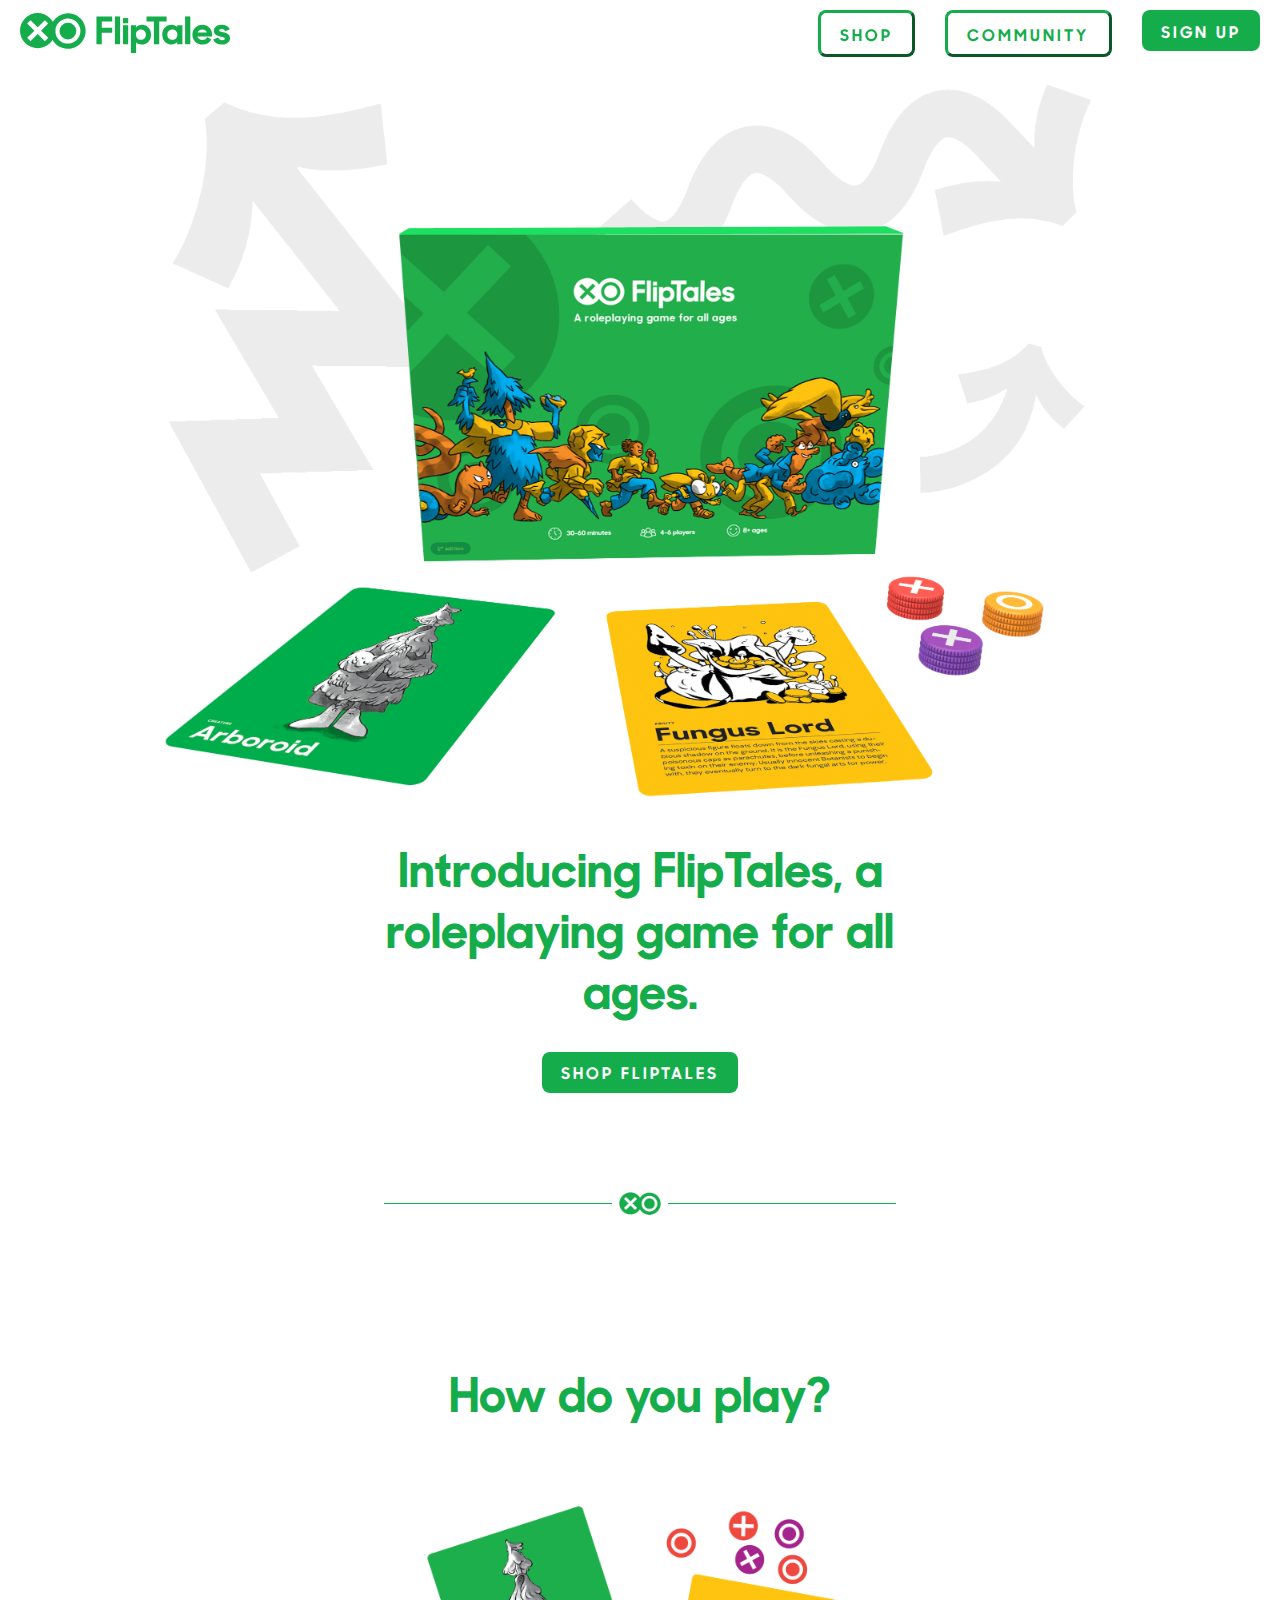
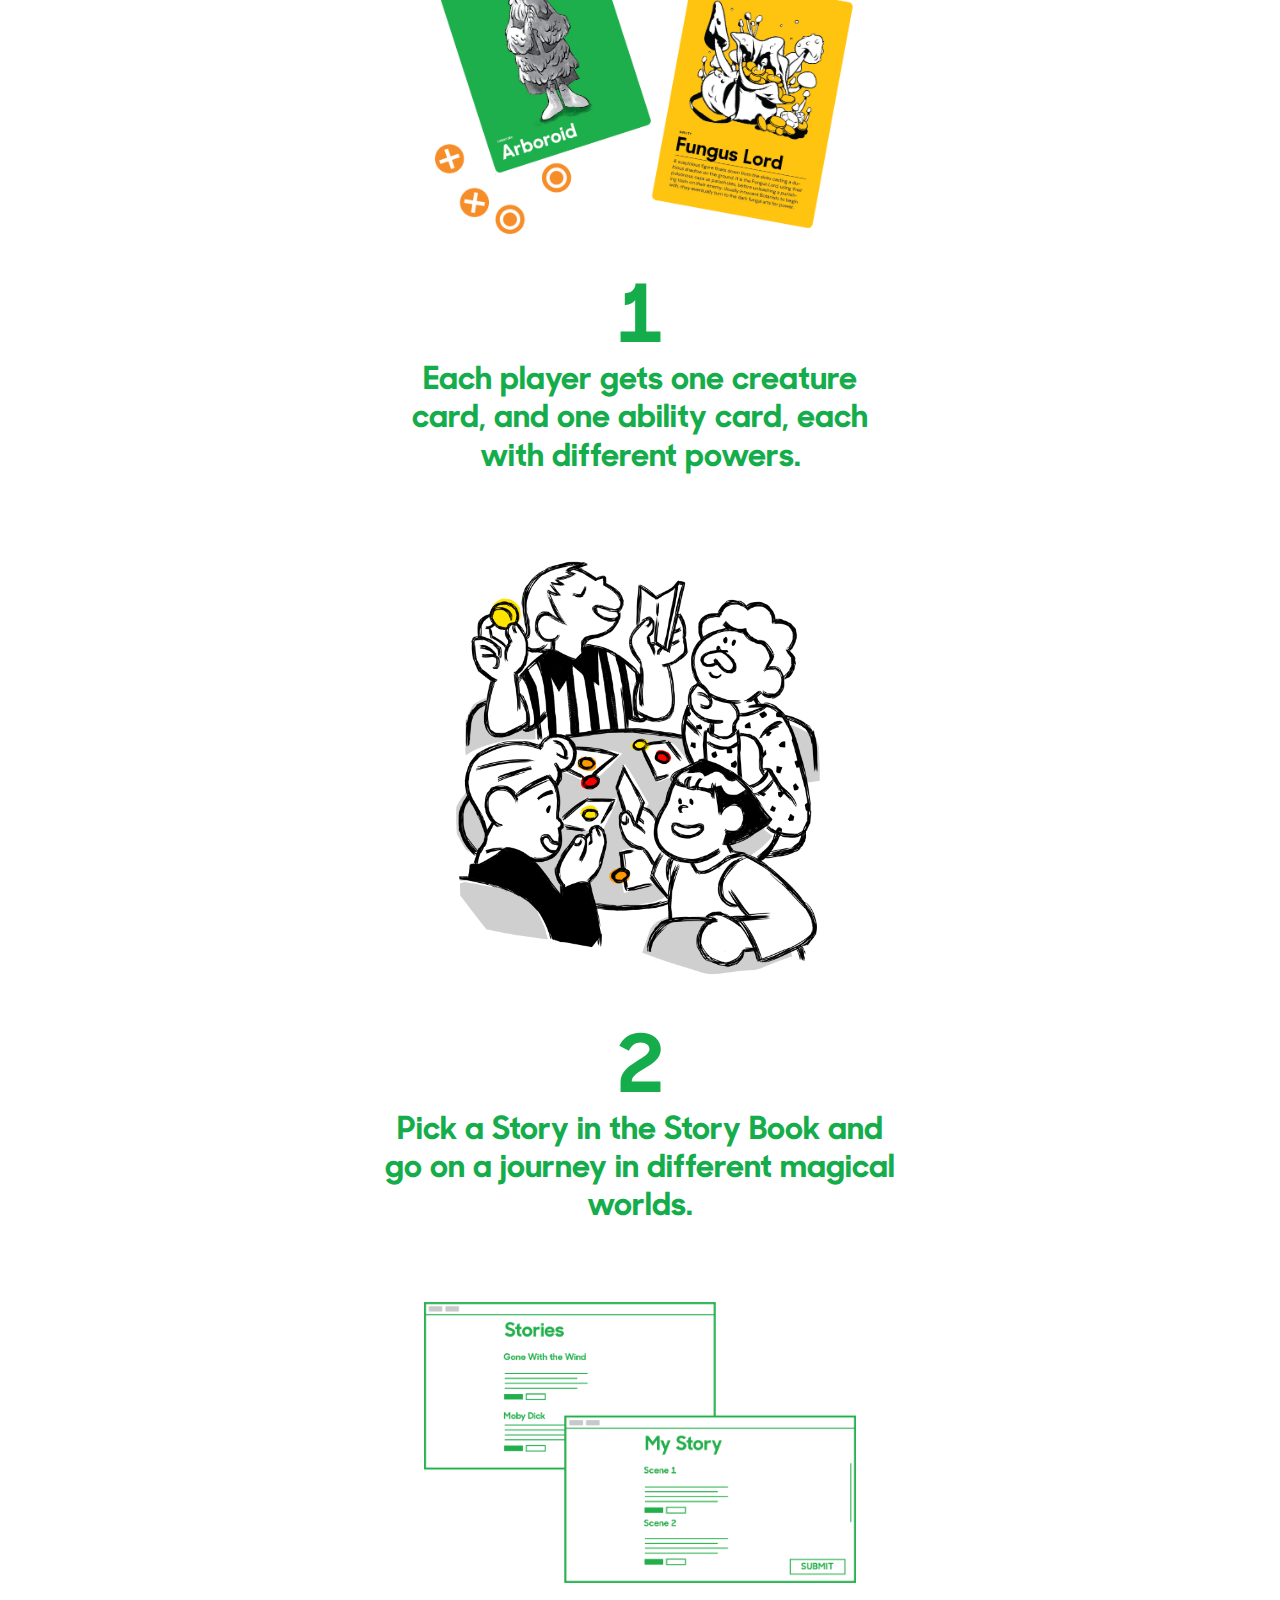
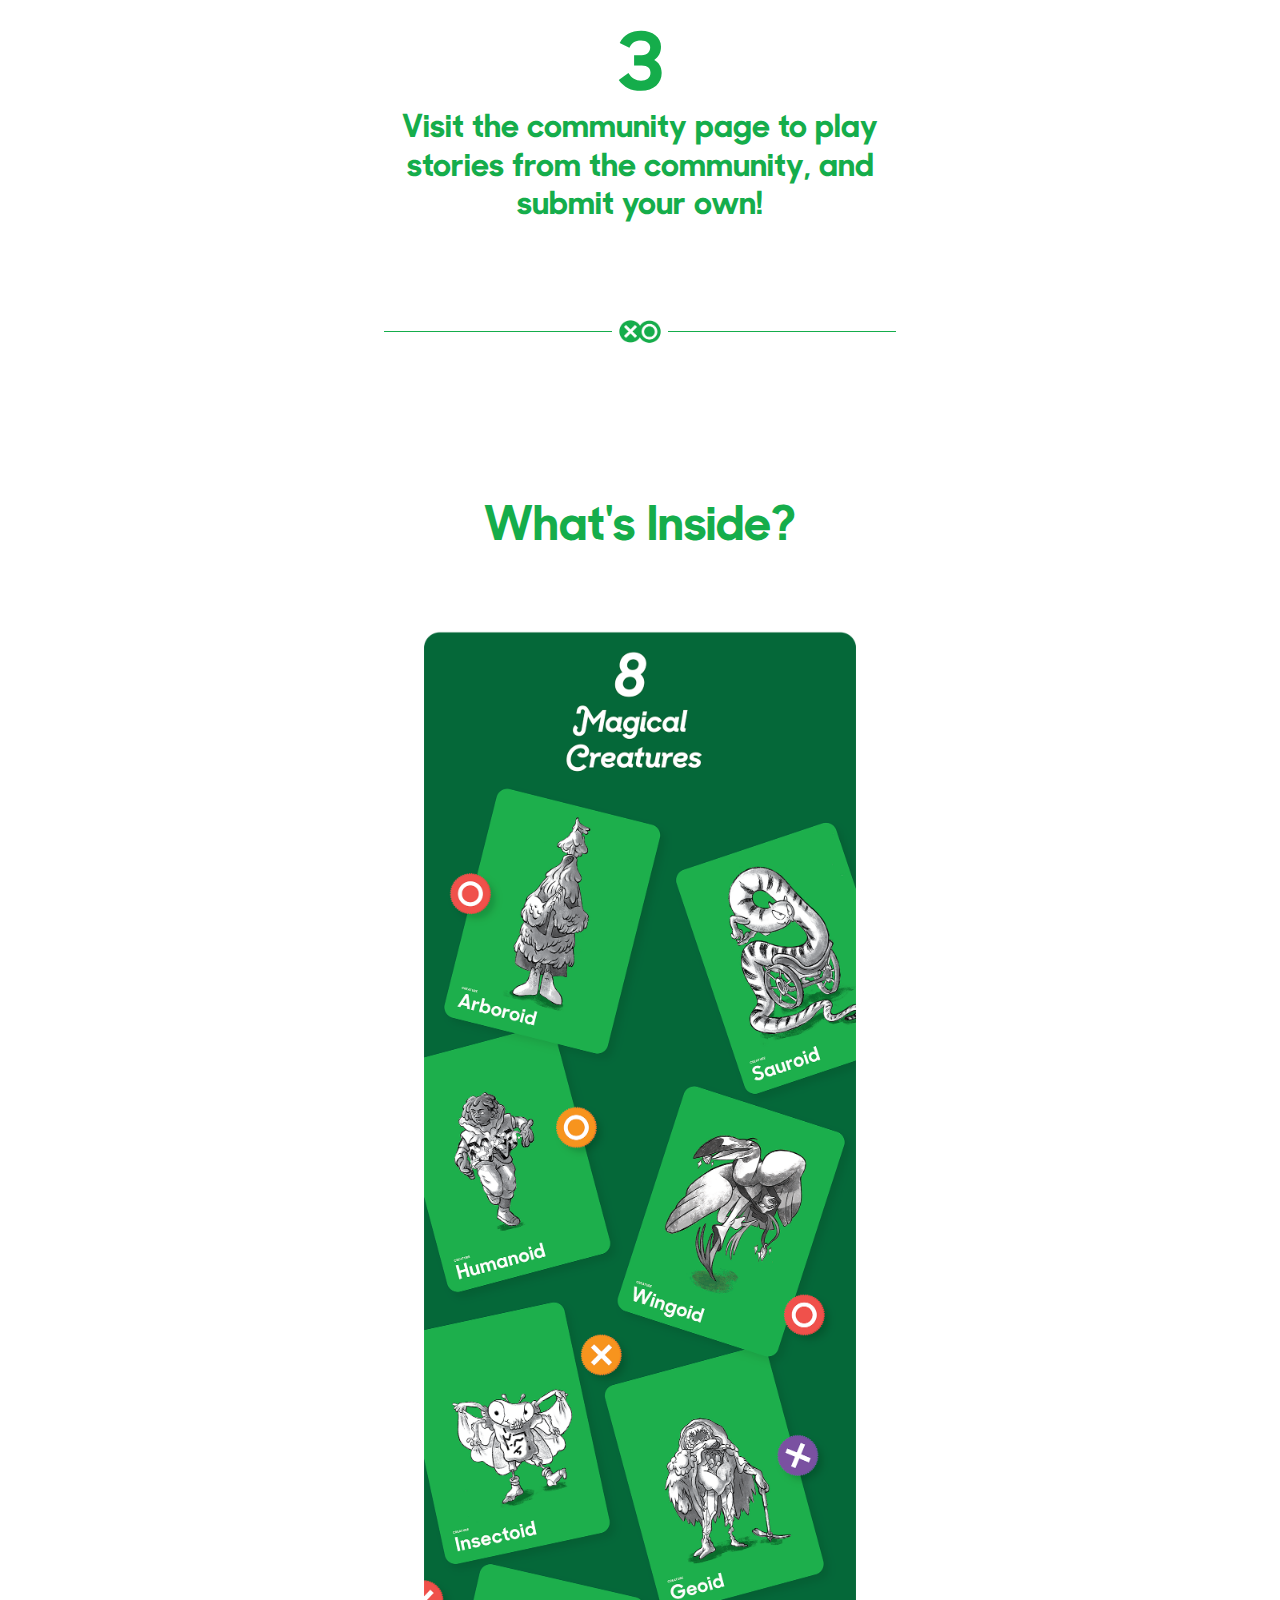
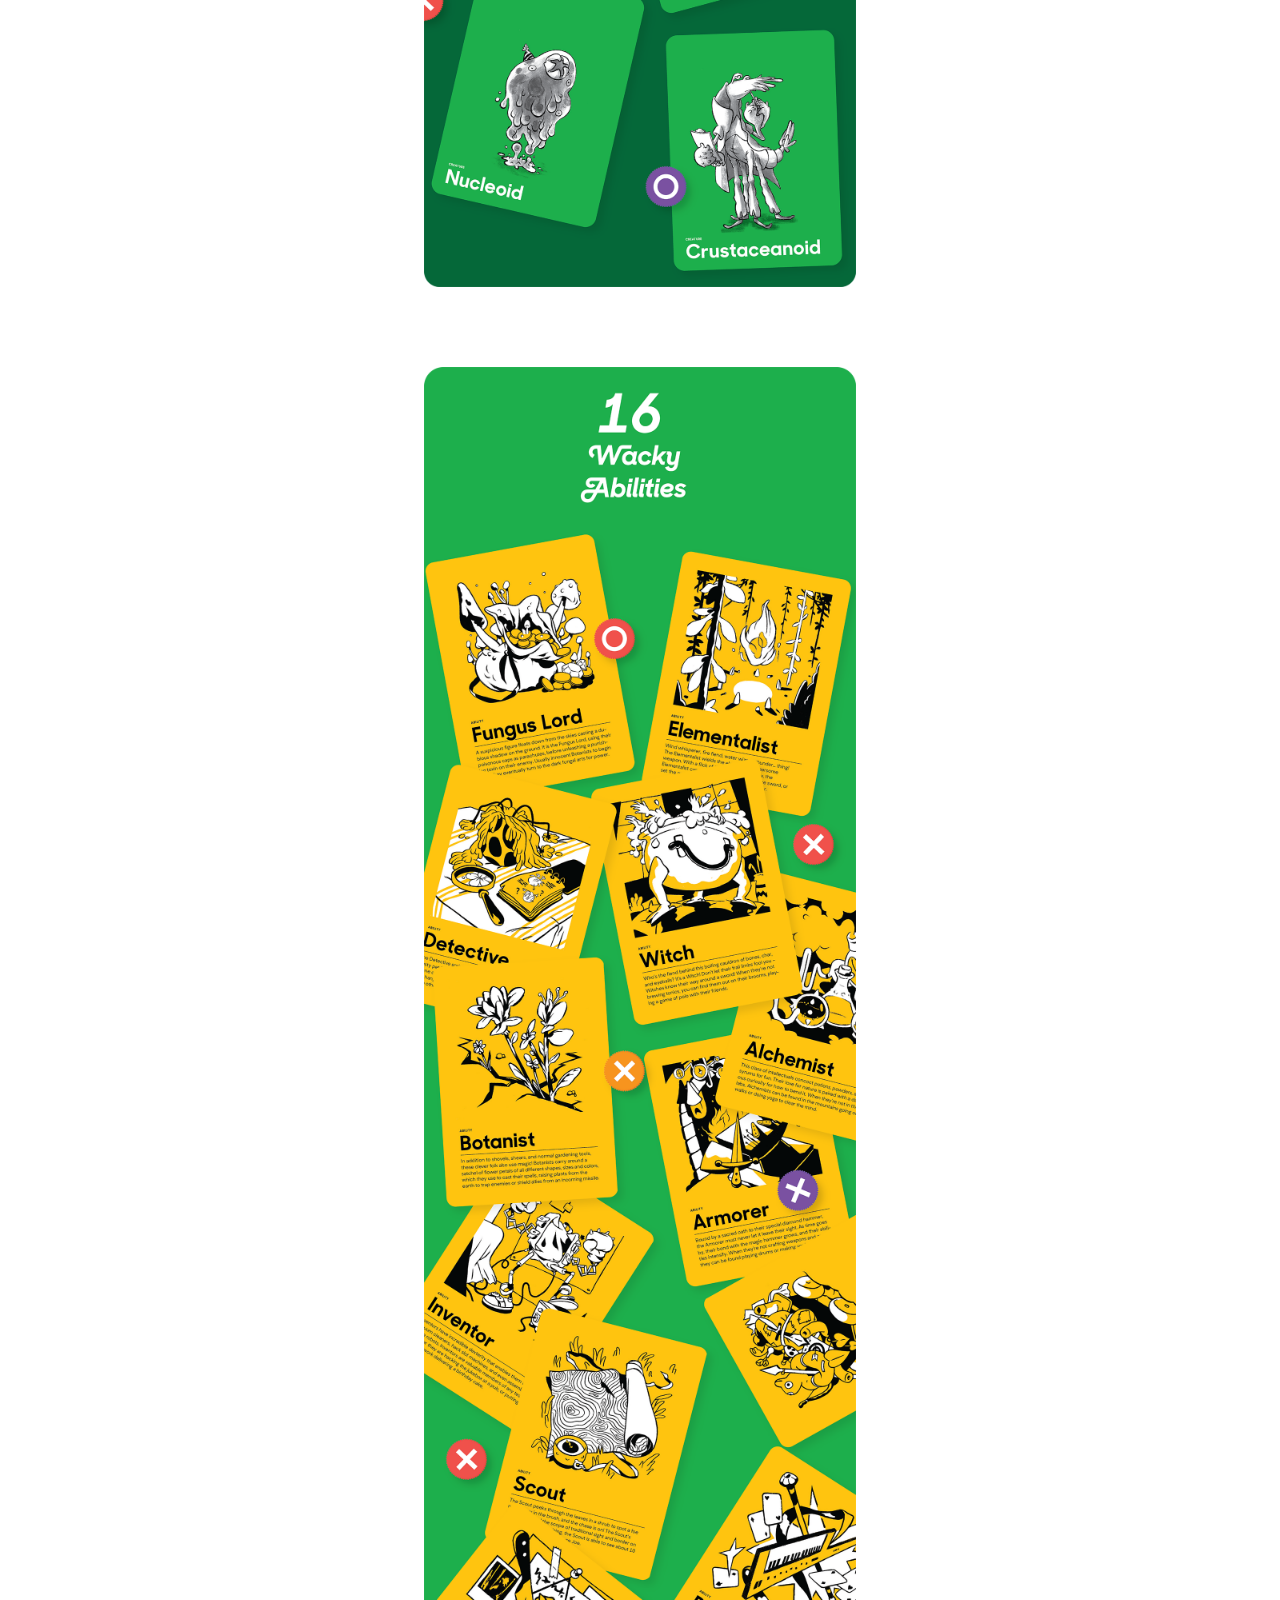
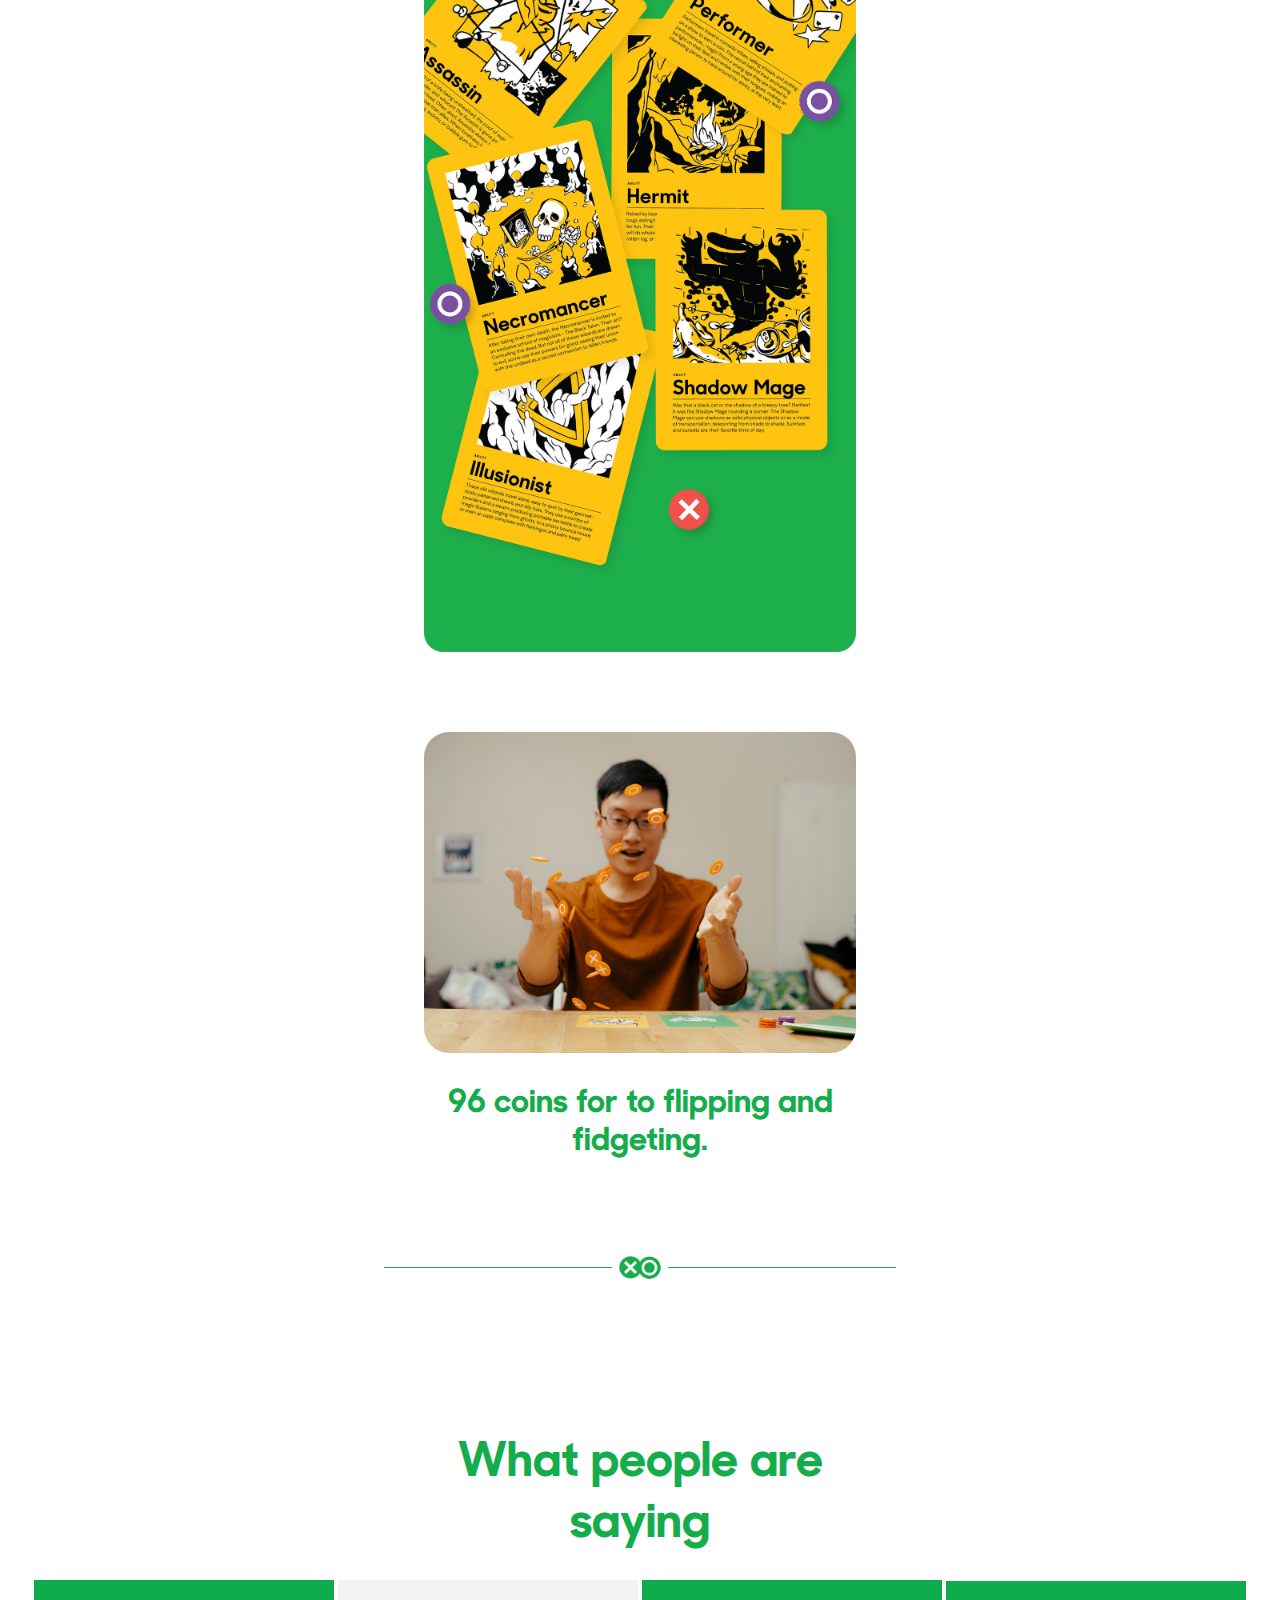
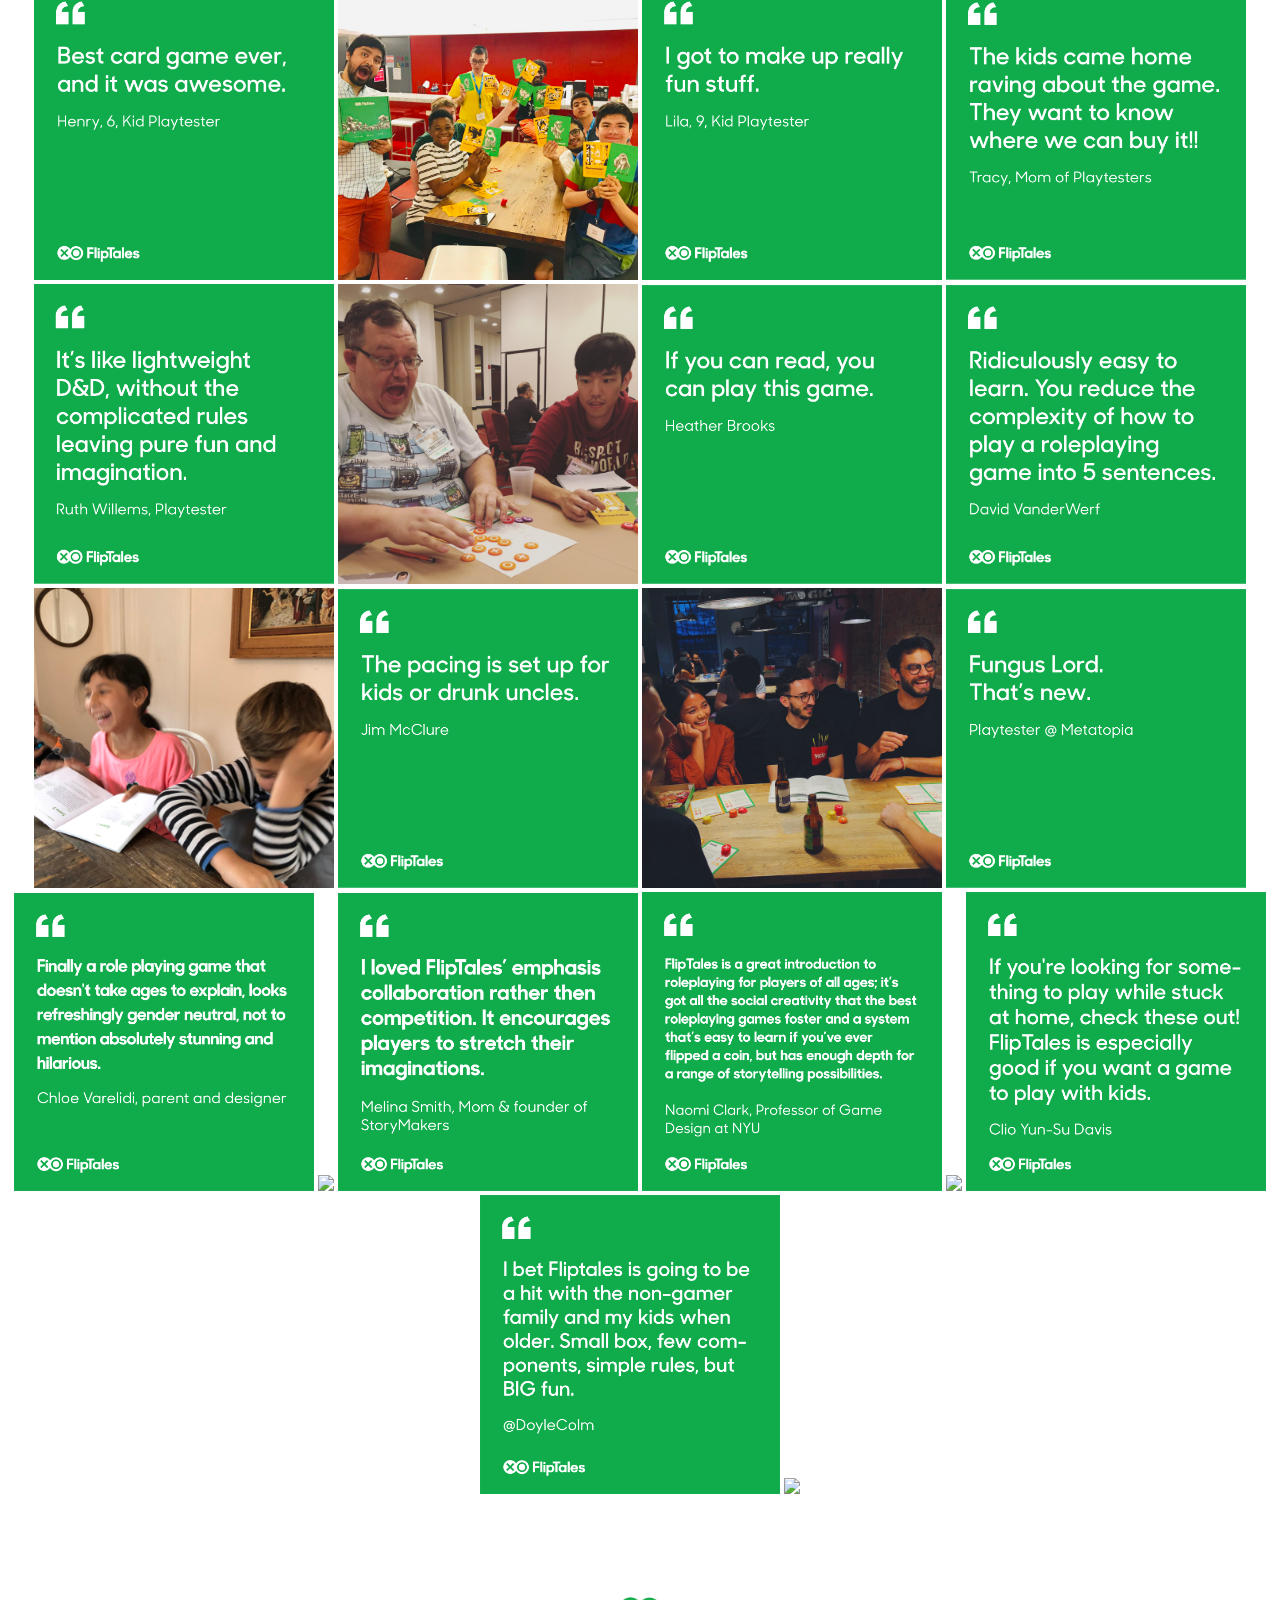
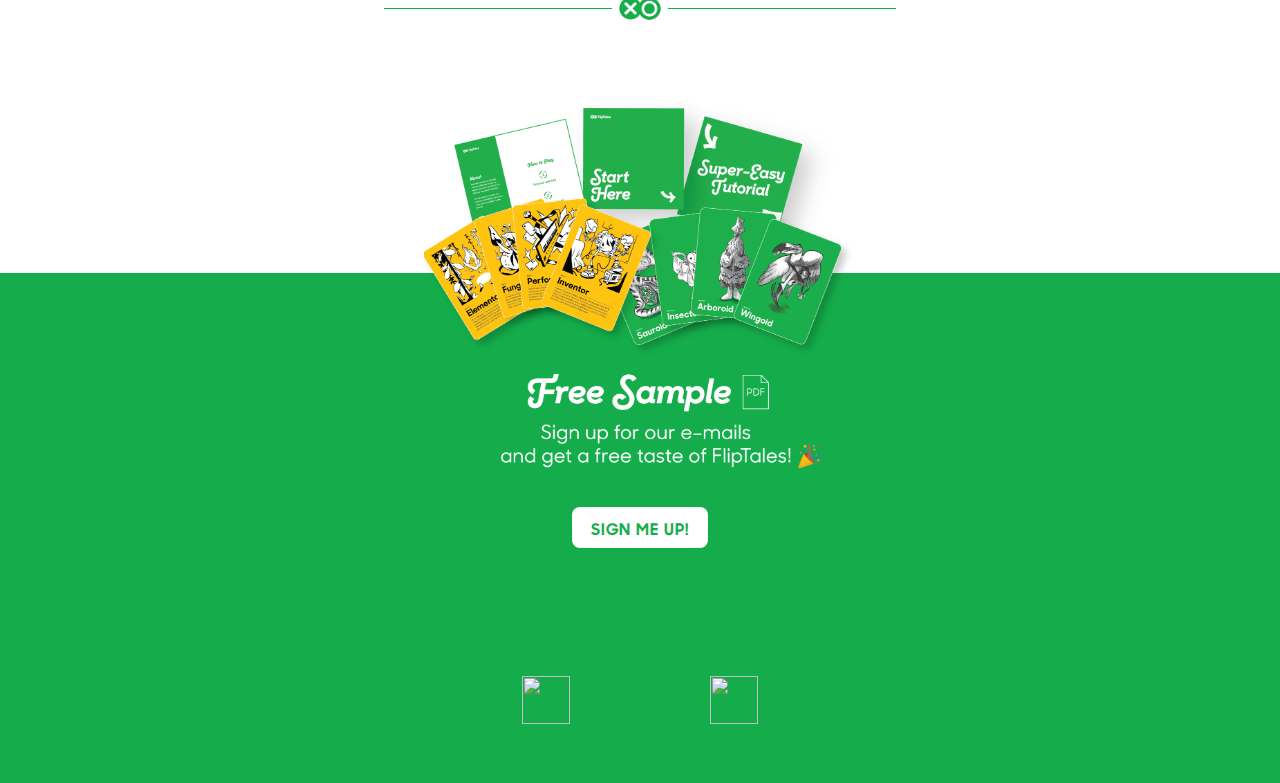
==== index.html @ 376aa7a3 "new homepage" ====
<head>
  <link rel="stylesheet"
        type="text/css"
        href="style.css">
  <link rel="icon"
        type="image/png"
        href="assets/images/favicon.png" />
  <title>FlipTales</title>
  <!-- Global site tag (gtag.js) - Google Analytics -->
  <script async src="https://www.googletagmanager.com/gtag/js?id=UA-123279486-1"></script>
  <script>
    window.dataLayer = window.dataLayer || [];
    function gtag(){dataLayer.push(arguments);}
    gtag('js', new Date());

    gtag('config', 'UA-123279486-1');
  </script>
</head>
<body>
  <nav>
    <a href="https://playfliptales.com"><img src="assets/images/fliptales-green-logo.svg" alt="logo-green-nav"></a>
      <form class="button" action="https://eepurl.com/dBOAbr" method="get">
      <input type="submit" name="sign up button" value="SIGN UP">
    </form>
    <form class="button-invert" action="https://playfliptales.com/stories" method="get">
      <input type="submit" name="sign up button" value="COMMUNITY">
    </form>
    <form class="button-invert" action="https://shop.playfliptales.com" method="get">
      <input type="submit" name="shop button" value="SHOP">
    </form>
  </nav>
  <figure>
    <img id="hero-image" src="assets/images/box-plus-parts-render.png" alt="rendering of FlipTales box">
  </figure>
  <article>
    <h1>Introducing FlipTales, a roleplaying game for all ages.</h1>
    <form class="button u-text-align-center" action="https://shop.playfliptales.com" method="get">
      <input type="submit" name="shop button" value="SHOP FLIPTALES">
    </form>
    <div class="separator u-mar-top-lg">
      <img src="assets/images/green-icon-only-small.jpg" class="icon" alt="FlipTales logo icon">
    </div>
    <h1 class="u-mar-top">How do you play?</h1>
    <figure>
      <img src="assets/images/combine-creature-ability.png" alt="a creature card and an ability card combine to be a character">
    </figure>
    <h2><span class="jumbo-numbers">1</span><br>Each player gets one creature card, and one ability card, each with different powers.</h2>
    <figure>
      <img src="assets/images/how-to-play-2.png" alt="illustration of friends playing FlipTales">
    </figure>
    <h2><span class="jumbo-numbers">2</span><br>Pick a Story in the Story Book and go on a journey in different magical worlds.</h2>
    <figure>
      <img src="assets/images/make-your-own.png" alt="play free online stories and create your own with the story template ">
    </figure>
    <h2><span class="jumbo-numbers">3</span><br>Visit the <a href="http://www.playfliptales.com/stories">community page</a> to play stories from the community, and submit your own!</h2>
    <div class="separator u-mar-top-lg">
      <img src="assets/images/green-icon-only-small.jpg" class="icon" alt="FlipTales logo icon">
    </div>
    <h1 class="u-mar-top">What's Inside?</h1>
    <figure>
      <img src="assets/images/whats-inside-creatures-small.png" alt="images of the eight creatures in fliptales, humanoid, arboroid, insectoid, sauroid, geoid, crustaceanoid, wingoid, and nucleoid">
    </figure>
    <figure>
      <img src="assets/images/whats-inside-abilities-small.png" alt="images of all sixteen of the abilities in FlipTales">
    </figure>
    <figure>
      <img src="assets/images/coin-toss-small.jpg" alt="images of someone tossing a bunch of coins in the air" id="coin-toss-image">
    </figure>
    <h2>96 coins for to flipping and fidgeting.</h2>
    <div class="separator u-mar-top-lg">
      <img src="assets/images/green-icon-only-small.jpg" class="icon" alt="FlipTales logo icon">
    </div>
    <h1 class="u-mar-top">What people are saying</h1>
  </article>
  <div class="u-text-align-center squares">
    <img src="assets/images/quote-1.jpg">
    <img src="assets/images/community-1.jpg">
    <img src="assets/images/quote-2.png">
    <img src="assets/images/quote-3.png">
    <img src="assets/images/quote-4.jpg">
    <img src="assets/images/community-4.jpg">
    <img src="assets/images/quote-5.jpg">
    <img src="assets/images/quote-6.jpg">
    <img src="assets/images/community-6.jpg">
    <img src="assets/images/quote-7.jpg">
    <img src="assets/images/community-3.jpg">
    <img src="assets/images/quote-8.jpg">
    <img src="assets/images/quote-9.png">
    <img src="assets/images/community-7.jpg">
    <img src="assets/images/quote-10.png">
    <img src="assets/images/quote-11.png">
    <img src="assets/images/community-5.jpg">
    <img src="assets/images/quote-12.png">
    <img src="assets/images/quote-14.png">
    <img src="assets/images/community-2.jpg">
  </div>
  <article>
  <div class="separator u-mar-top-lg">
    <img src="assets/images/green-icon-only-small.jpg" class="icon" alt="FlipTales logo icon">
  </div>
  </article>
  <footer>
    <figure>
      <img src="assets/images/FlipTales-Free-Sample.png" alt="rendering of FlipTales box and contents">
    </figure>
    <form class="button" action="http://eepurl.com/dBOAbr" method="get">
      <input type="submit" name="sign up button" value="SIGN ME UP!">
    </form>
      <h1>
        <a href="https://instagram.com/playfliptales"><img class="social" src="assets/images/38-instagram.svg"></img></a>
        <a href="https://twitter.com/playfliptales"><img class="social" src="assets/images/03-twitter.svg"></img></a>
      </h1>
  </footer>
</body>
---- style.css ----
/*Variables*/
@font-face {
    font-family: SharpSansBold;
    src: url(assets/fonts/Sharp-Sans-No1-Bold.otf);
}
@font-face {
    font-family: SharpSansMedium;
    src: url(assets/fonts/Sharp-Sans-No1-Medium.otf);
}

:root{
  --green: #15AD4B;
}

a {
  text-decoration: none;
  color: inherit;
}

article {
  margin-left: 30%;
  margin-right: 30%;
}

body {
  font-family: SharpSansBold,   sans-serif;
  color: var(--green);
  margin: 0;
}

figure {
  text-align: center;
  margin-top: 5rem;
}

figure:first-child {
  /* margin-top: 15rem; */
}

figure img {
  width: 100%;
}

#hero-image {
  width: 80%;
}

h1 {
  text-align: center;
  font-size: 3rem;
  line-height: 3.8rem;
  font-weight: normal;
}

.jumbo-numbers{
  font-size: 5rem;
  line-height: 6rem;
}

h2 {
  text-align: center;
  font-size: 2rem;
  line-height: 2.4rem;
  font-weight: normal;
}

p {
  text-align: center;
  font-size: 1.5em;
}

footer form.button input {
  margin: 0 auto;
  display: block;
  background-color: white;
  color: var(--green);
  letter-spacing: 1px;
}

footer {
  background: linear-gradient(white 25%, var(--green) 25%);
  color: white;
  padding-left: 30%;
  padding-right: 30%;
  padding-bottom: 1rem;
  padding-top: -4rem;
  clear: both;
}

nav {
  padding: 10px 20px;
  position: fixed;
  width: 100%;
  top: 0;
  background-color: rgba(255,255,255,.95);
}

nav img {
  height: 2.5rem;
  padding-top: .2rem;
  float: left;
}

img.social {
  height: 3rem;
  margin: 6rem 4rem 0rem 4rem;
}

form {
  margin: 0;
  padding: 0;
}

nav form.button input {
  float: right;
  margin-right: 40px;
  display: table-cell;
  vertical-align: middle;
}
nav form.button-invert input {
  float: right;
  margin-right: 30px;
  display: table-cell;
  vertical-align: middle;
}

form.button input {
  padding: 0.6rem 1.2rem;
  border: 0;
  background-color: var(--green);
  color: white;
  text-decoration: none;
  font-size: 1rem;
  font-family: SharpSansBold, sans-serif;
  cursor: pointer;
  -webkit-appearance: none;
  letter-spacing: 3px;
  border-radius: 8px;
}

form.button-invert input {
  padding: 0.6rem 1.2rem;
  color: var(--green);
  background-color: white;
  text-decoration: none;
  font-size: 1rem;
  font-family: SharpSansBold, sans-serif;
  cursor: pointer;
  -webkit-appearance: none;
  letter-spacing: 3px;
  border-radius: 8px;
  border-width: 3px;
  border-color: var(--green);
}

.u-mar-top {
  margin-top: 3em;
}

.u-mar-top-lg {
  margin-top: 6em;
}

.u-center {
  text-align: center;
}

.icon {
  width: 48px;
}

.squares img {
  max-width: 300px;
}

#coin-toss-image {
  border-radius: 25px;
}

.story-card {
  width: calc(100% - 2rem - 6px);
  border-radius: 1rem;
  border-style: solid;
  border-width: 3px;
  border-color: var(--green);
  padding: 1rem;
  padding-top: 0px;
  margin-bottom: 1rem;
}

.story-card p:first-of-type {
  text-align: left;
  font-size: 1rem;
  font-weight: 200;
  font-family: SharpSansMedium, sans-serif;
}

.story-card:hover{
  background-color: var(--green);
  color: white;
}

.mono {
  font-family: monospace;
  font-size: 1rem;
  text-align: left;
}

.card-container{
  padding-bottom: 2rem;
  display: block;
}
.card-container:after{
    clear: both;
    content: "";
    display: block;
}

.u-text-align-center {
  text-align: center;
}

.separator {
    display: flex;
    align-items: center;
    text-align: center;
}
.separator::before, .separator::after {
    content: '';
    flex: 1;
    border-bottom: 1px solid var(--green);
}
.separator::before {
    margin-right: .25em;
}
.separator::after {
    margin-left: .25em;
}

/*mobile*/
@media only screen
  and (max-device-width: 1024px)
  and (-webkit-min-device-pixel-ratio: 1) {
    article {
      margin-left: 5%;
      margin-right: 5%;
    }
    footer {
      padding-left: 5%;
      padding-right: 5%;
    }
    button {
      font-size: 2rem;
      letter-spacing: 3px;
      padding-left: 2rem;
      padding-right: 2rem;
    }
    nav img {
      height: 3.5rem;
    }
    nav {
      padding: 20px 20px;
    }
    img.social {
      height: 8rem;
    }
}
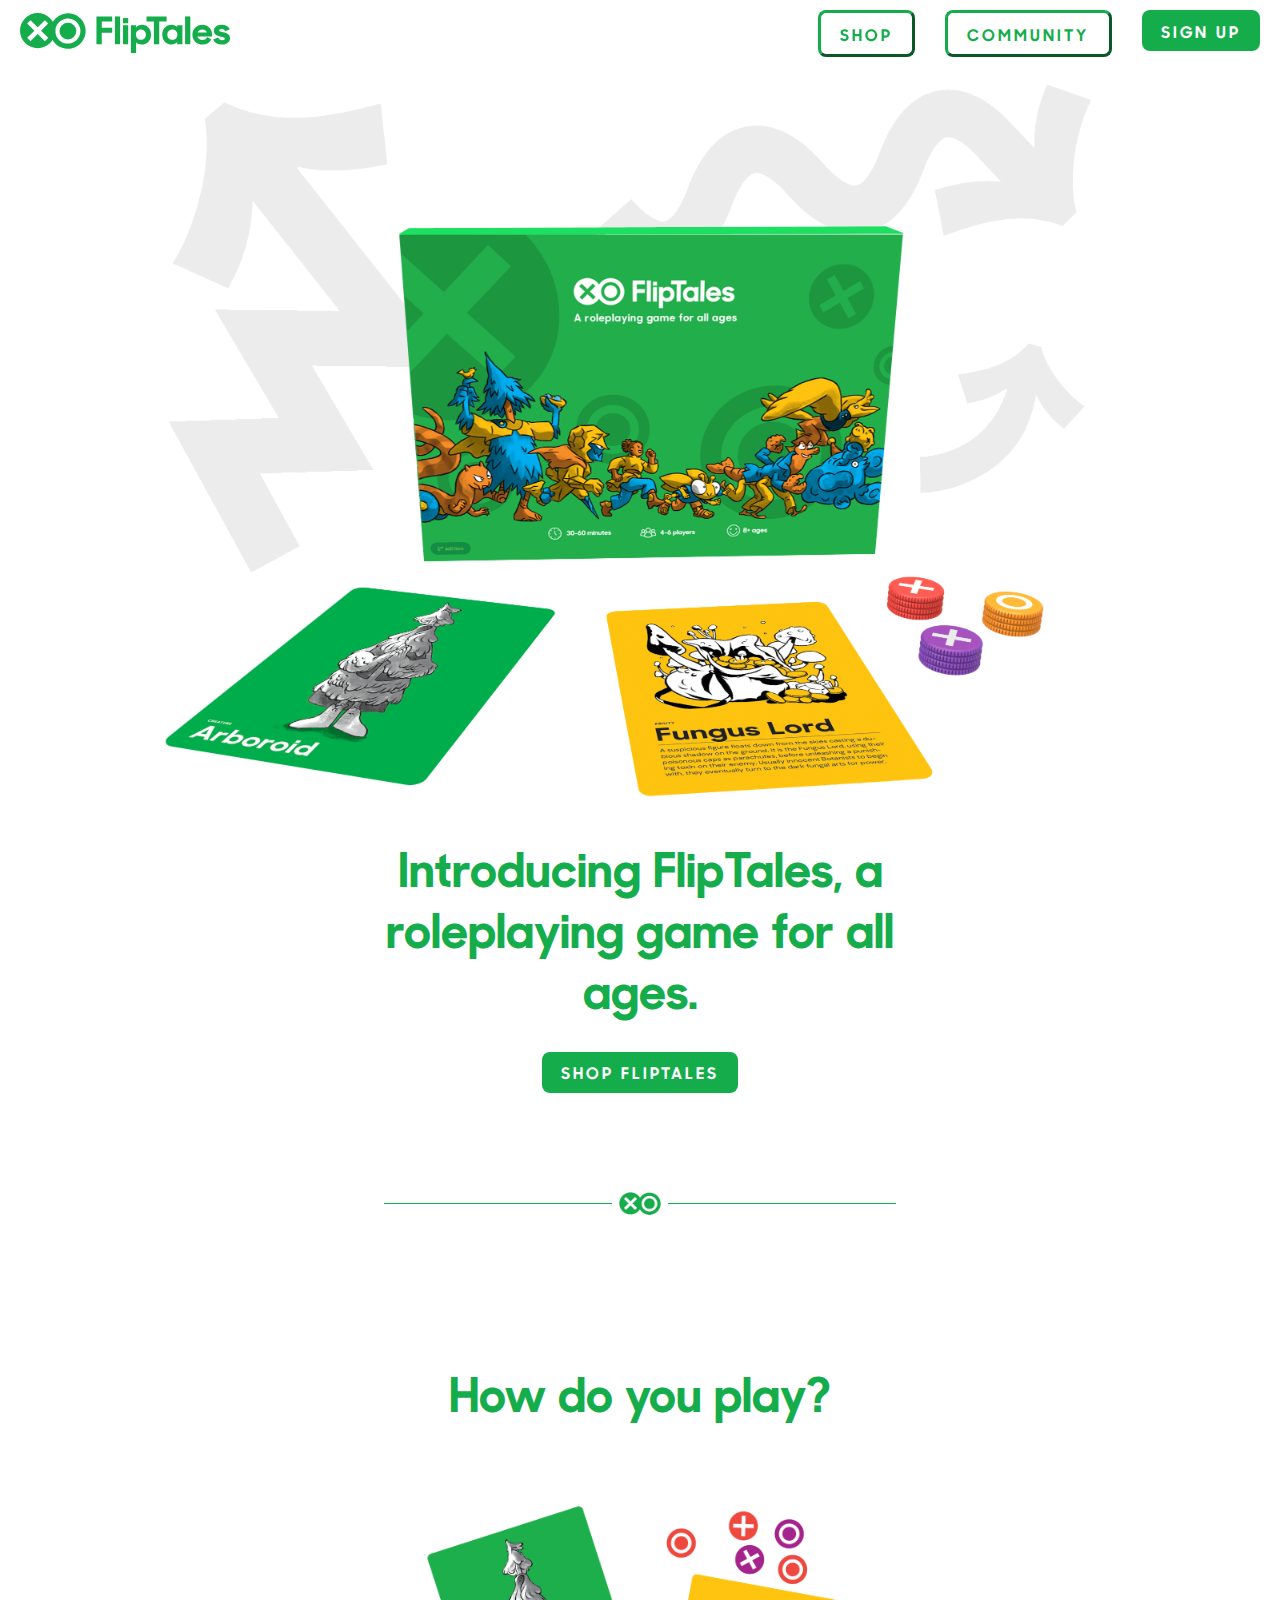
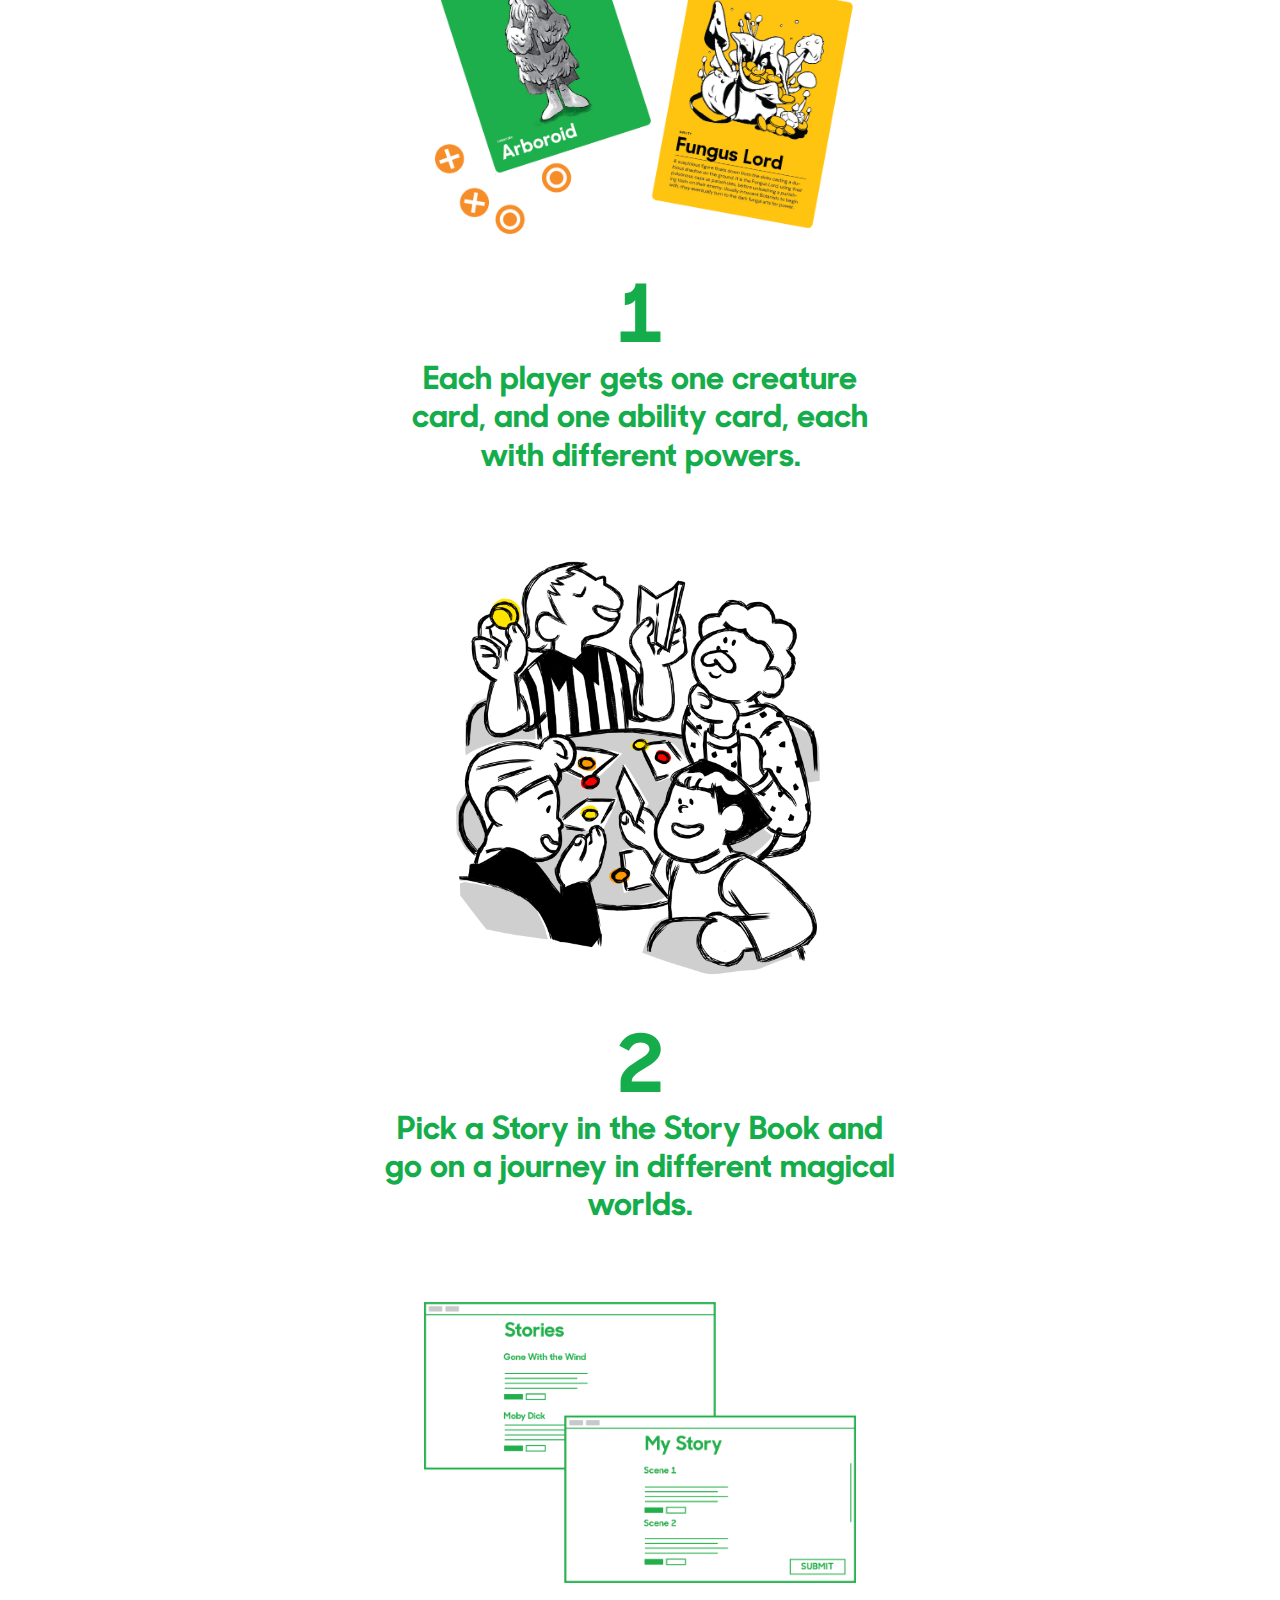
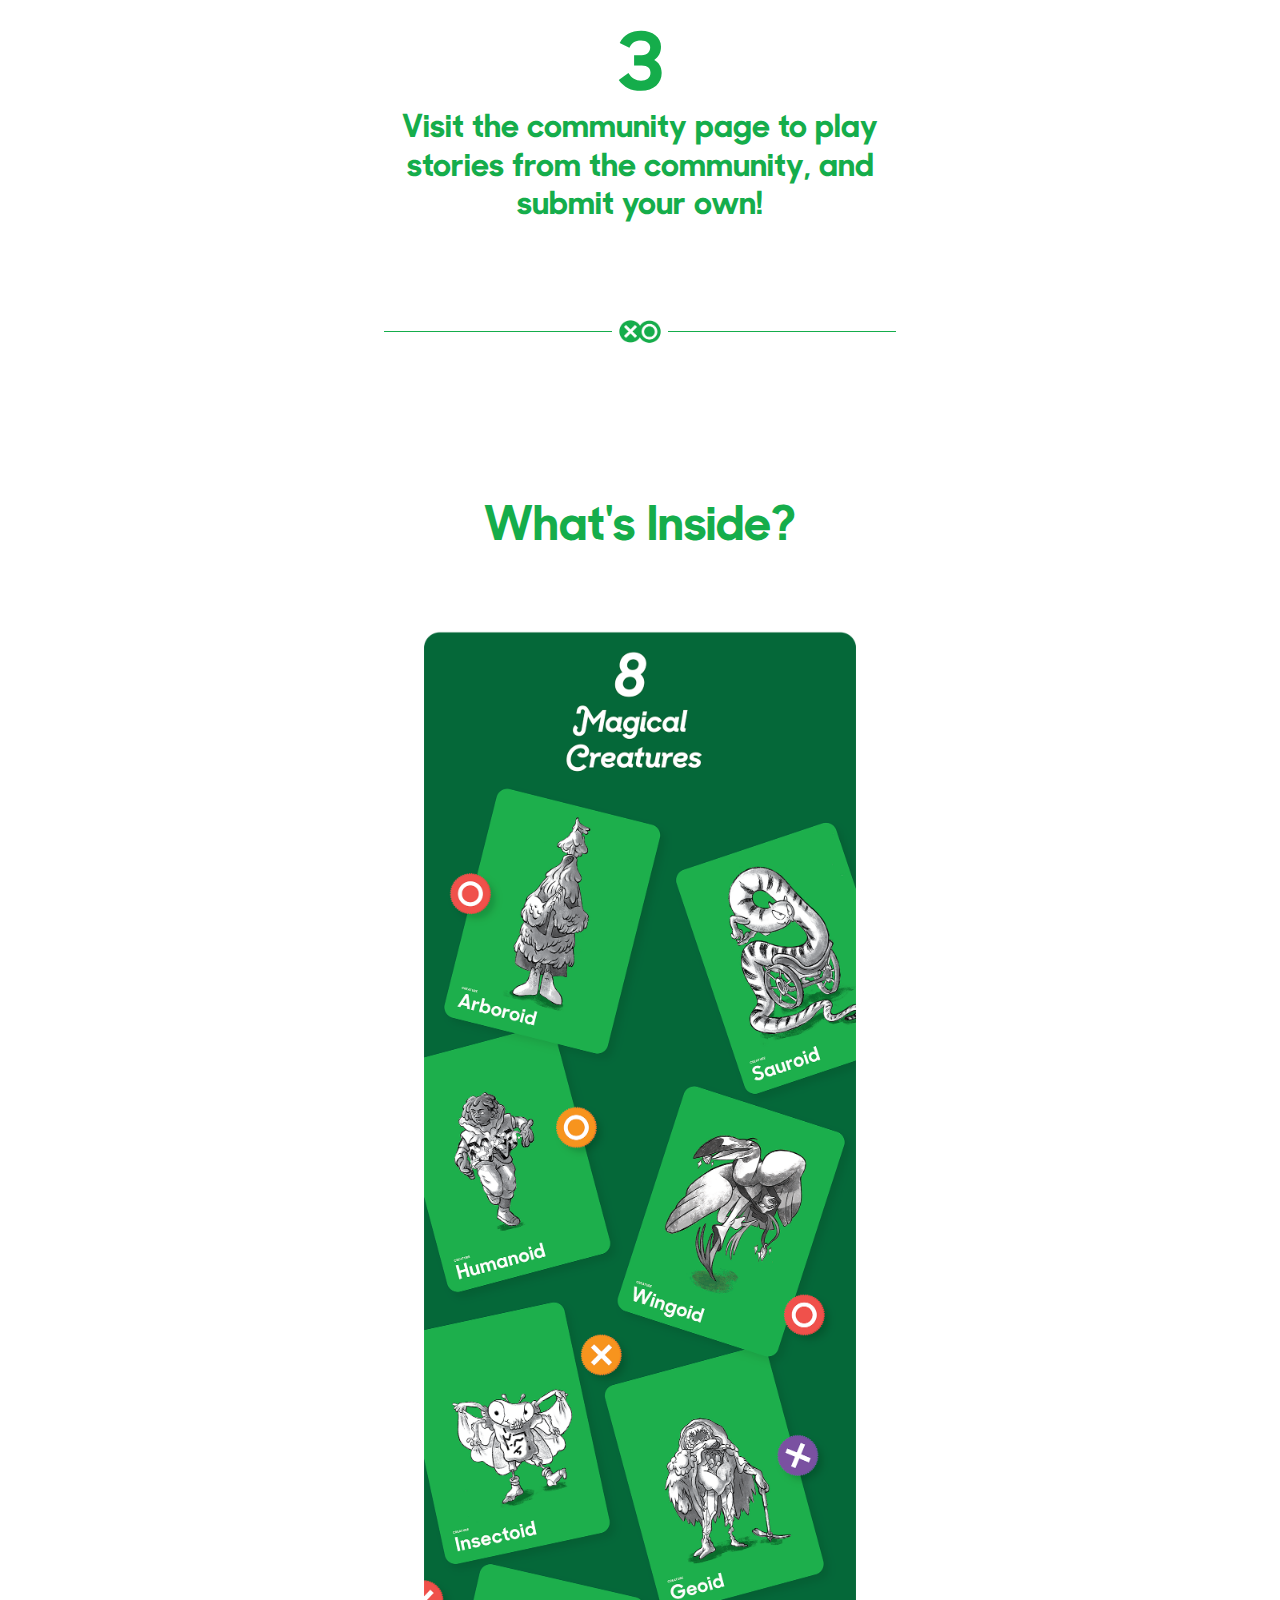
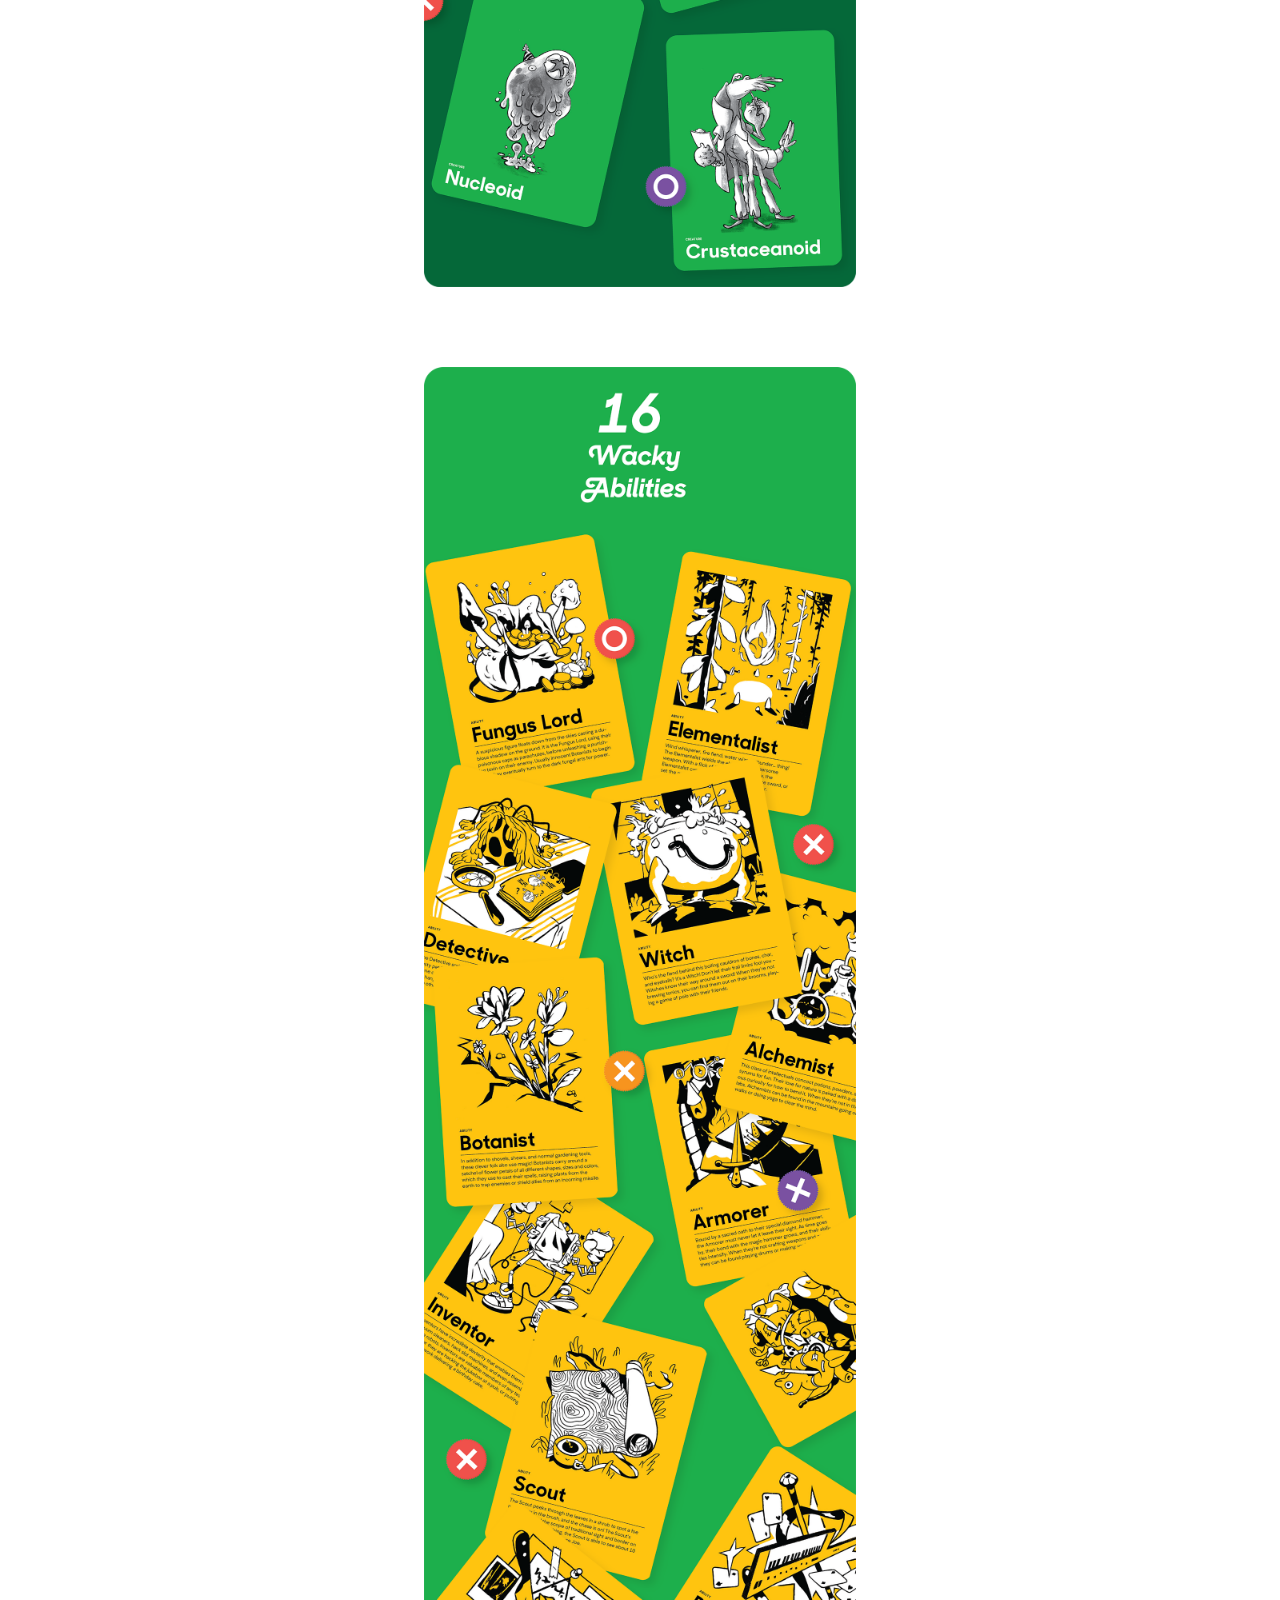
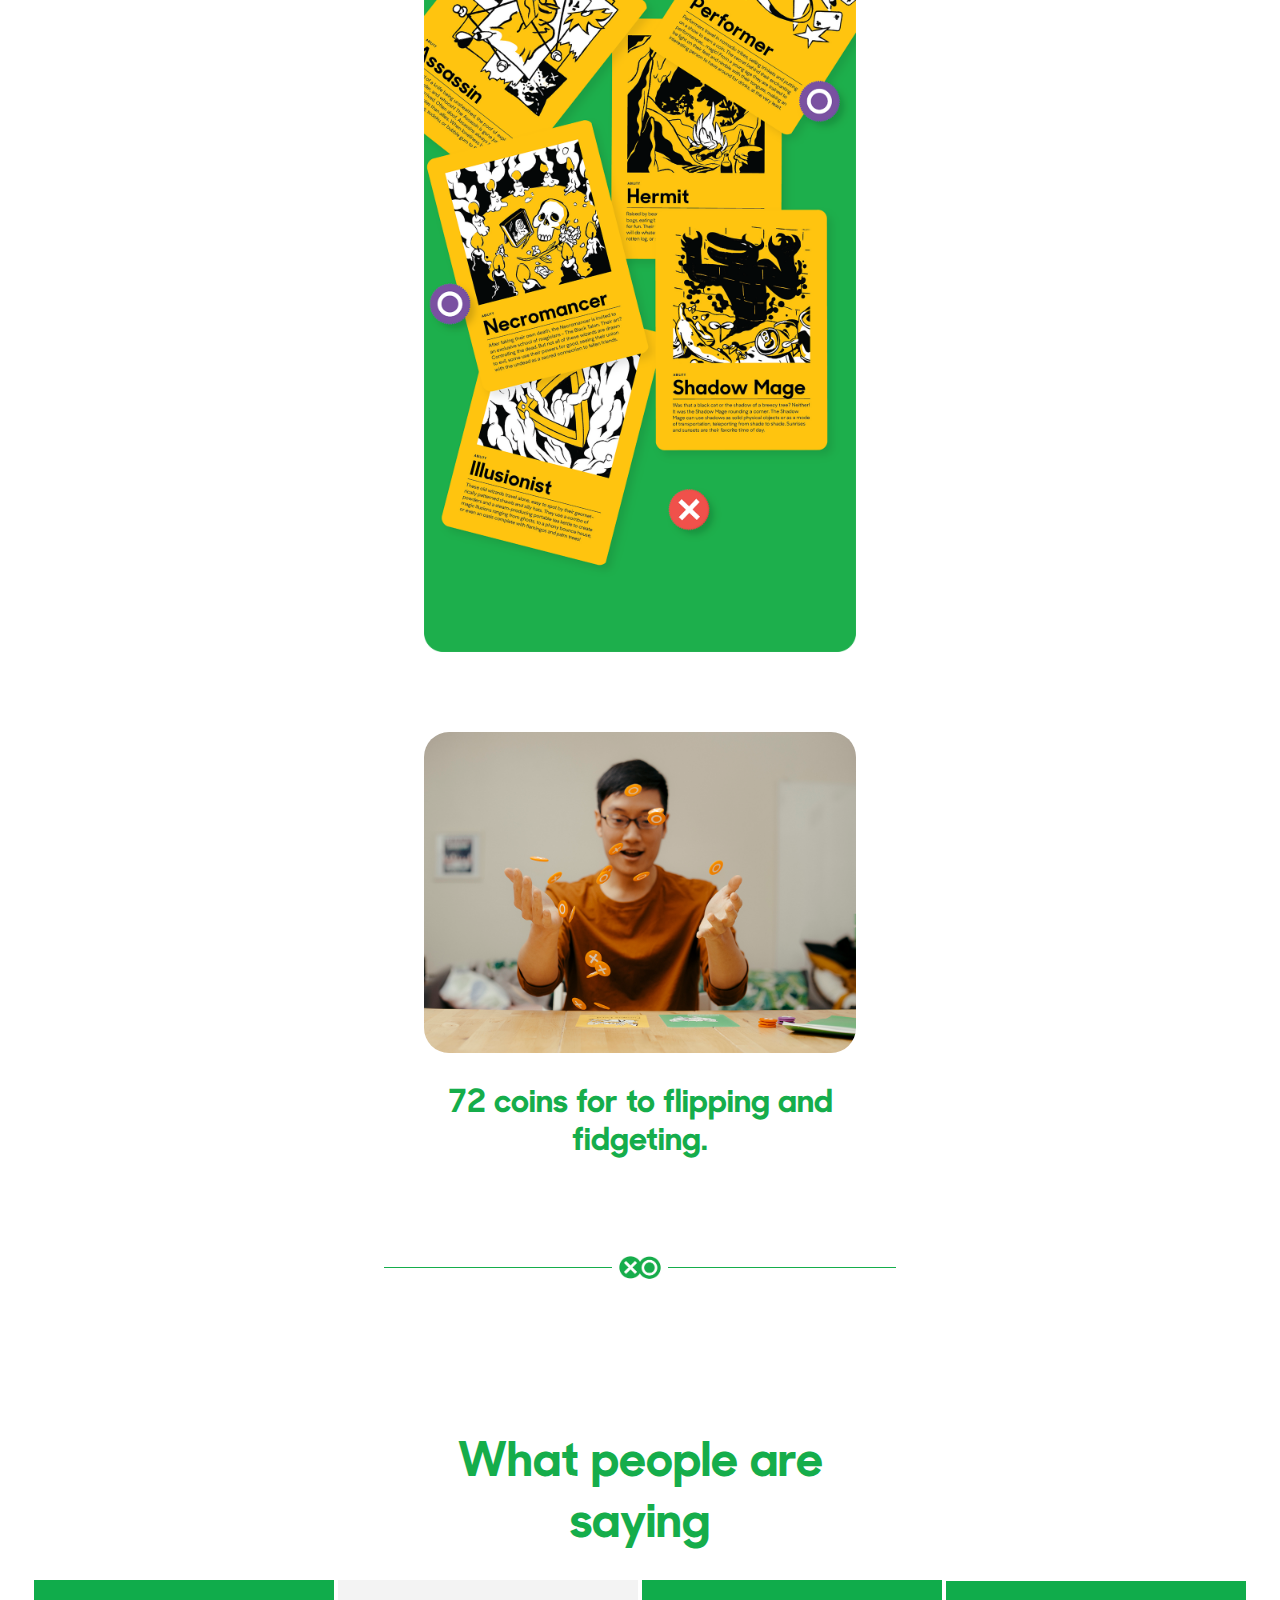
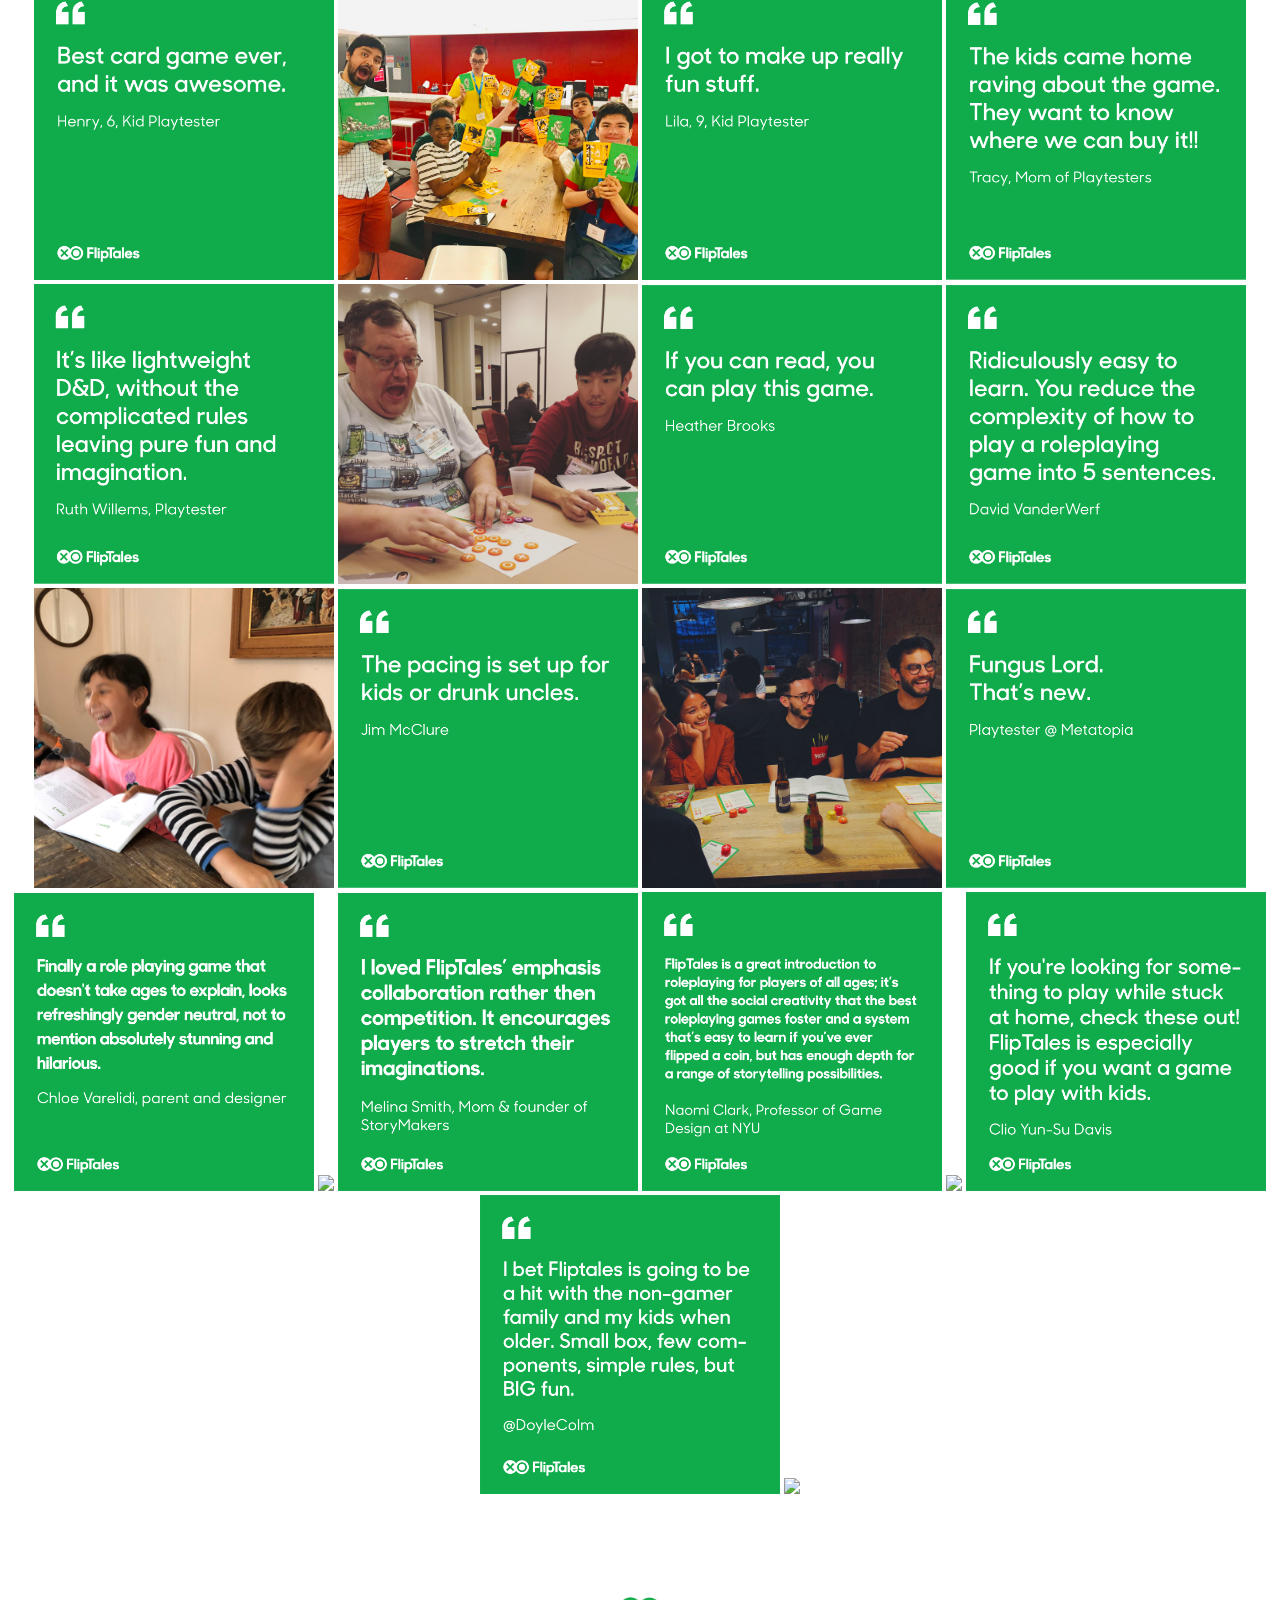
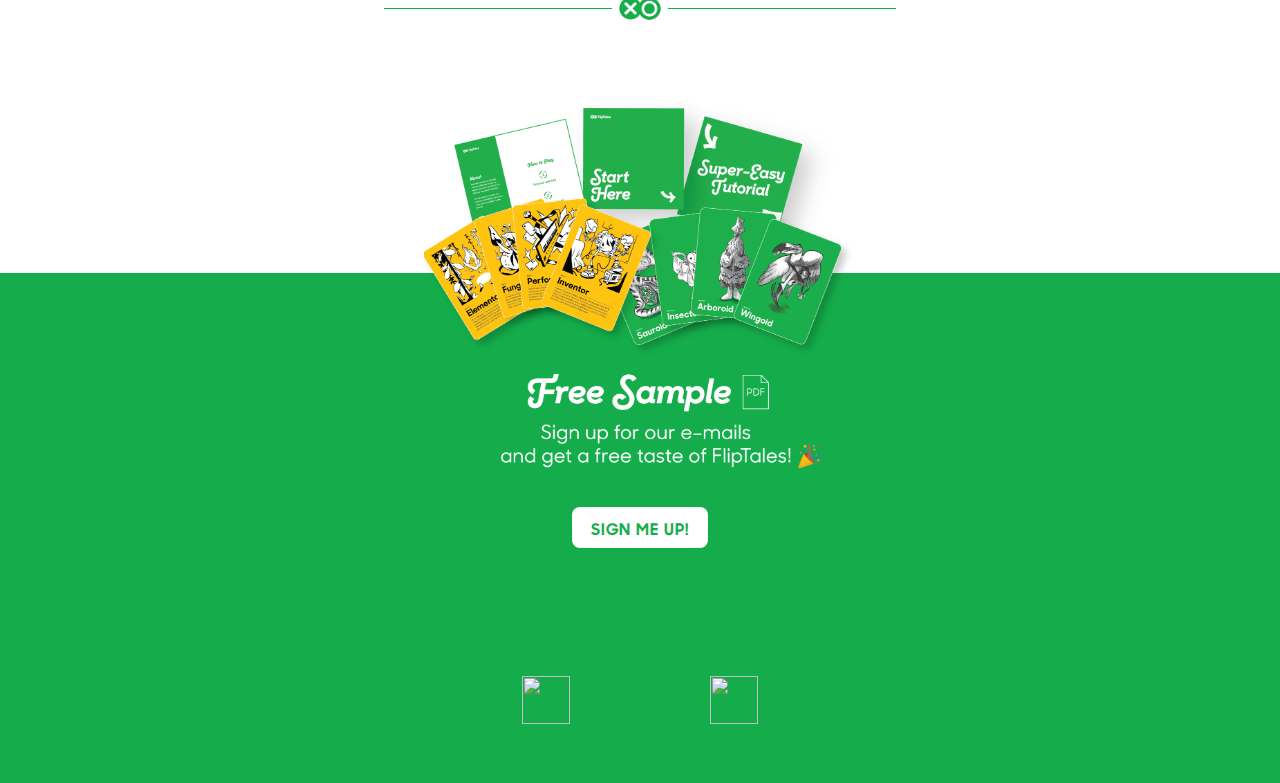
==== commit c422d85b: "replaced shop link to go directly to PDP" ====
--- a/index.html
+++ b/index.html
@@ -25,7 +25,7 @@
     <form class="button-invert" action="https://playfliptales.com/stories" method="get">
       <input type="submit" name="sign up button" value="COMMUNITY">
     </form>
-    <form class="button-invert" action="https://shop.playfliptales.com" method="get">
+    <form class="button-invert" action="https://shop.playfliptales.com/products/fliptales-first-edition" method="get">
       <input type="submit" name="shop button" value="SHOP">
     </form>
   </nav>
@@ -52,7 +52,7 @@
     <figure>
       <img src="assets/images/make-your-own.png" alt="play free online stories and create your own with the story template ">
     </figure>
-    <h2><span class="jumbo-numbers">3</span><br>Visit the <a href="http://www.playfliptales.com/stories">community page</a> to play stories from the community, and submit your own!</h2>
+    <h2><span class="jumbo-numbers">3</span><br>Visit the <a href="https://www.playfliptales.com/stories">community page</a> to play stories from the community, and submit your own!</h2>
     <div class="separator u-mar-top-lg">
       <img src="assets/images/green-icon-only-small.jpg" class="icon" alt="FlipTales logo icon">
     </div>
@@ -66,7 +66,7 @@
     <figure>
       <img src="assets/images/coin-toss-small.jpg" alt="images of someone tossing a bunch of coins in the air" id="coin-toss-image">
     </figure>
-    <h2>96 coins for to flipping and fidgeting.</h2>
+    <h2>72 coins for to flipping and fidgeting.</h2>
     <div class="separator u-mar-top-lg">
       <img src="assets/images/green-icon-only-small.jpg" class="icon" alt="FlipTales logo icon">
     </div>
@@ -103,7 +103,7 @@
     <figure>
       <img src="assets/images/FlipTales-Free-Sample.png" alt="rendering of FlipTales box and contents">
     </figure>
-    <form class="button" action="http://eepurl.com/dBOAbr" method="get">
+    <form class="button" action="https://eepurl.com/dBOAbr" method="get">
       <input type="submit" name="sign up button" value="SIGN ME UP!">
     </form>
       <h1>
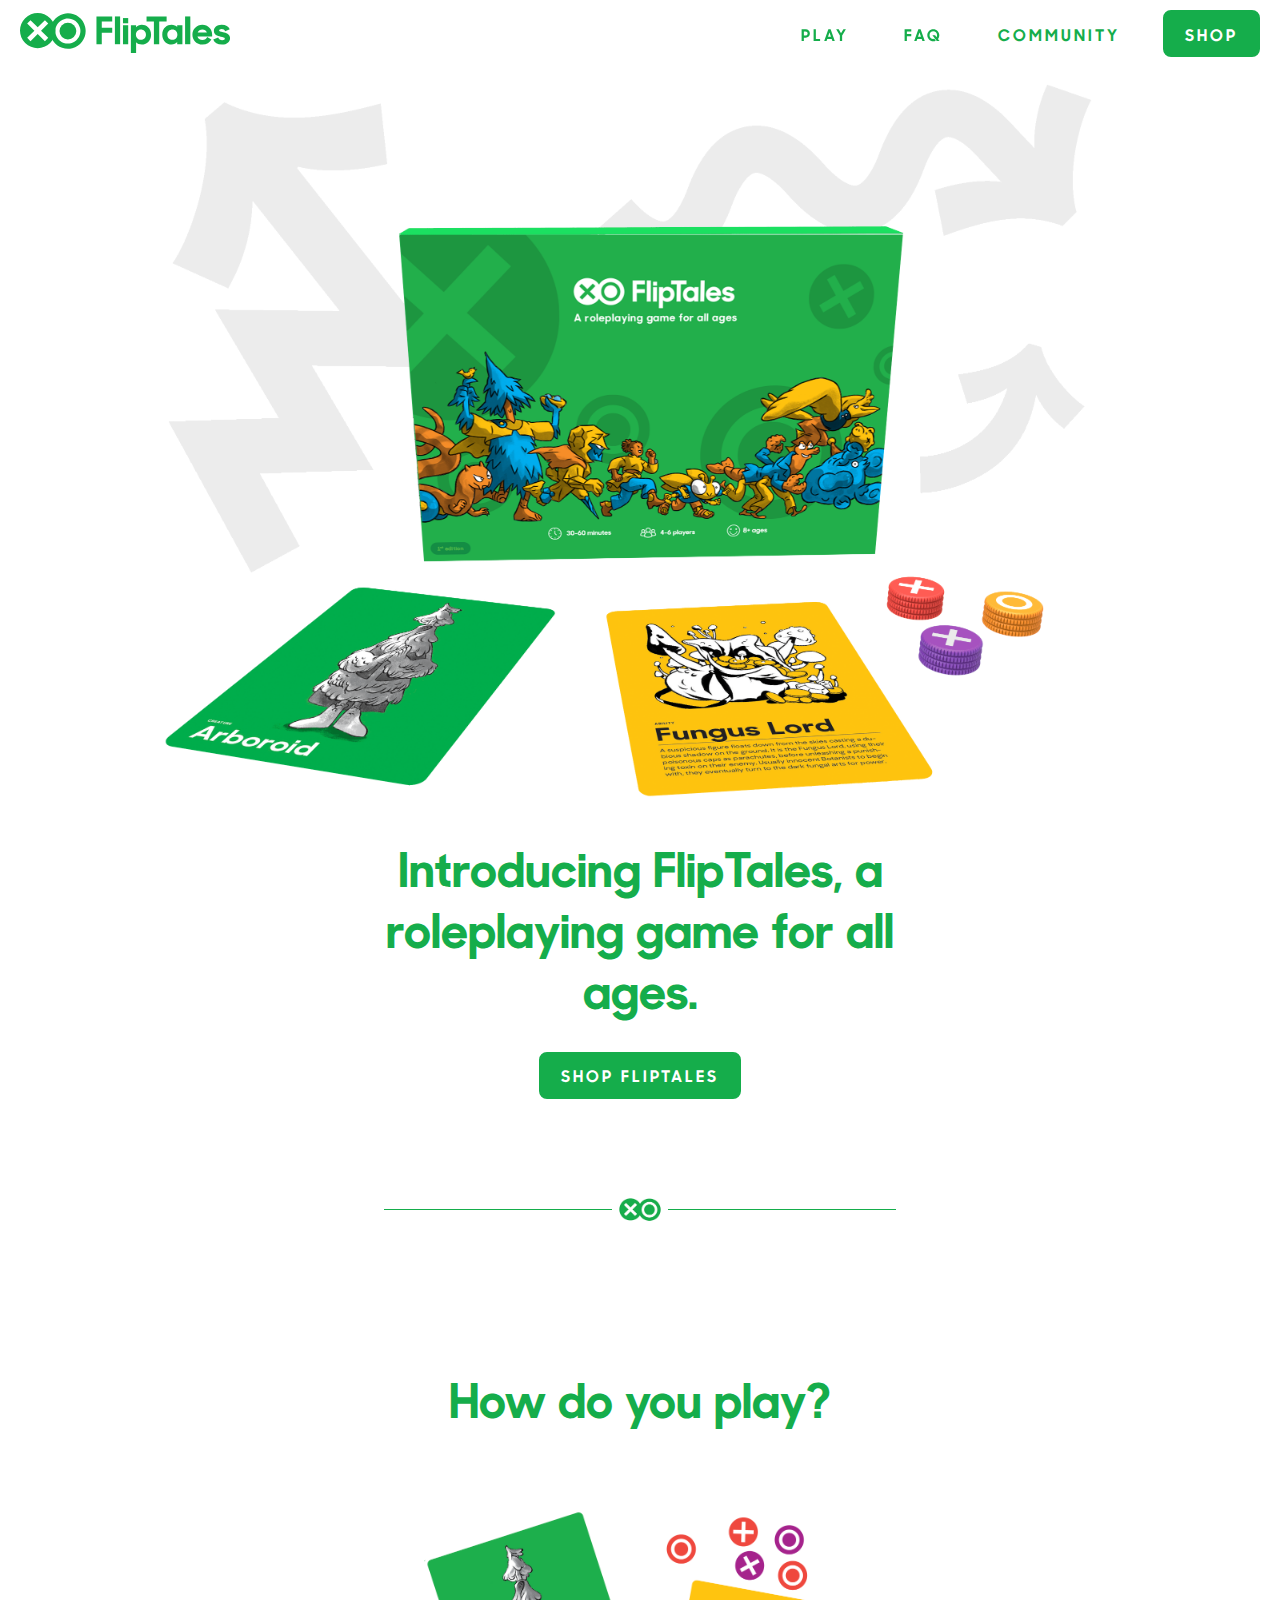
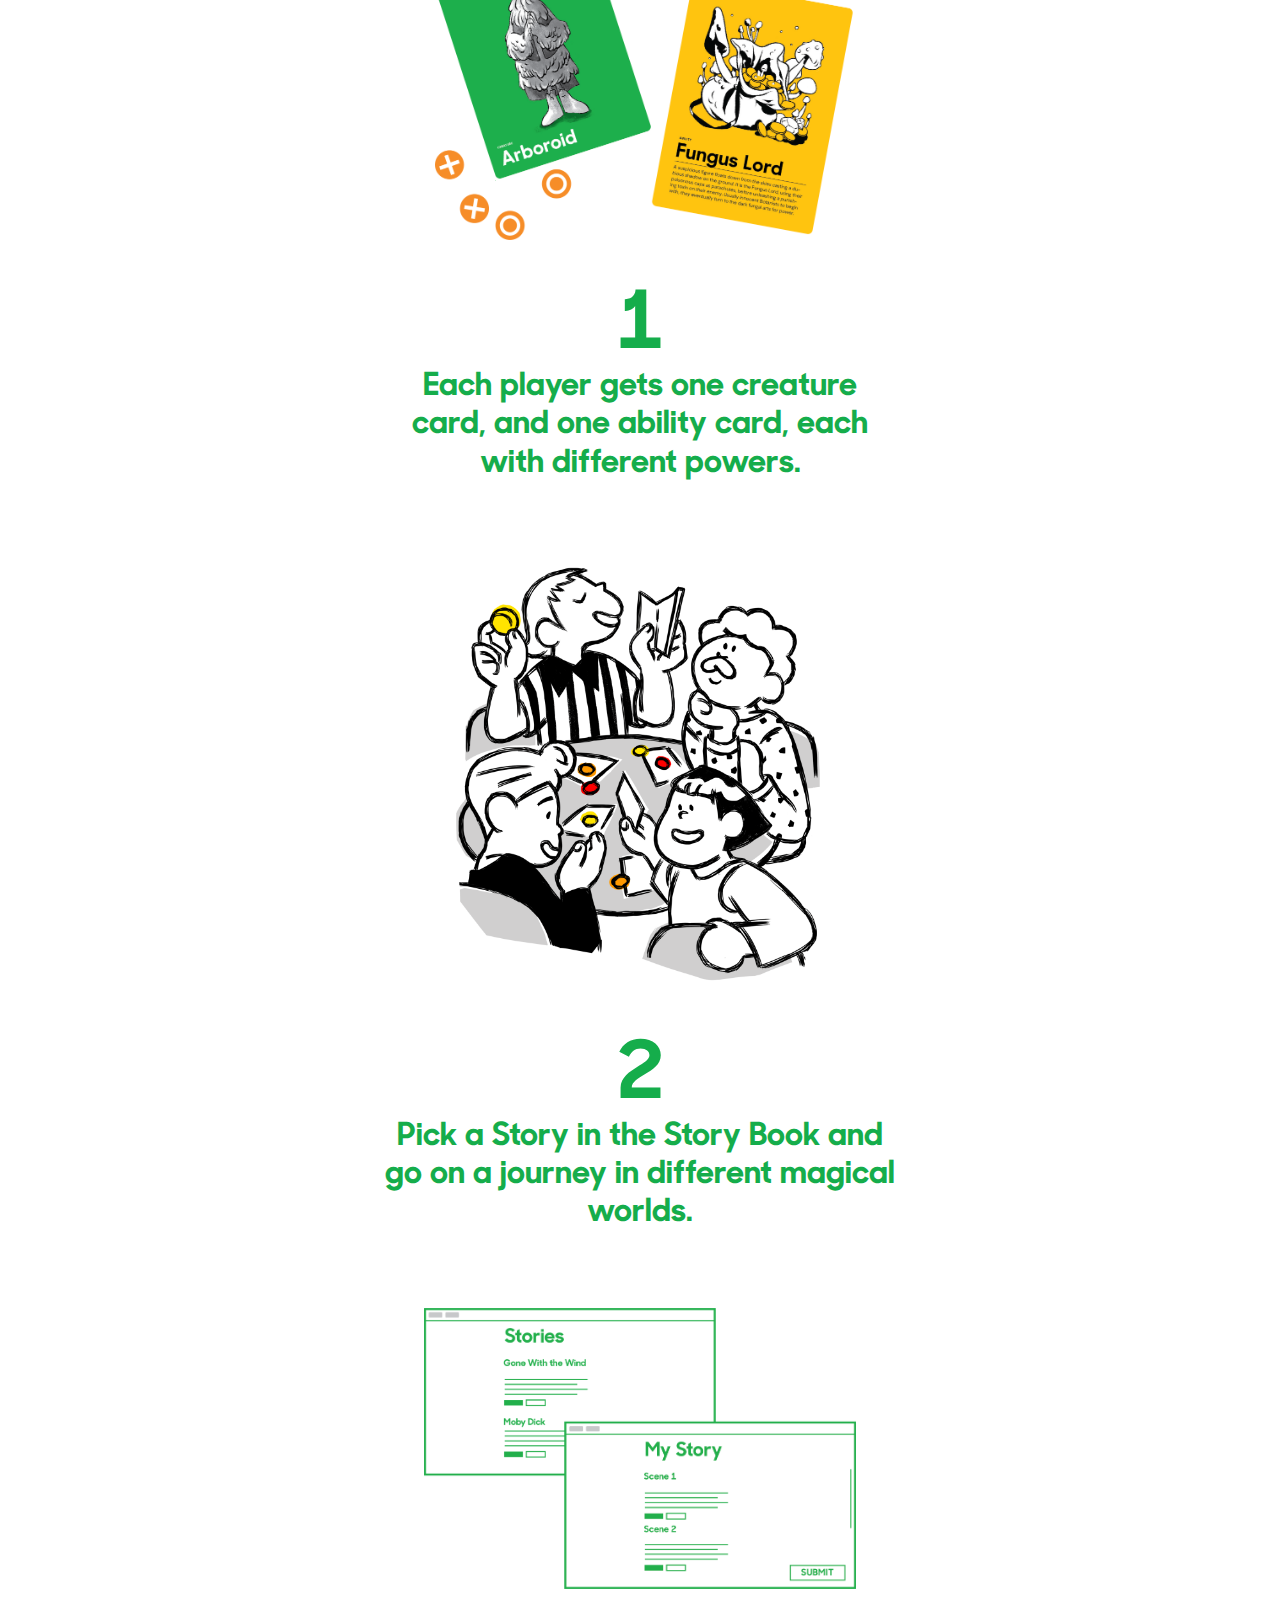
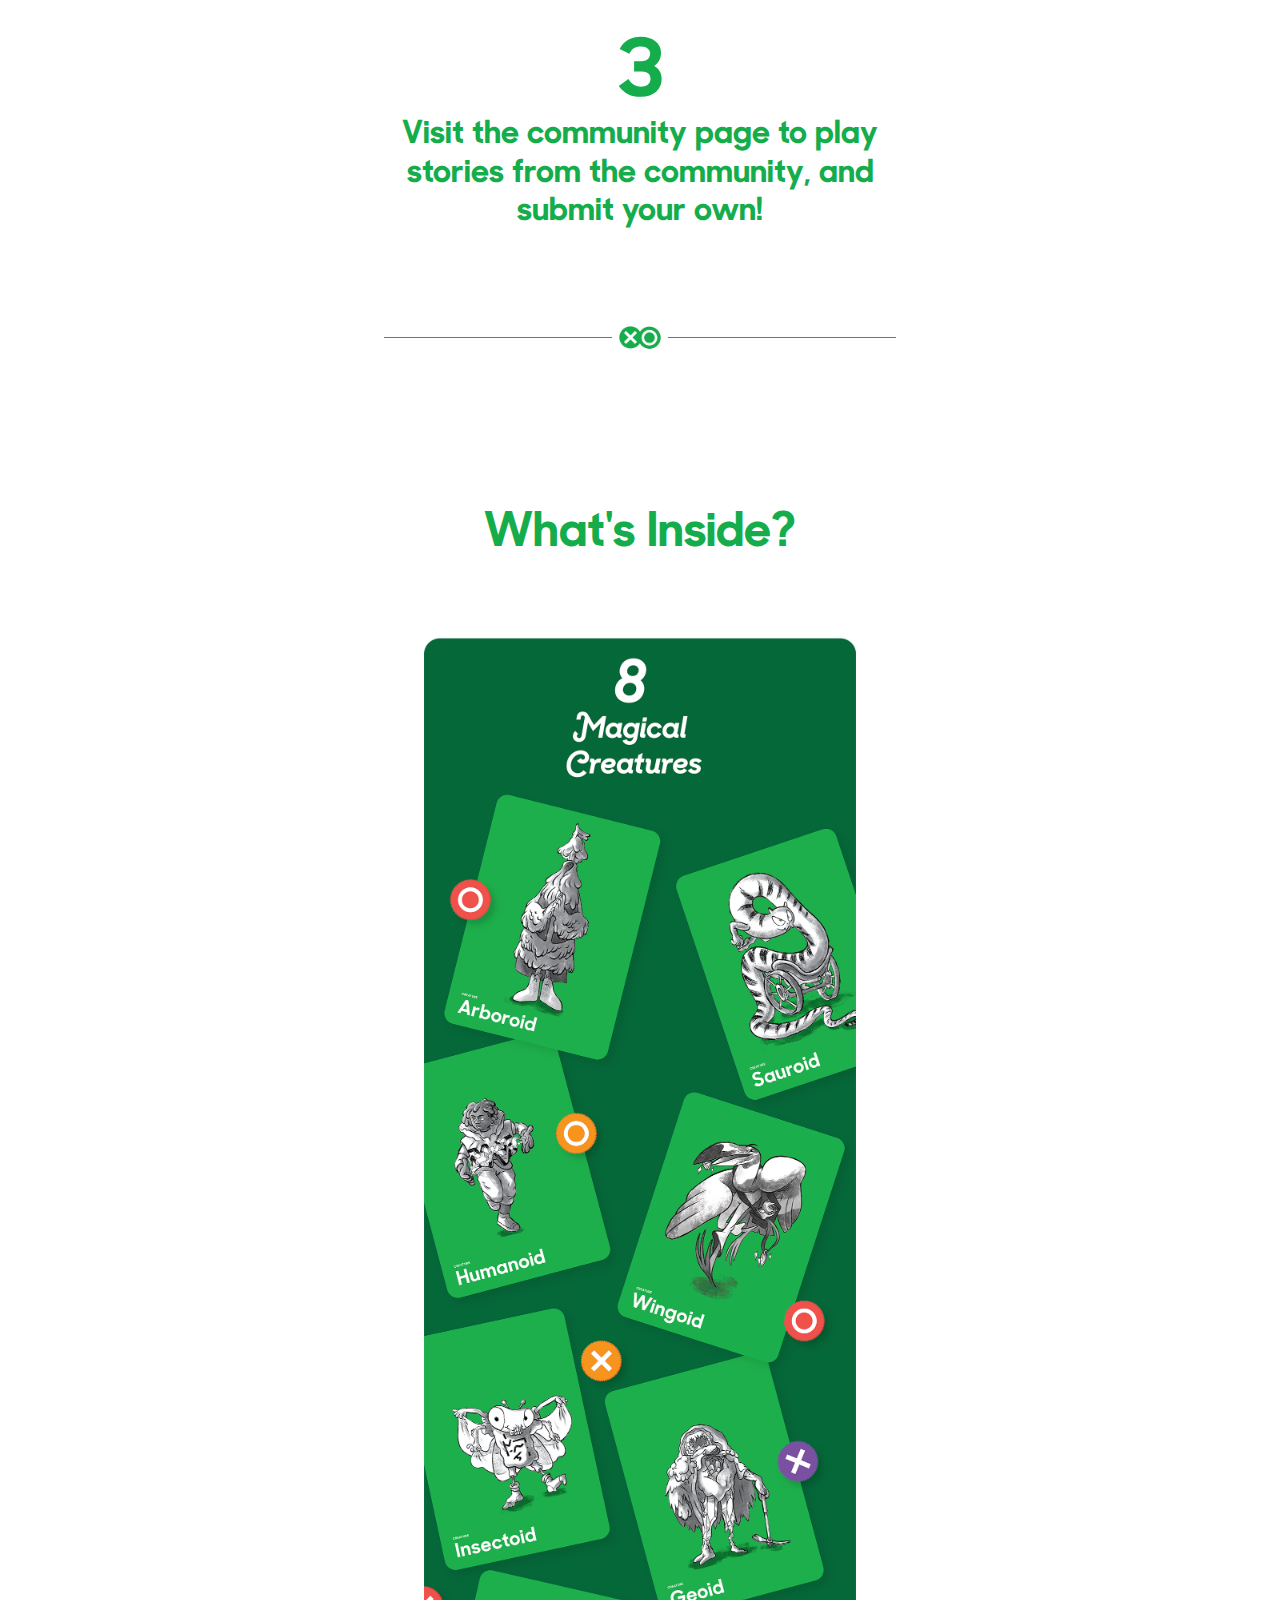
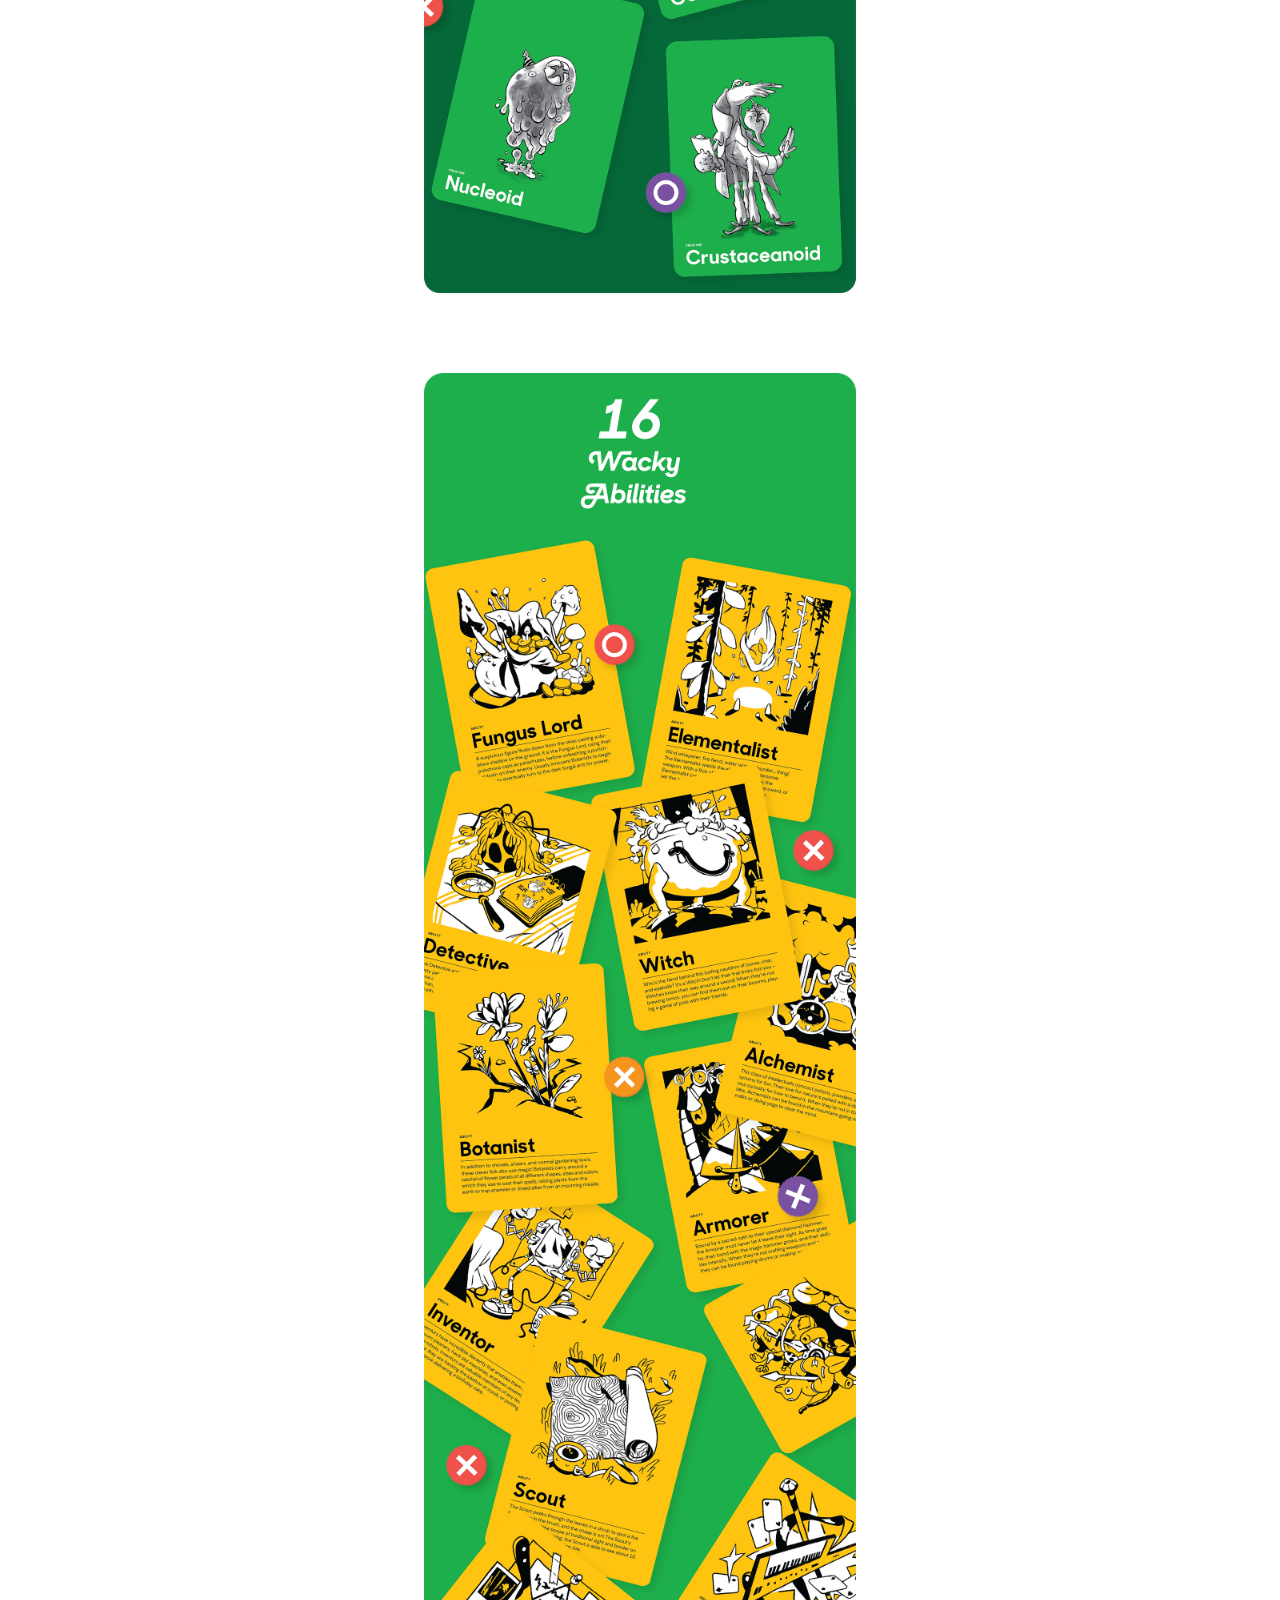
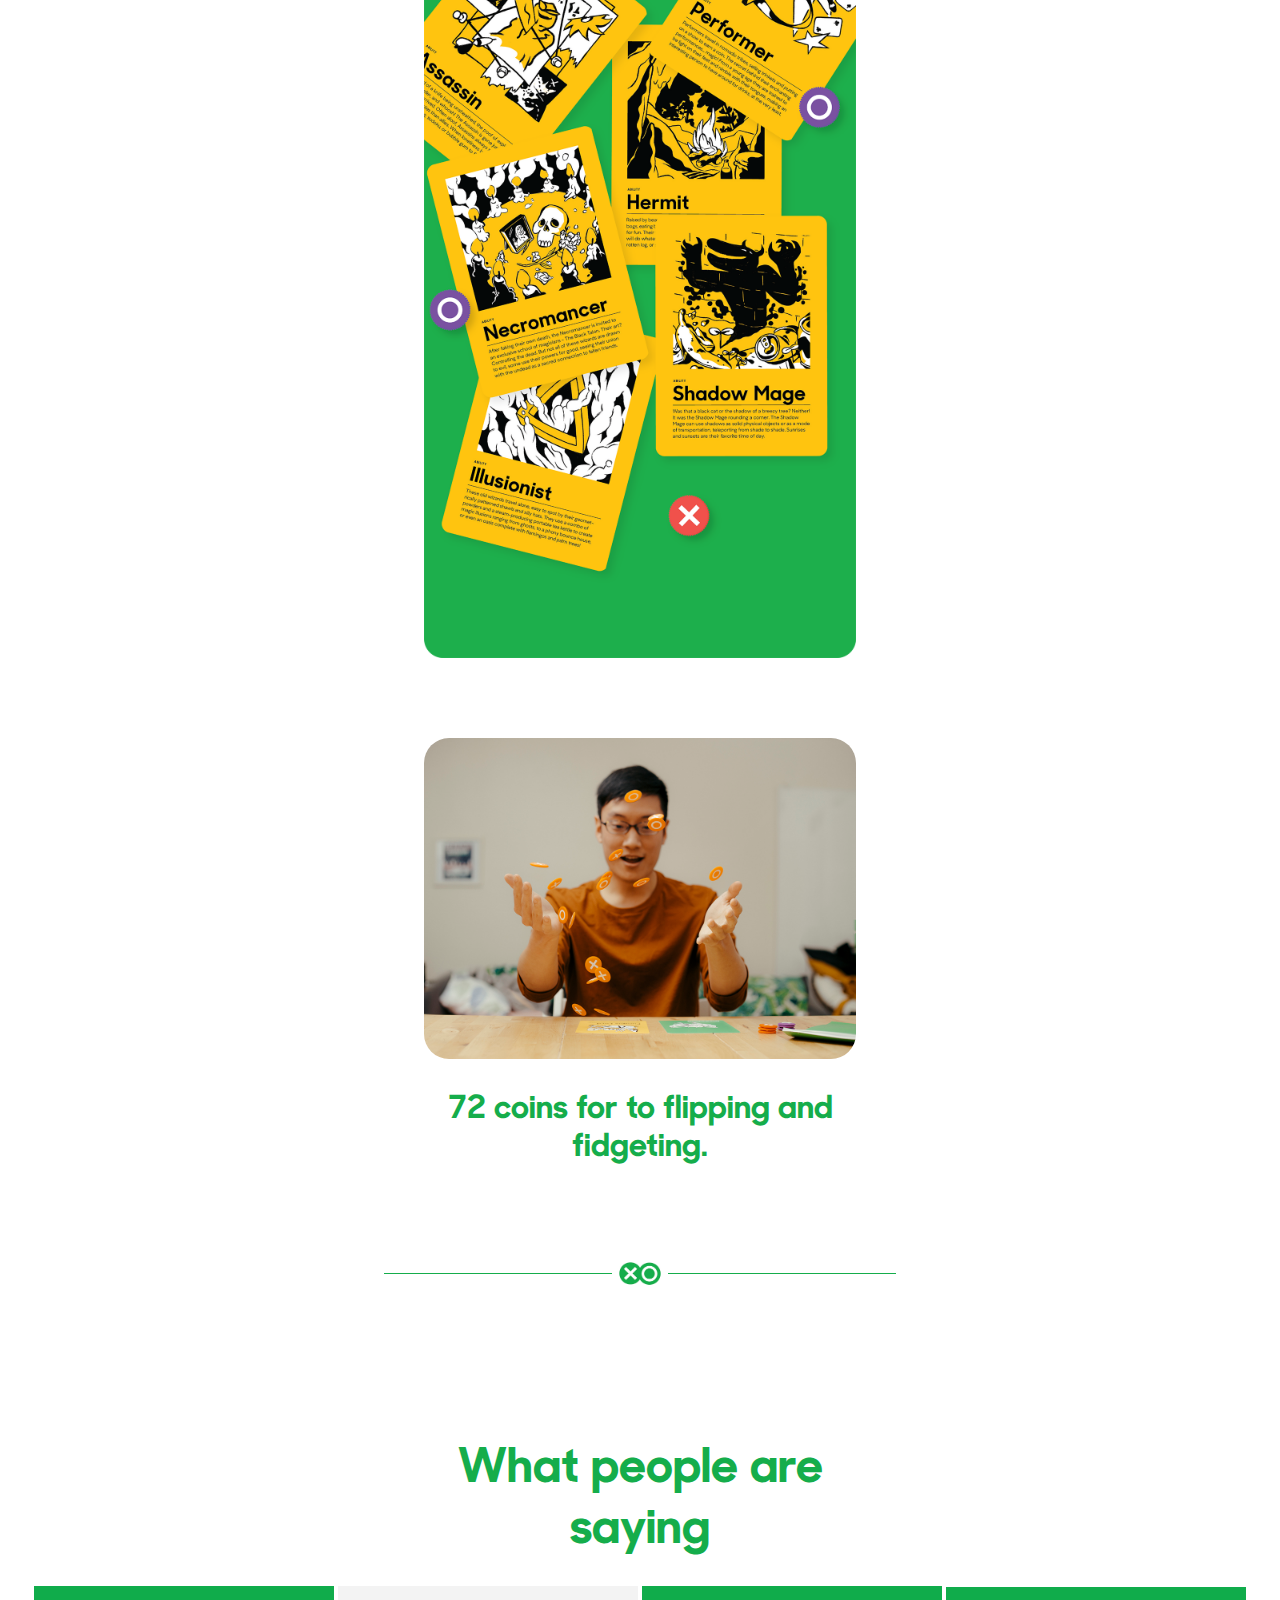
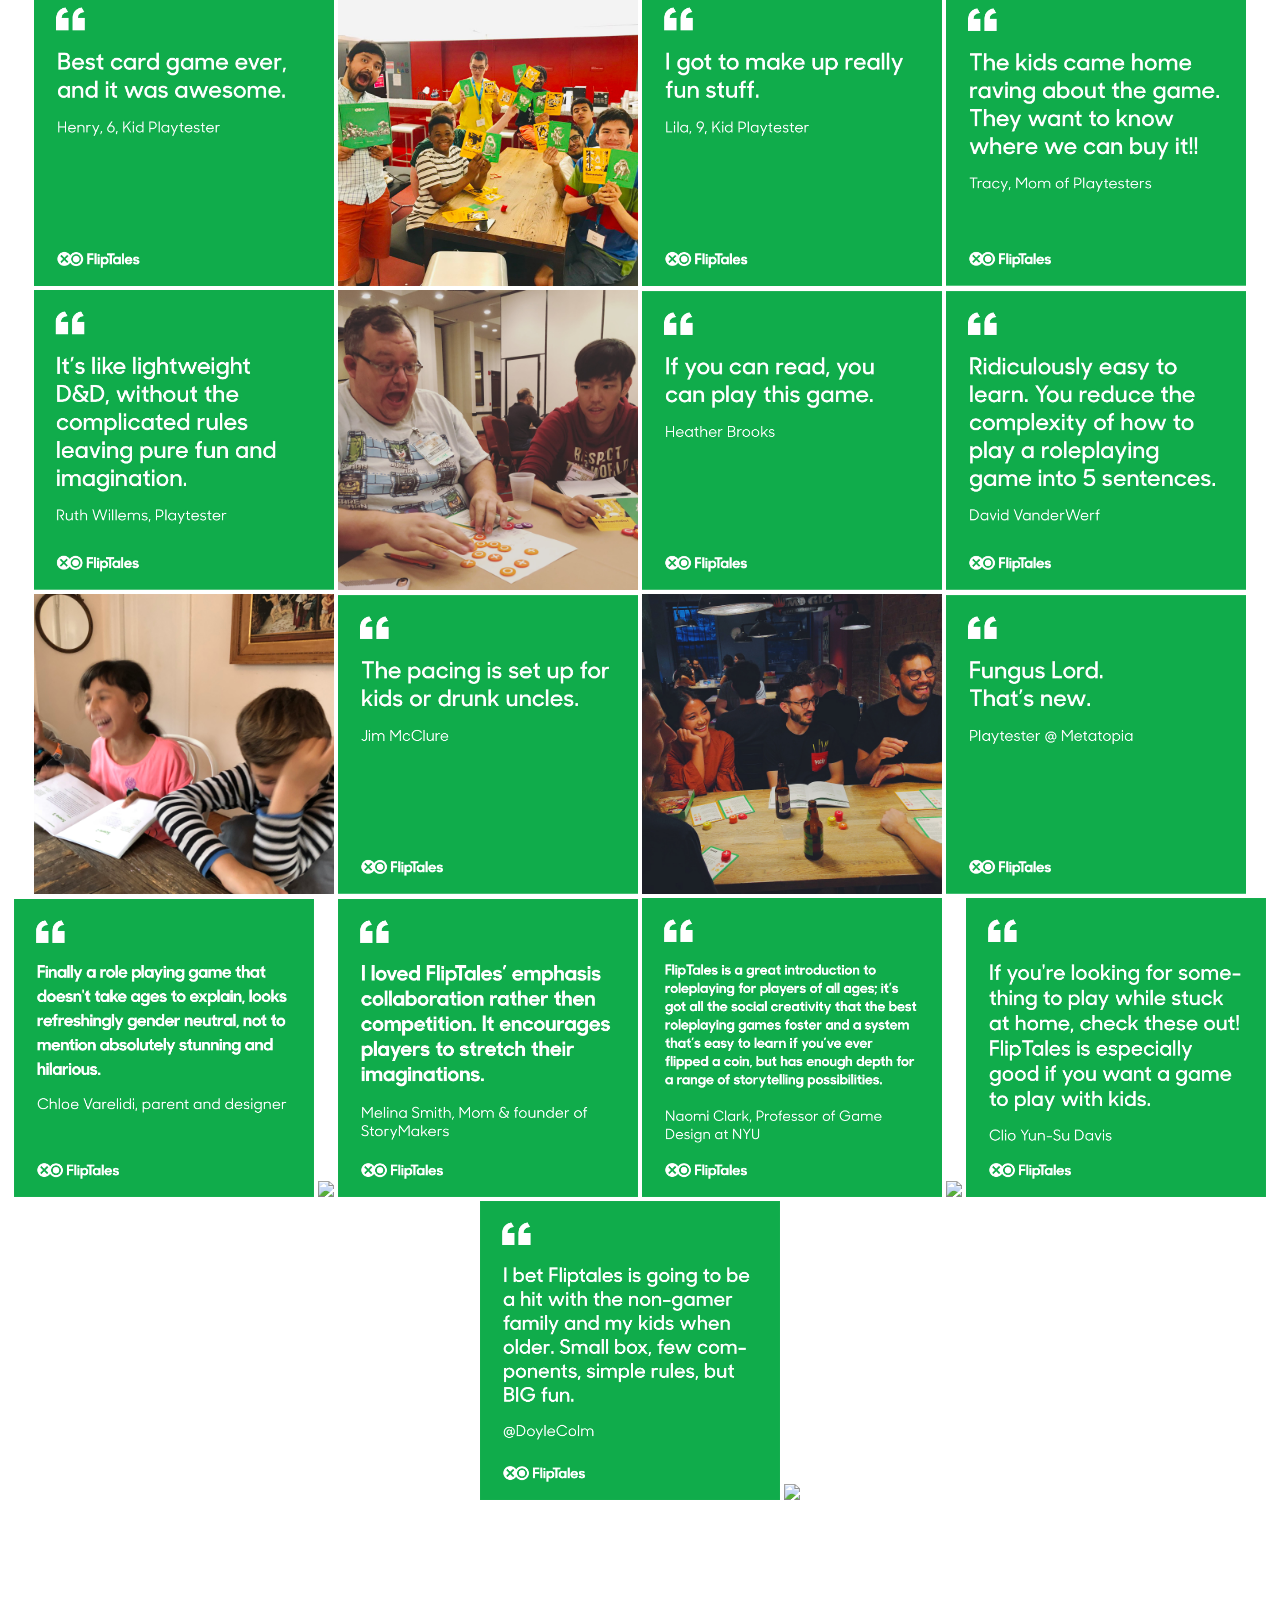
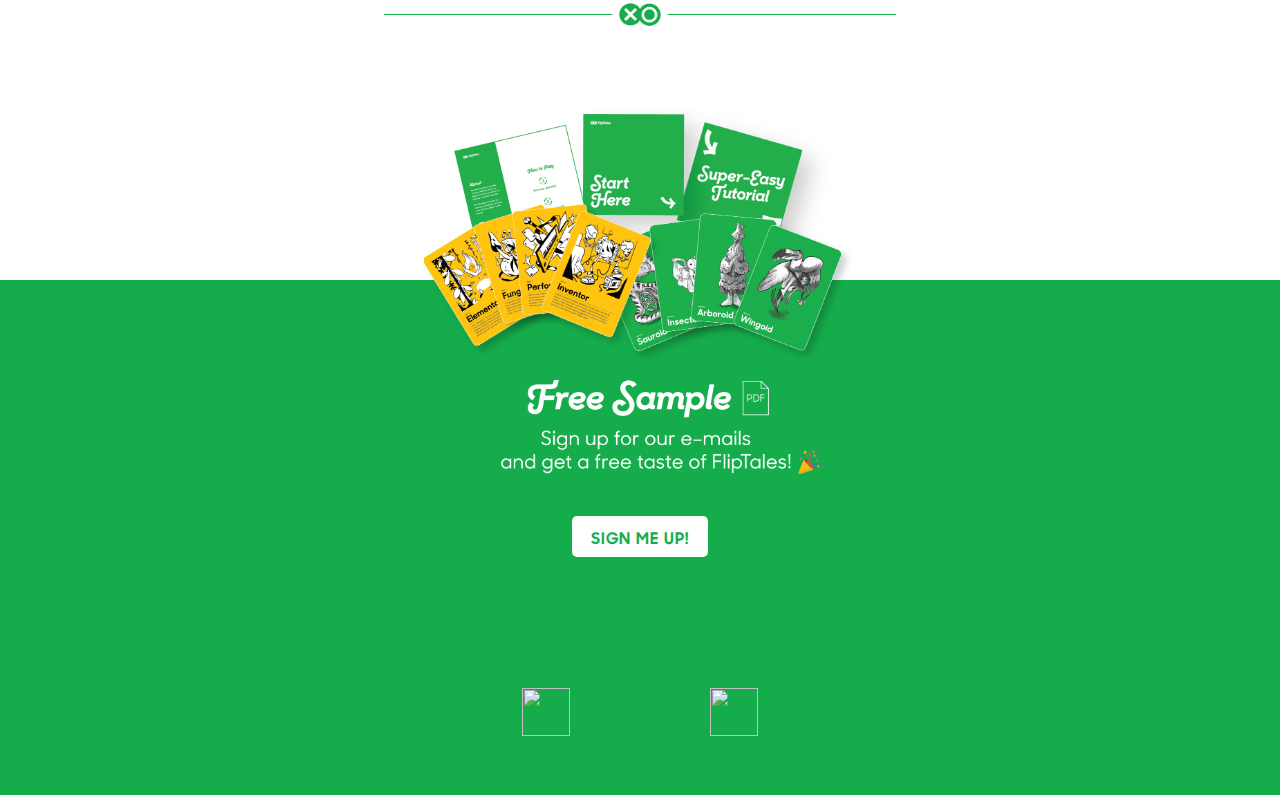
==== commit 7a8fc8db: "added FAQ and Digital version of the game for remote/pocketed play" ====
--- a/index.html
+++ b/index.html
@@ -19,14 +19,17 @@
 <body>
   <nav>
     <a href="https://playfliptales.com"><img src="assets/images/fliptales-green-logo.svg" alt="logo-green-nav"></a>
-      <form class="button" action="https://eepurl.com/dBOAbr" method="get">
-      <input type="submit" name="sign up button" value="SIGN UP">
+    <form class="button" action="https://shop.playfliptales.com/products/fliptales-first-edition" method="get">
+      <input type="submit" name="shop button" value="SHOP">
     </form>
     <form class="button-invert" action="https://playfliptales.com/stories" method="get">
       <input type="submit" name="sign up button" value="COMMUNITY">
     </form>
-    <form class="button-invert" action="https://shop.playfliptales.com/products/fliptales-first-edition" method="get">
-      <input type="submit" name="shop button" value="SHOP">
+    <form class="button-invert" action="https://playfliptales.com/FAQ" method="get">
+      <input type="submit" name="FAQ button" value="FAQ">
+    </form>
+    <form class="button-invert" action="https://playfliptales.com/Play" method="get">
+      <input type="submit" name="Play button" value="PLAY">
     </form>
   </nav>
   <figure>
--- a/style.css
+++ b/style.css
@@ -136,10 +136,13 @@
   -webkit-appearance: none;
   letter-spacing: 3px;
   border-radius: 8px;
+  border-width: 3px;
+  border-style: solid;
+  border-color: var(--green);
 }
 
 form.button-invert input {
-  padding: 0.6rem 1.2rem;
+  padding: 0.6rem .6rem;
   color: var(--green);
   background-color: white;
   text-decoration: none;
@@ -150,7 +153,8 @@
   letter-spacing: 3px;
   border-radius: 8px;
   border-width: 3px;
-  border-color: var(--green);
+  border-style: solid;
+  border-color: #FFFFFF;
 }
 
 .u-mar-top {
@@ -186,6 +190,7 @@
   padding: 1rem;
   padding-top: 0px;
   margin-bottom: 1rem;
+  min-width: 400px;
 }
 
 .story-card p:first-of-type {
@@ -237,6 +242,63 @@
     margin-left: .25em;
 }
 
+.card-container{
+  display: flex;
+  justify-content: center;
+}
+
+.vertical-stack{
+  display: flex;
+  flex-direction: column;
+  margin-left: 4%;
+  margin-right: 4%;
+  margin-bottom:0;
+  align-items: center;
+}
+
+select {
+  font-size: 1.5em;
+  text-align: center;
+  margin-top: .5em;
+  border-radius: 8px;
+  padding: 4px;
+  border: var(--green) 2px solid;
+  font-family: 'SharpSansBold';
+}
+
+#creatureCard {
+  width : 30vw;
+  border-radius: 16px;
+
+}
+
+#abilityCard {
+  width : 30vw;
+  border-radius: 16px;
+}
+
+ul.coins {
+  display: flex;
+  justify-content: center;
+  list-style-type: none;
+  margin-left: 0px;
+  margin-bottom:18px;
+  padding: 0px;
+}
+
+ul.coins li img{
+  margin: 1px;
+  width:72px;
+}
+
+.controls{
+  display: flex;
+  flex-direction: column;
+}
+
+ul.coins li.controls img{
+  width: 35px;
+}
 /*mobile*/
 @media only screen
   and (max-device-width: 1024px)
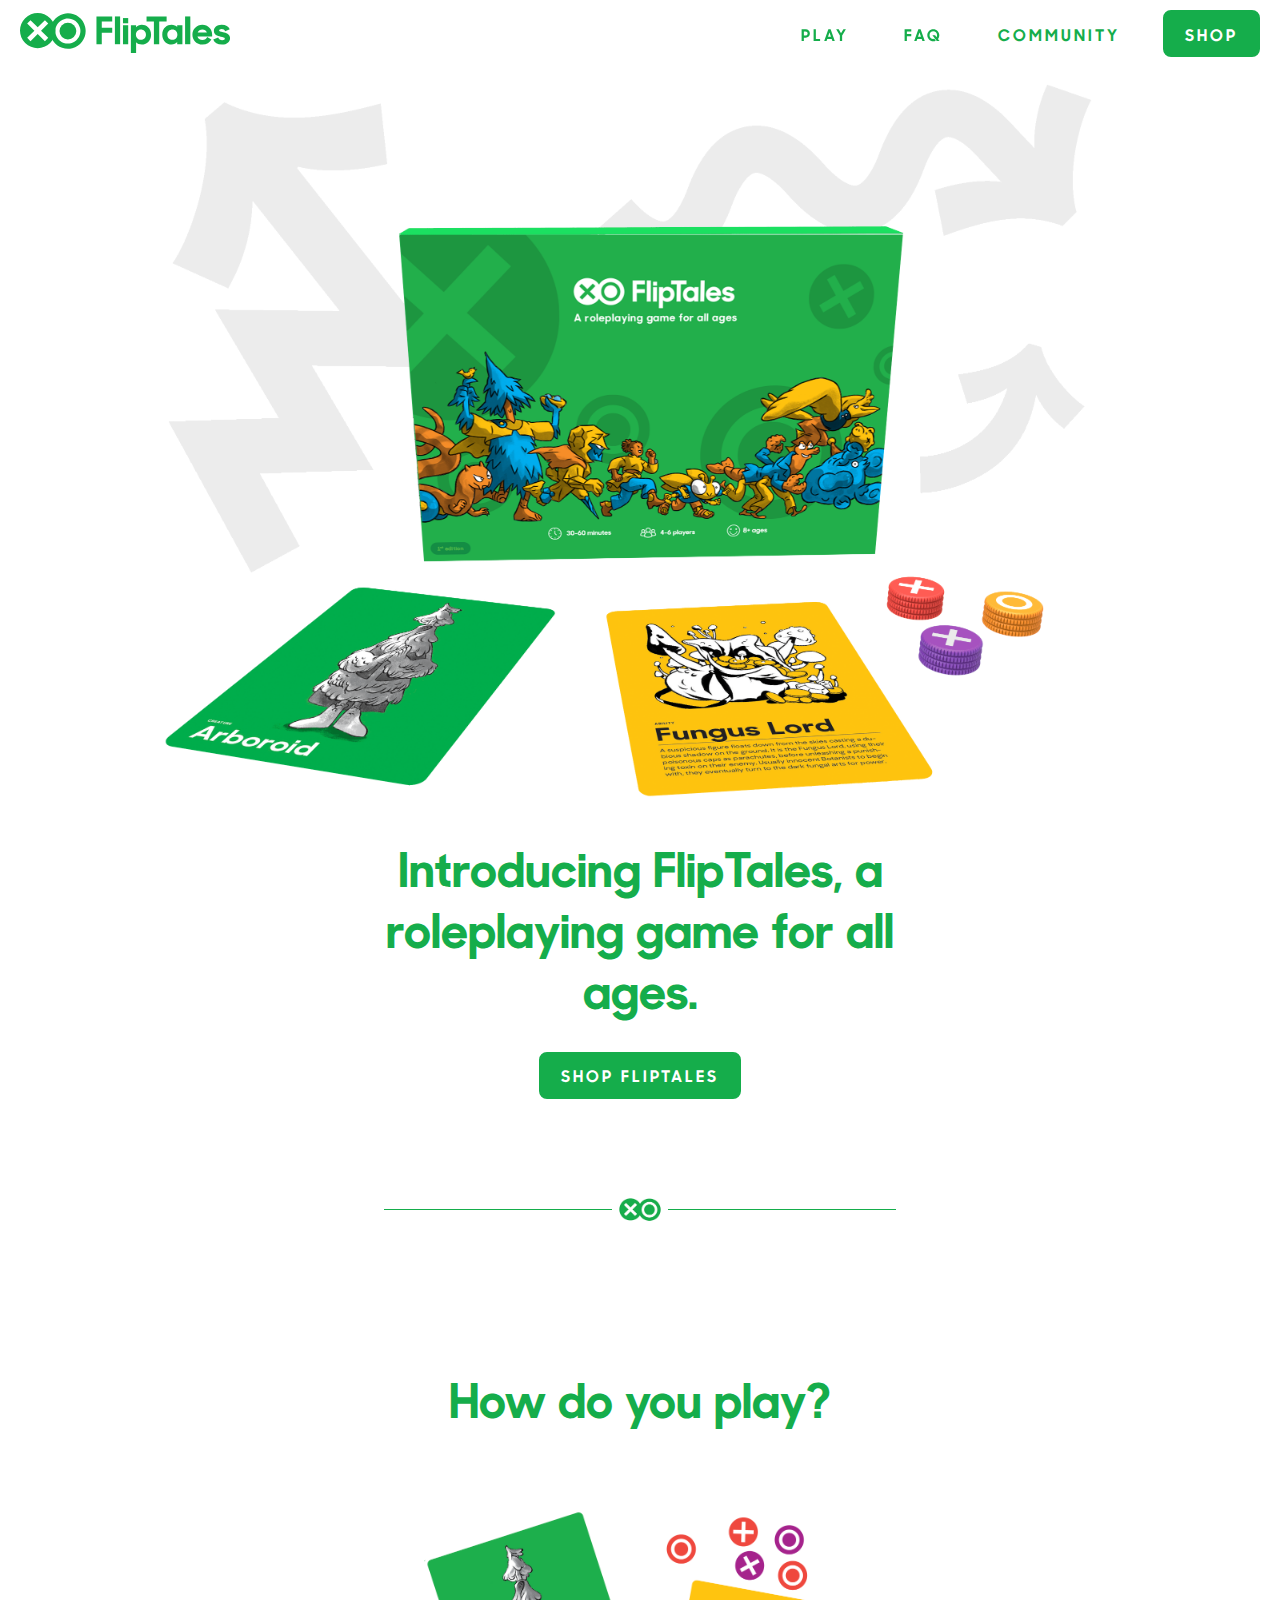
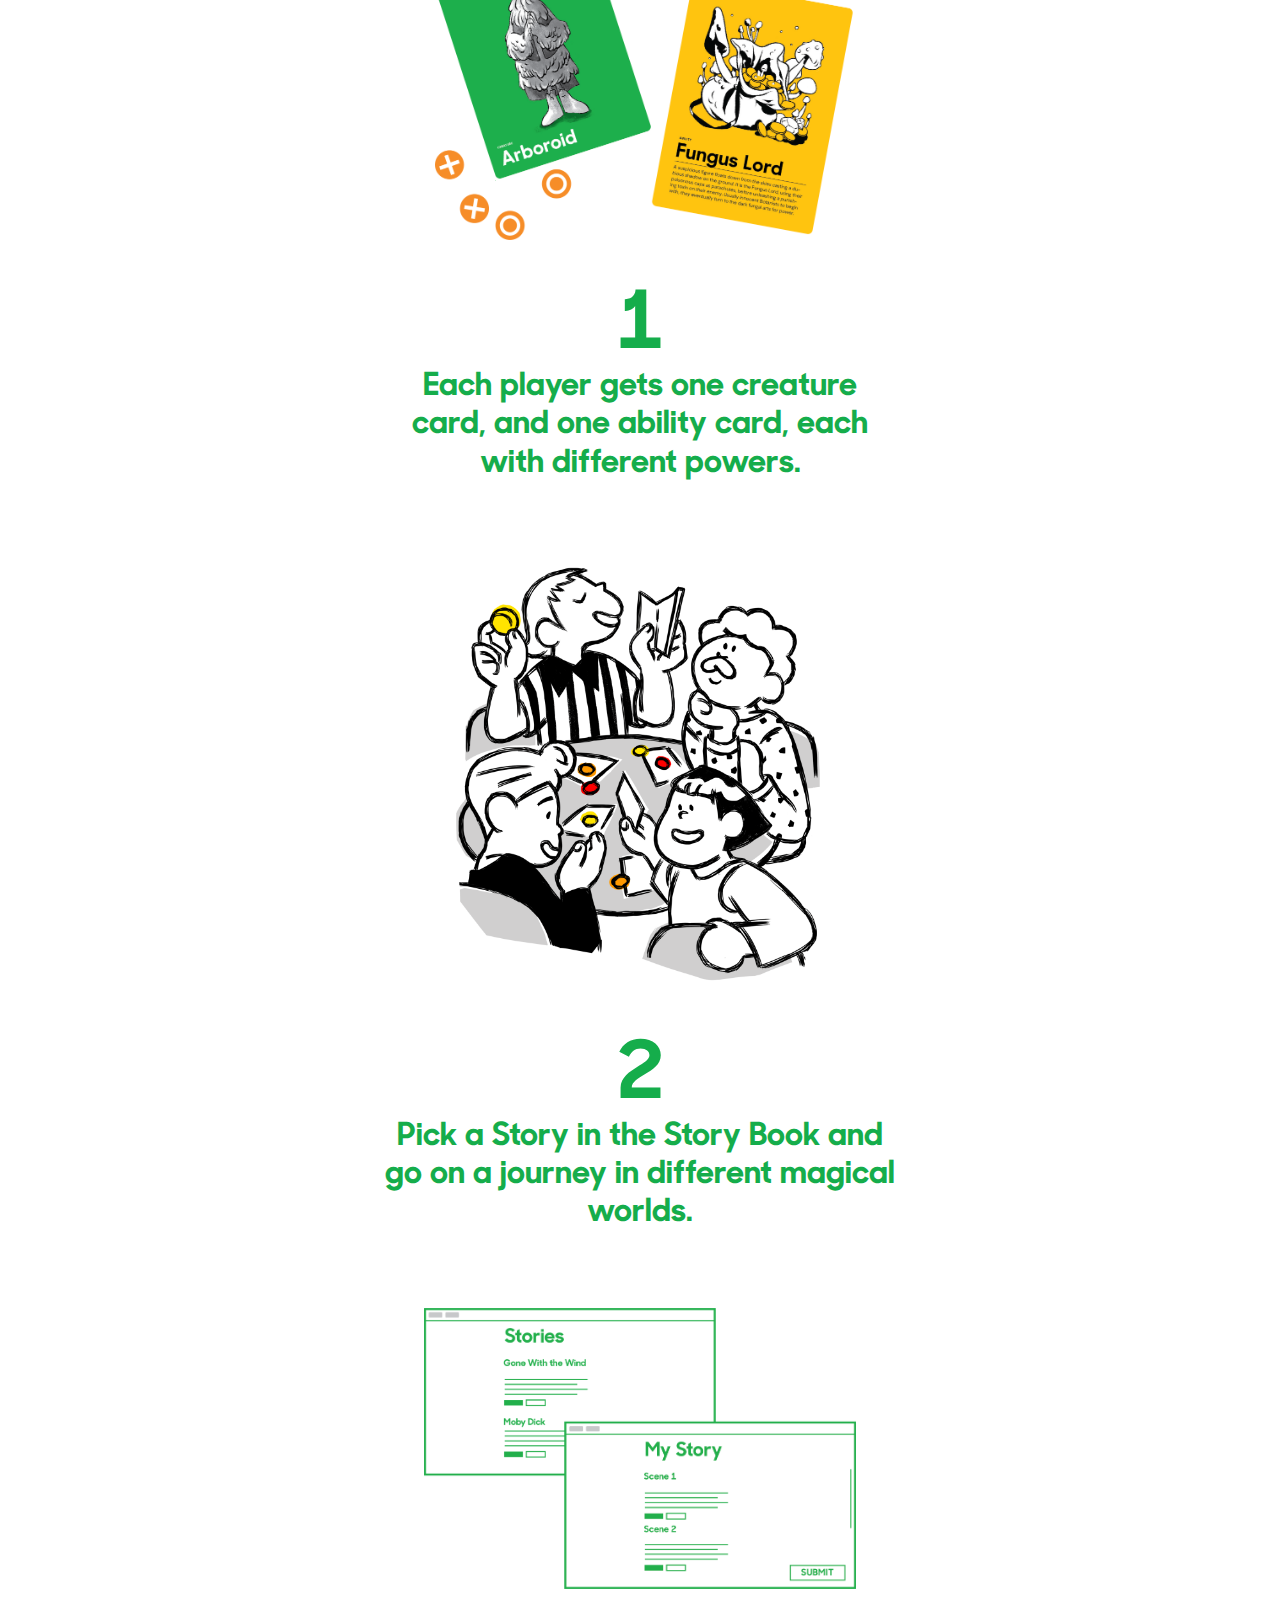
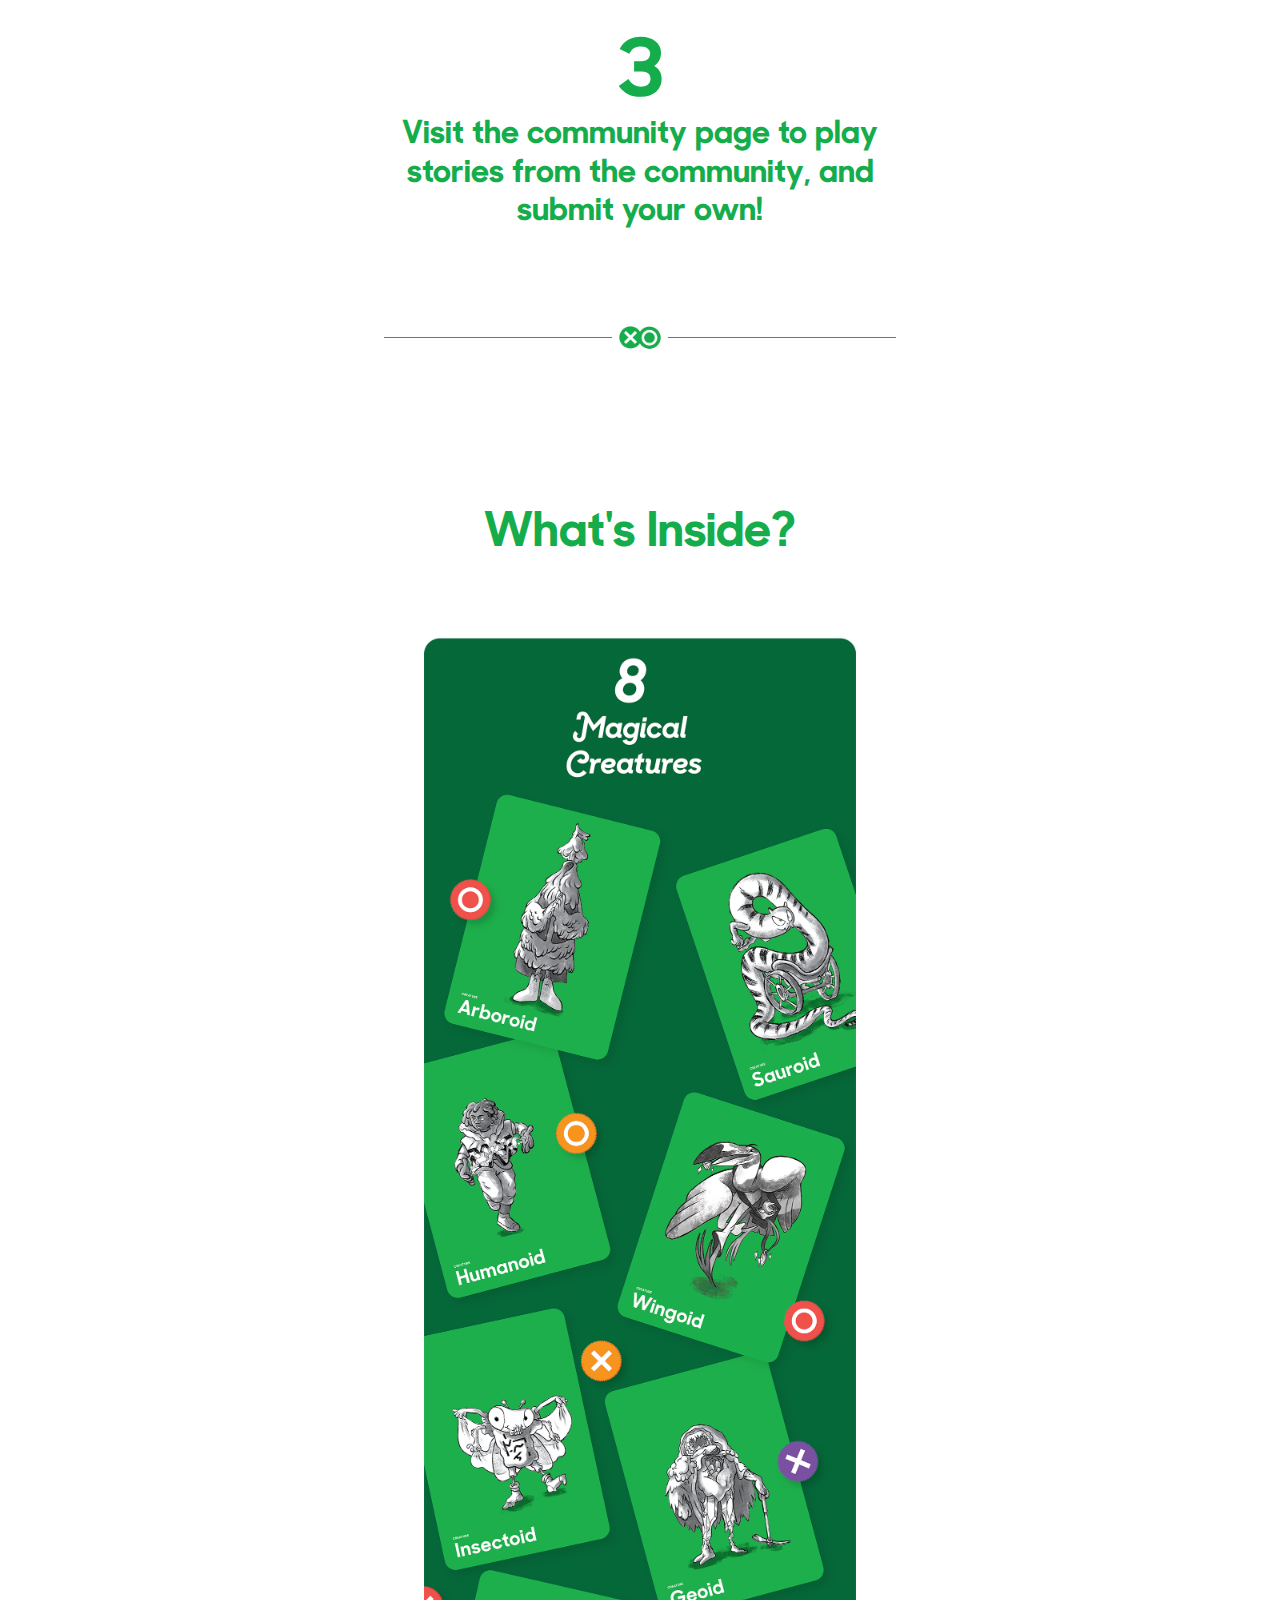
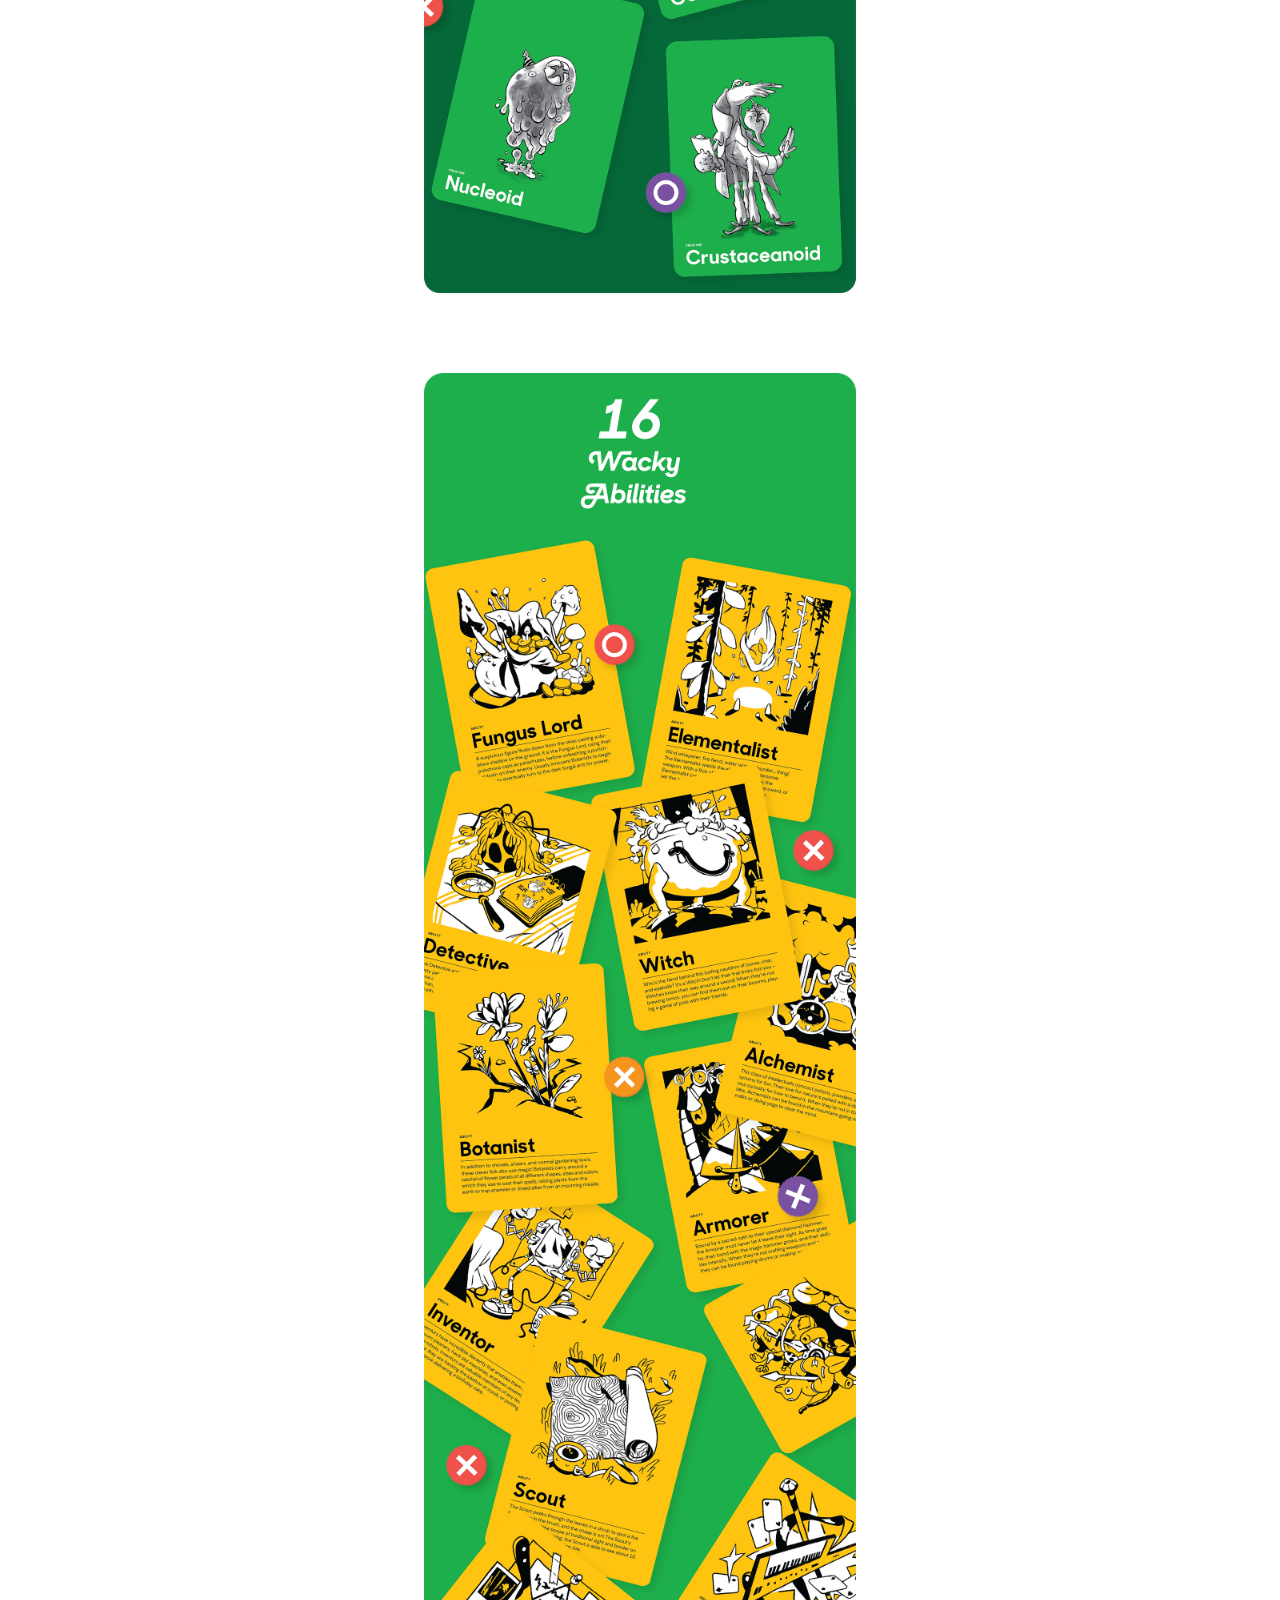
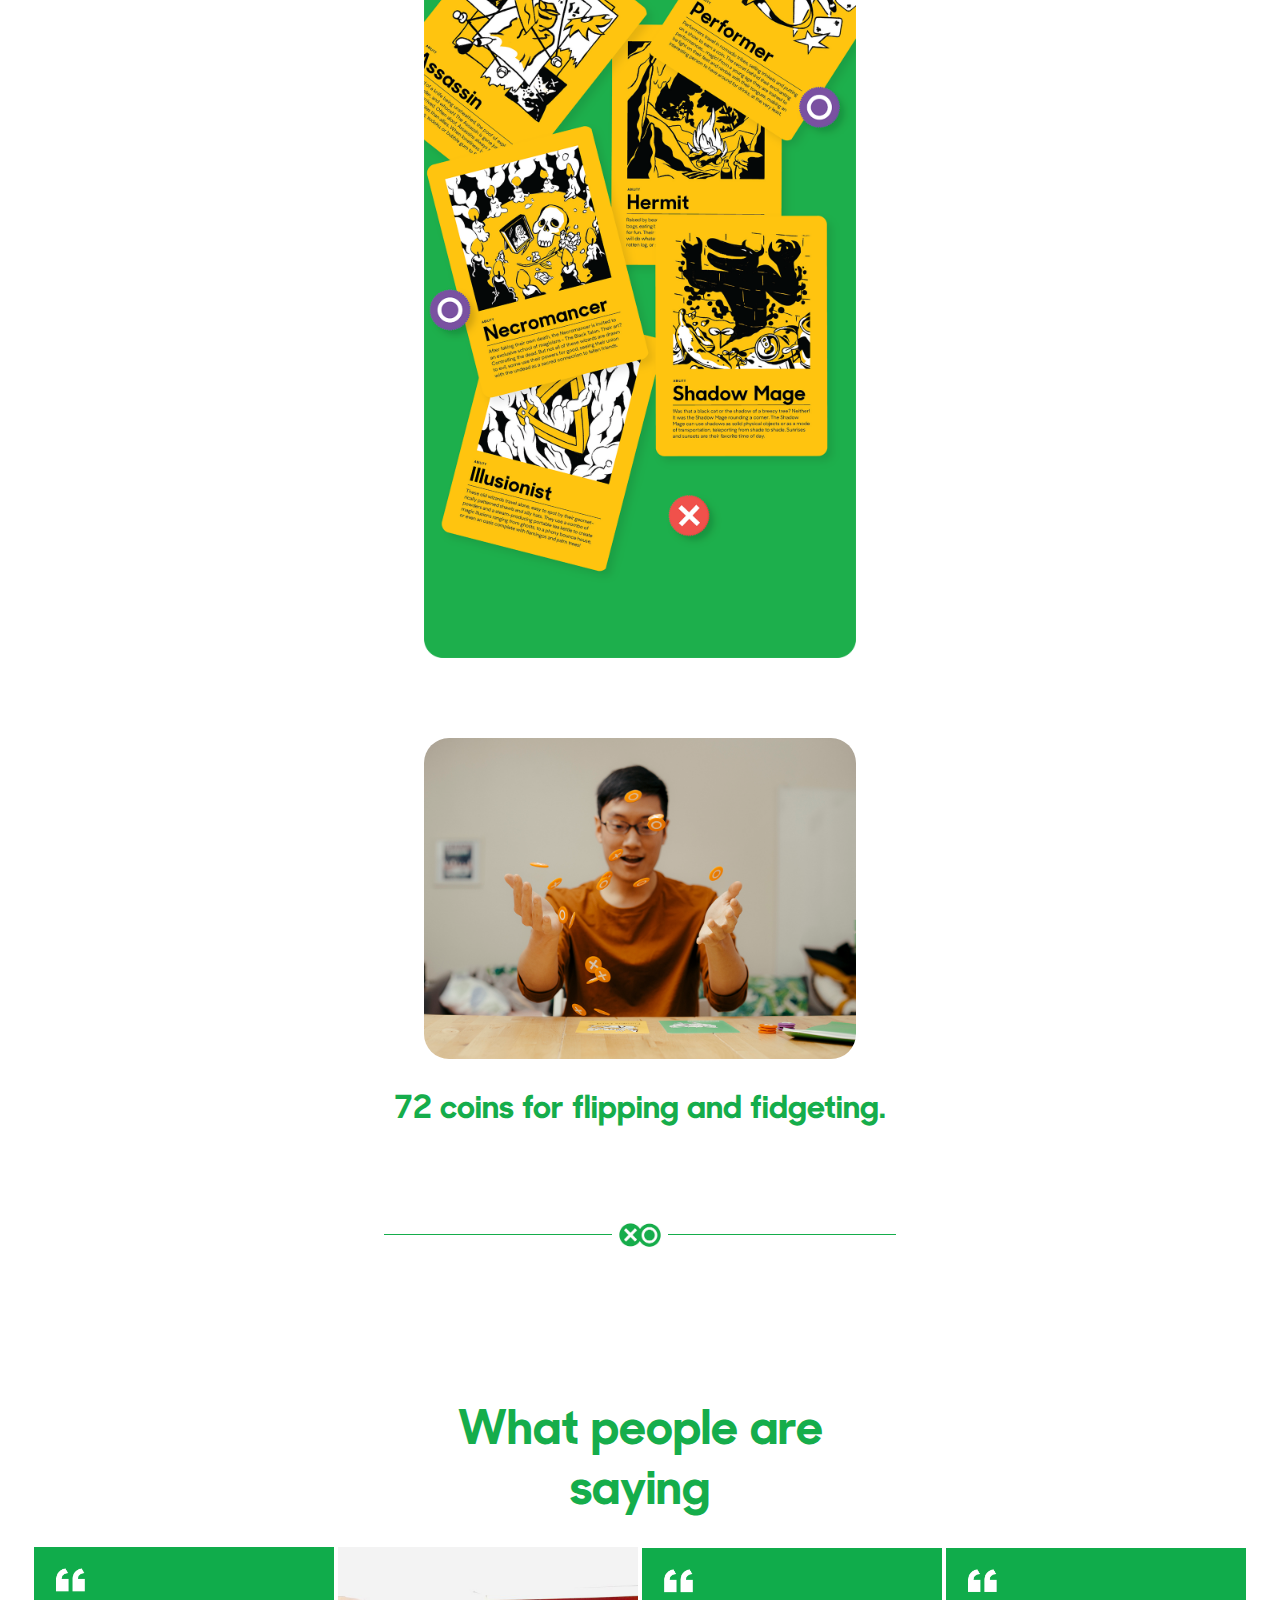
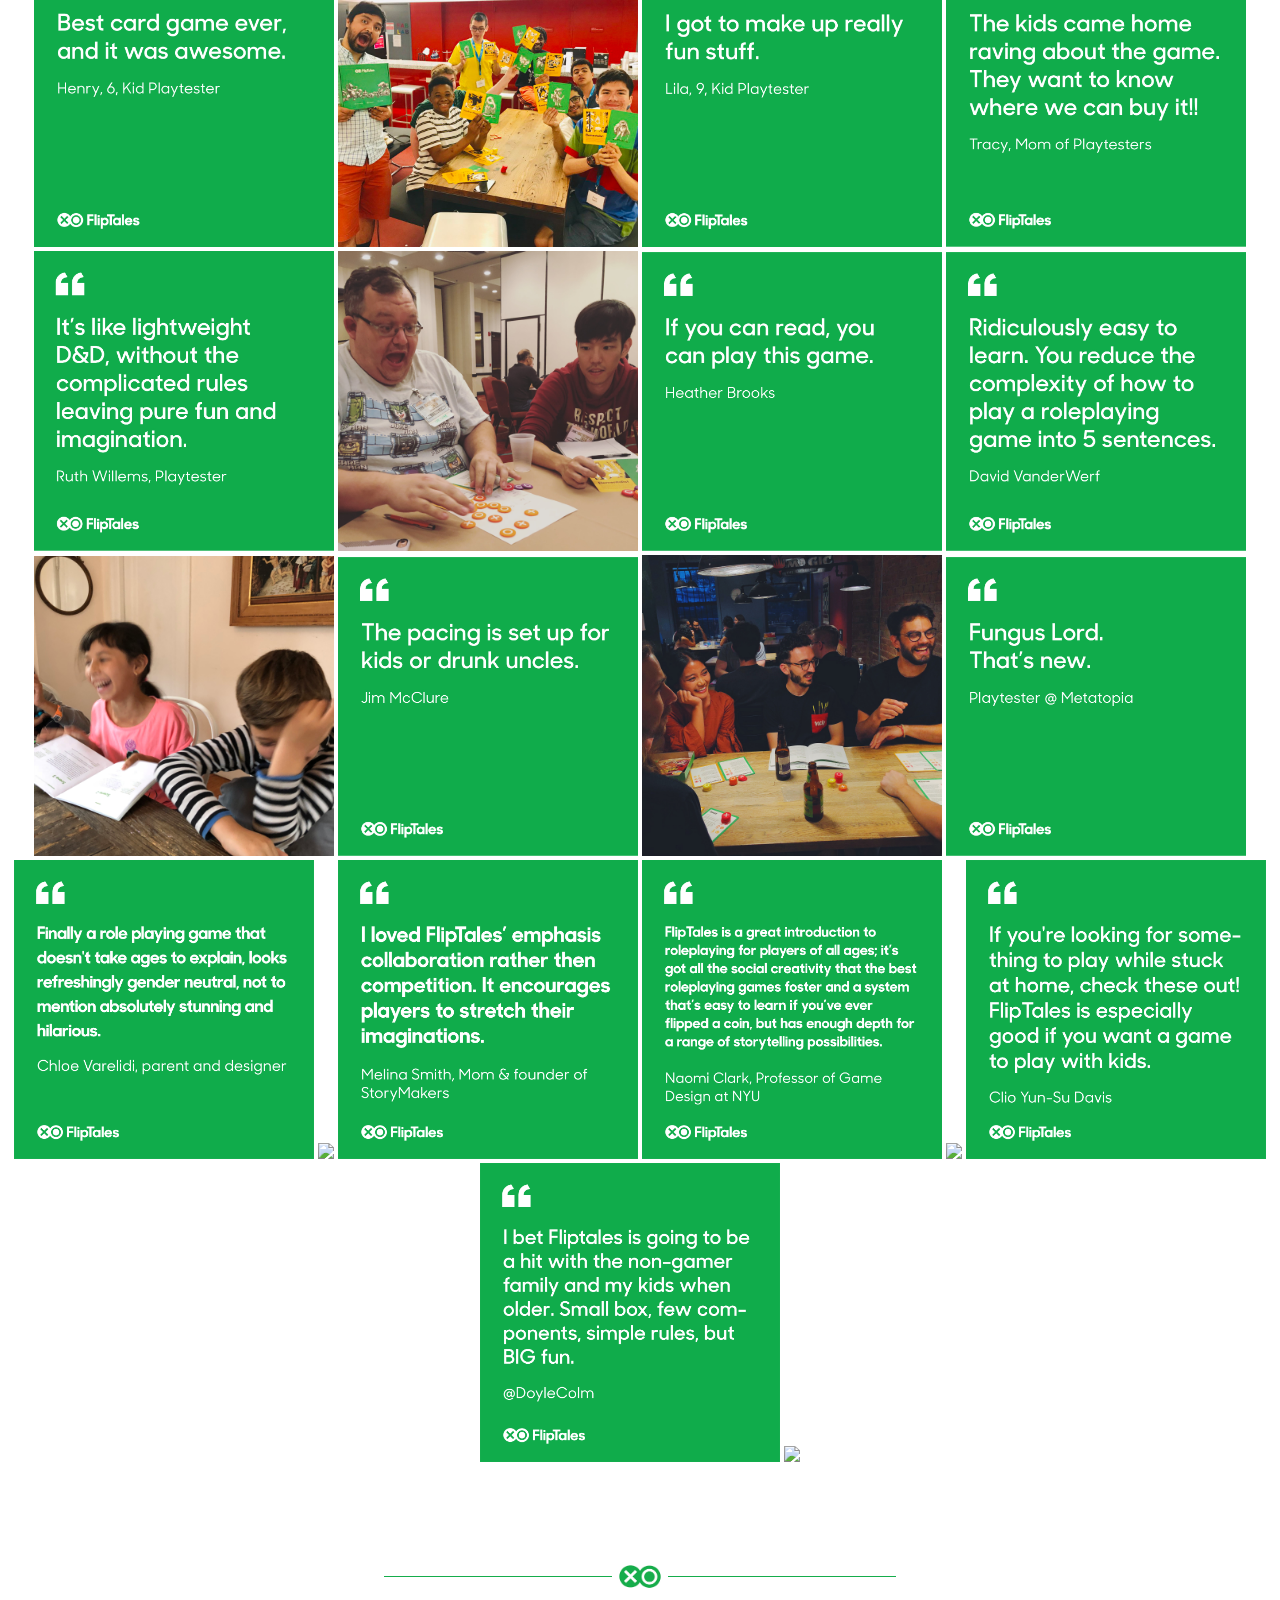
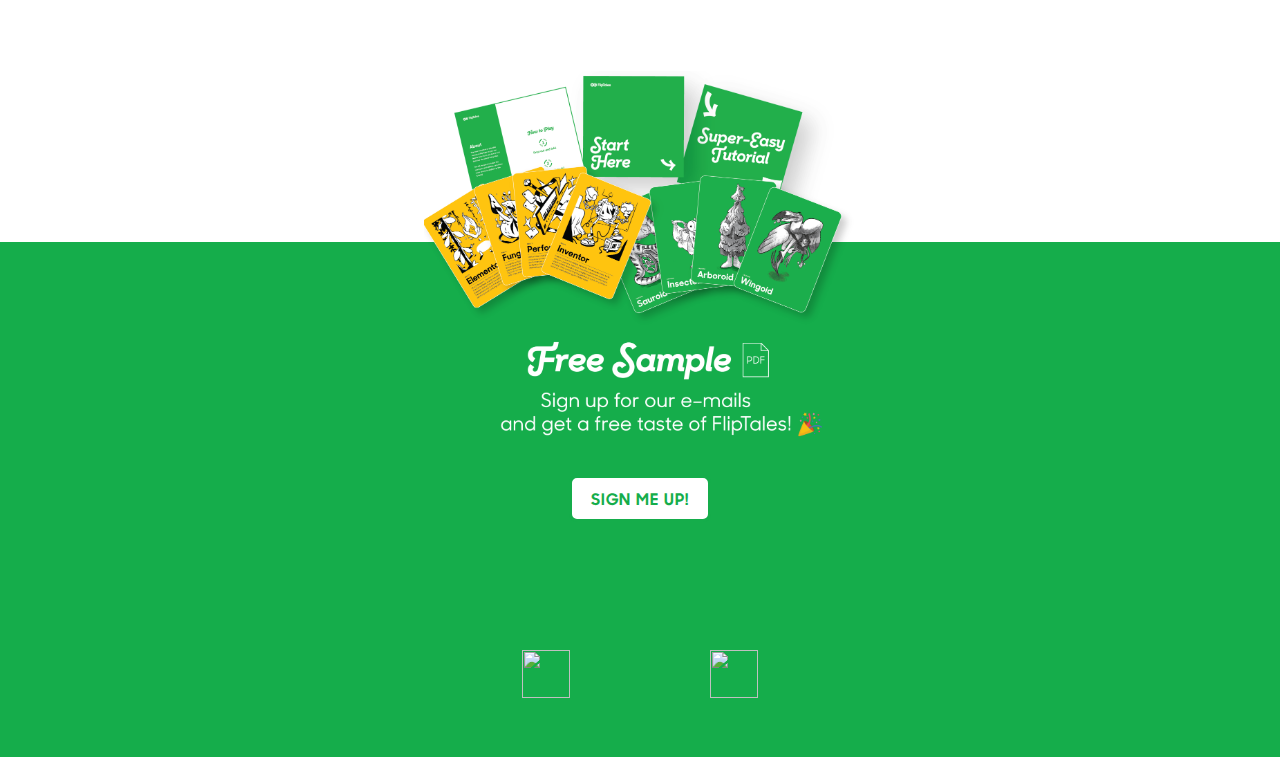
==== commit 1bcec8a0: "Fixing a typo" ====
--- a/index.html
+++ b/index.html
@@ -69,7 +69,7 @@
     <figure>
       <img src="assets/images/coin-toss-small.jpg" alt="images of someone tossing a bunch of coins in the air" id="coin-toss-image">
     </figure>
-    <h2>72 coins for to flipping and fidgeting.</h2>
+    <h2>72 coins for flipping and fidgeting.</h2>
     <div class="separator u-mar-top-lg">
       <img src="assets/images/green-icon-only-small.jpg" class="icon" alt="FlipTales logo icon">
     </div>
--- a/style.css
+++ b/style.css
@@ -31,10 +31,6 @@
 figure {
   text-align: center;
   margin-top: 5rem;
-}
-
-figure:first-child {
-  /* margin-top: 15rem; */
 }
 
 figure img {
@@ -261,20 +257,29 @@
   text-align: center;
   margin-top: .5em;
   border-radius: 8px;
-  padding: 4px;
+  padding: 6px;
+  padding-left:12px;
   border: var(--green) 2px solid;
   font-family: 'SharpSansBold';
+
+  -webkit-appearance: none; -moz-appearance: none; appearance: none; padding-right: 30px;
+  background: url('data:image/svg+xml;utf-8,<svg xmlns="http://www.w3.org/2000/svg" width="24" height="24"><path d="M7 10l5 5 5-5z"/><path d="M0 0h24v24H0z" fill="none"/></svg>') 100% 50% no-repeat;
 }
 
 #creatureCard {
   width : 30vw;
   border-radius: 16px;
-
+  transition: transform 500ms;
+  transition-timing-function: ease-in-out;
+  perspective: 100px;
 }
 
 #abilityCard {
   width : 30vw;
   border-radius: 16px;
+  transition: transform 500ms;
+  transition-timing-function: ease-in-out;
+  perspective: 100px;
 }
 
 ul.coins {
@@ -303,6 +308,33 @@
 @media only screen
   and (max-device-width: 1024px)
   and (-webkit-min-device-pixel-ratio: 1) {
+    .card-container{
+      flex-direction: column;
+    }
+    select {
+      font-size: 3em;
+      background-color: white;
+      padding:.25em .5em;
+    }
+    .coins{
+      flex-direction: row;
+    }
+    .vertical-stack{
+      margin-bottom: 34px;
+    }
+    #creature-selector{
+      margin-bottom: 34px;
+    }
+    #digitalCardsHeader{
+      margin-top: 64px;
+    }
+    #creatureCard {
+      width : 80vw;
+    }
+
+    #abilityCard {
+      width: 80vw;
+    }
     article {
       margin-left: 5%;
       margin-right: 5%;
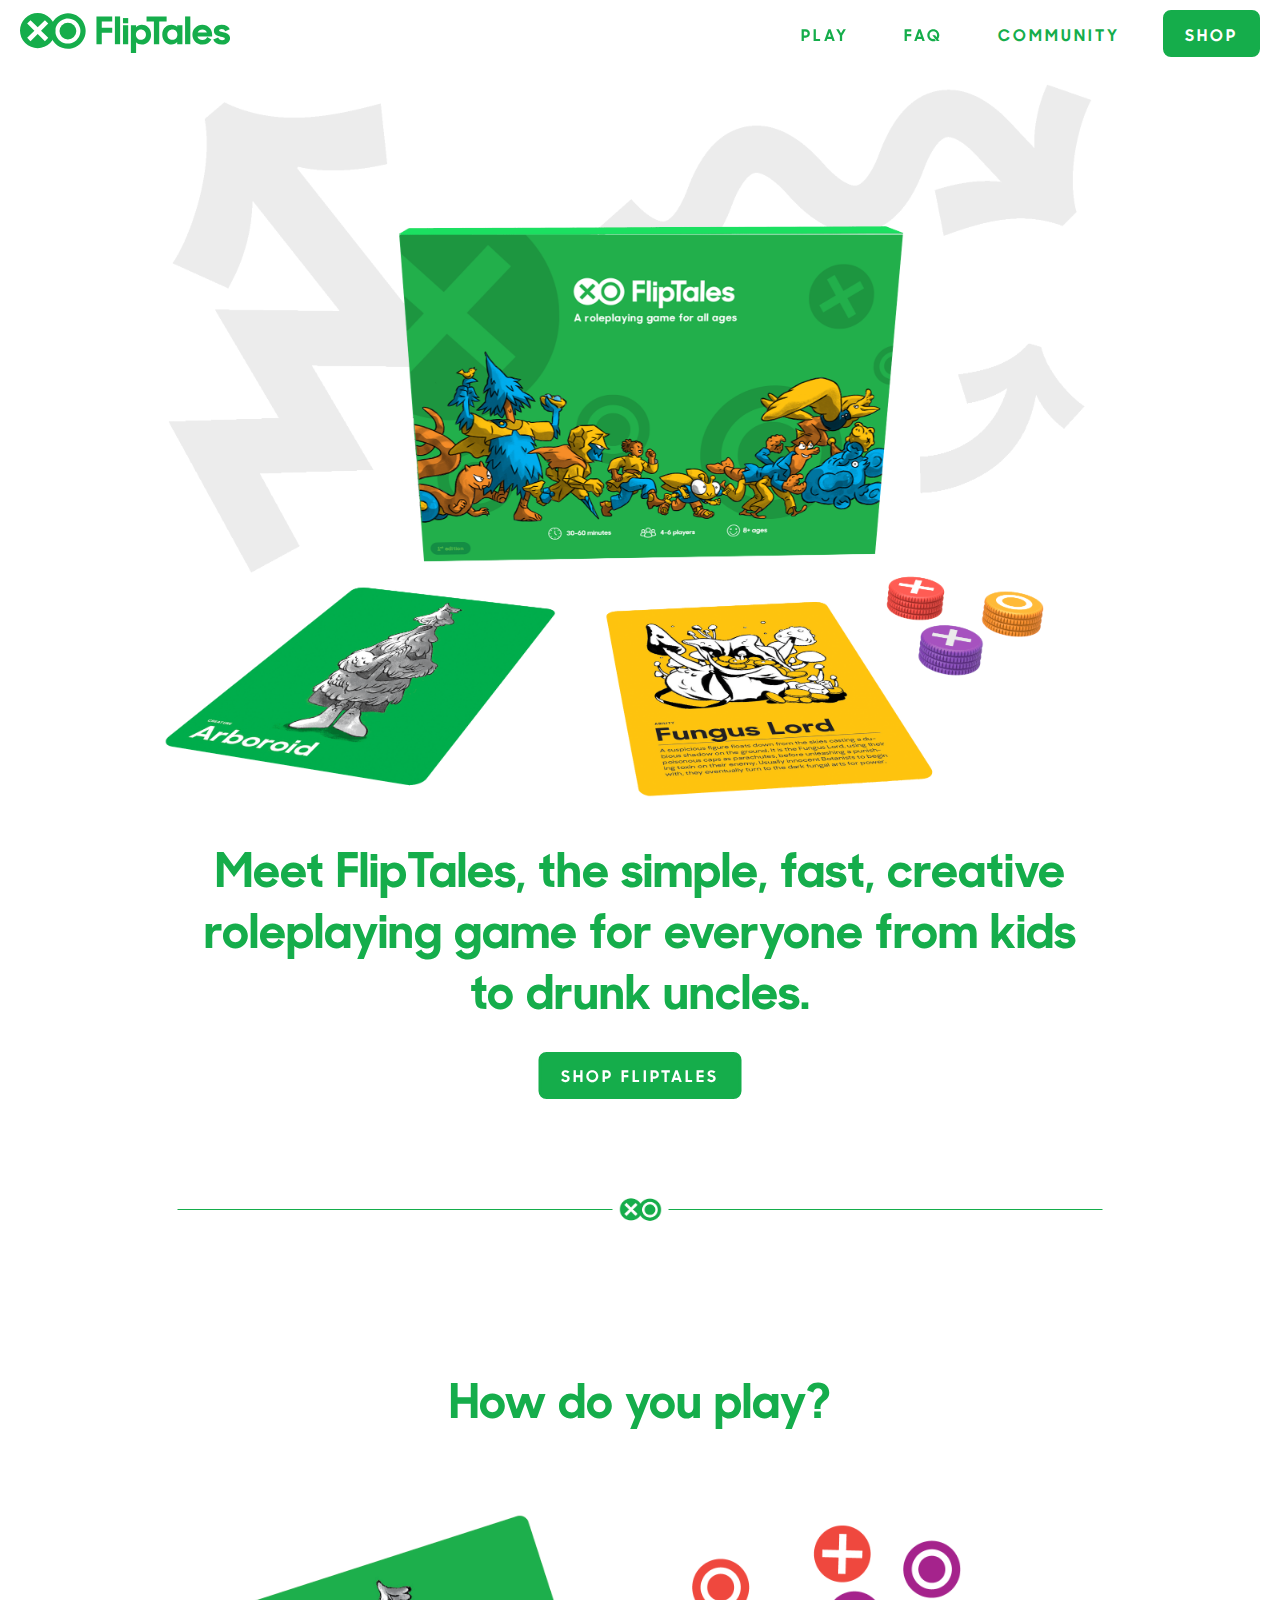
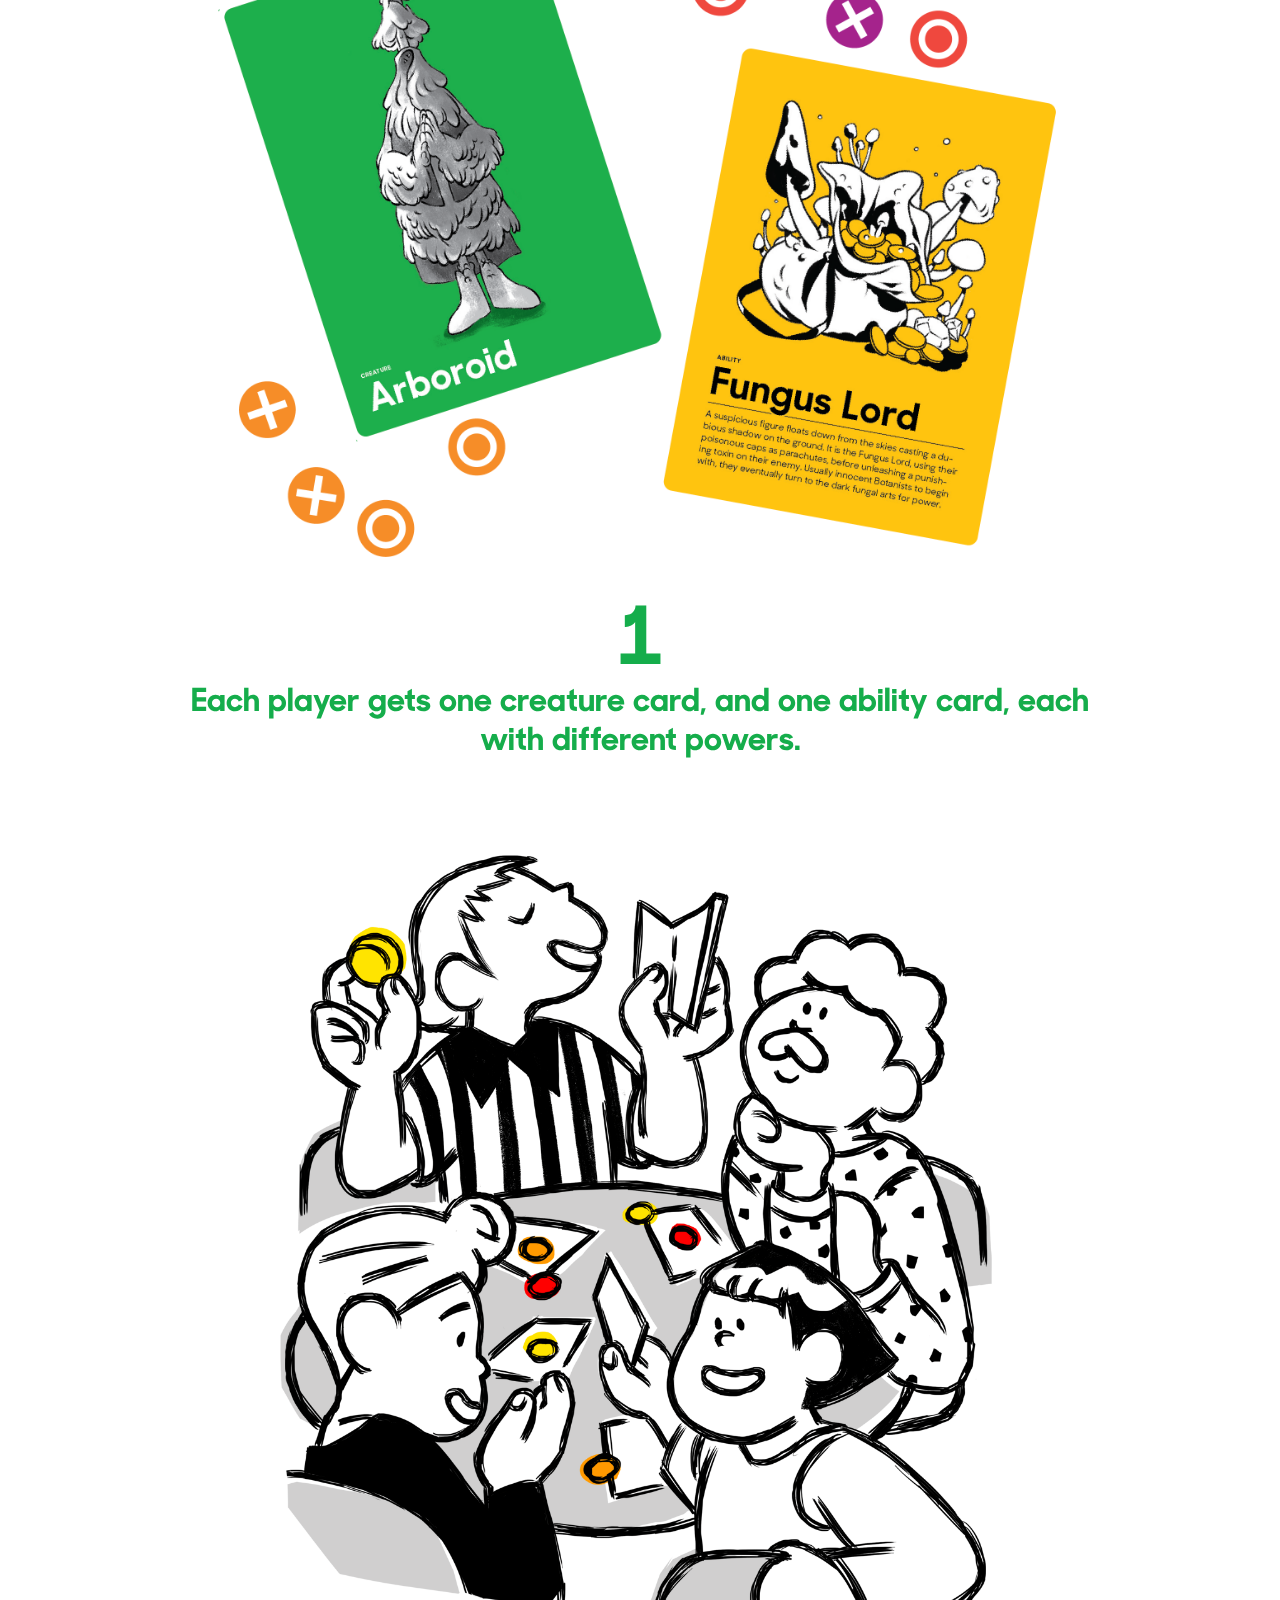
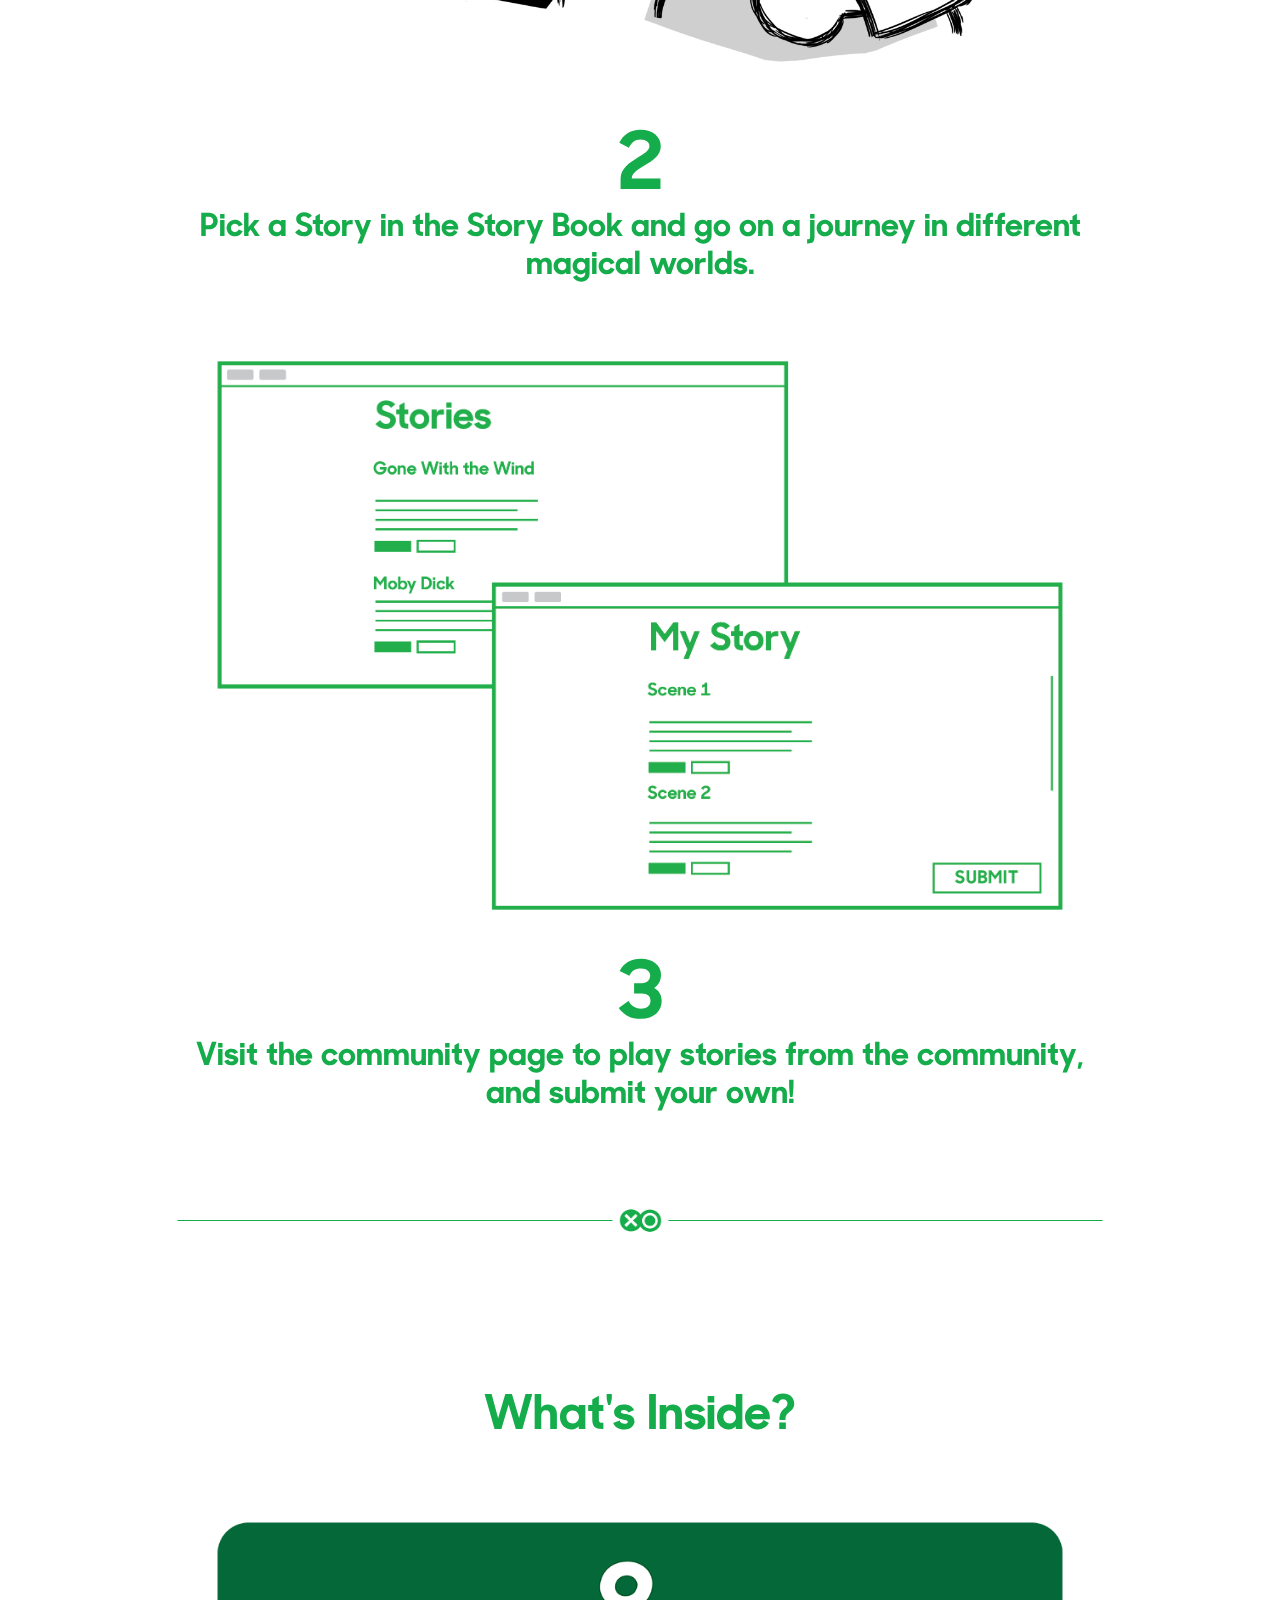
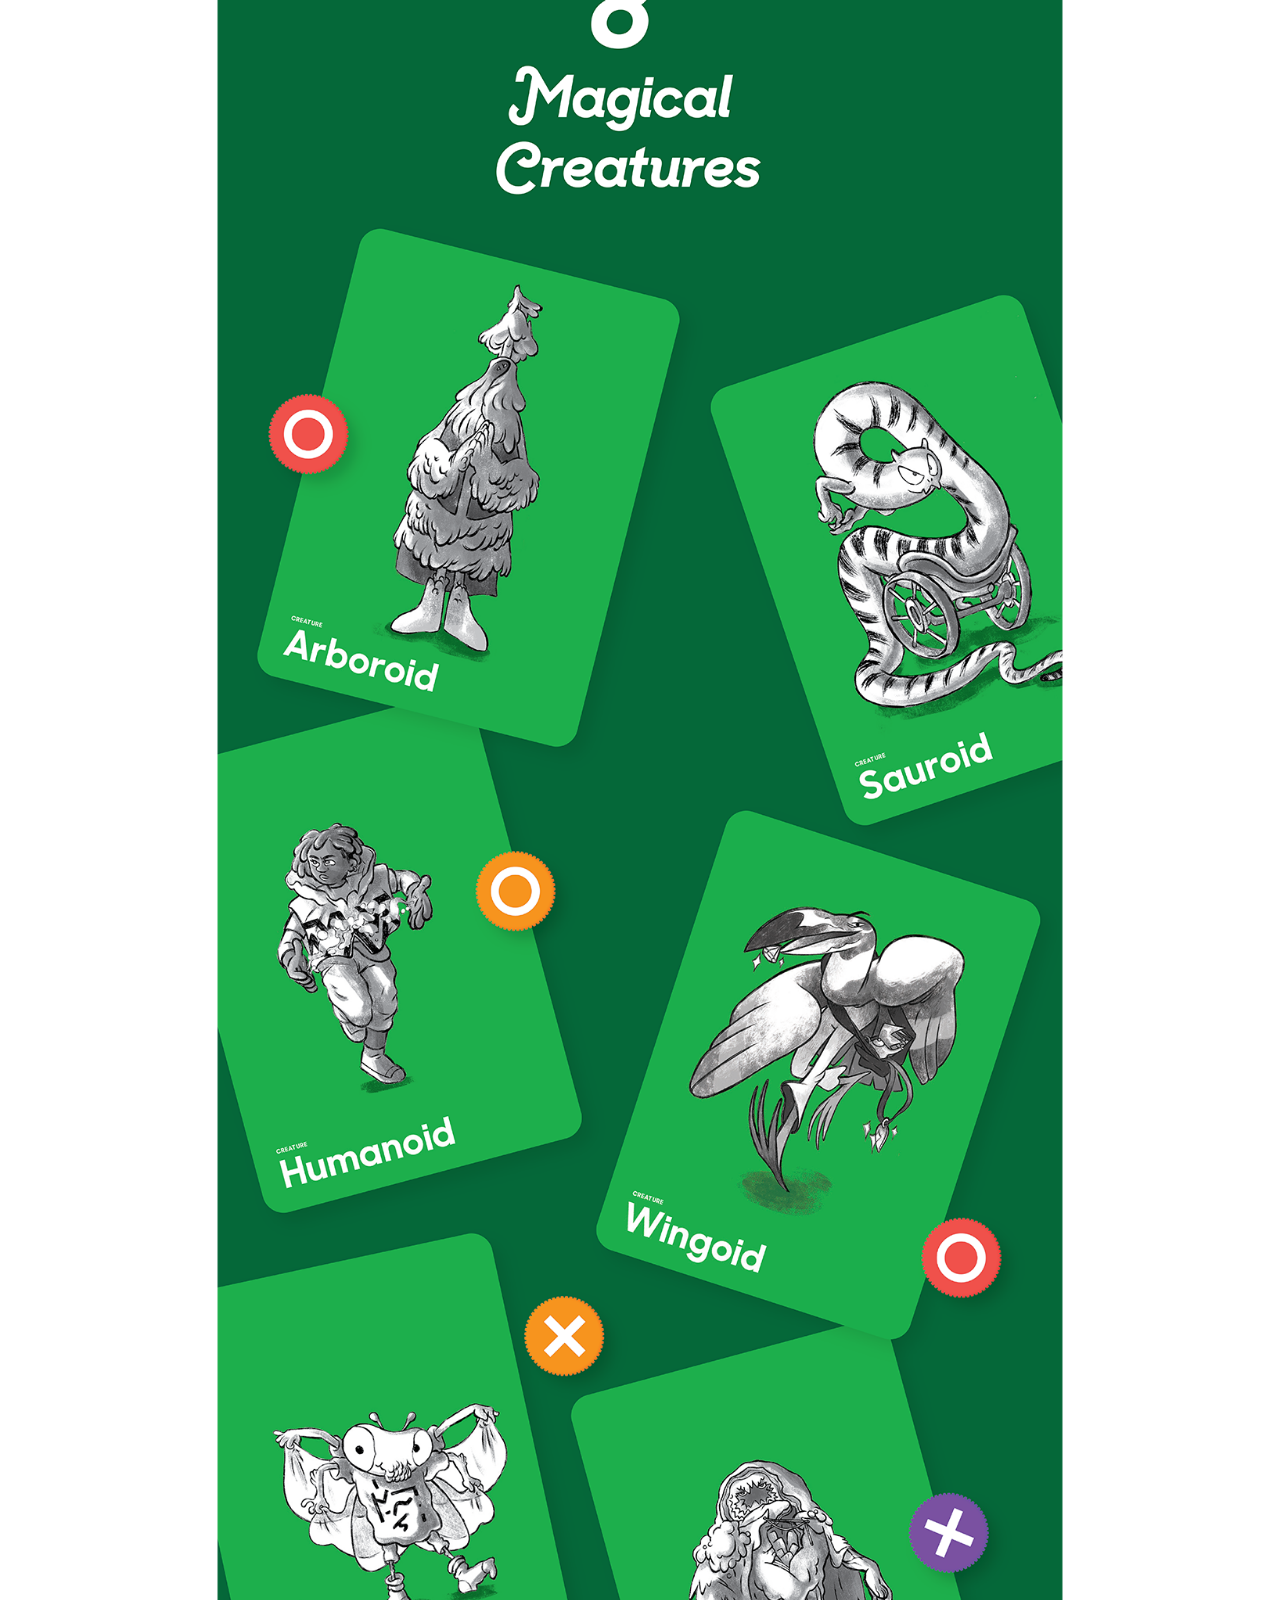
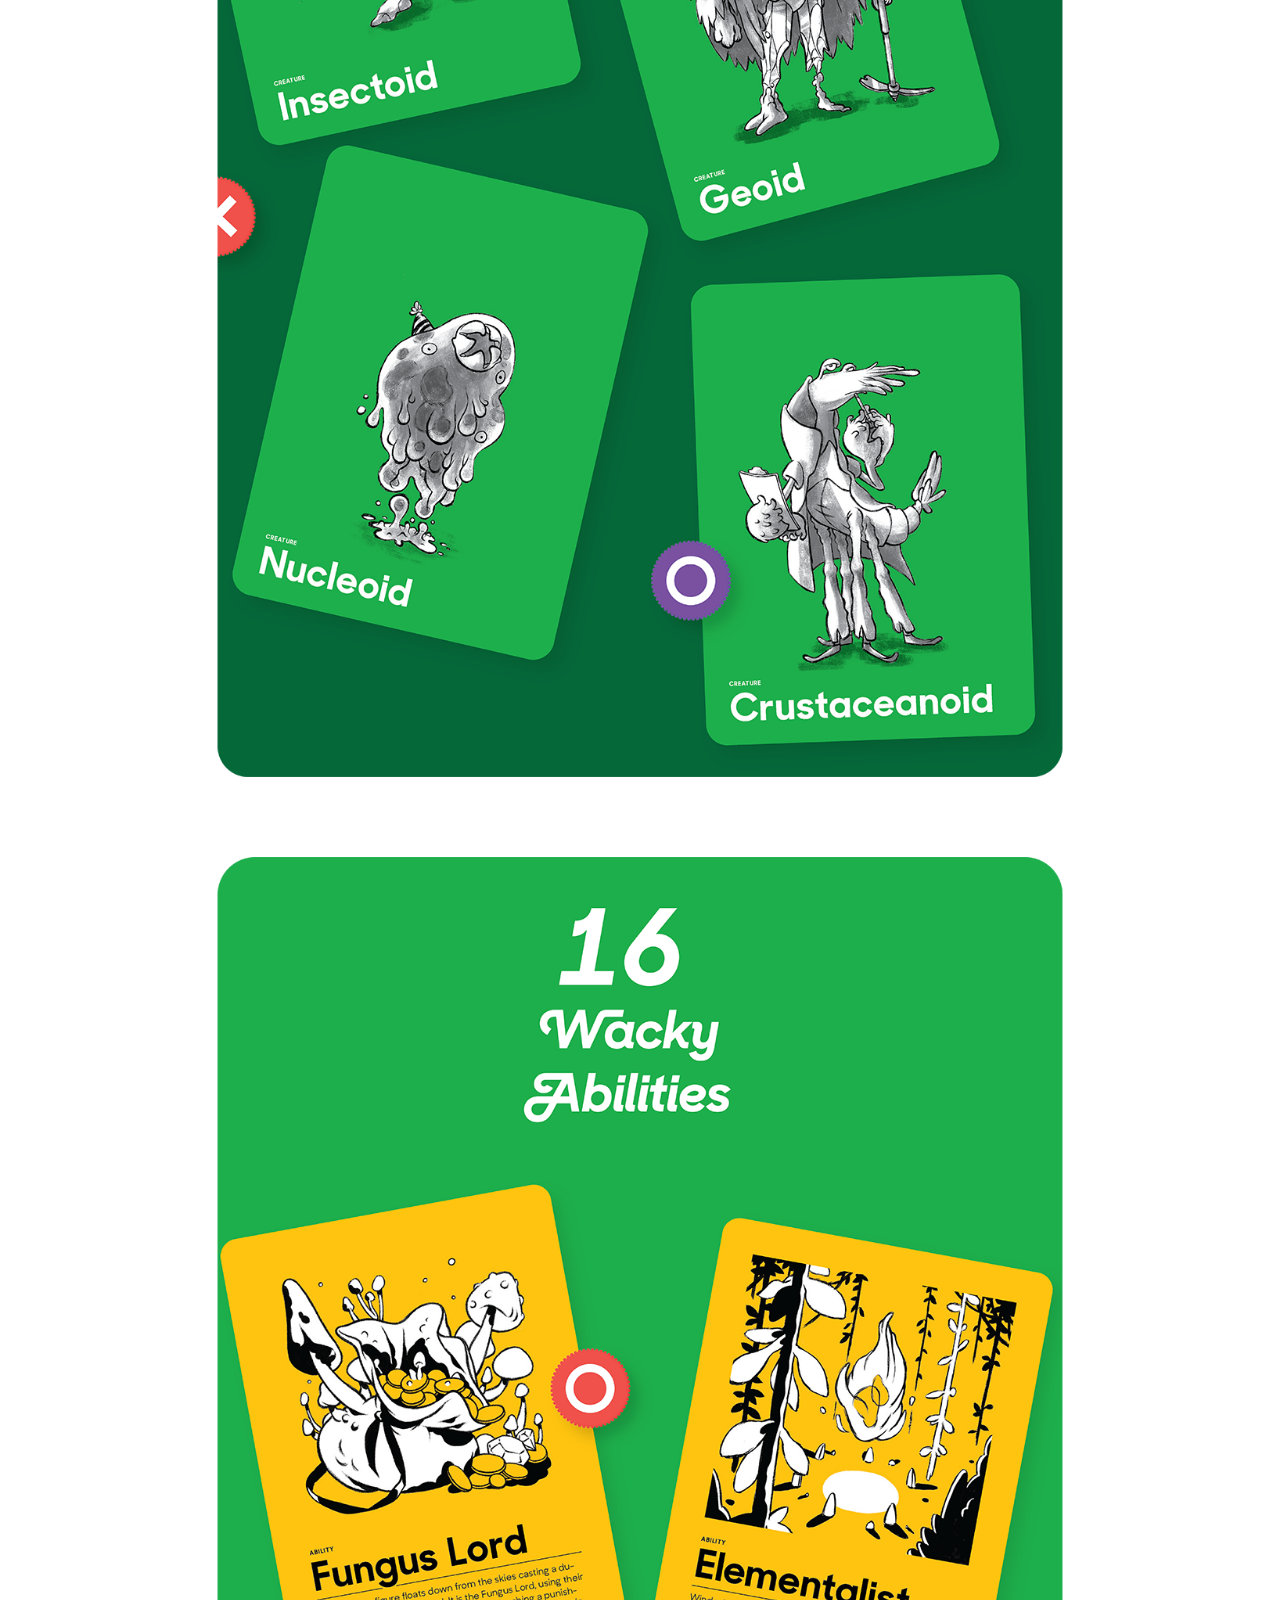
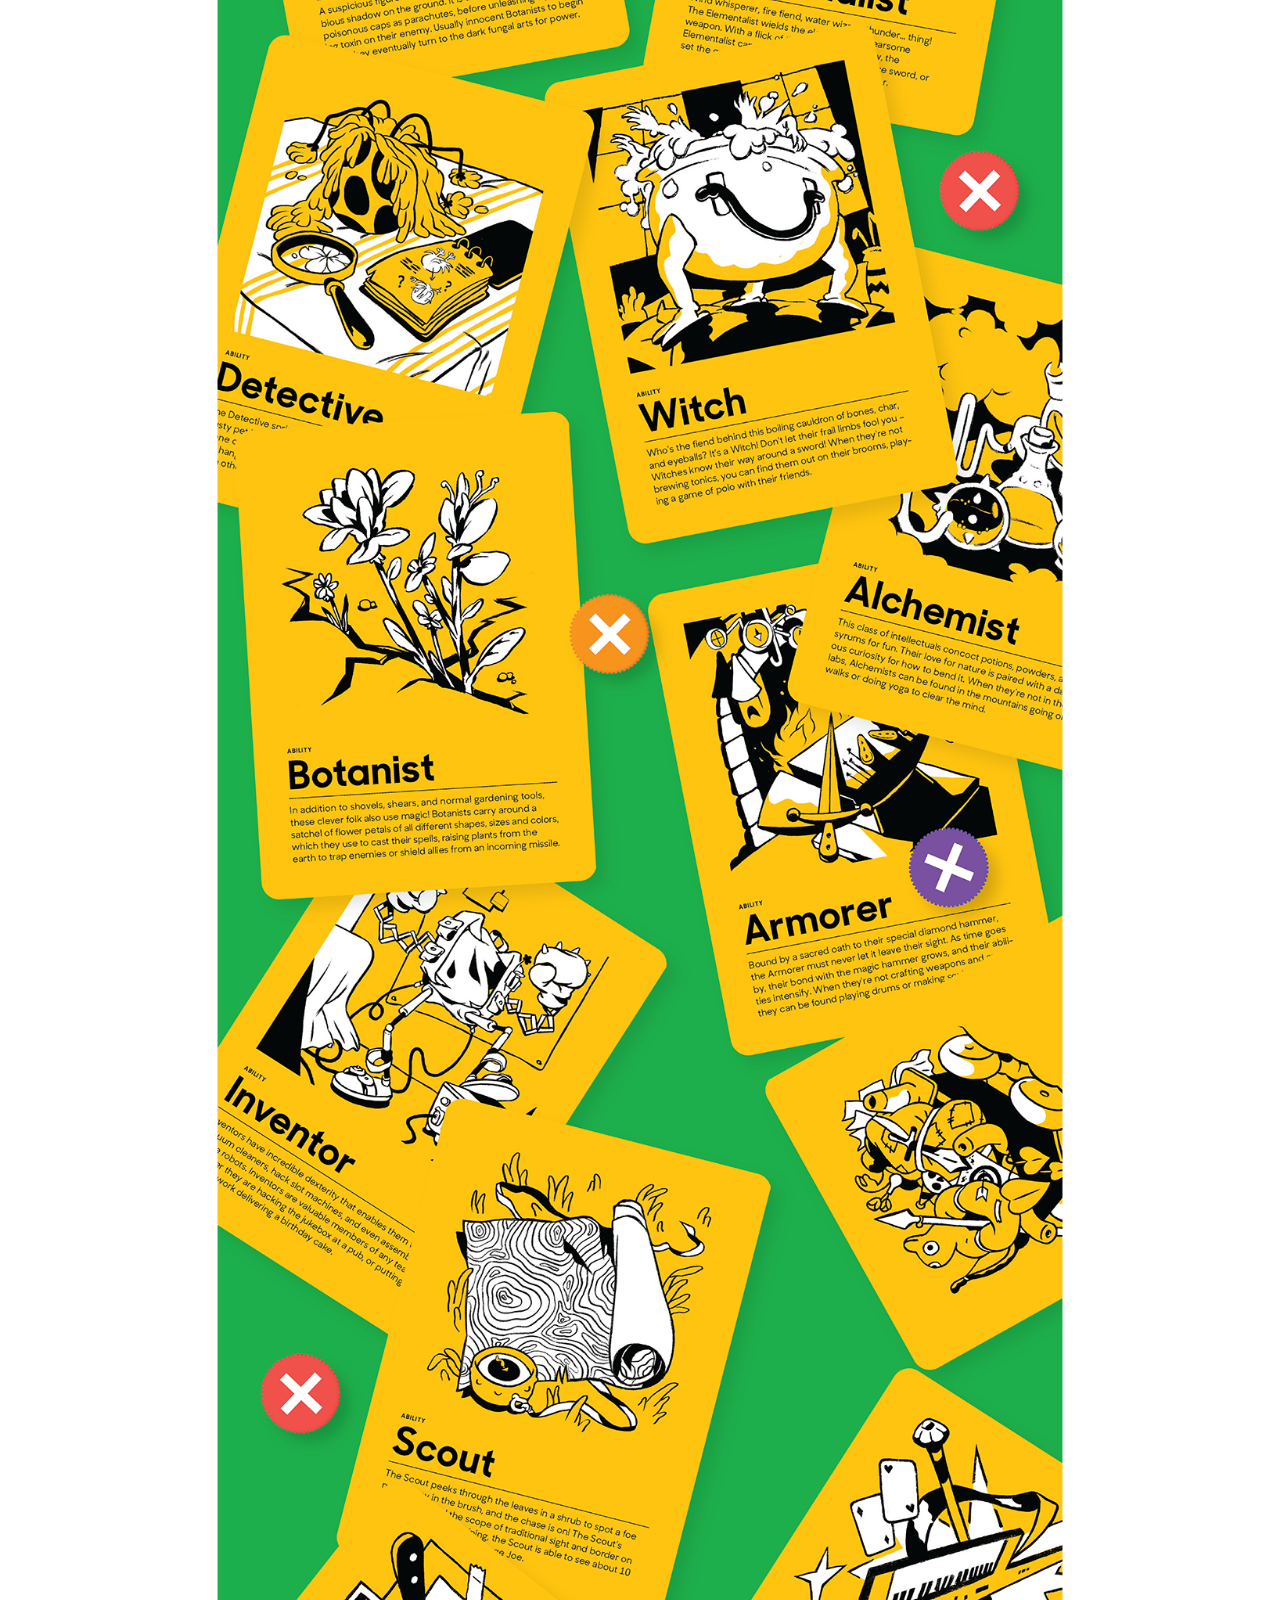
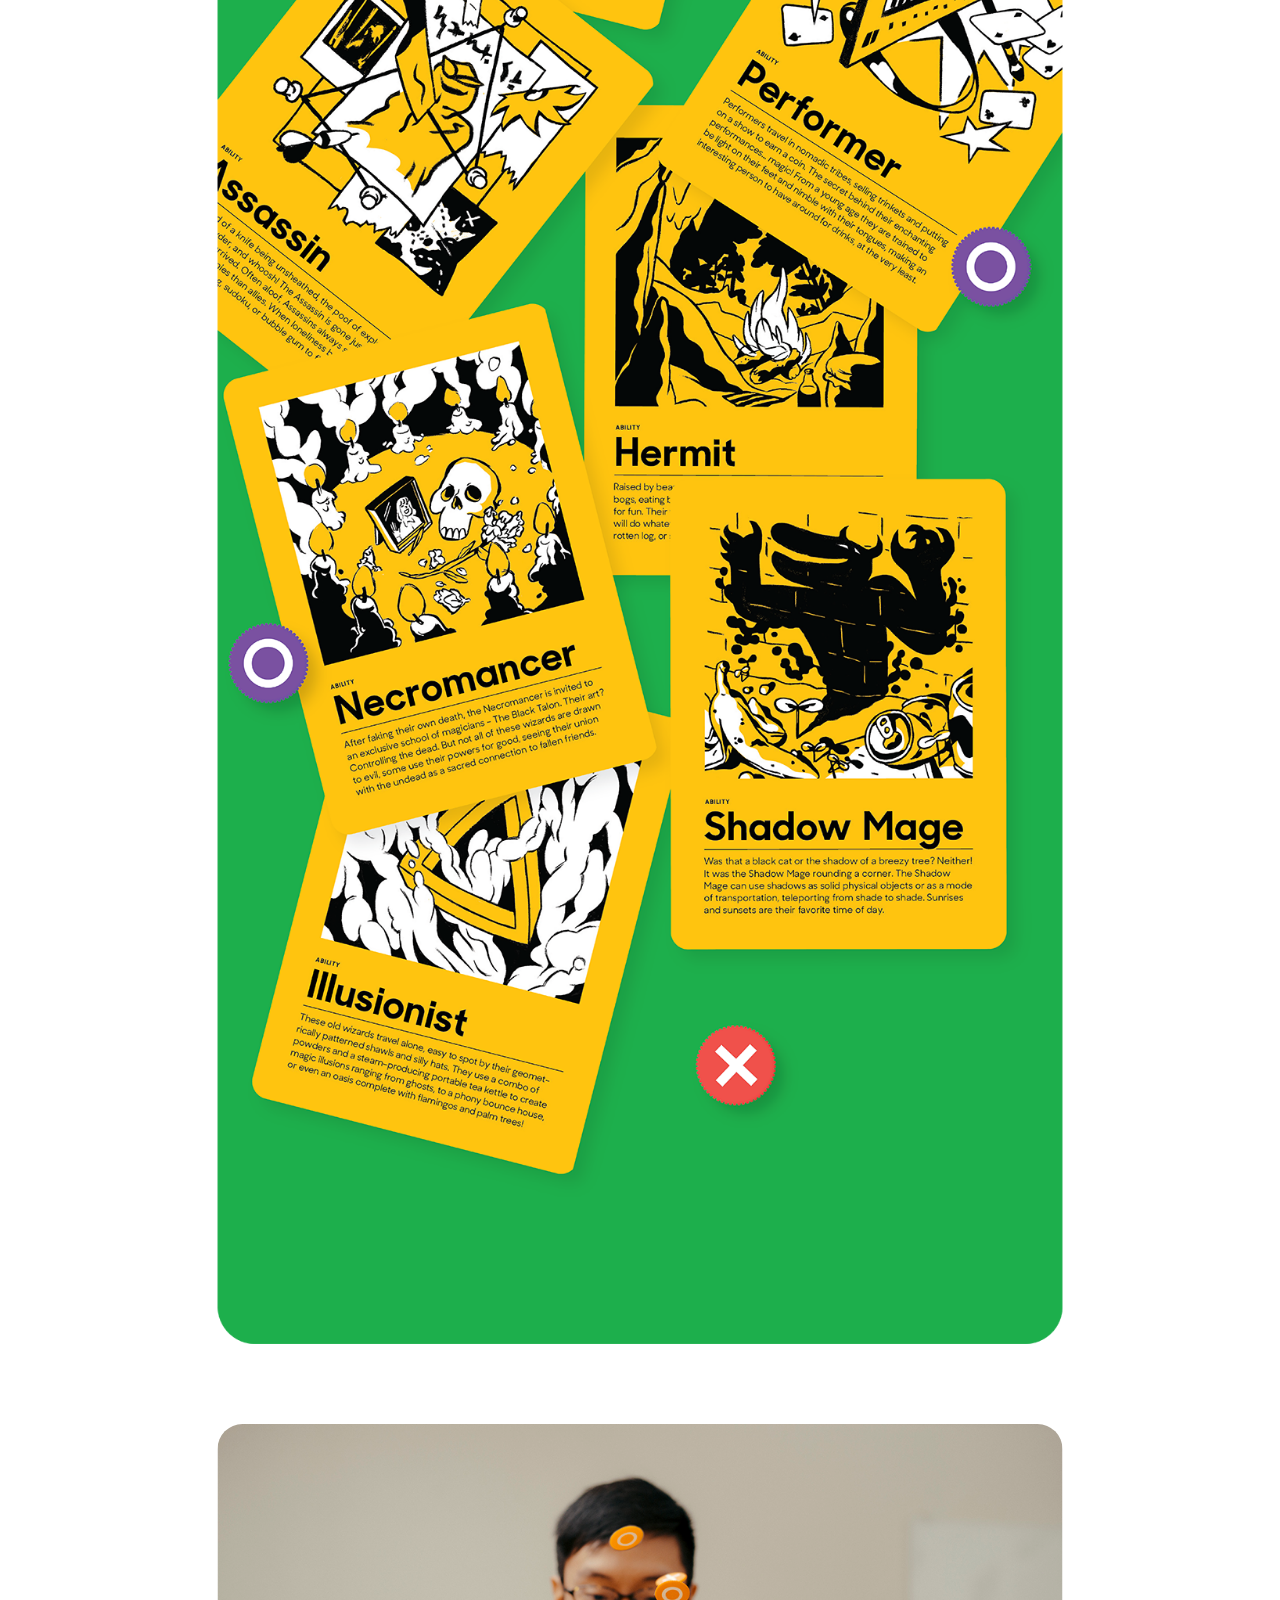
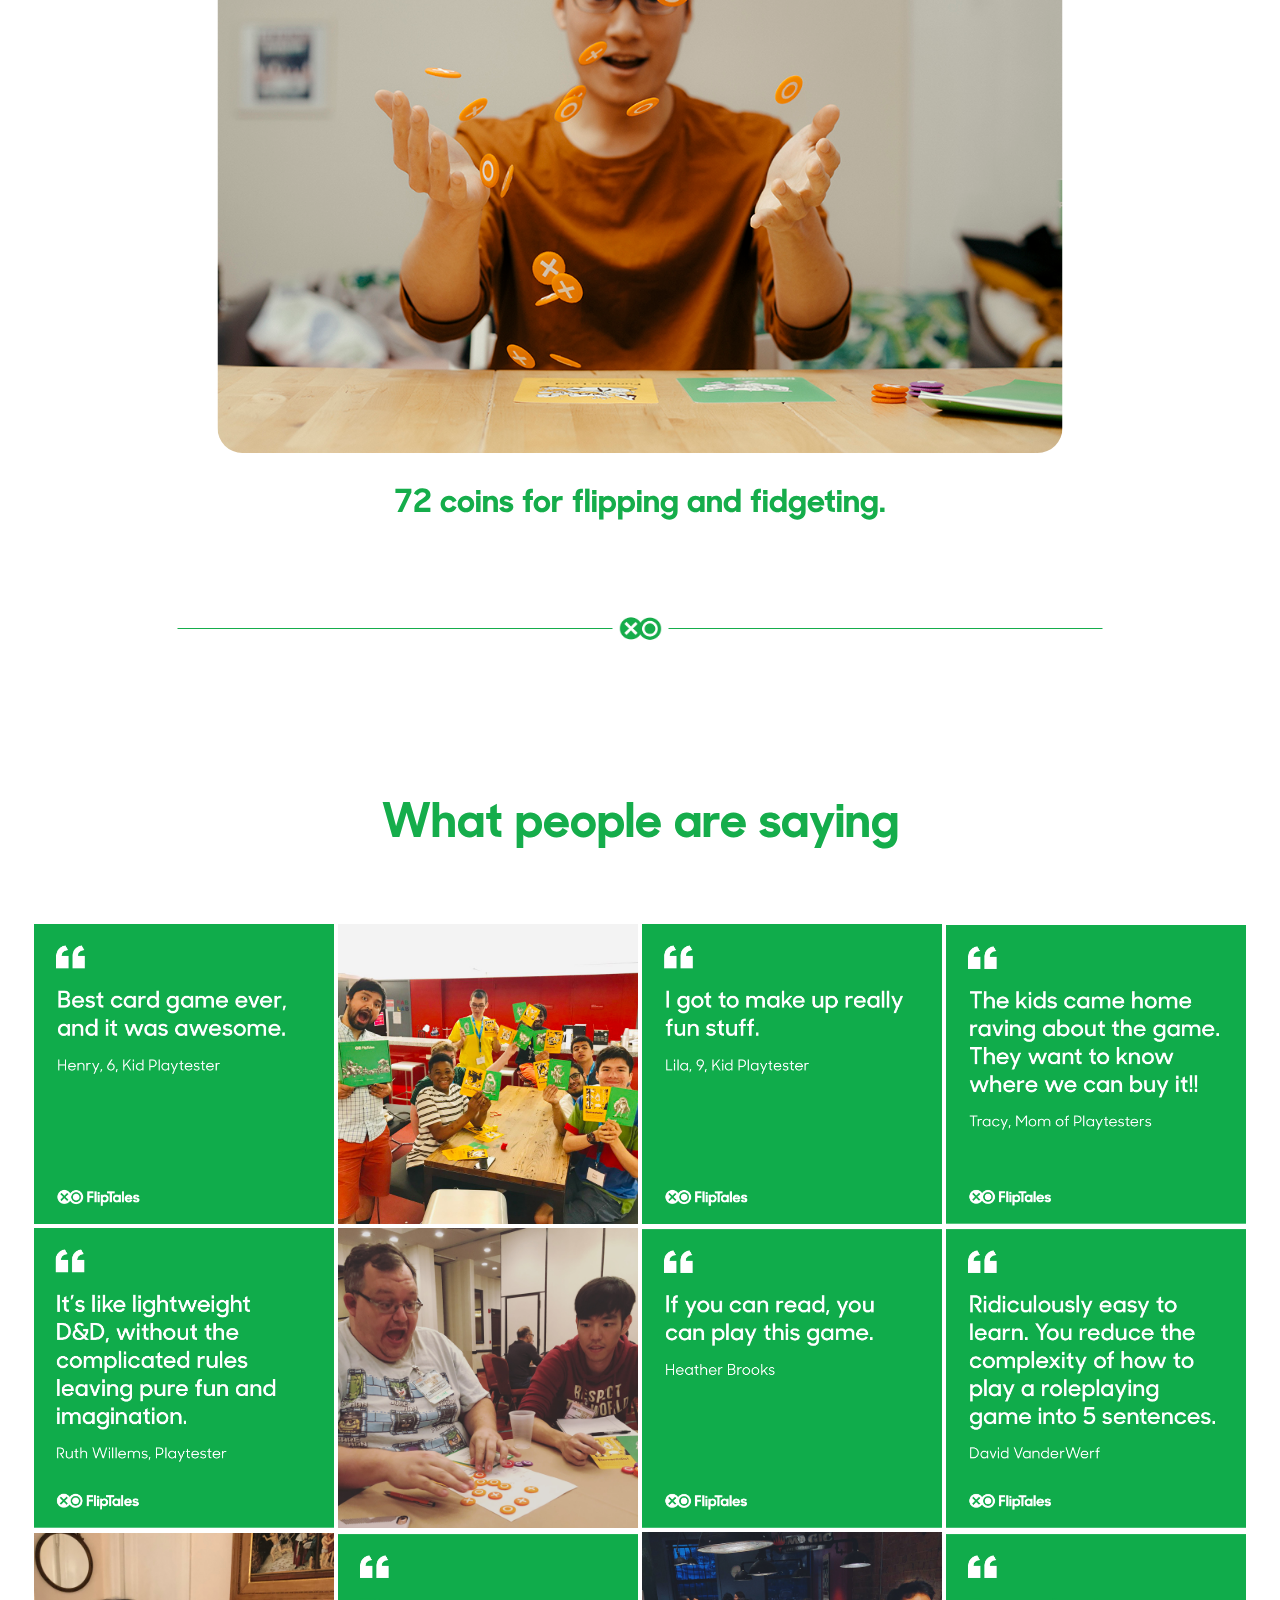
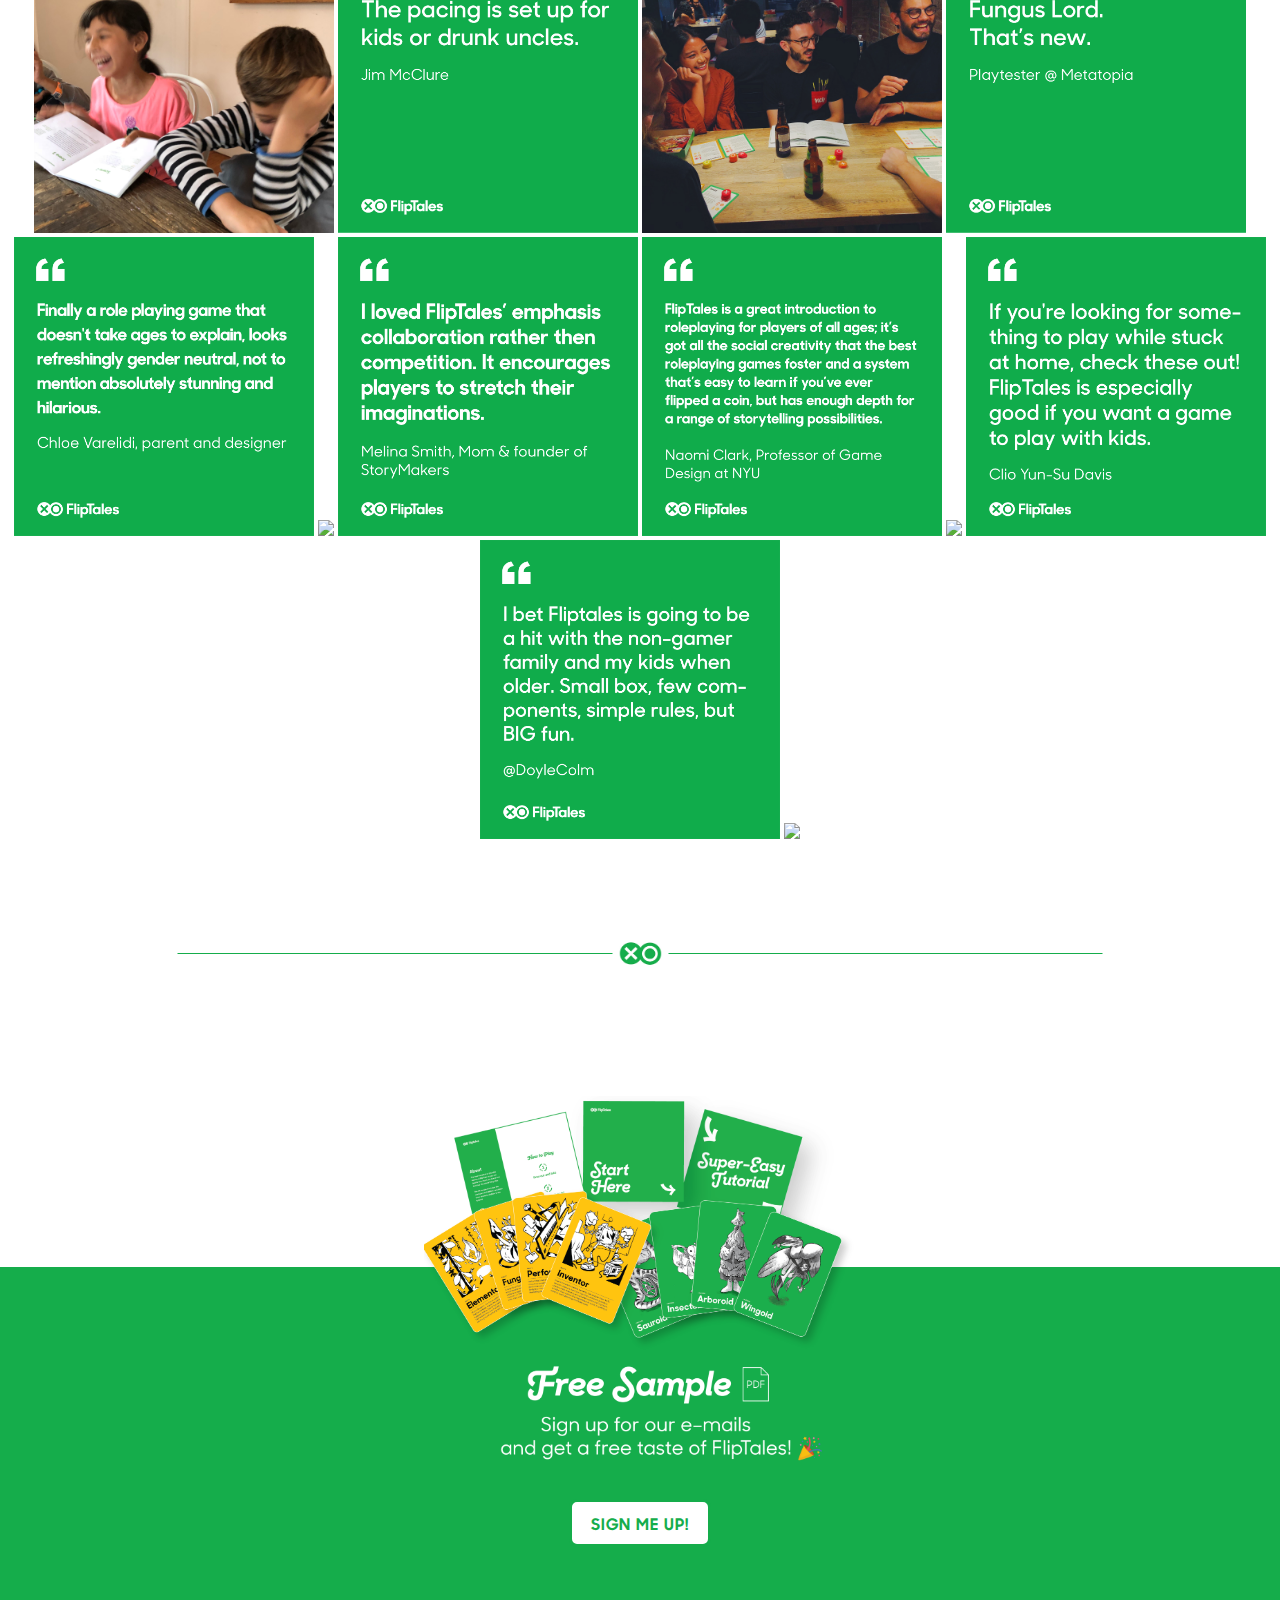
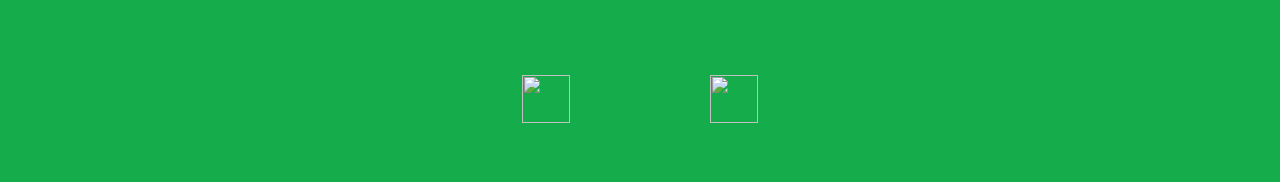
==== commit 6c7acce0: "loads of CSS changes" ====
--- a/index.html
+++ b/index.html
@@ -15,28 +15,54 @@
 
     gtag('config', 'UA-123279486-1');
   </script>
+    <meta content="width=device-width, initial-scale=1" name="viewport" />
 </head>
 <body>
   <nav>
     <a href="https://playfliptales.com"><img src="assets/images/fliptales-green-logo.svg" alt="logo-green-nav"></a>
-    <form class="button" action="https://shop.playfliptales.com/products/fliptales-first-edition" method="get">
+    <form class="button nav-item" action="https://shop.playfliptales.com/products/fliptales-first-edition" method="get">
       <input type="submit" name="shop button" value="SHOP">
     </form>
-    <form class="button-invert" action="https://playfliptales.com/stories" method="get">
+    <form class="button-invert nav-item" action="https://playfliptales.com/stories" method="get">
       <input type="submit" name="sign up button" value="COMMUNITY">
     </form>
-    <form class="button-invert" action="https://playfliptales.com/FAQ" method="get">
+    <form class="button-invert nav-item" action="https://playfliptales.com/FAQ" method="get">
       <input type="submit" name="FAQ button" value="FAQ">
     </form>
-    <form class="button-invert" action="https://playfliptales.com/Play" method="get">
+    <form class="button-invert nav-item" action="https://playfliptales.com/Play" method="get">
       <input type="submit" name="Play button" value="PLAY">
     </form>
   </nav>
+  <img id="mobile-menu" src="assets/images/icon-menu.svg" />
+  <script>
+    let menu_icon = document.getElementById("mobile-menu");
+    let menu_items = document.getElementsByClassName("nav-item");
+    let menu_is_open = false;
+    menu_icon.onclick = function(){
+      console.log("ho")
+      if (menu_is_open) {
+        for (let i = 0; i < menu_items.length; i++) {
+          setTimeout(function() {
+          menu_items[i].style.display = "none";
+          }, i*40);
+        }
+        menu_icon.src = "assets/images/icon-menu.svg"
+      } else {
+        for (let i = 0; i < menu_items.length; i++) {
+          setTimeout(function() {
+          menu_items[i].style.display = "block";
+        }, i*40);
+        }
+        menu_icon.src = "assets/images/icon-close.svg"
+      }
+      menu_is_open = !menu_is_open;
+    }
+  </script>
   <figure>
     <img id="hero-image" src="assets/images/box-plus-parts-render.png" alt="rendering of FlipTales box">
   </figure>
   <article>
-    <h1>Introducing FlipTales, a roleplaying game for all ages.</h1>
+    <h1>Meet FlipTales, the simple, fast, creative roleplaying game for everyone from kids to drunk uncles.</h1>
     <form class="button u-text-align-center" action="https://shop.playfliptales.com" method="get">
       <input type="submit" name="shop button" value="SHOP FLIPTALES">
     </form>
@@ -74,6 +100,8 @@
       <img src="assets/images/green-icon-only-small.jpg" class="icon" alt="FlipTales logo icon">
     </div>
     <h1 class="u-mar-top">What people are saying</h1>
+    <br>
+    <br>
   </article>
   <div class="u-text-align-center squares">
     <img src="assets/images/quote-1.jpg">
--- a/style.css
+++ b/style.css
@@ -18,8 +18,10 @@
 }
 
 article {
-  margin-left: 30%;
-  margin-right: 30%;
+max-width: 925px;
+position: relative;
+left: 50%;
+transform: translateX(-50%);
 }
 
 body {
@@ -39,6 +41,10 @@
 
 #hero-image {
   width: 80%;
+}
+
+#mobile-menu{
+  display: none;
 }
 
 h1 {
@@ -74,13 +80,13 @@
 }
 
 footer {
+  margin-top: 8em;
   background: linear-gradient(white 25%, var(--green) 25%);
   color: white;
   padding-left: 30%;
   padding-right: 30%;
   padding-bottom: 1rem;
   padding-top: -4rem;
-  clear: both;
 }
 
 nav {
@@ -165,6 +171,7 @@
   text-align: center;
 }
 
+
 .icon {
   width: 48px;
 }
@@ -178,7 +185,7 @@
 }
 
 .story-card {
-  width: calc(100% - 2rem - 6px);
+  width: 20vw;
   border-radius: 1rem;
   border-style: solid;
   border-width: 3px;
@@ -209,12 +216,24 @@
 
 .card-container{
   padding-bottom: 2rem;
-  display: block;
-}
-.card-container:after{
-    clear: both;
-    content: "";
-    display: block;
+  display: flex;
+  justify-content: space-between;
+  padding-left: 10px;
+  flex-direction: row;
+  flex-wrap: wrap;
+  width: 900px;
+  margin:0px;
+  max-width: 100%;
+}
+
+.playing-card-container{
+  padding-bottom: 2rem;
+  display: flex;
+  justify-content: center;
+  flex-direction: row;
+  width: 100%;
+  margin:0px;
+  max-width: 100%;
 }
 
 .u-text-align-center {
@@ -236,11 +255,6 @@
 }
 .separator::after {
     margin-left: .25em;
-}
-
-.card-container{
-  display: flex;
-  justify-content: center;
 }
 
 .vertical-stack{
@@ -250,6 +264,7 @@
   margin-right: 4%;
   margin-bottom:0;
   align-items: center;
+  perspective: 1200px;
 }
 
 select {
@@ -271,7 +286,7 @@
   border-radius: 16px;
   transition: transform 500ms;
   transition-timing-function: ease-in-out;
-  perspective: 100px;
+  transform-style: preserve-3d;
 }
 
 #abilityCard {
@@ -279,7 +294,13 @@
   border-radius: 16px;
   transition: transform 500ms;
   transition-timing-function: ease-in-out;
-  perspective: 100px;
+  transform-style: preserve-3d;
+}
+
+#check-out {
+  max-width: 600px;
+  margin: auto;
+  margin-bottom: 1.5em;
 }
 
 ul.coins {
@@ -304,24 +325,72 @@
 ul.coins li.controls img{
   width: 35px;
 }
+
+.jumbo {
+  width: 100%;
+}
+
 /*mobile*/
 @media only screen
-  and (max-device-width: 1024px)
+  and (max-device-width: 700px)
   and (-webkit-min-device-pixel-ratio: 1) {
+    html{
+      width: 100%;
+    }
+    body{
+      width: 100%;
+    }
+    .story-card {
+      min-width: 0;
+      width: 84vw;
+    }
+    #mobile-menu{
+      display: block;
+      position: fixed;
+      top: 3vh;
+      right: 3vh;
+      width: 4vh;
+      opacity: .4;
+      z-index: 10;
+    }
+    #hero-image {
+      width: 100%;
+    }
     .card-container{
       flex-direction: column;
+      padding: 0px;
+    }
+
+    .jumbo h2{
+      font-size: 1.4rem;
+      line-height: normal;
+      text-align: left;
     }
     select {
-      font-size: 3em;
+      font-size: 1.4em;
       background-color: white;
       padding:.25em .5em;
+      padding-right: 1.5em;
     }
     .coins{
       flex-direction: row;
+      flex-wrap: wrap;
+      max-width: 100%;
+    }
+
+    ul.coins li img {
+      width: 14vw;
     }
     .vertical-stack{
       margin-bottom: 34px;
     }
+    .u-mar-top {
+      margin-top: 2em;
+      margin-bottom: 0;
+    }
+    #check-out{
+      padding: 4vw;
+    }
     #creature-selector{
       margin-bottom: 34px;
     }
@@ -336,12 +405,36 @@
       width: 80vw;
     }
     article {
-      margin-left: 5%;
-      margin-right: 5%;
+      padding: 0% 0%;
+      margin: 0;
+      width: 100%;
+      display: flex;
+      flex-direction: column;
+    }
+    p {
+      font-size: 1.2rem;
+    }
+    form{
+      margin-block-end: 0;
+    }
+    .nav-item {
+      display: none;
+      margin-top: 2vh;
+    }
+    nav form.button-invert input {
+      margin-right: 0;
+    }
+    nav form.button input {
+      margin-right: 0;
+    }
+    section {
+      align-items: center;
     }
     footer {
-      padding-left: 5%;
-      padding-right: 5%;
+      position: relative;
+      padding: 0px;
+      margin:0px;
+      width:100%;
     }
     button {
       font-size: 2rem;
@@ -350,12 +443,37 @@
       padding-right: 2rem;
     }
     nav img {
-      height: 3.5rem;
+      width:40vw;
     }
     nav {
-      padding: 20px 20px;
+      position: fixed;
+      top: 0px;
+      left:0px;
+      display: flex;
+      padding: 2vh 0px;
+      flex-direction: column;
+      align-items: center;
+      width:100%;
+      z-index: 1;
     }
     img.social {
-      height: 8rem;
-    }
-}
+      height: 2rem;
+      margin: 0;
+    }
+    footer h1 {
+      margin-bottom: 0;
+      padding-bottom: 4vh;
+    }
+    h1 {
+      font-size: 2rem;
+      line-height: normal;
+      padding: 0 4vw;
+    }
+    h2 {
+      padding: 0 4vw;
+    }
+
+    .squares img {
+      margin-bottom: 2vh;
+    }
+}
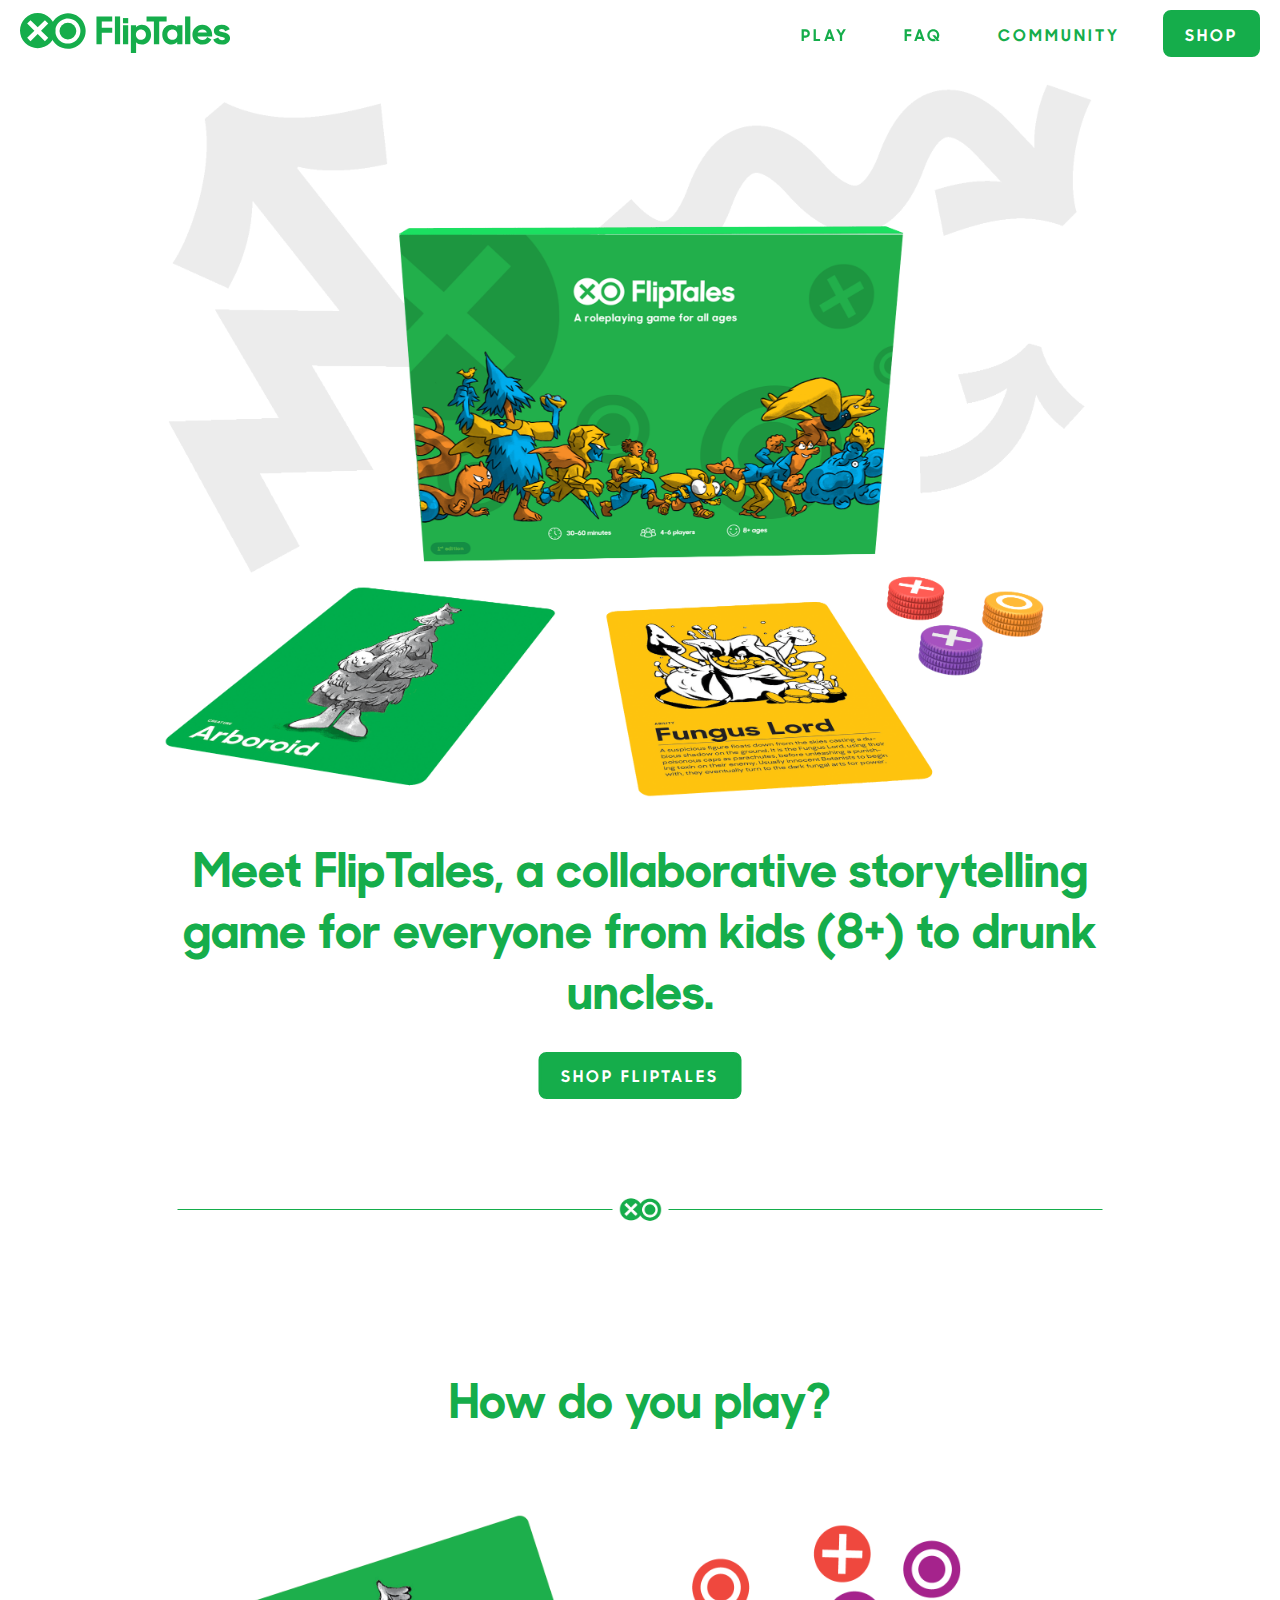
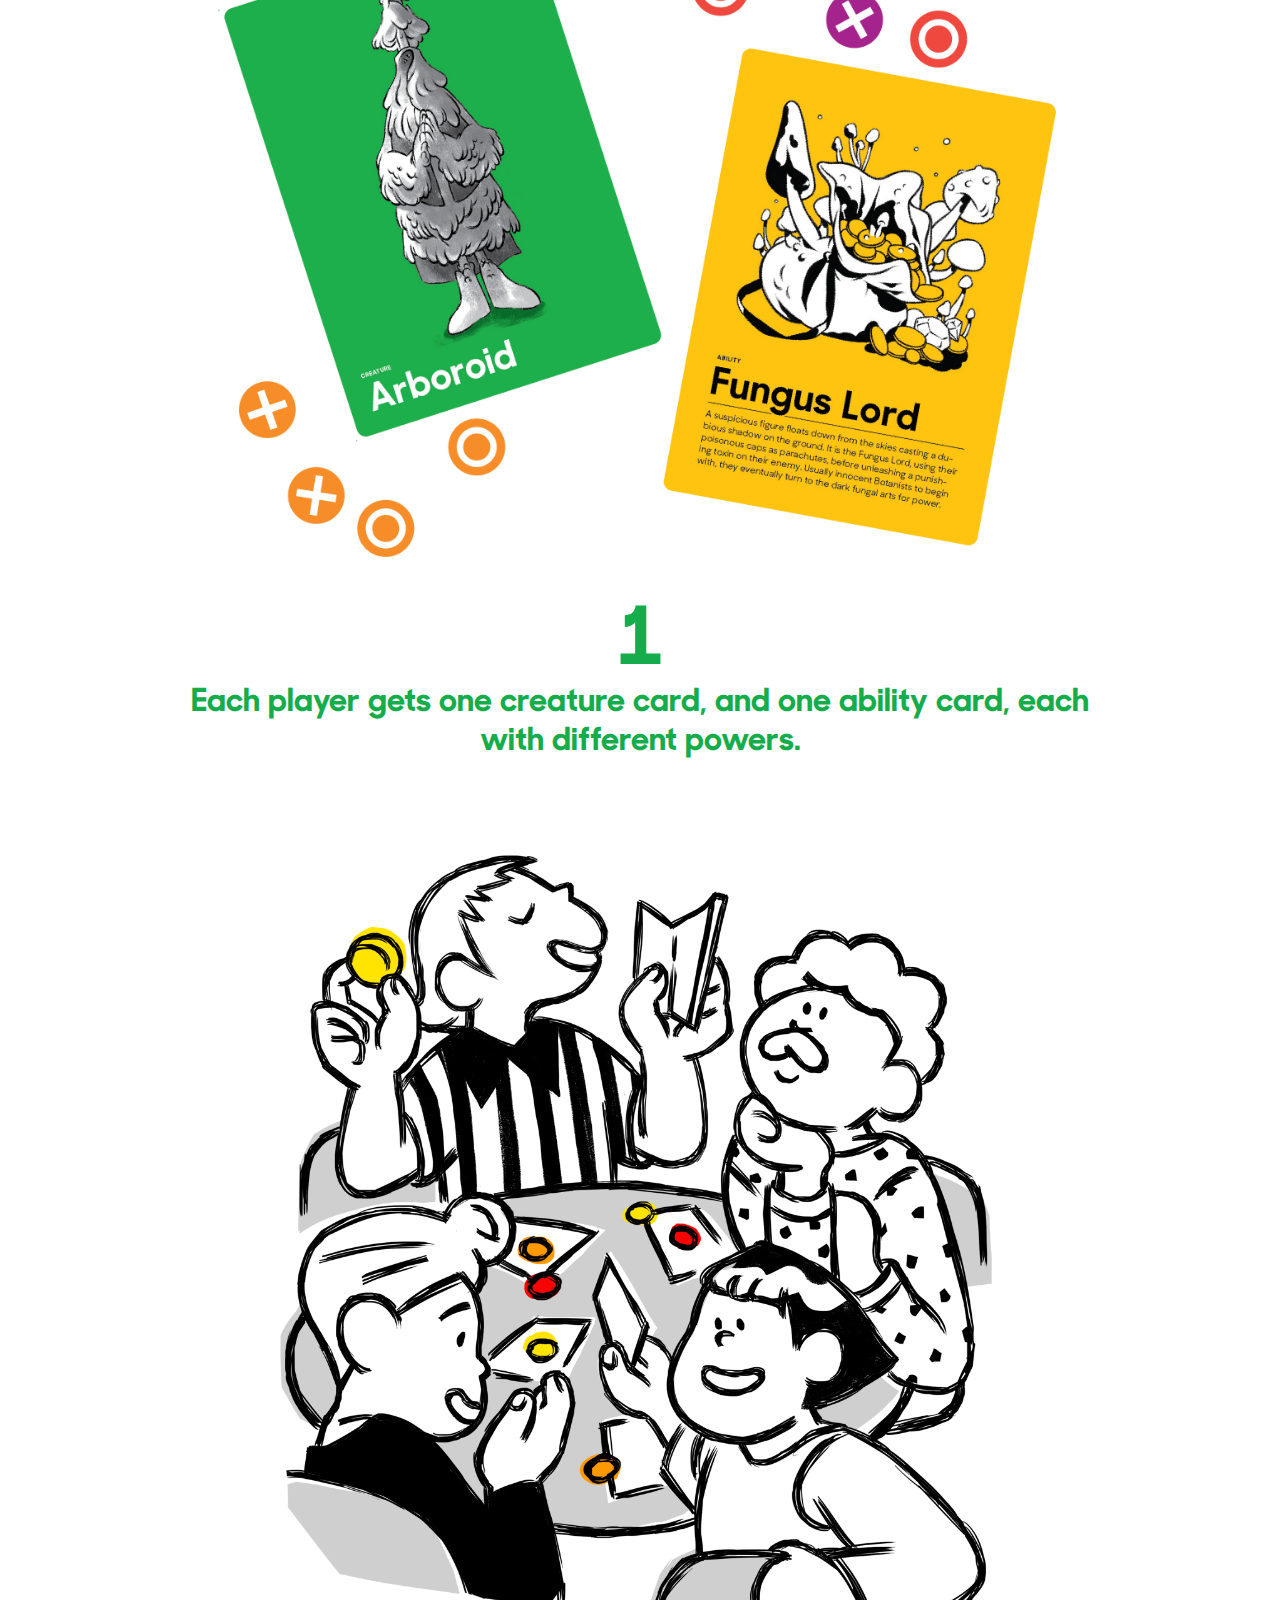
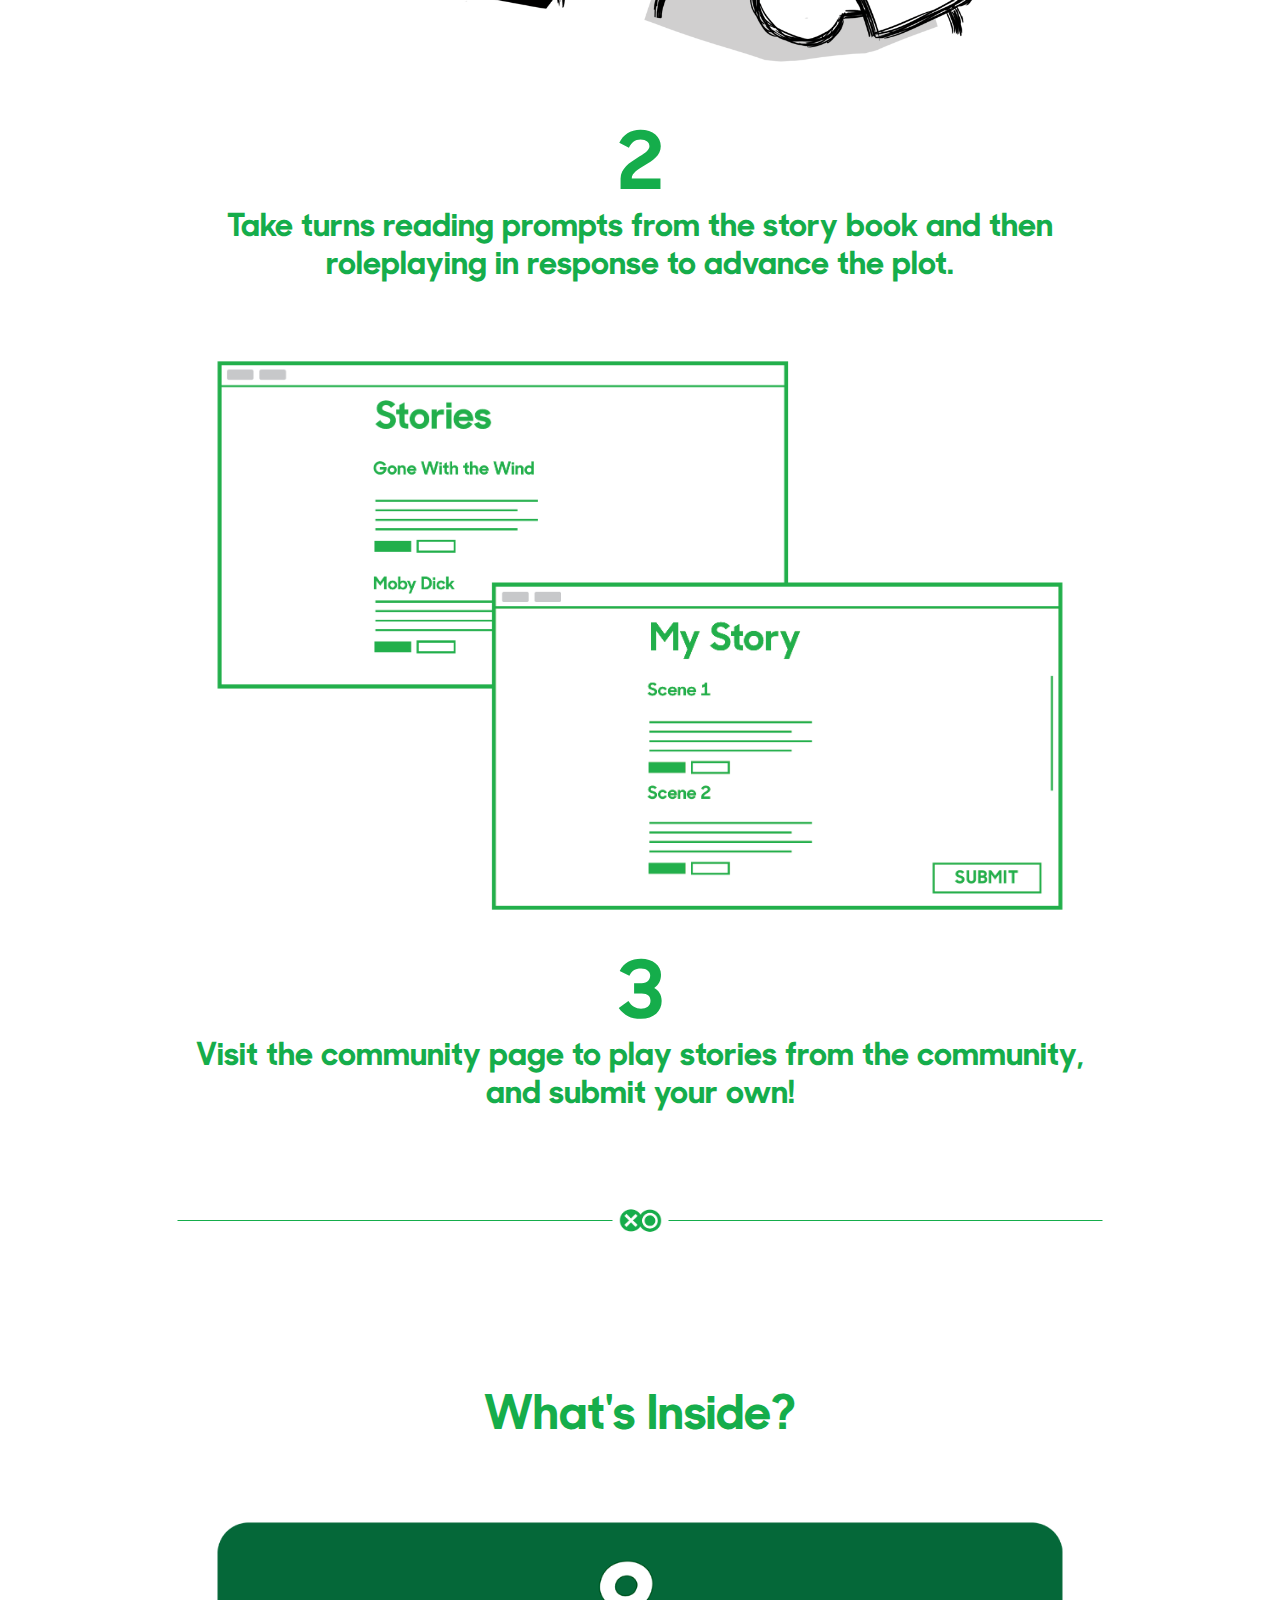
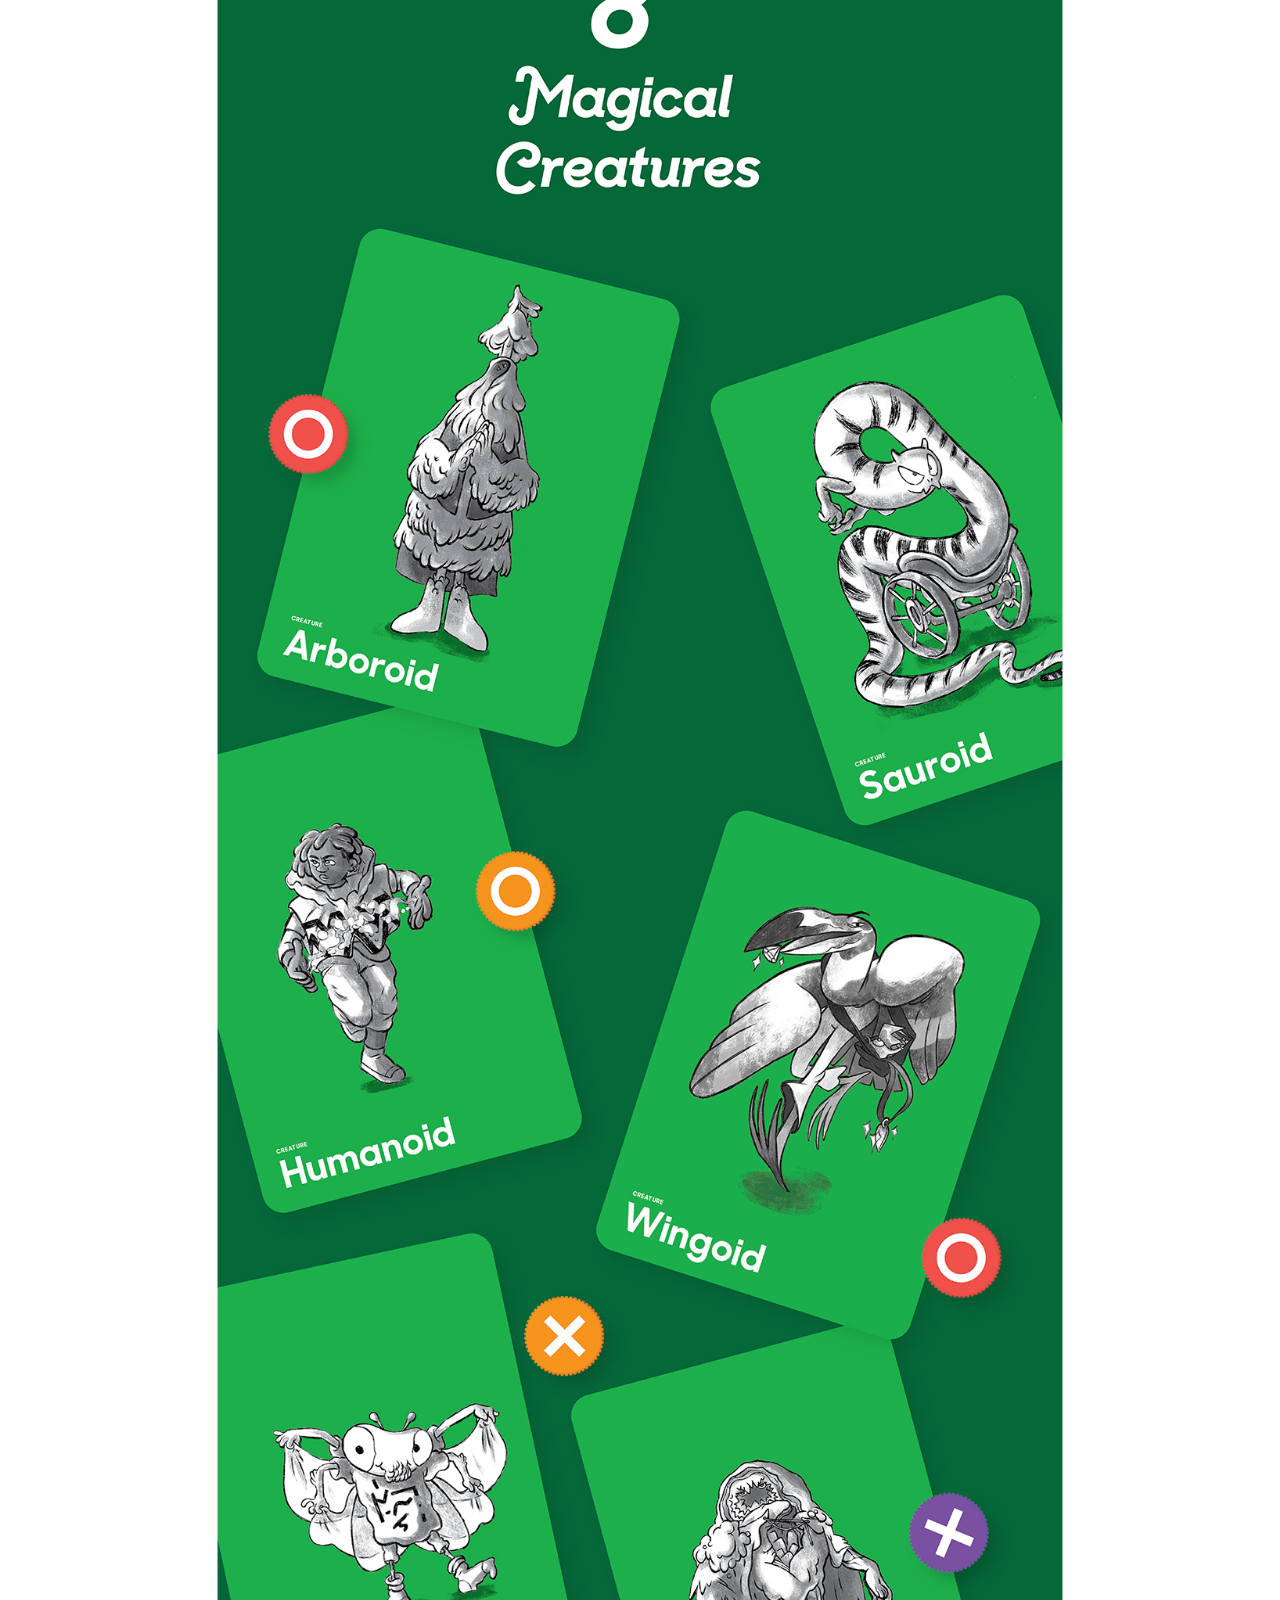
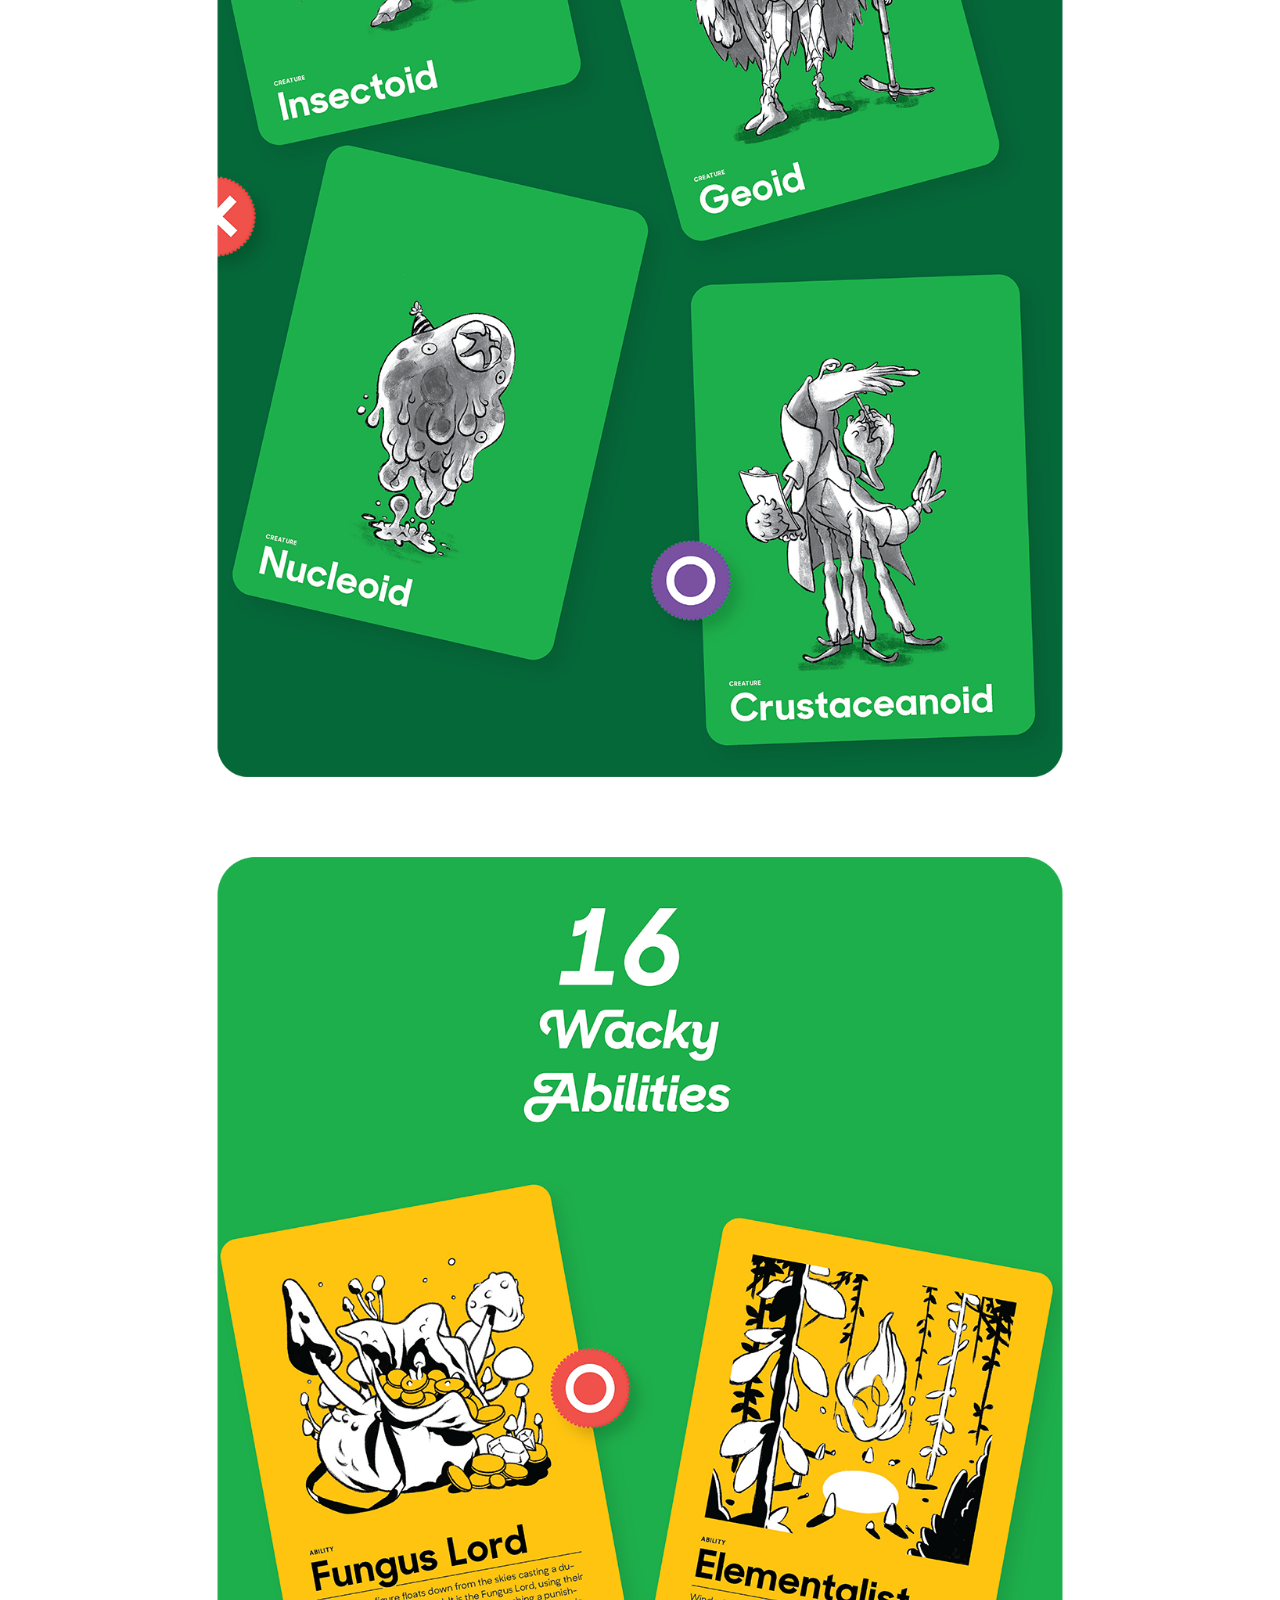
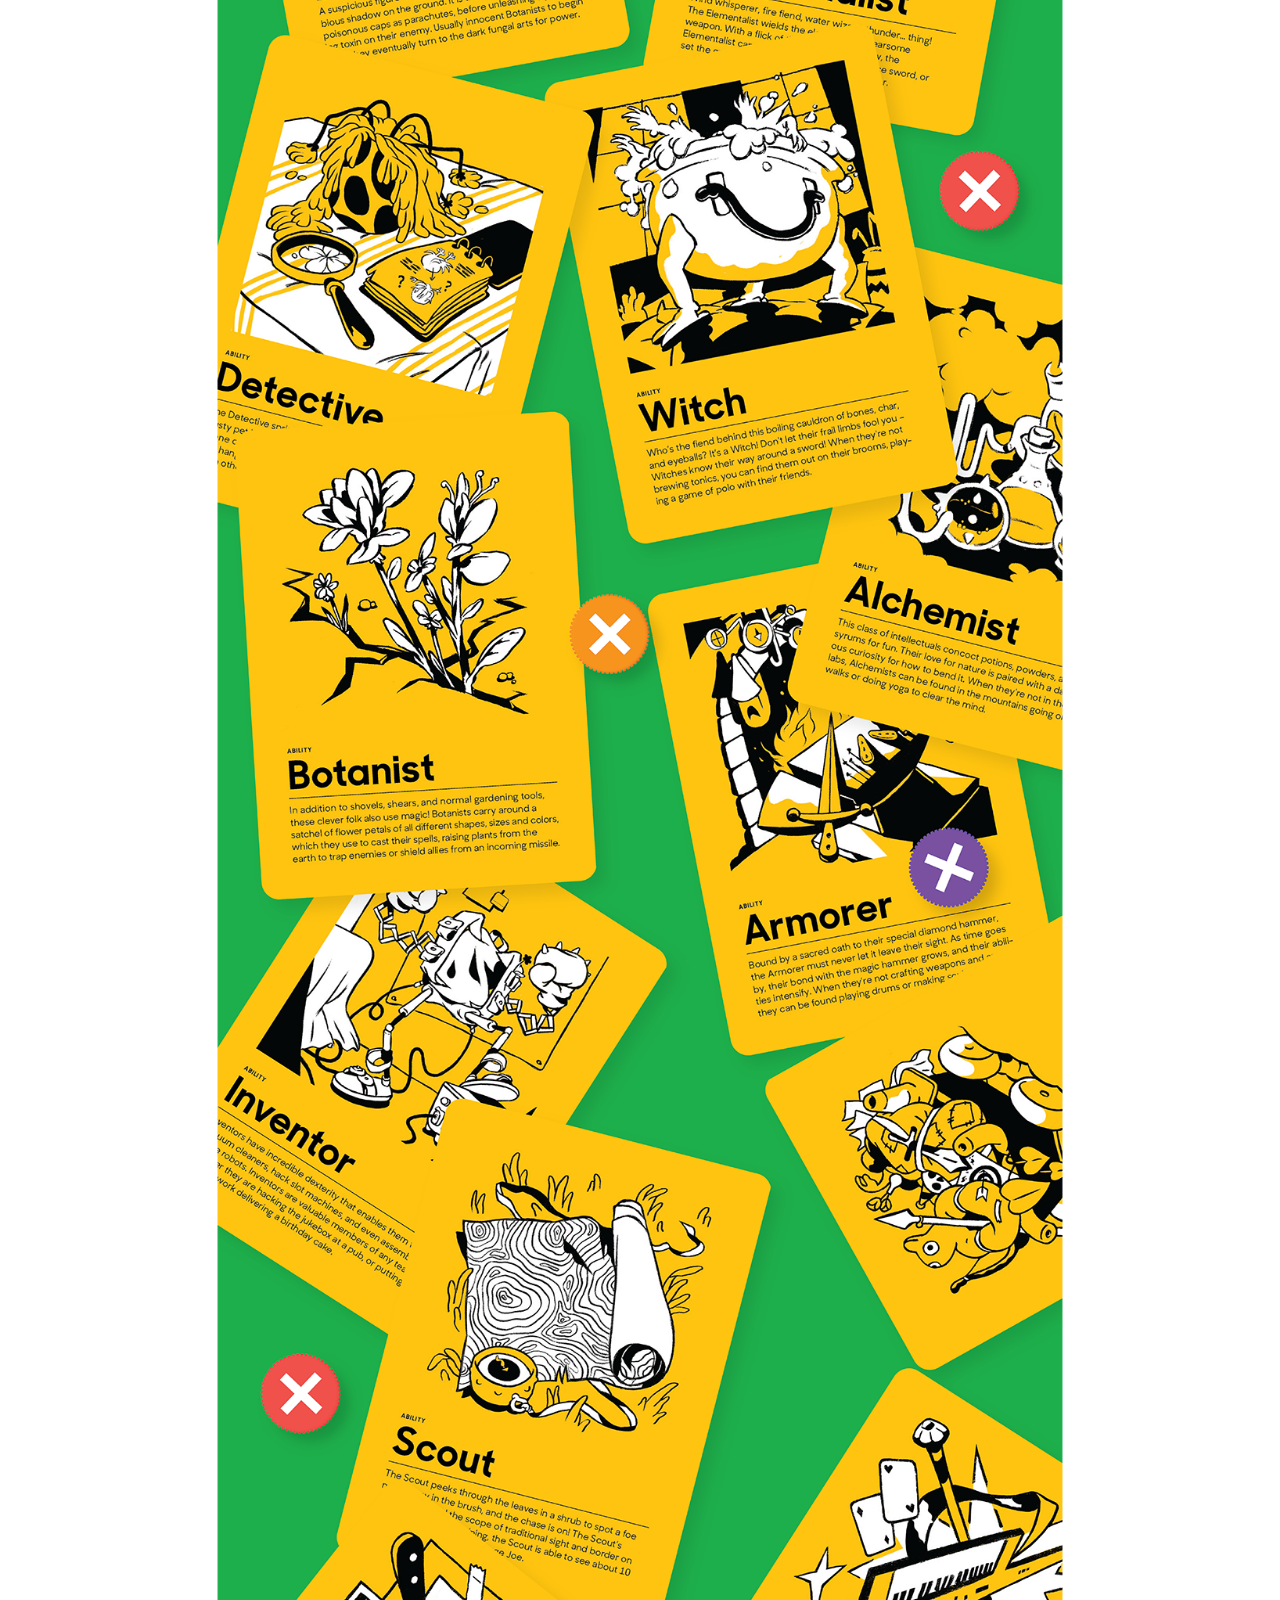
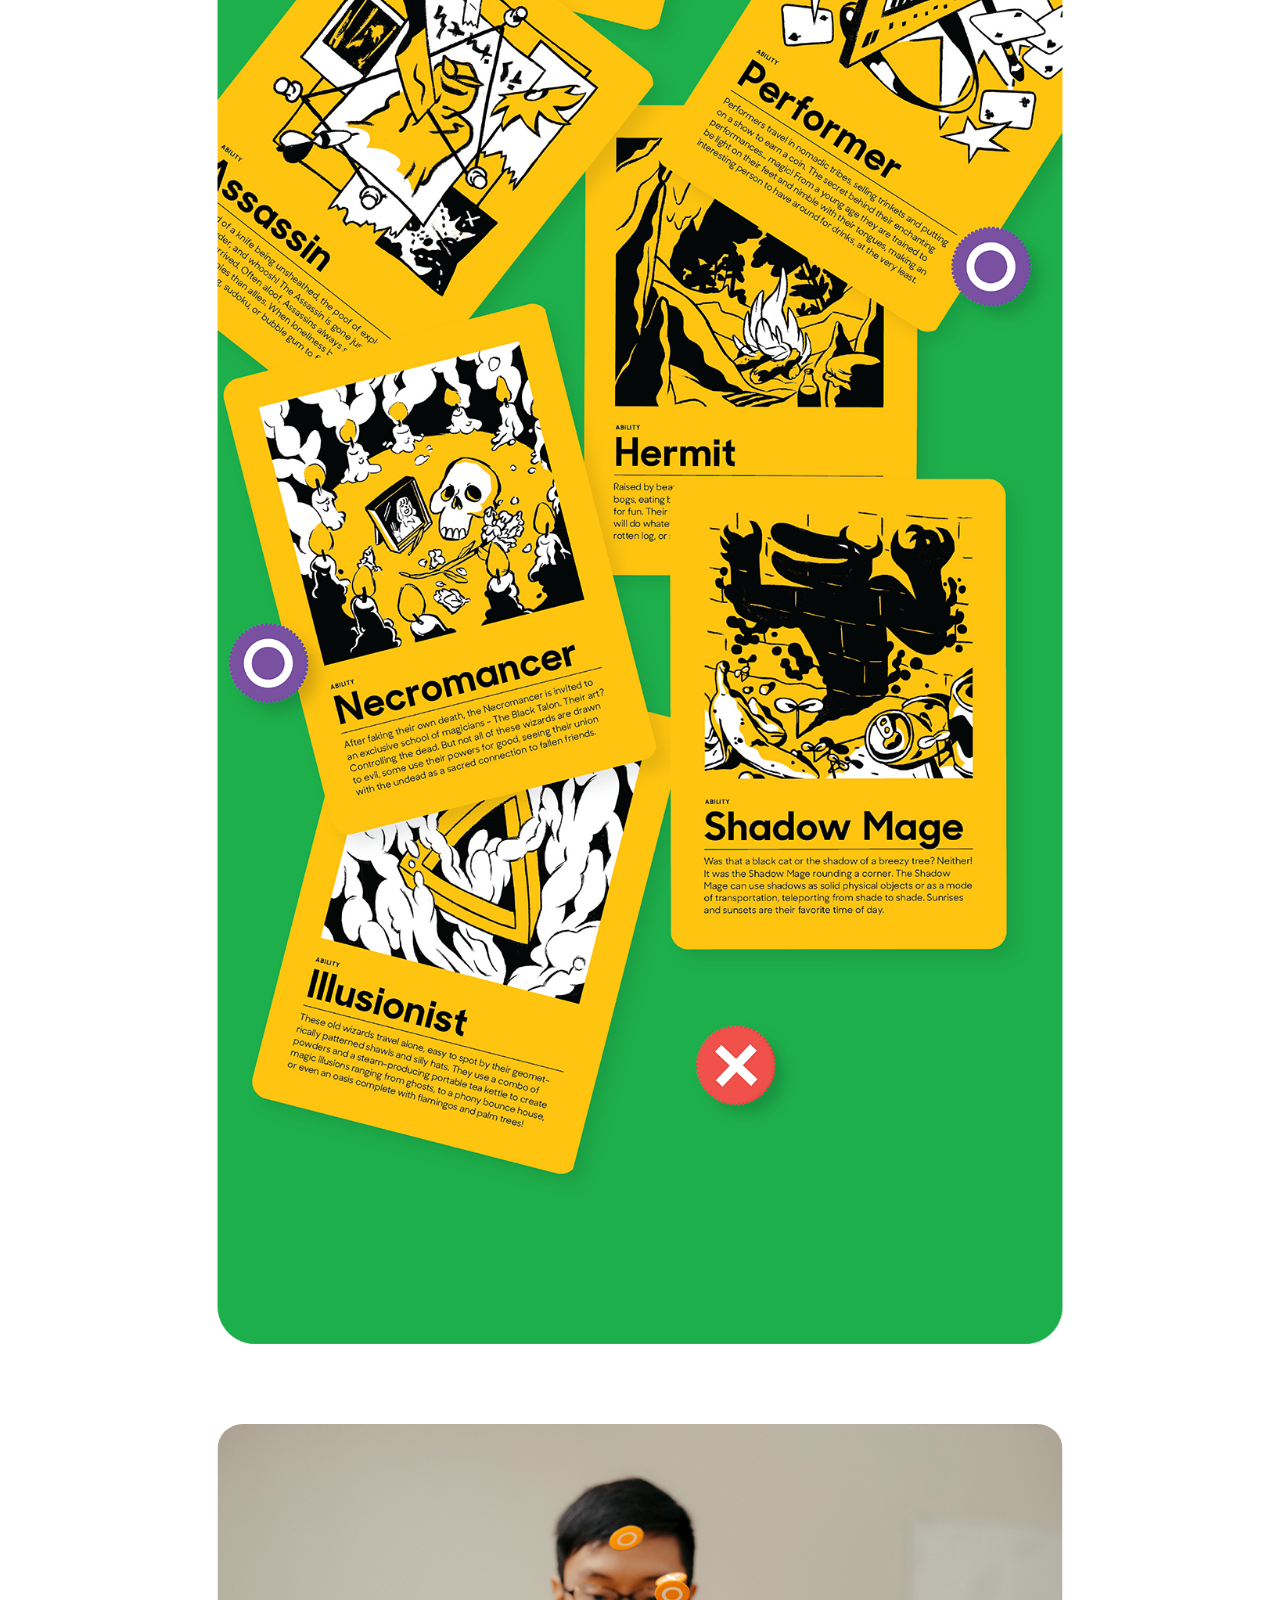
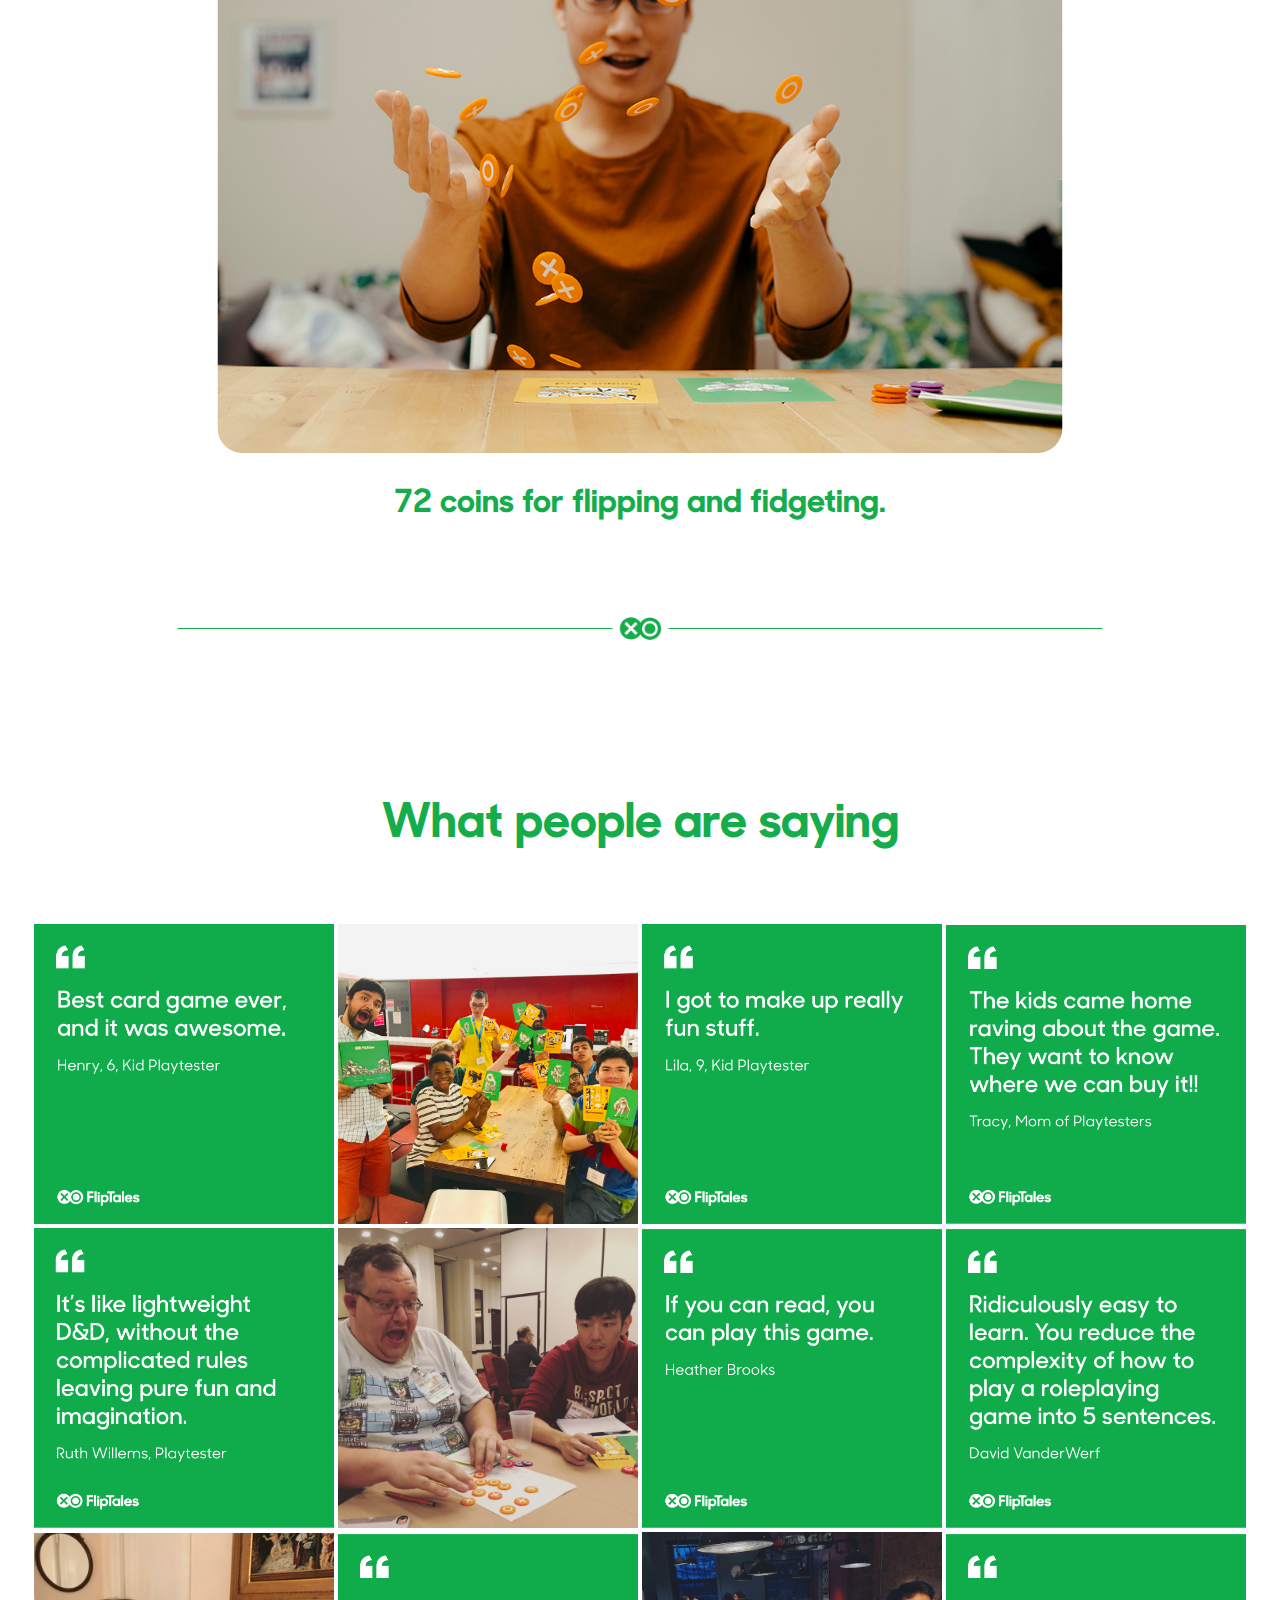
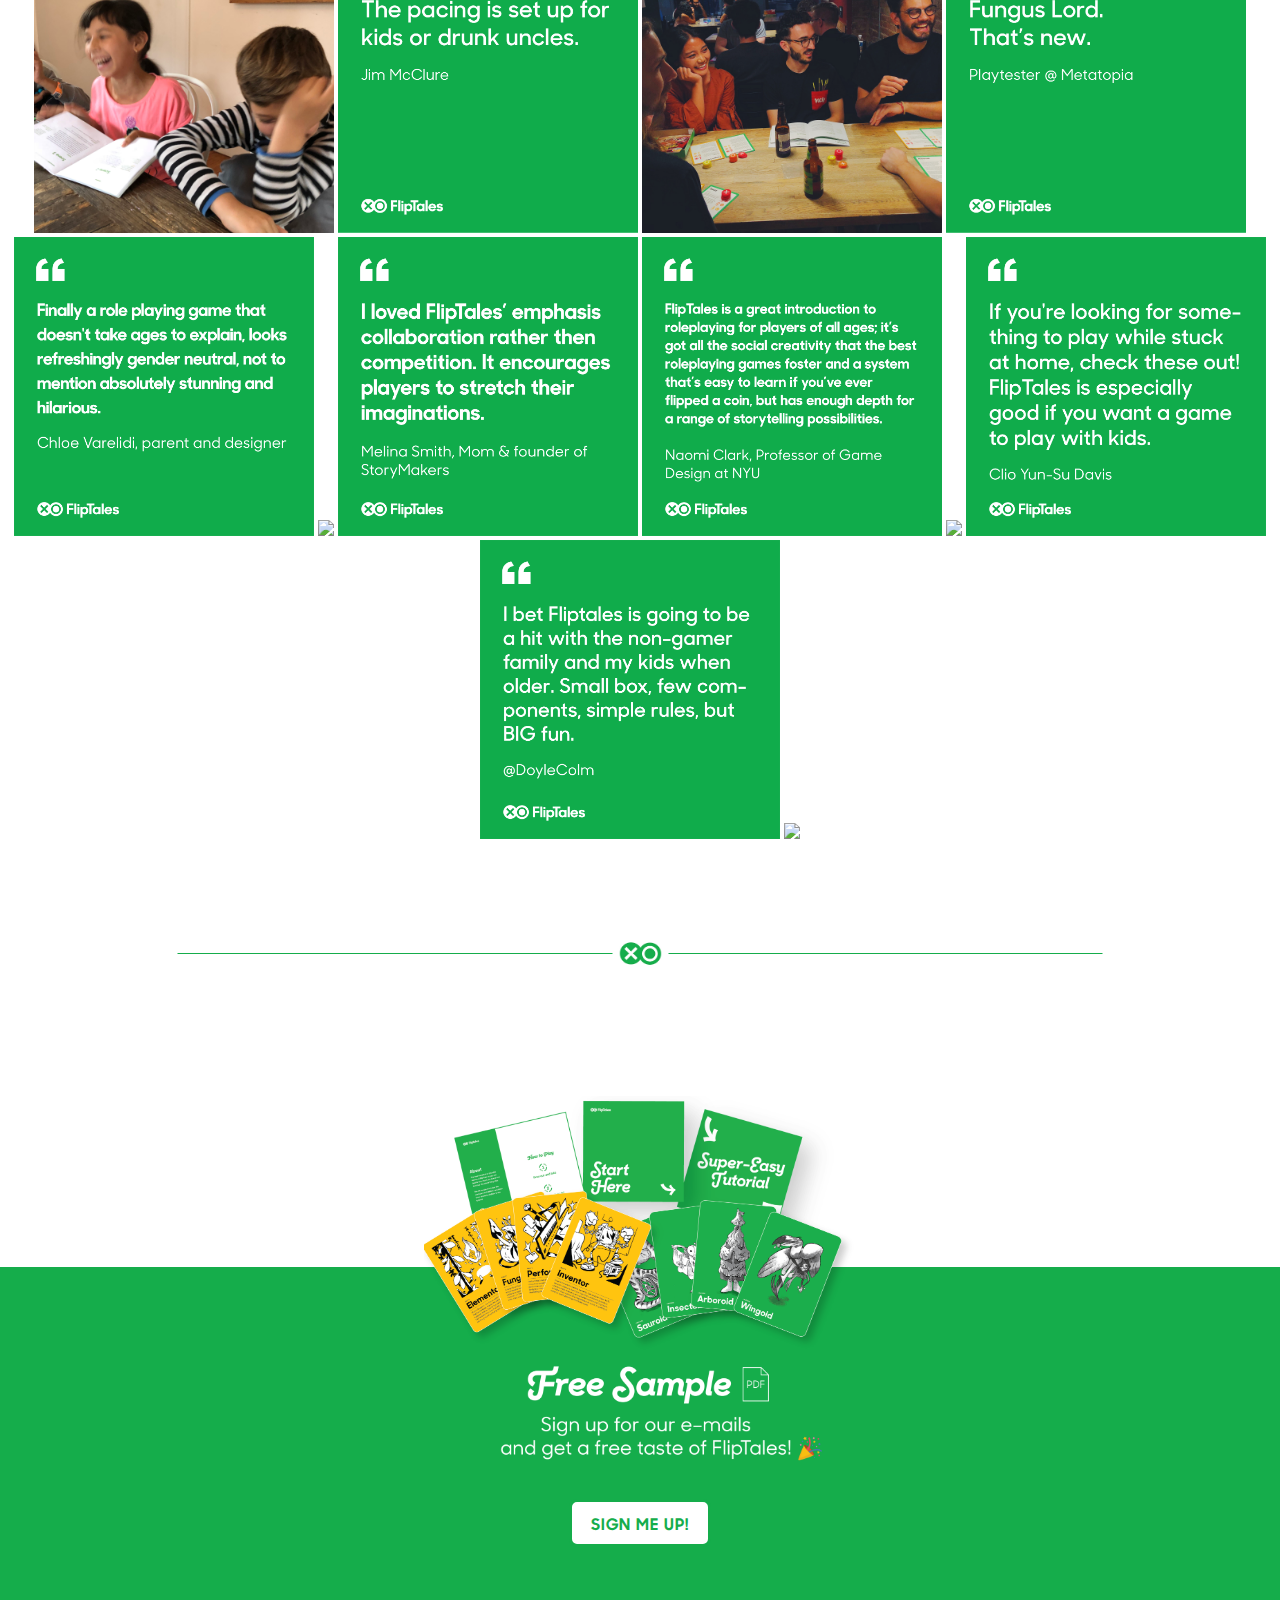
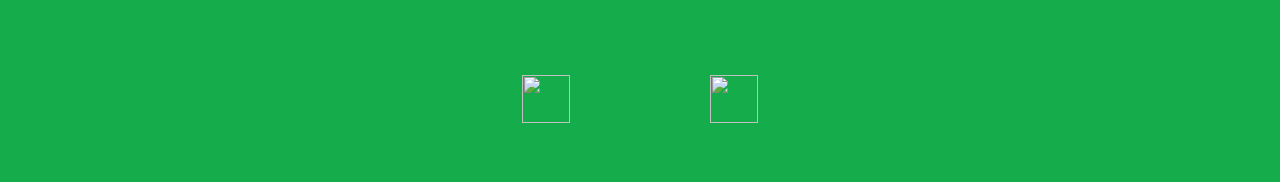
==== commit 5e9068f1: "updated, clearer copy" ====
--- a/index.html
+++ b/index.html
@@ -62,7 +62,7 @@
     <img id="hero-image" src="assets/images/box-plus-parts-render.png" alt="rendering of FlipTales box">
   </figure>
   <article>
-    <h1>Meet FlipTales, the simple, fast, creative roleplaying game for everyone from kids to drunk uncles.</h1>
+    <h1>Meet FlipTales, a collaborative storytelling game for everyone from kids (8+) to drunk uncles.</h1>
     <form class="button u-text-align-center" action="https://shop.playfliptales.com" method="get">
       <input type="submit" name="shop button" value="SHOP FLIPTALES">
     </form>
@@ -77,7 +77,7 @@
     <figure>
       <img src="assets/images/how-to-play-2.png" alt="illustration of friends playing FlipTales">
     </figure>
-    <h2><span class="jumbo-numbers">2</span><br>Pick a Story in the Story Book and go on a journey in different magical worlds.</h2>
+    <h2><span class="jumbo-numbers">2</span><br>Take turns reading prompts from the story book and then roleplaying in response to advance the plot.</h2>
     <figure>
       <img src="assets/images/make-your-own.png" alt="play free online stories and create your own with the story template ">
     </figure>
--- a/style.css
+++ b/style.css
@@ -69,6 +69,9 @@
 p {
   text-align: center;
   font-size: 1.5em;
+  max-width: 600px;
+  margin: auto;
+  margin-bottom: 1em;
 }
 
 footer form.button input {
@@ -95,6 +98,7 @@
   width: 100%;
   top: 0;
   background-color: rgba(255,255,255,.95);
+  z-index: 1;
 }
 
 nav img {
@@ -185,7 +189,6 @@
 }
 
 .story-card {
-  width: 20vw;
   border-radius: 1rem;
   border-style: solid;
   border-width: 3px;
@@ -193,7 +196,7 @@
   padding: 1rem;
   padding-top: 0px;
   margin-bottom: 1rem;
-  min-width: 400px;
+  width: 400px;
 }
 
 .story-card p:first-of-type {
@@ -234,6 +237,7 @@
   width: 100%;
   margin:0px;
   max-width: 100%;
+  cursor: pointer;
 }
 
 .u-text-align-center {
@@ -310,6 +314,7 @@
   margin-left: 0px;
   margin-bottom:18px;
   padding: 0px;
+  cursor: pointer;
 }
 
 ul.coins li img{
@@ -329,6 +334,24 @@
 .jumbo {
   width: 100%;
 }
+
+/*mobile*/
+@media only screen
+  and (max-width: 970px) {
+    .card-container{
+      padding-bottom: 2rem;
+      display: flex;
+      justify-content: center;
+      padding-left: 4vw;
+      flex-direction: column;
+      flex-wrap: nowrap;
+      width: 900px;
+      margin:0px;
+      max-width: 92%;
+      align-items: center;
+    }
+  }
+
 
 /*mobile*/
 @media only screen
@@ -359,6 +382,7 @@
     .card-container{
       flex-direction: column;
       padding: 0px;
+      margin: auto;
     }
 
     .jumbo h2{
@@ -388,6 +412,11 @@
       margin-top: 2em;
       margin-bottom: 0;
     }
+
+    .playing-card-container{
+      flex-direction: column;
+    }
+
     #check-out{
       padding: 4vw;
     }
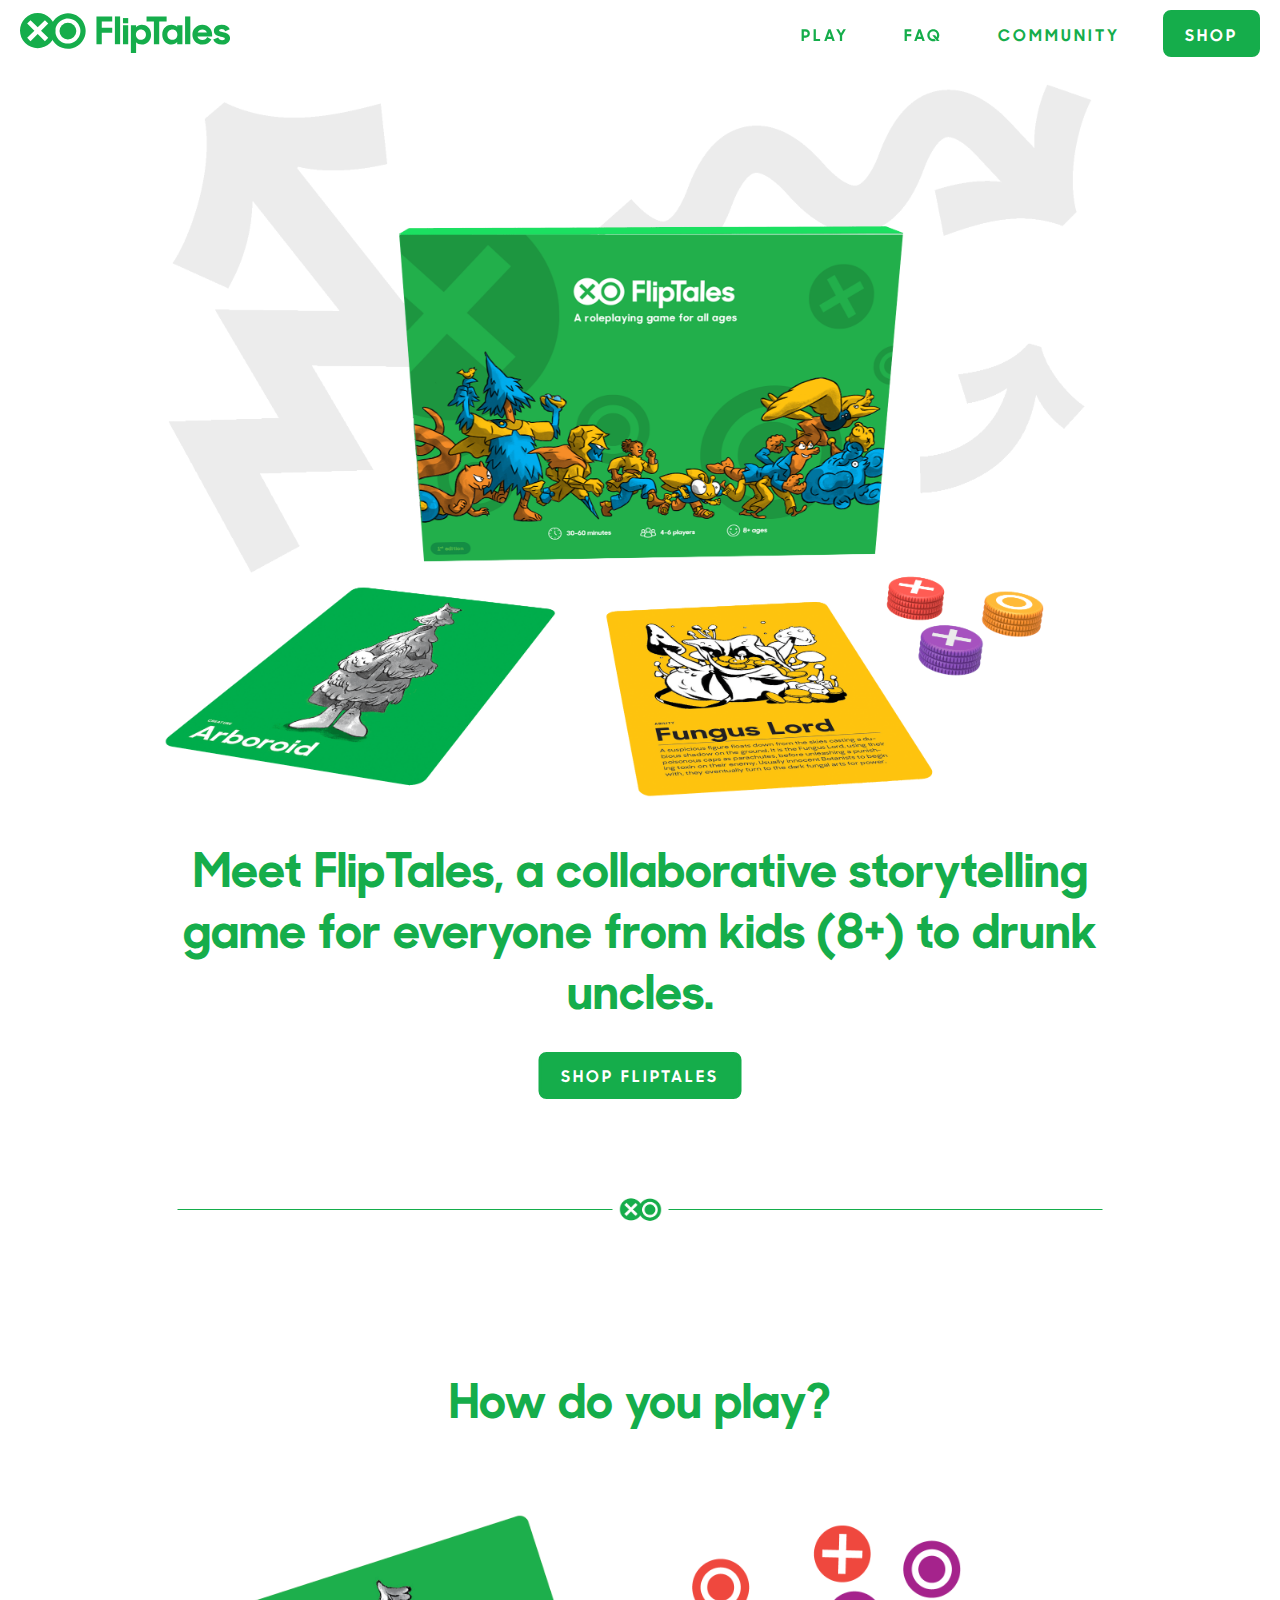
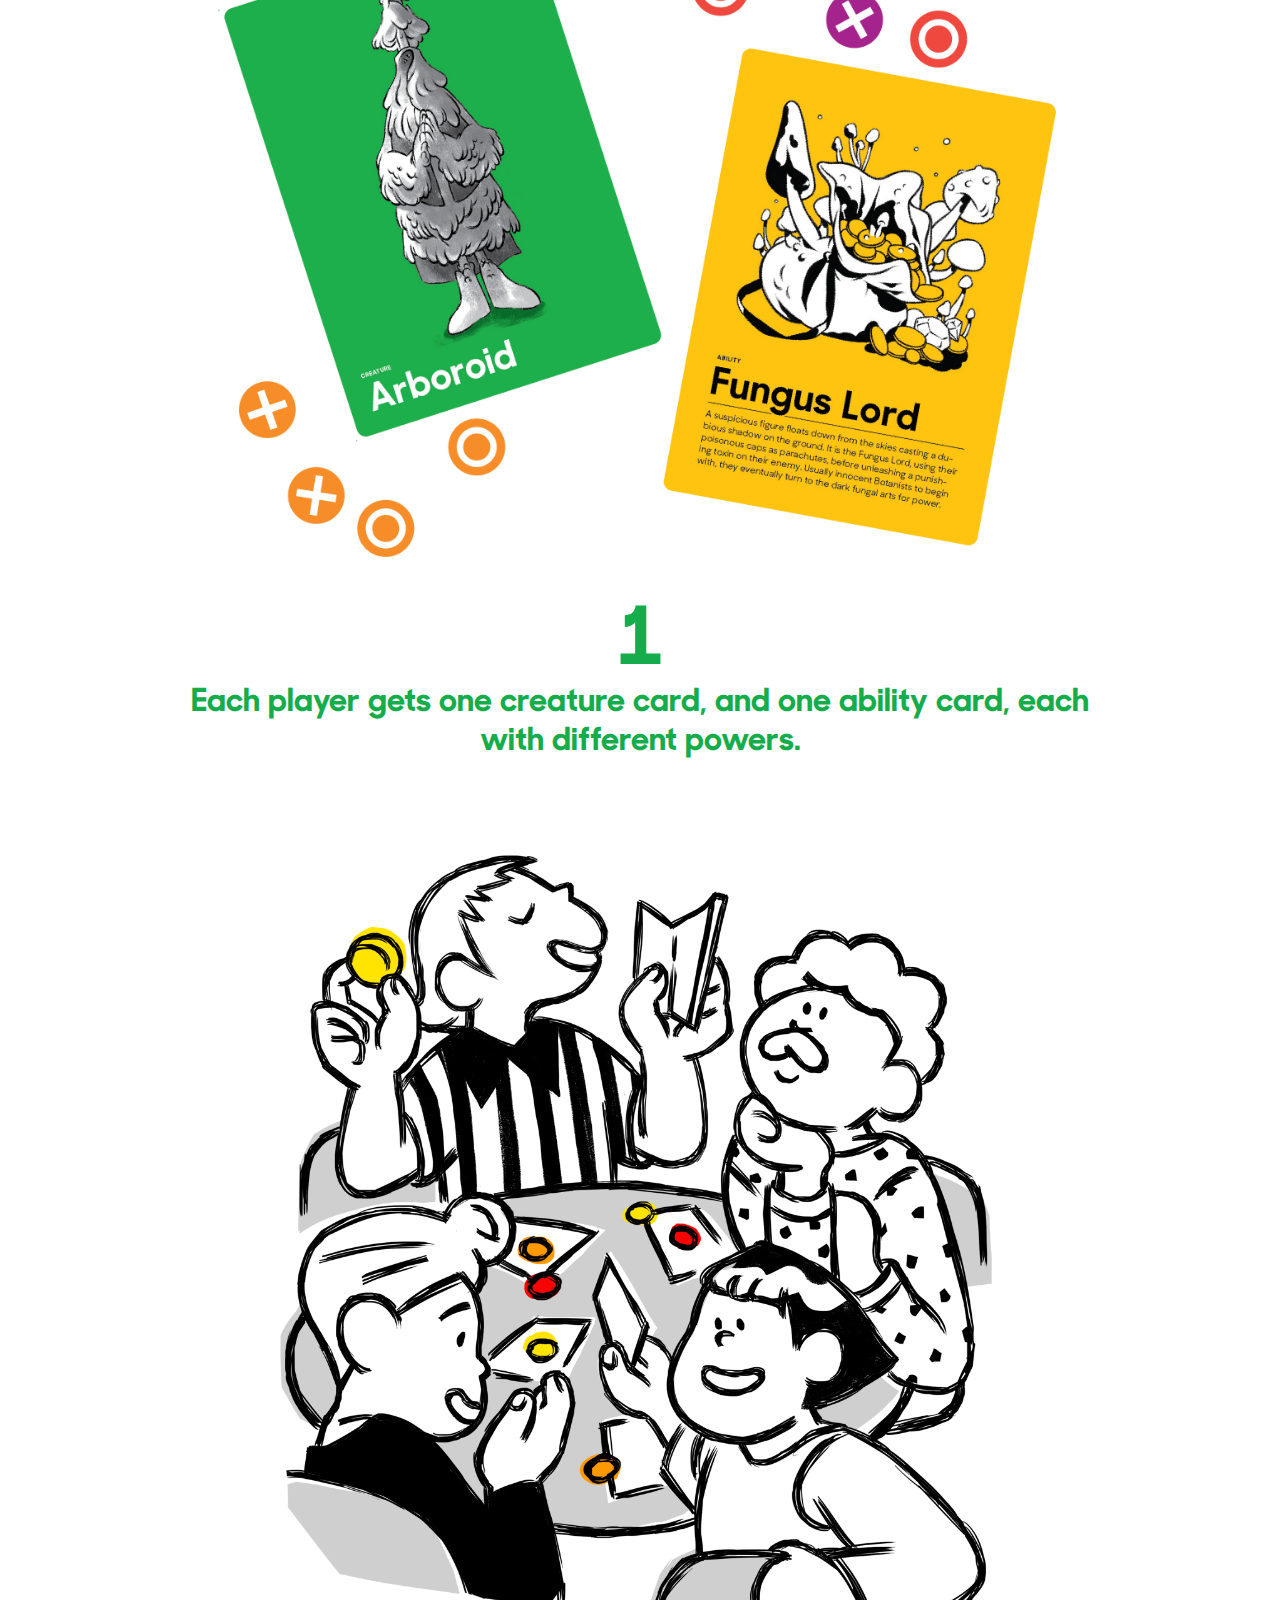
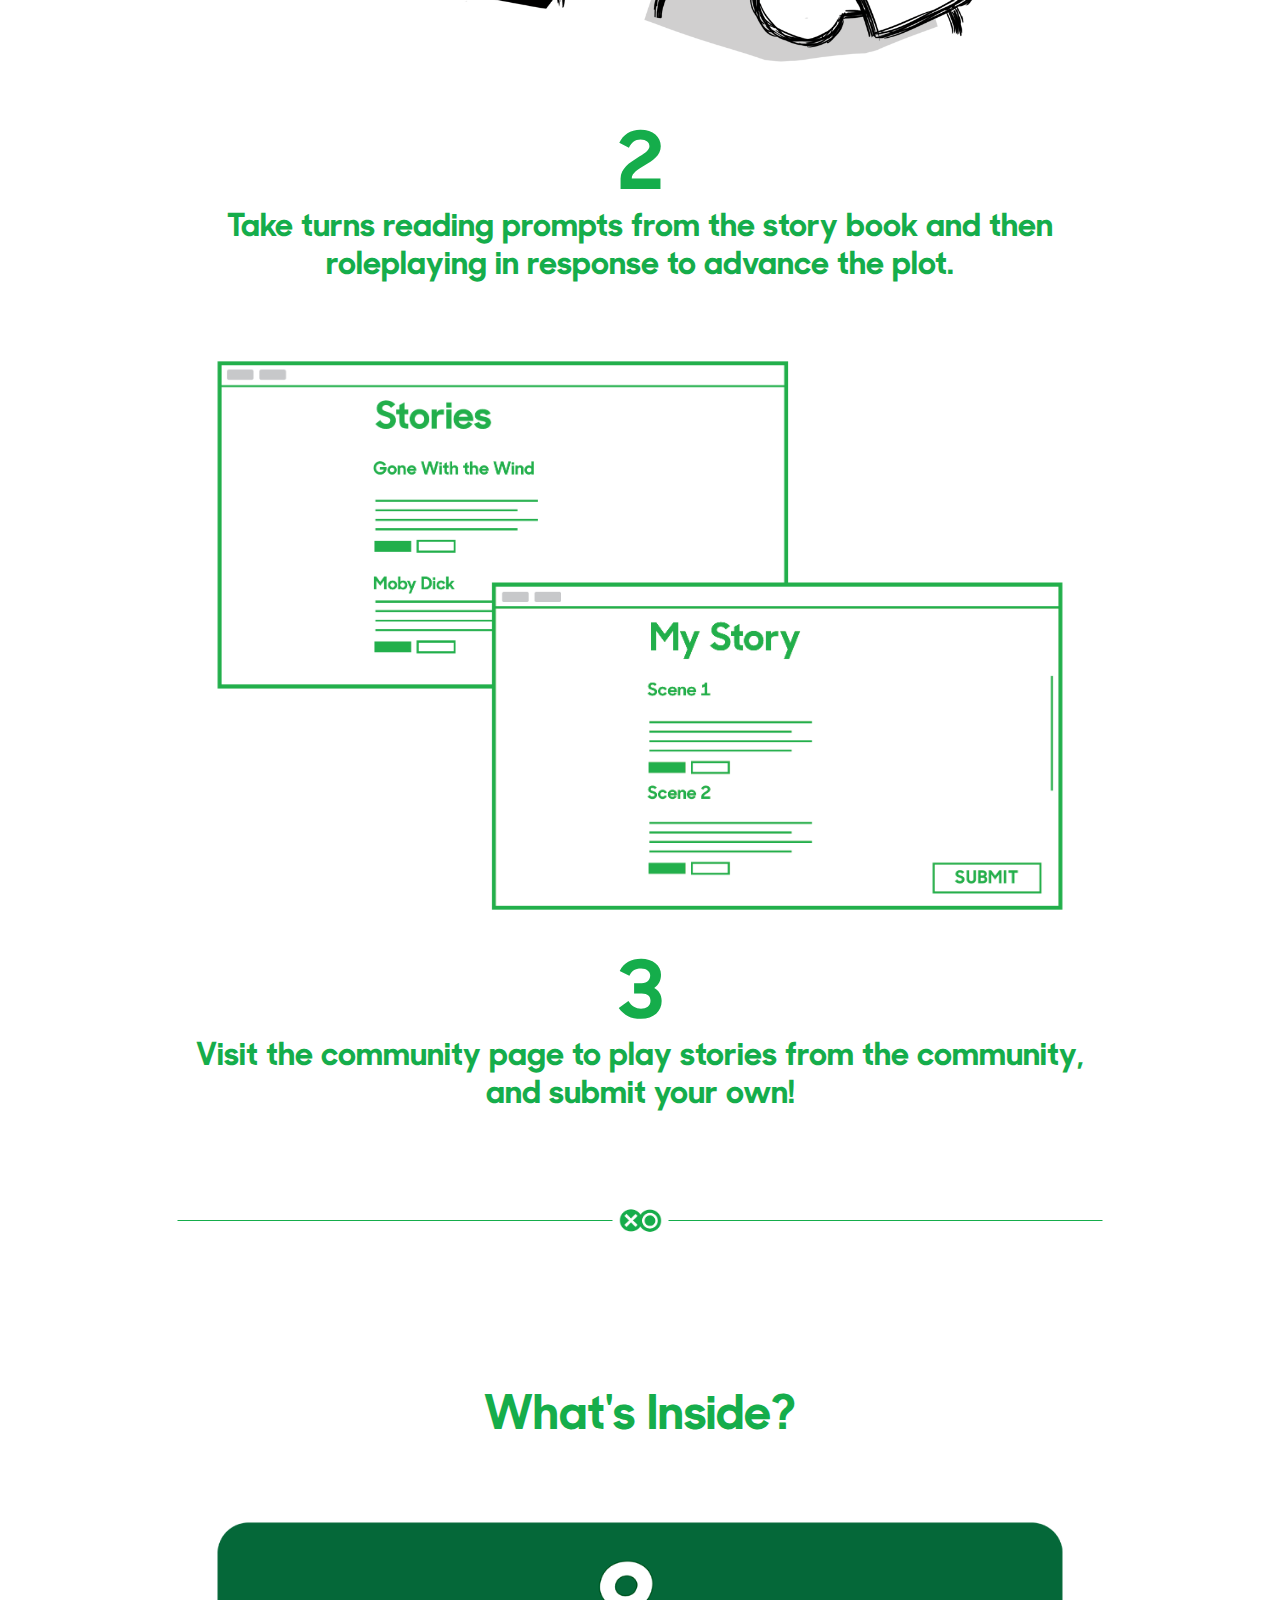
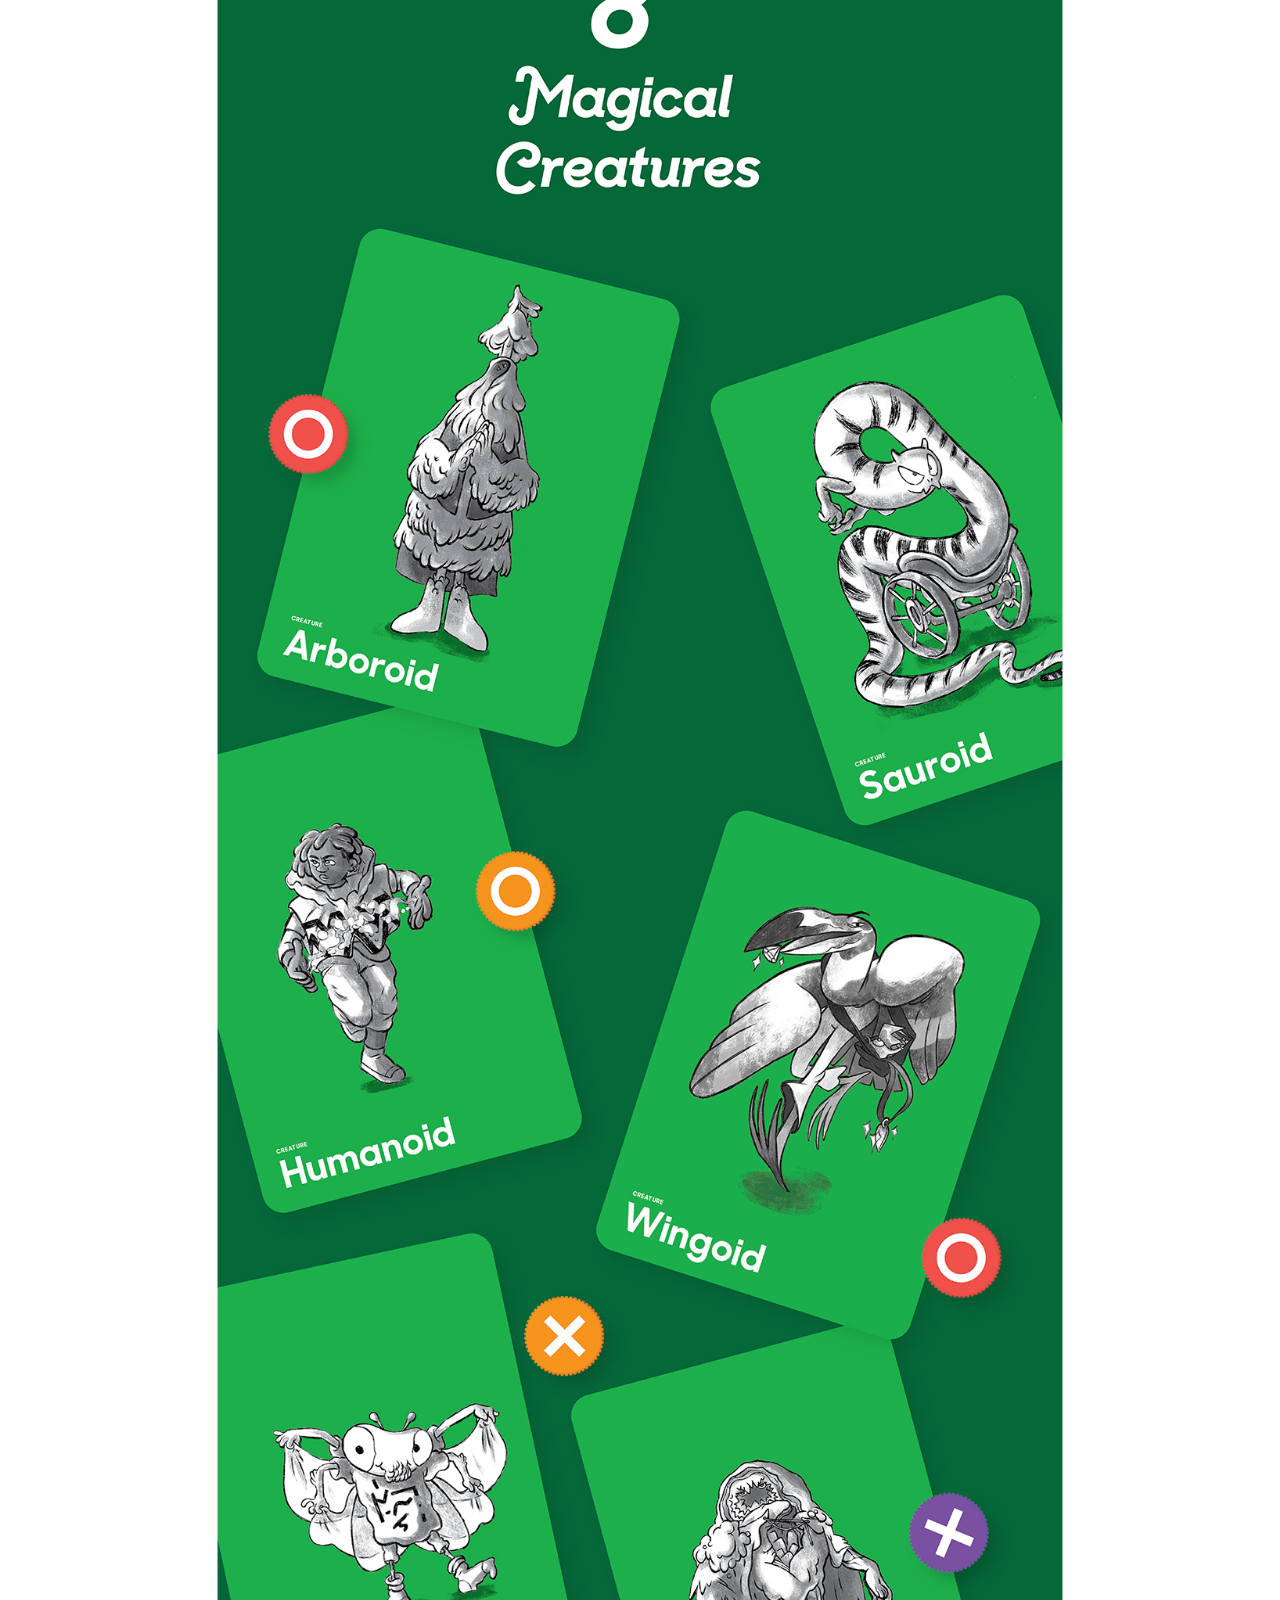
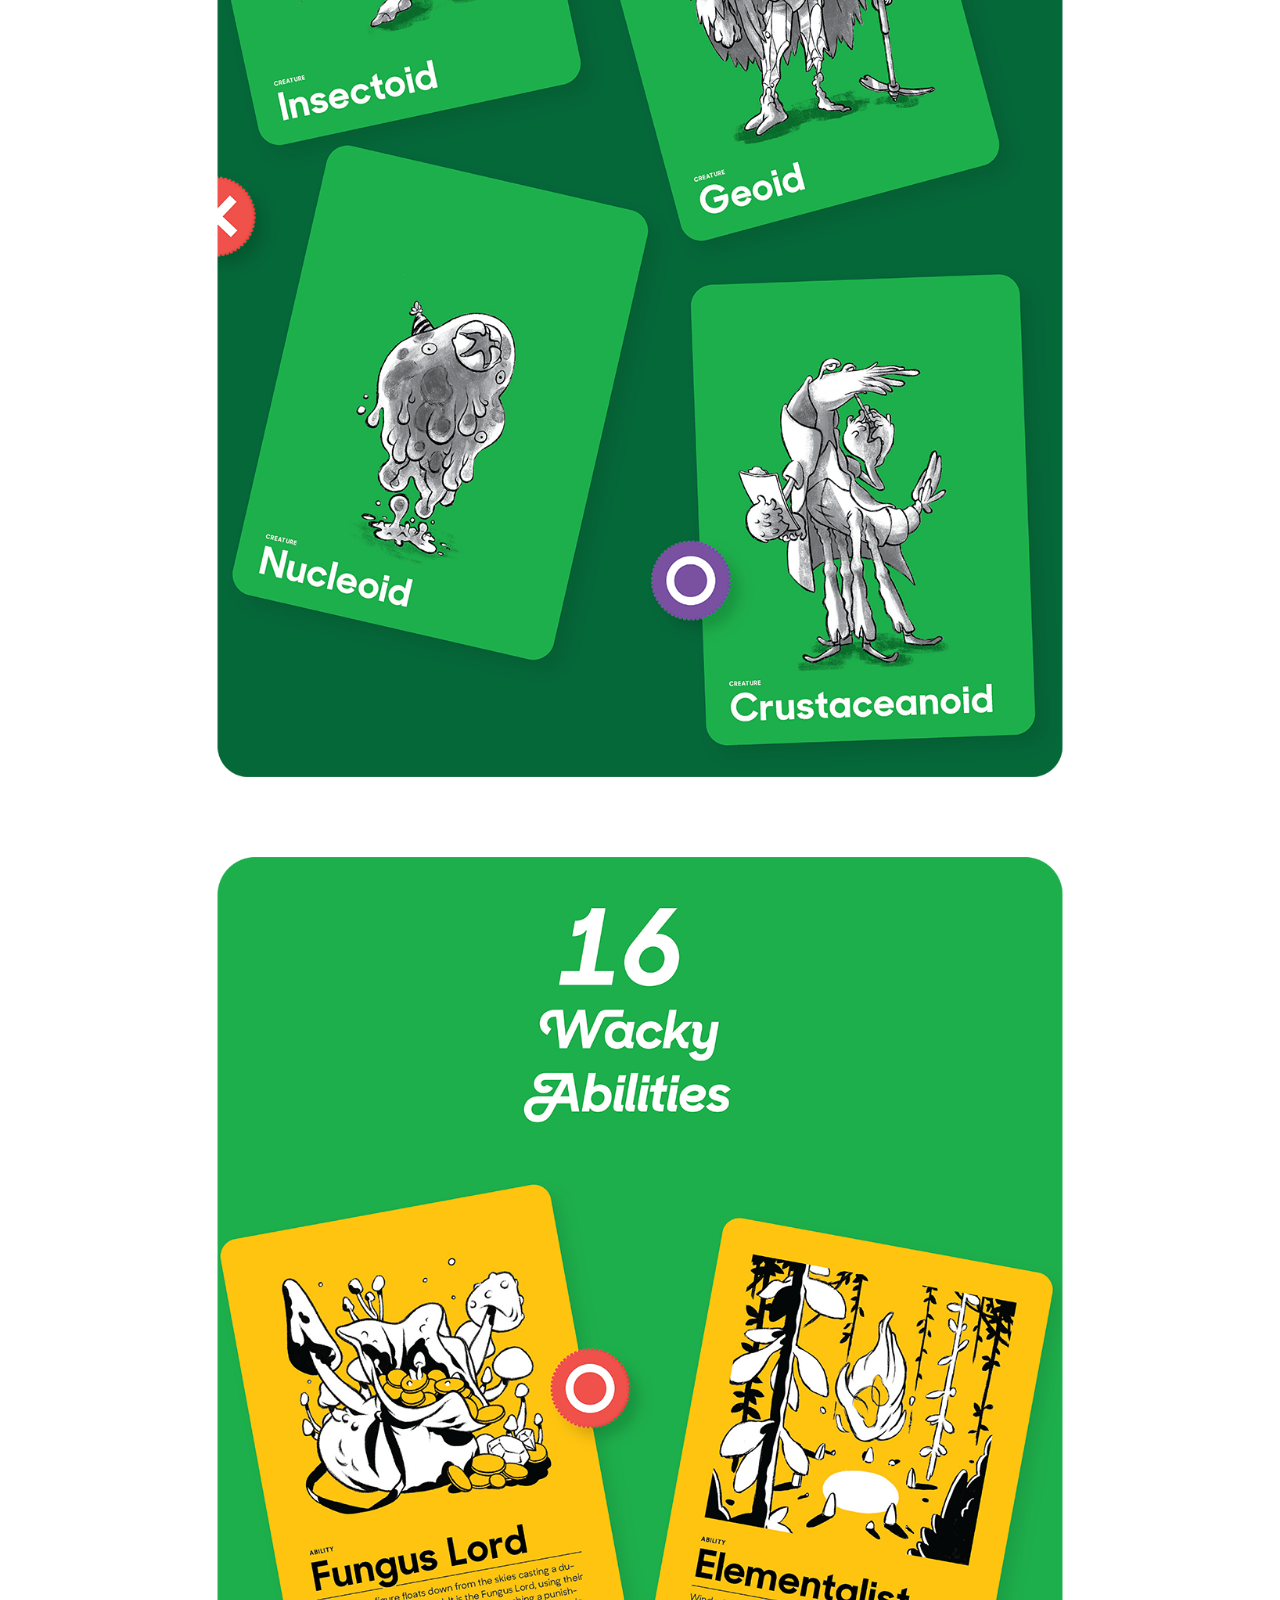
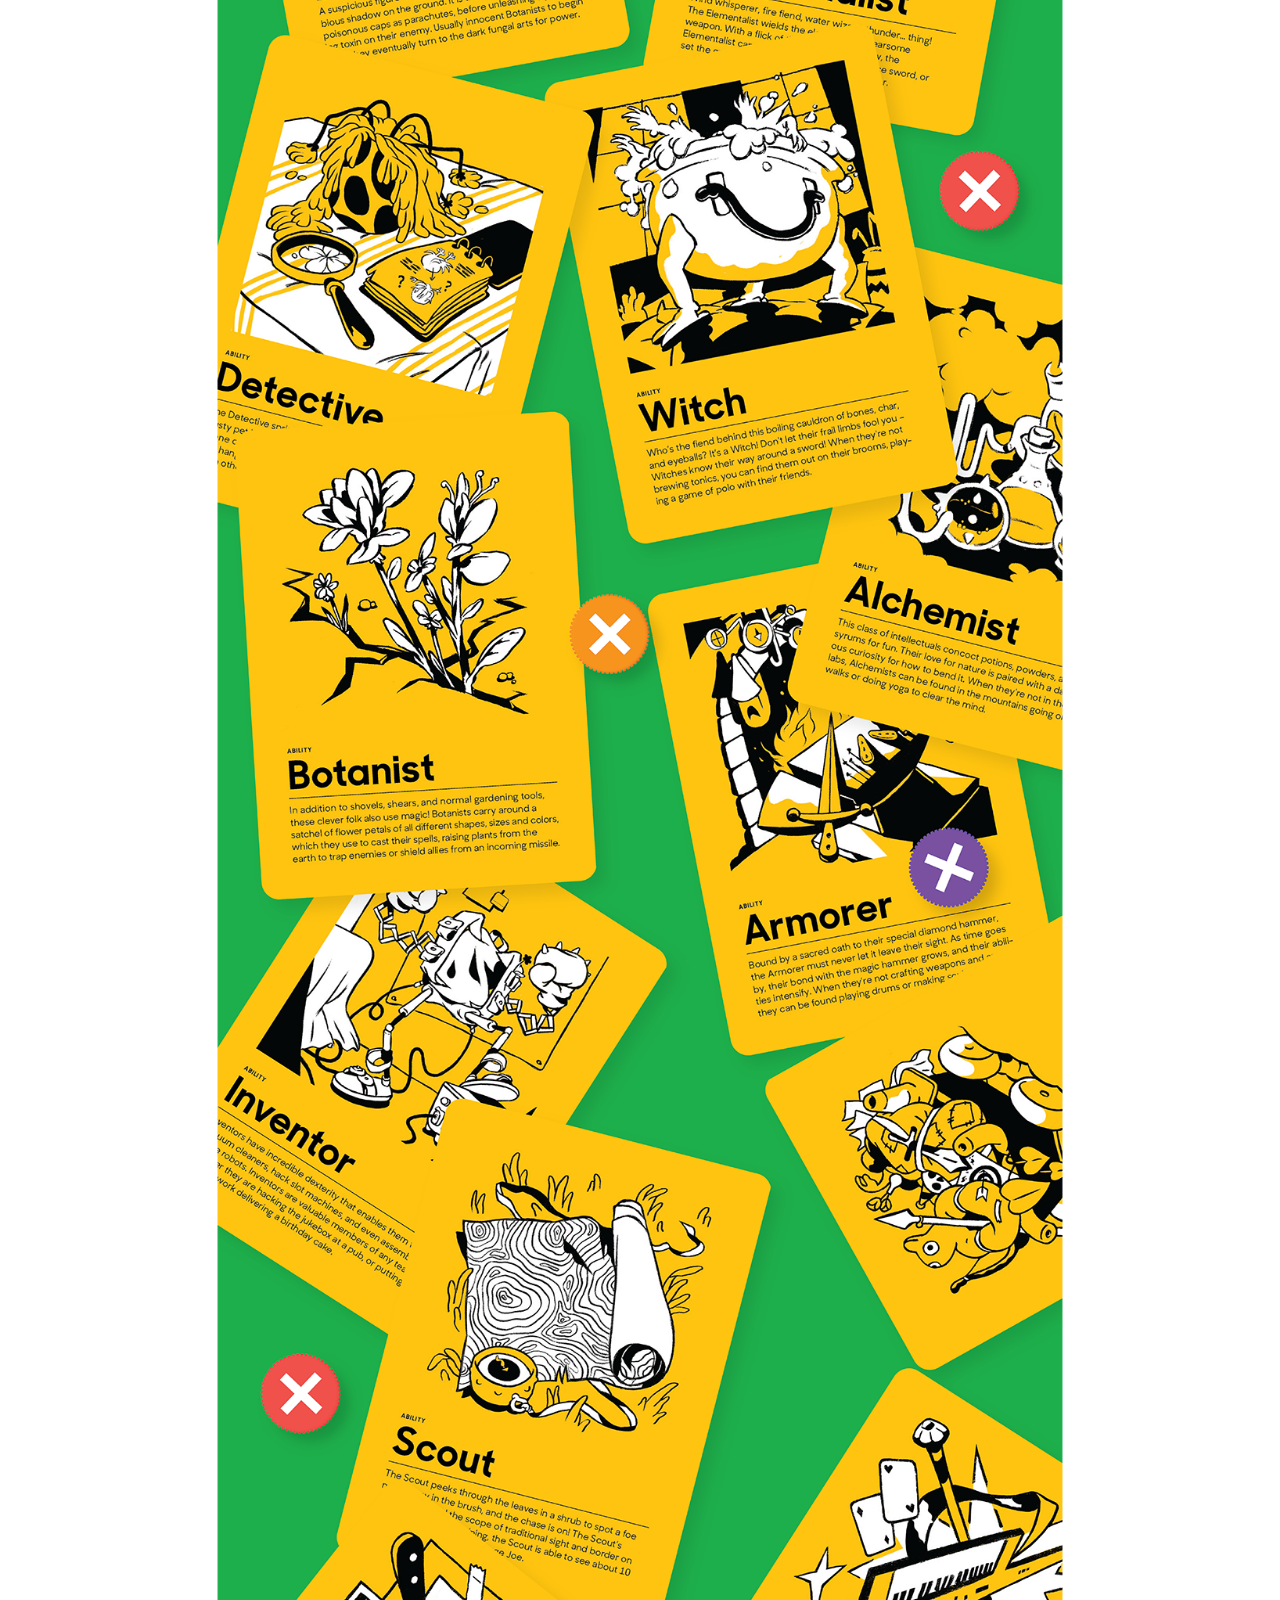
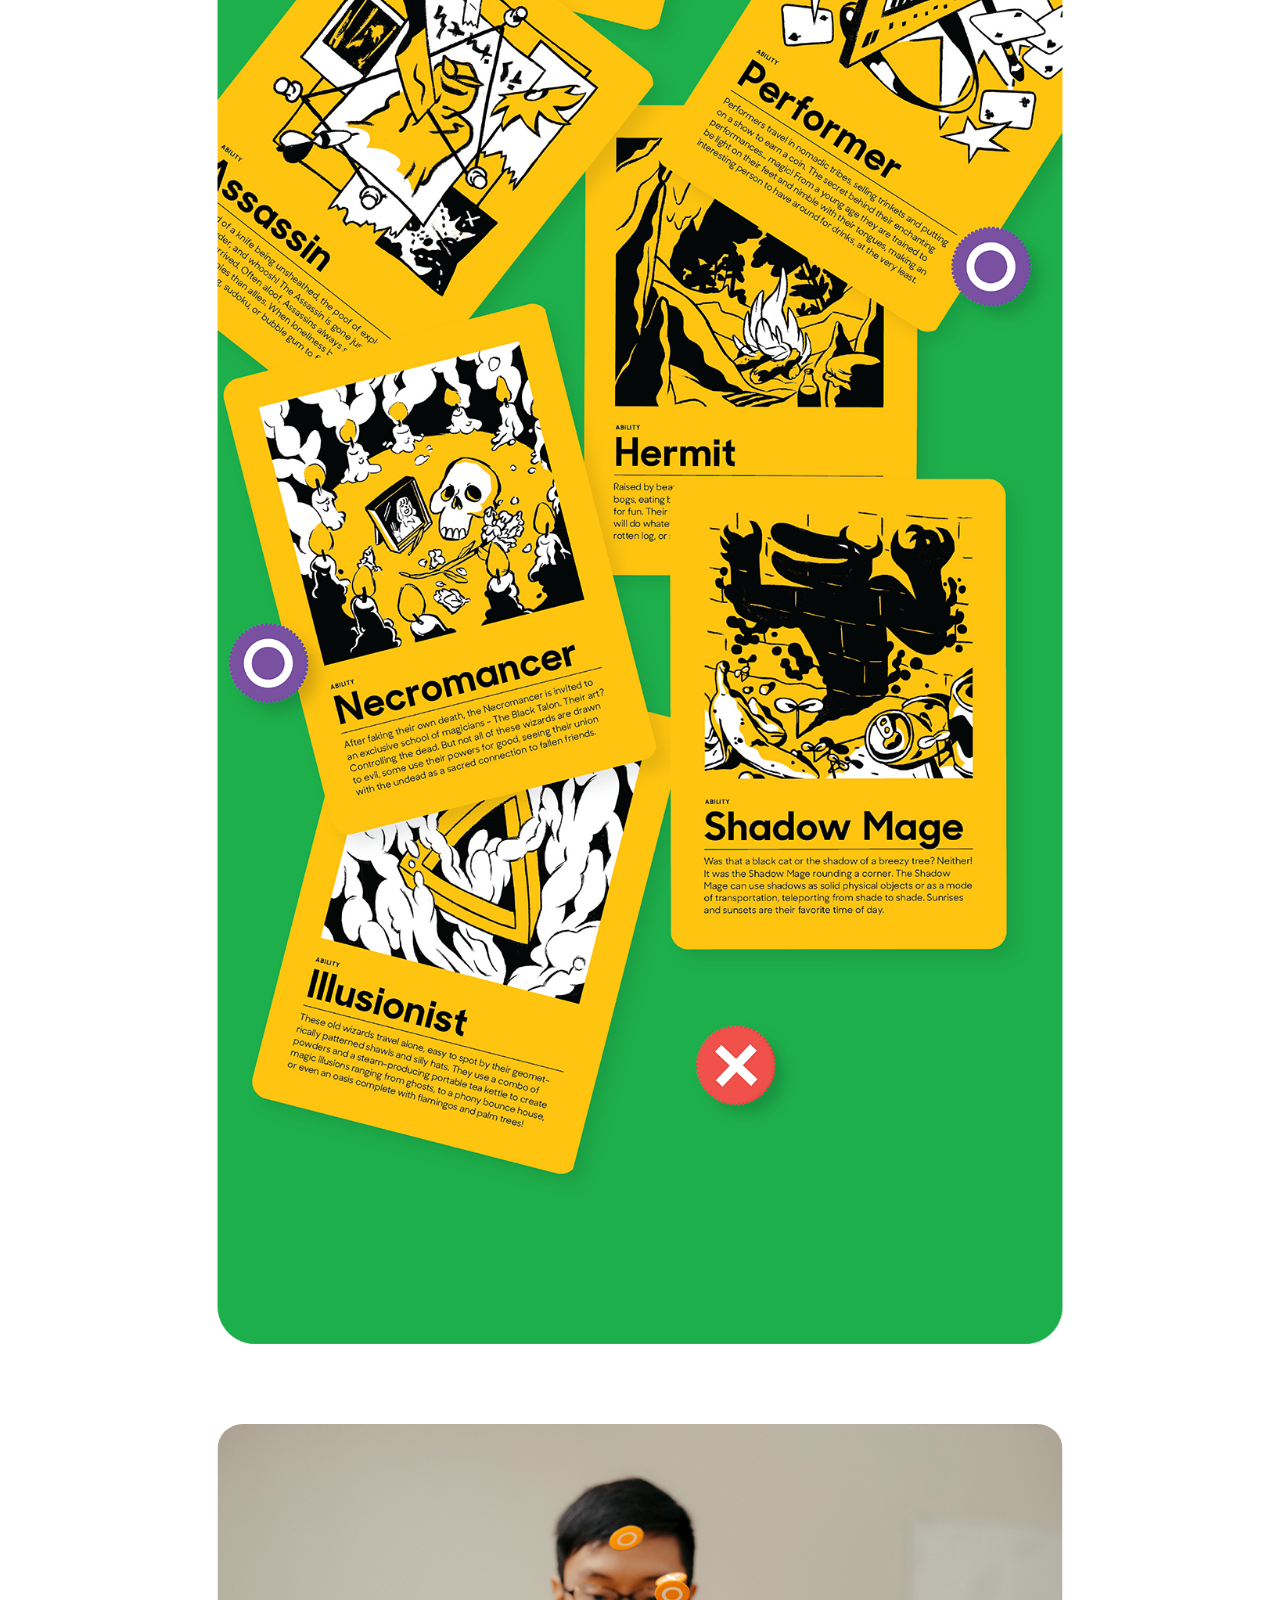
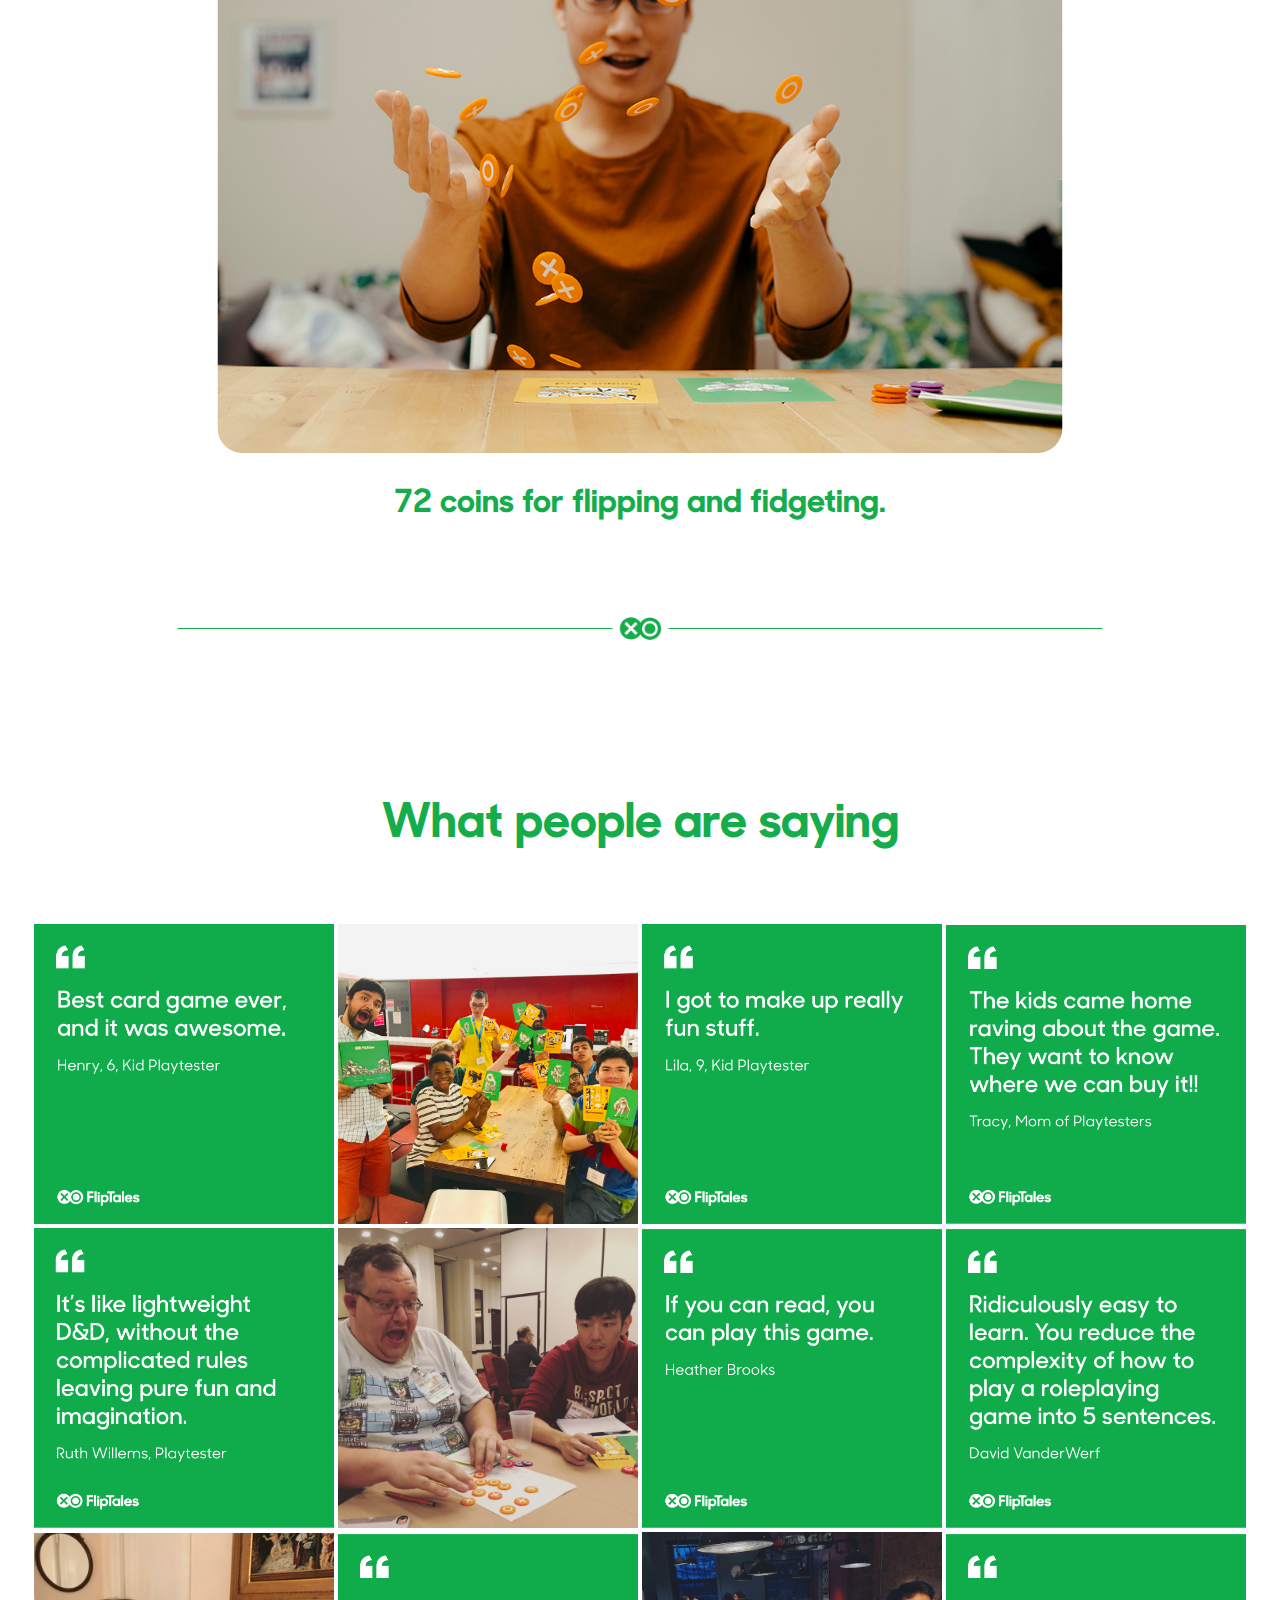
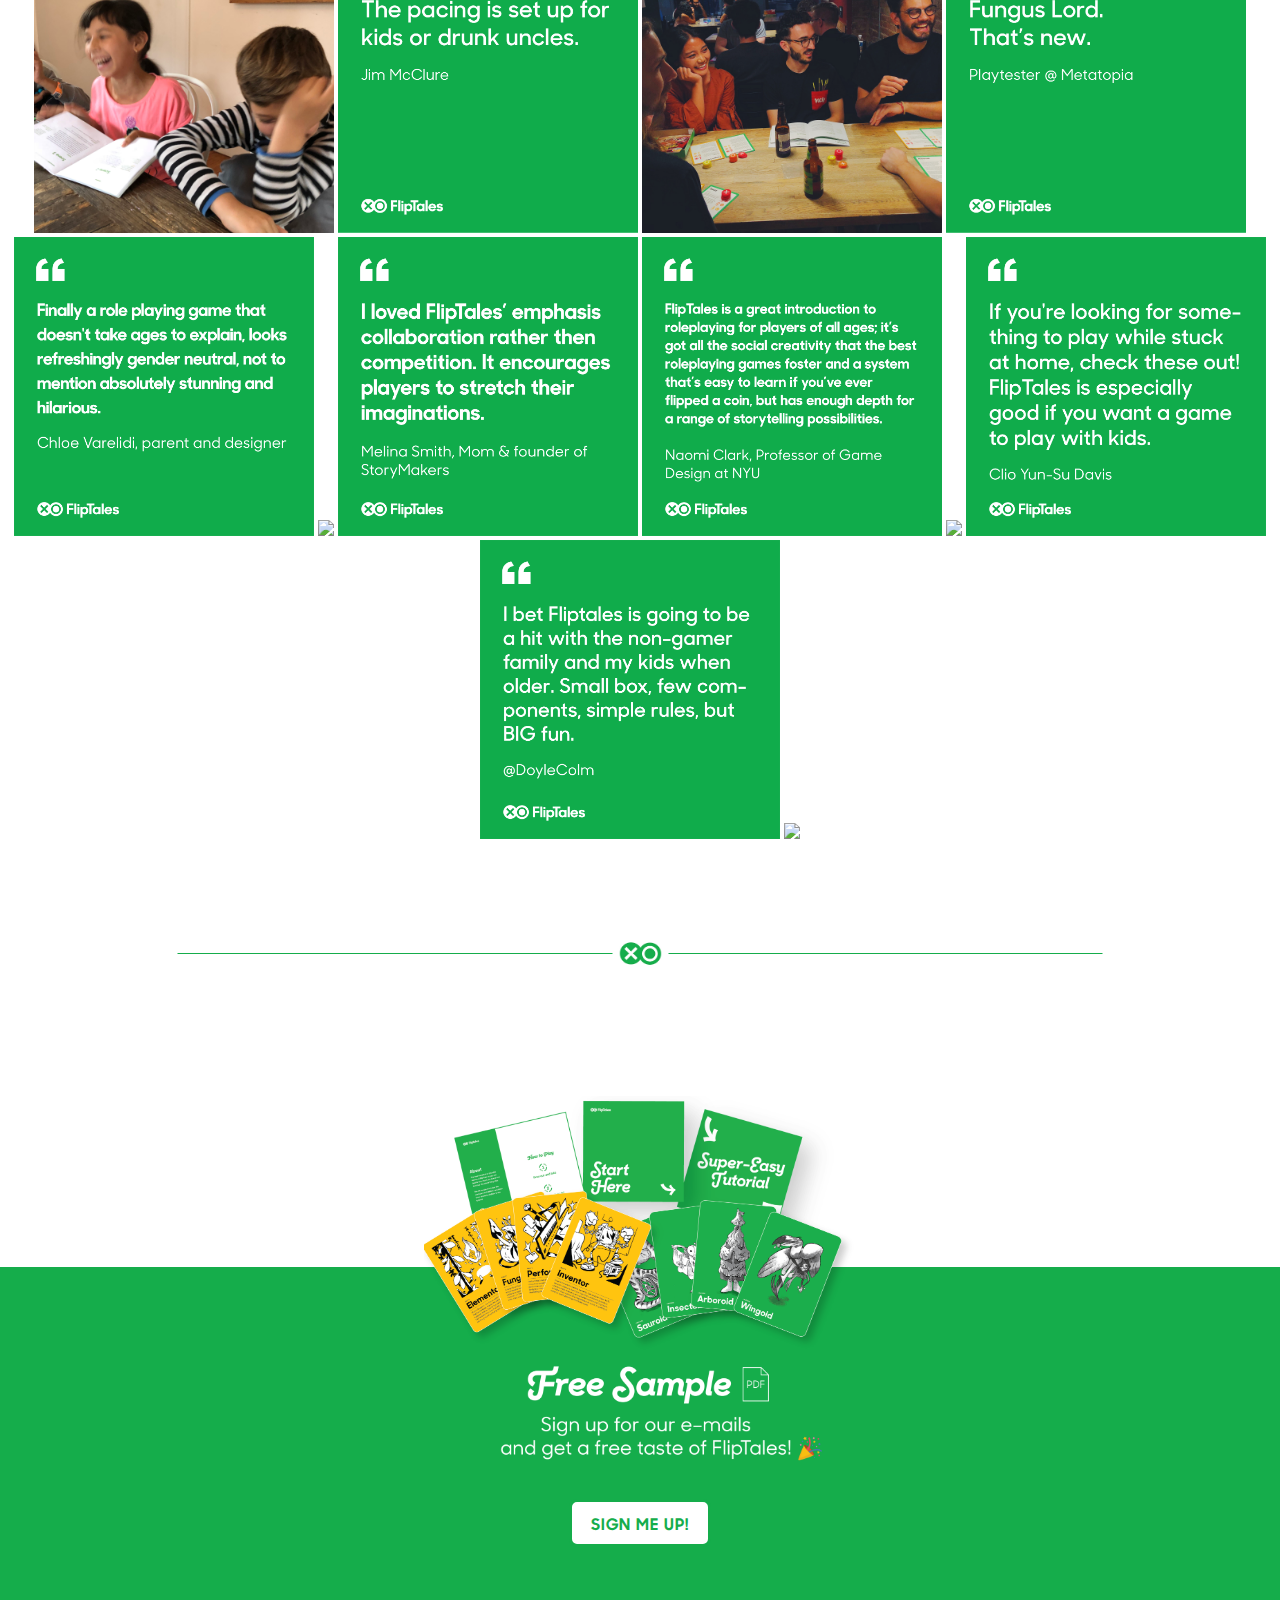
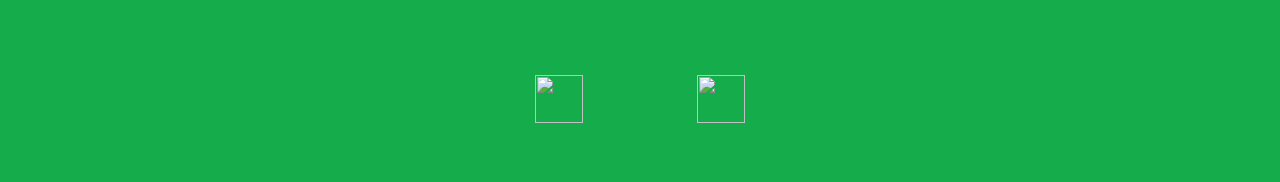
==== commit e5374b6b: "adding new form to all pages" ====
--- a/index.html
+++ b/index.html
@@ -134,7 +134,7 @@
     <figure>
       <img src="assets/images/FlipTales-Free-Sample.png" alt="rendering of FlipTales box and contents">
     </figure>
-    <form class="button" action="https://eepurl.com/dBOAbr" method="get">
+    <form class="button" action="https://shop.playfliptales.com/pages/fliptales-play-lab" method="get">
       <input type="submit" name="sign up button" value="SIGN ME UP!">
     </form>
       <h1>
--- a/style.css
+++ b/style.css
@@ -10,6 +10,21 @@
 
 :root{
   --green: #15AD4B;
+  --purple: #7E2D7A;
+  --red: #FC4535;
+  --orange: #FF910A;
+}
+
+.purple {
+  color: var(--purple);
+}
+
+.red {
+  color: var(--red);
+}
+
+.orange {
+  color: var(--orange);
 }
 
 a {
@@ -109,7 +124,7 @@
 
 img.social {
   height: 3rem;
-  margin: 6rem 4rem 0rem 4rem;
+  margin: 6rem 4vw 0rem 4vw;
 }
 
 form {
@@ -188,6 +203,15 @@
   border-radius: 25px;
 }
 
+.coin-total {
+  margin: 0px;
+  text-transform: uppercase;
+  letter-spacing: 3px;
+  font-size: 18px;
+  margin-left: 12px;
+  transition: margin-left 200ms, opacity 100ms;
+}
+
 .story-card {
   border-radius: 1rem;
   border-style: solid;
@@ -206,7 +230,7 @@
   font-family: SharpSansMedium, sans-serif;
 }
 
-.story-card:hover{
+body.hasHover .story-card:hover{
   background-color: var(--green);
   color: white;
 }
@@ -221,6 +245,7 @@
   padding-bottom: 2rem;
   display: flex;
   justify-content: space-between;
+  align-items: center;
   padding-left: 10px;
   flex-direction: row;
   flex-wrap: wrap;
@@ -230,14 +255,37 @@
 }
 
 .playing-card-container{
+  position: relative;
   padding-bottom: 2rem;
   display: flex;
   justify-content: center;
   flex-direction: row;
-  width: 100%;
-  margin:0px;
+  height: 45vw;
+  width: 70%;
+  margin:auto;
   max-width: 100%;
   cursor: pointer;
+}
+
+#coinsContainer {
+  height: 40vw;
+}
+
+.coins-container h3 {
+  text-align: center;
+  margin-top: 30px;
+  margin-bottom: 0px;
+  text-transform: uppercase;
+  letter-spacing: 3px;
+  font-size: 24px;
+}
+
+#ability{
+  right: 0%;
+}
+
+#creature{
+  left: 0%;
 }
 
 .u-text-align-center {
@@ -262,6 +310,8 @@
 }
 
 .vertical-stack{
+  position: absolute;
+  bottom:0%;
   display: flex;
   flex-direction: column;
   margin-left: 4%;
@@ -285,20 +335,18 @@
   background: url('data:image/svg+xml;utf-8,<svg xmlns="http://www.w3.org/2000/svg" width="24" height="24"><path d="M7 10l5 5 5-5z"/><path d="M0 0h24v24H0z" fill="none"/></svg>') 100% 50% no-repeat;
 }
 
-#creatureCard {
+.playing-card {
+  box-shadow: 0px 4px 40px rgba(0, 0, 0, 0);
   width : 30vw;
   border-radius: 16px;
-  transition: transform 500ms;
+  transition: transform 500ms, box-shadow 300ms, width 200ms;
   transition-timing-function: ease-in-out;
   transform-style: preserve-3d;
 }
 
-#abilityCard {
-  width : 30vw;
-  border-radius: 16px;
-  transition: transform 500ms;
-  transition-timing-function: ease-in-out;
-  transform-style: preserve-3d;
+body.hasHover .playing-card:hover {
+  box-shadow: 0px 4px 40px rgba(0, 0, 0, 0.15);
+  width: 31vw;
 }
 
 #check-out {
@@ -310,25 +358,107 @@
 ul.coins {
   display: flex;
   justify-content: center;
+  align-items: center;
   list-style-type: none;
   margin-left: 0px;
-  margin-bottom:18px;
+  margin-bottom:0px;
   padding: 0px;
   cursor: pointer;
+  height: 10vw;
+  width: 75%;
+  flex-wrap: wrap;
+  margin: 0 auto;
+  transition: height 200ms;
+}
+
+.coin-control-panel {
+    display: flex;
+    justify-content: center;
+    align-items: center;
+    list-style-type: none;
+    margin-left: 0px;
+    margin-top: 0px;
+    padding: 0px;
+    cursor: pointer;
+}
+
+.coin-controls {
+  display: flex;
+  align-items: center;
+  justify-content: flex-start;
+  height: 35px;
+  border-radius: 17.5px;
+  border: 0px;
+  margin: 1px;
+  margin-left: 4px;
+  padding: 0px 18px 0px 0px;
+  font-size: 14px;
+  text-transform: uppercase;
+  font-family: "SharpSansBold";
+  letter-spacing: 3px;
+  color: rgb(100, 100, 100);
+  cursor: pointer;
+}
+
+#strengthControls .coin-controls {
+  background-color: #ffdffd;
+}
+#strengthControls .coin-controls:hover {
+  background-color: #ffbdfc;
+}
+#magicControls .coin-controls {
+  background-color: #ffe1dd;
+}
+#magicControls .coin-controls:hover {
+  background-color: #ffc8c2;
+}
+#smartsControls .coin-controls {
+  background-color: #ffefdc;
+}
+#smartsControls .coin-controls:hover {
+  background-color: #ffe2bf;
+}
+
+
+.button-icon {
+  opacity: .6;
+  height: 20px;
+  padding: 0px 8px;
+}
+
+ul.coins li {
+  display: flex;
+  align-items: center;
+  flex-direction: row;
+  width: 9vw;
 }
 
 ul.coins li img{
+  margin: 3px;
+  width:8vw;
+  transition: width 200ms, box-shadow 300ms;
+  box-shadow: 0px 4px 40px rgba(0, 0, 0, 0);
+  border-radius: 120px;
+}
+
+body.hasHover ul.coins li img:hover{
   margin: 1px;
-  width:72px;
+  width: 9vw;
+  box-shadow: 0px 4px 40px rgba(0, 0, 0, .15);
 }
 
 .controls{
   display: flex;
-  flex-direction: column;
-}
-
-ul.coins li.controls img{
+  flex-direction: row;
+  align-items: center;
+  opacity: 0;
+  height: 0px;
+  transition: opacity 200ms, height 200ms;
+}
+
+ul.coin-control-panel li.controls img{
   width: 35px;
+  margin: 1px;
 }
 
 .jumbo {
@@ -355,7 +485,7 @@
 
 /*mobile*/
 @media only screen
-  and (max-device-width: 700px)
+  and (max-width: 775px)
   and (-webkit-min-device-pixel-ratio: 1) {
     html{
       width: 100%;
@@ -363,6 +493,31 @@
     body{
       width: 100%;
     }
+
+    .controls{
+      opacity: 1;
+      height: 32px;
+      margin-top: 6px;
+      flex-wrap: wrap;
+      justify-content: center;
+    }
+    
+    .coins-container h3 {
+      font-size: 18px;
+    }
+
+    .coin-control-panel {
+      margin-bottom: 30px;
+    }
+
+    #coinsContainer {
+      height: auto;
+    }
+
+    .vertical-stack {
+      position: relative;
+    }
+
     .story-card {
       min-width: 0;
       width: 84vw;
@@ -396,10 +551,26 @@
       padding:.25em .5em;
       padding-right: 1.5em;
     }
-    .coins{
+    ul.coins{
       flex-direction: row;
       flex-wrap: wrap;
       max-width: 100%;
+      margin-bottom: 0;
+      height: auto;
+    }
+
+    .coin-controls{
+      flex-direction: row;
+      flex-wrap: wrap;
+      max-width: 100%;
+    }
+
+    ul.coin-controls li img {
+      width: 14vw;
+    }
+
+    ul.coins li {
+      width: 14vw;
     }
 
     ul.coins li img {
@@ -415,6 +586,8 @@
 
     .playing-card-container{
       flex-direction: column;
+      justify-content: flex-start;
+      height: auto;
     }
 
     #check-out{
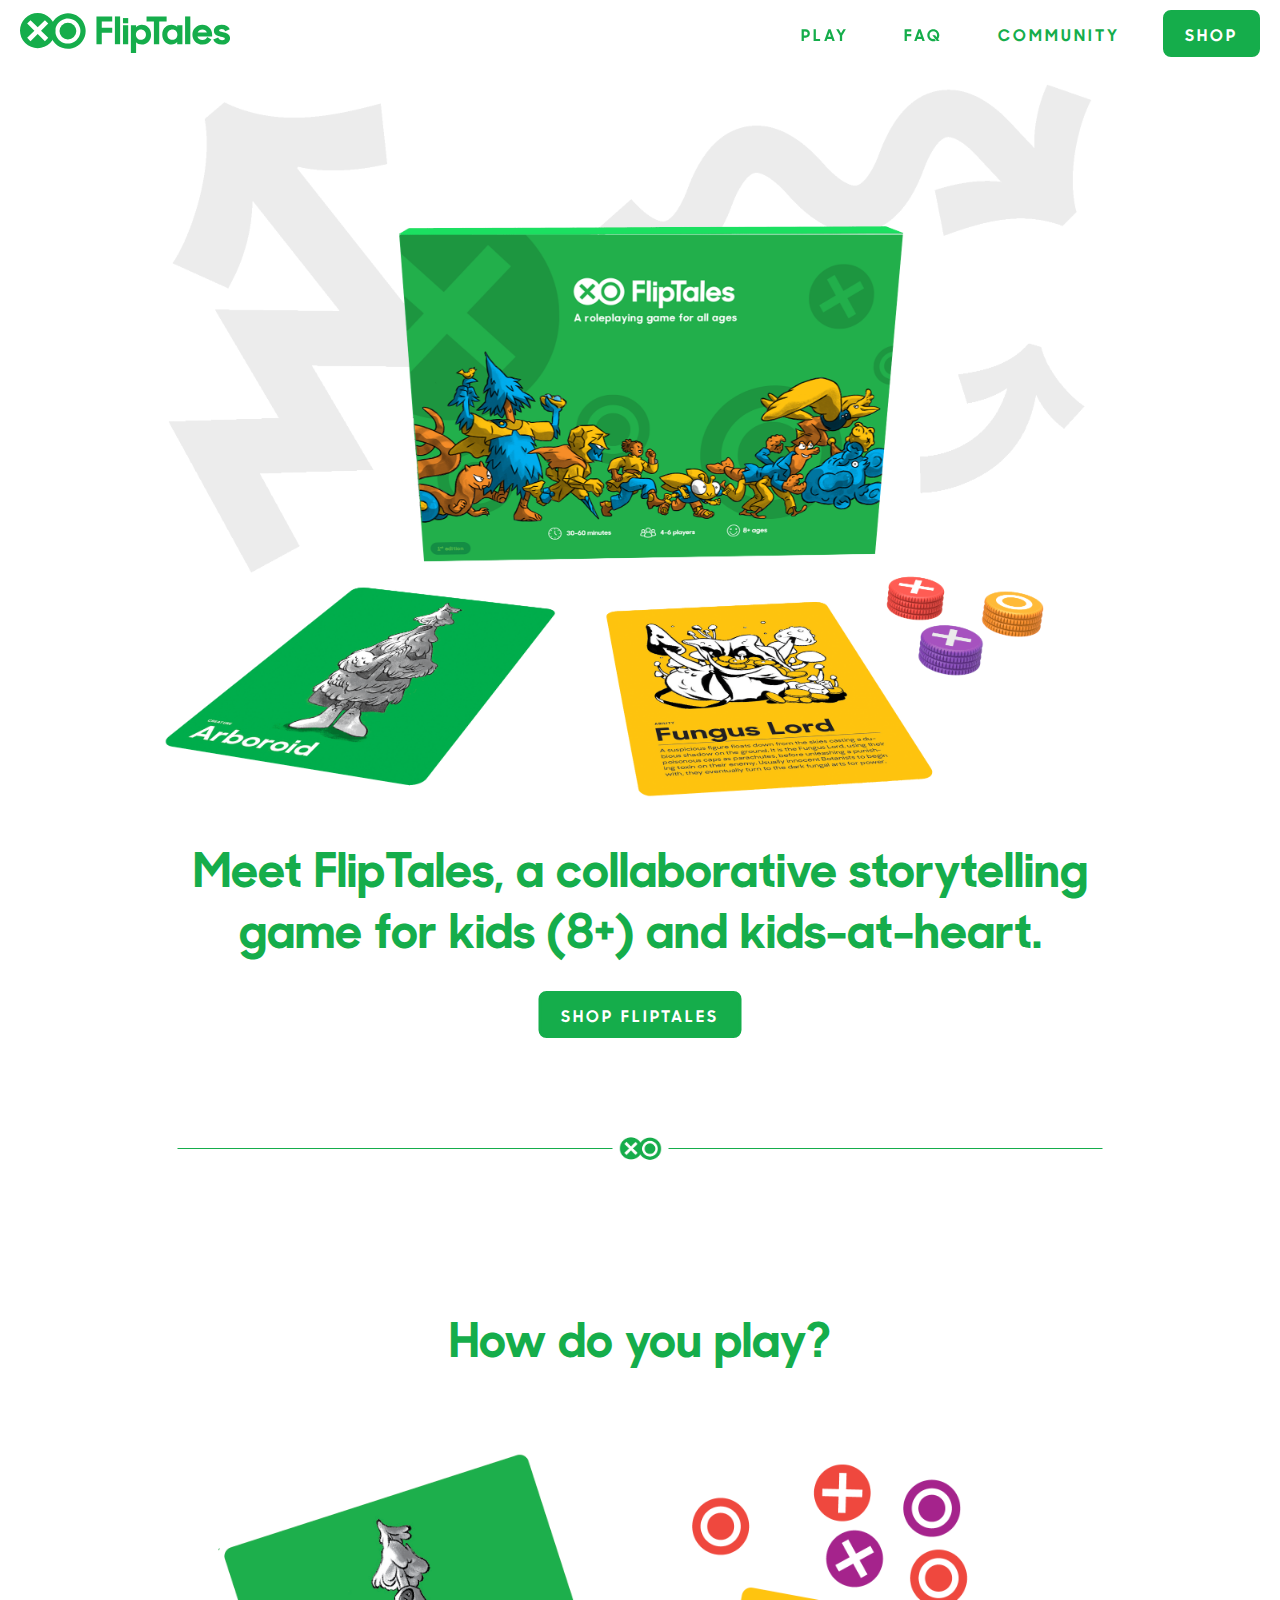
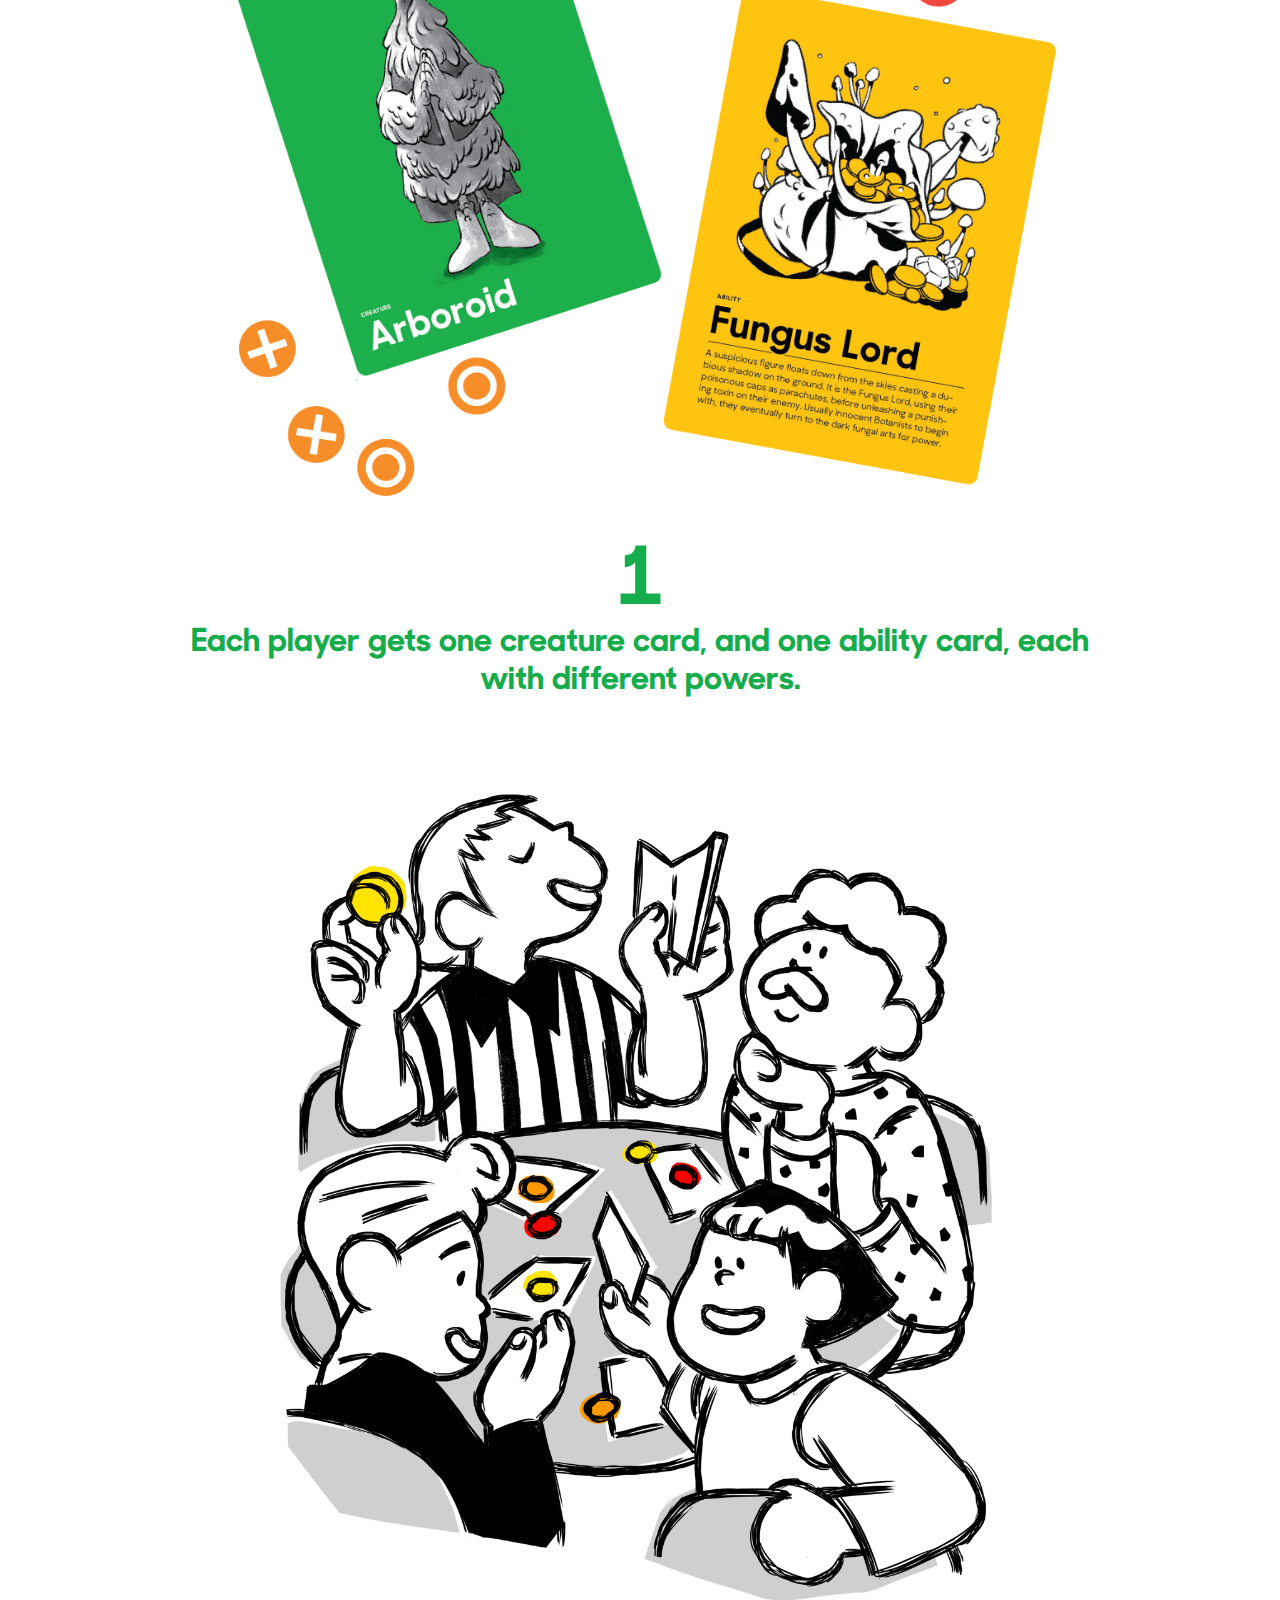
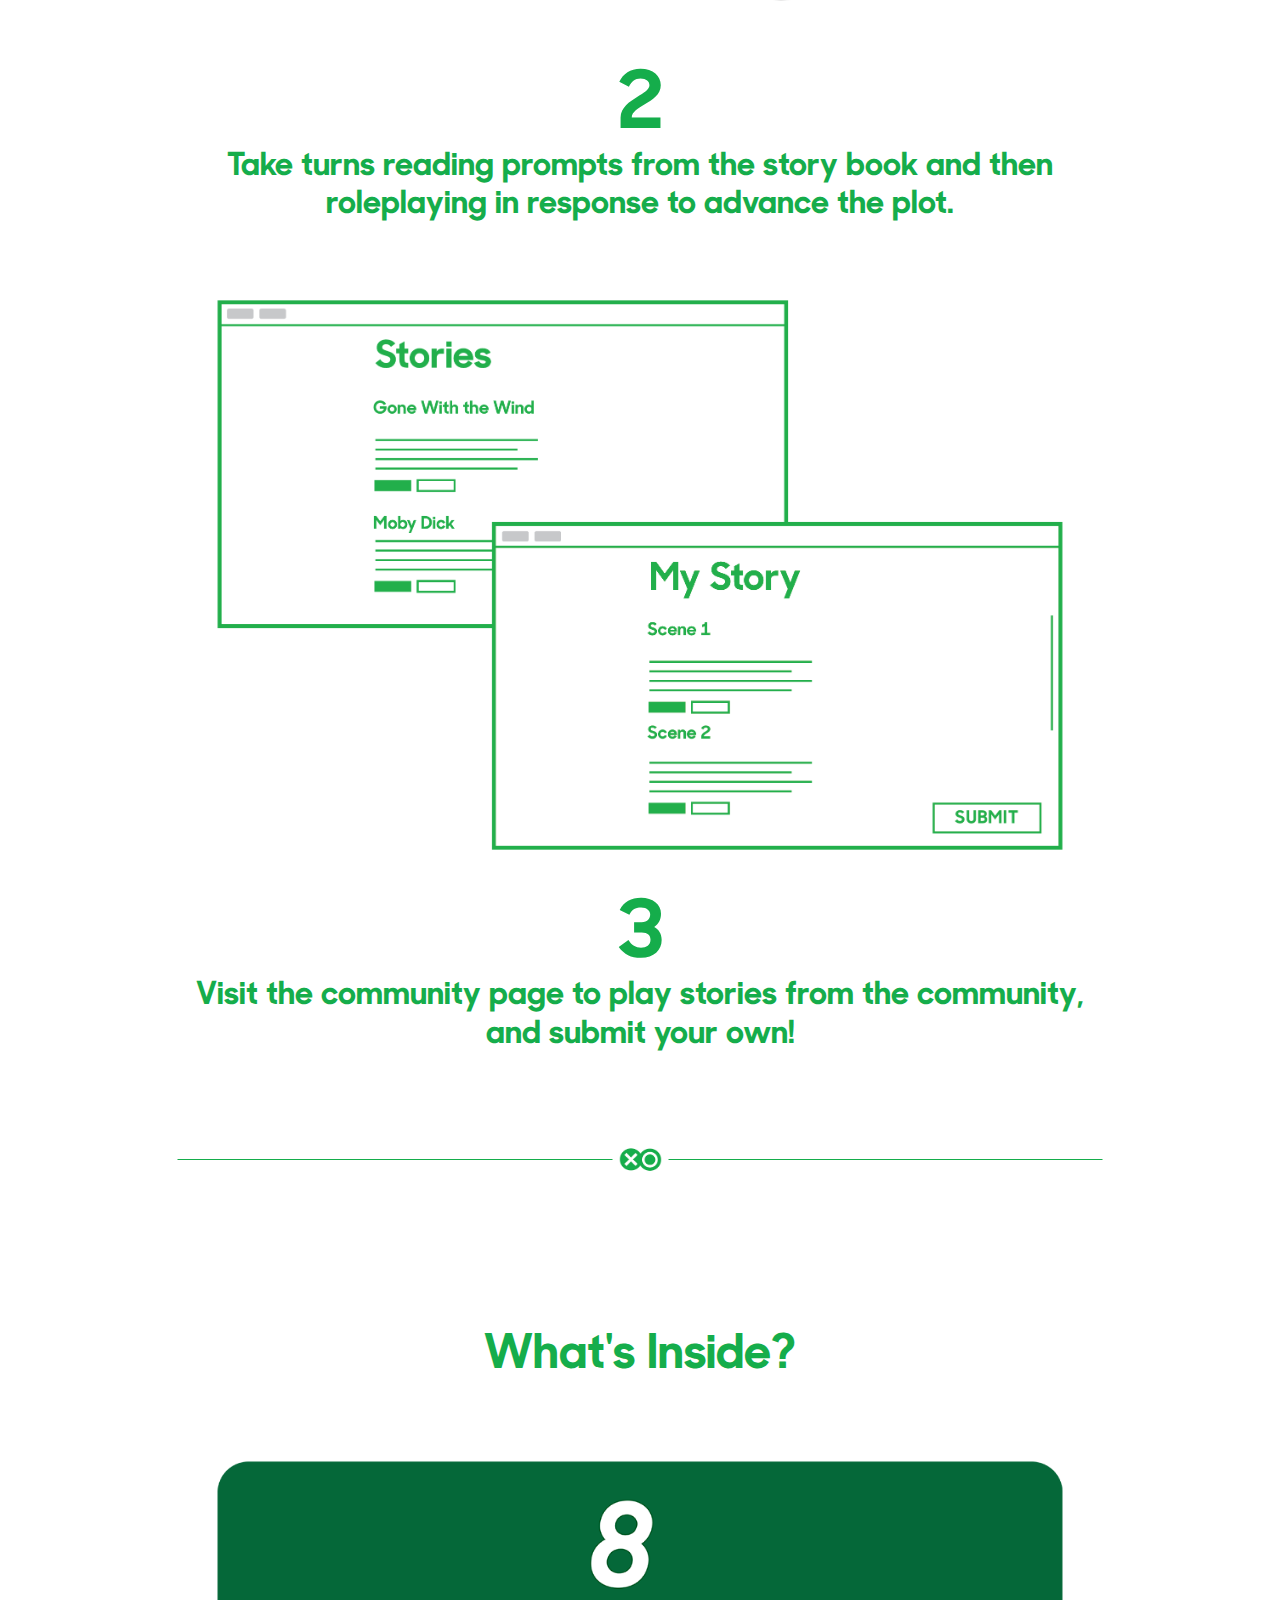
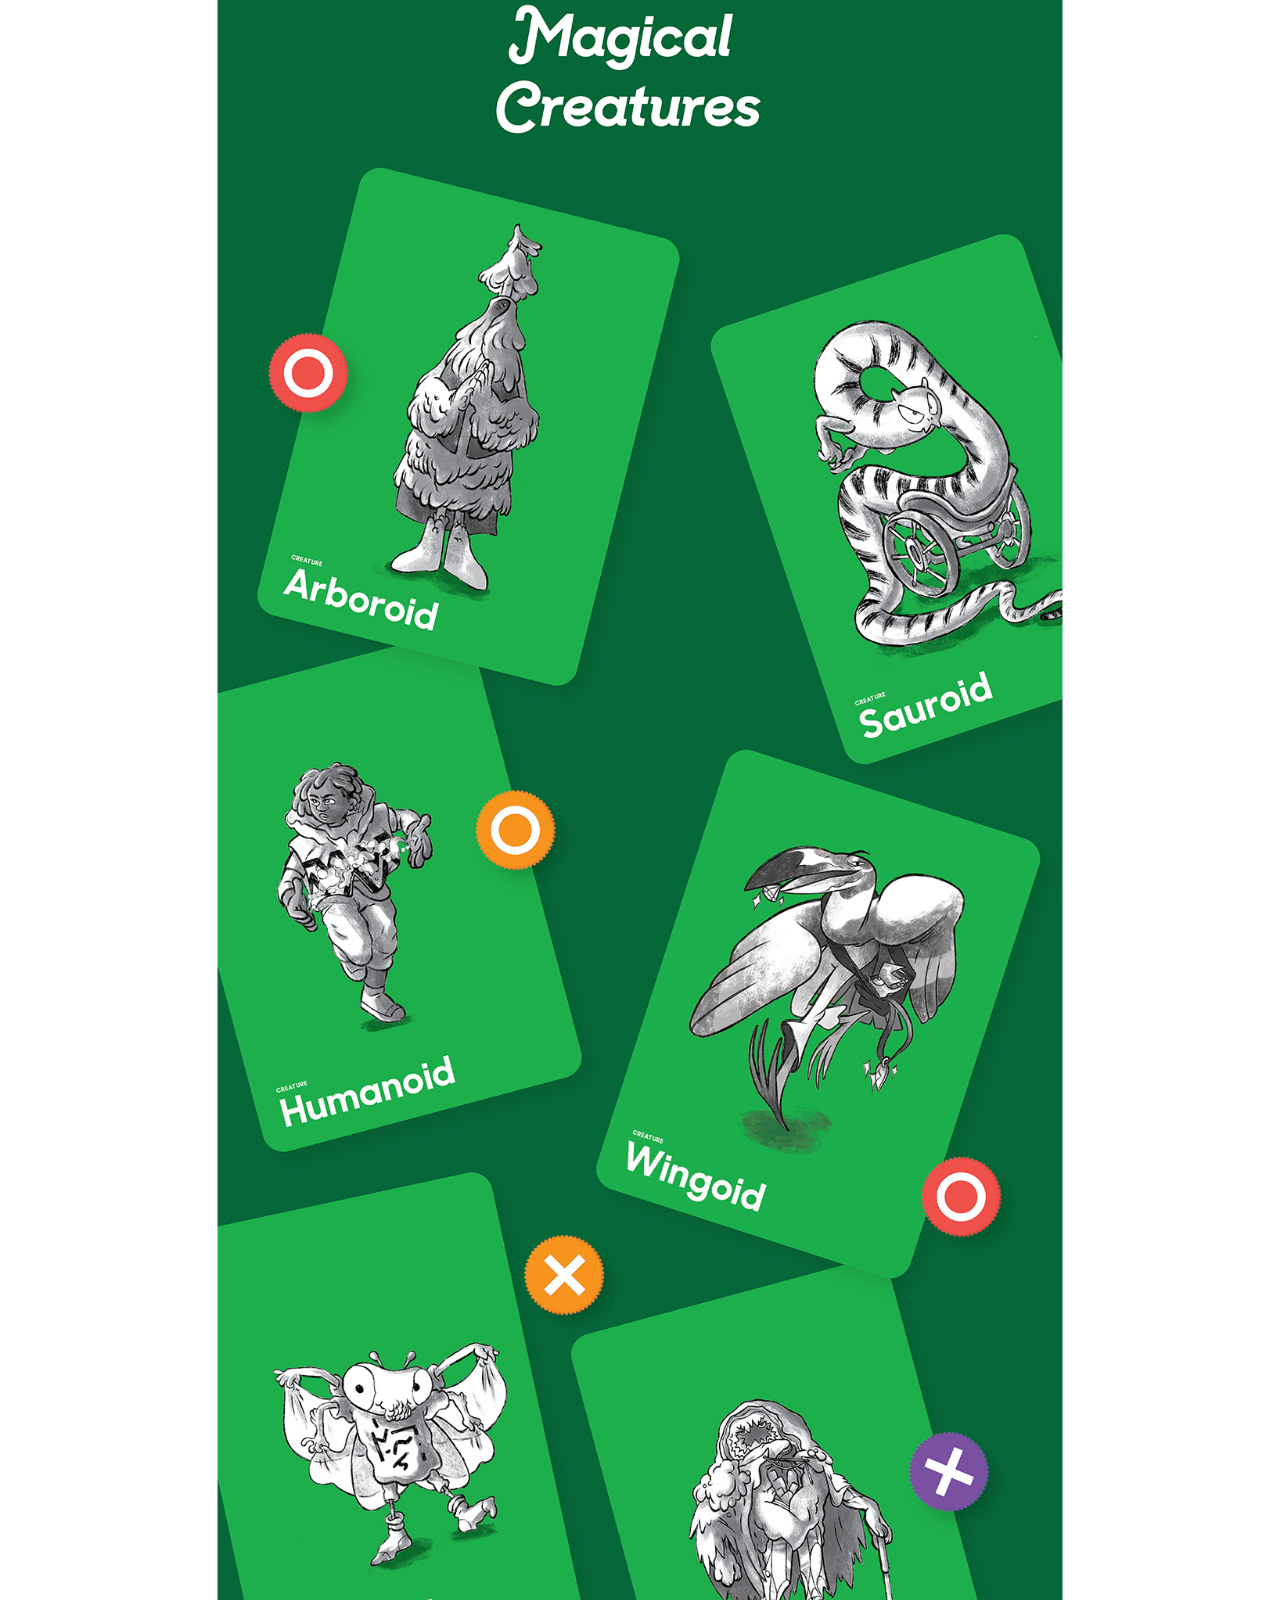
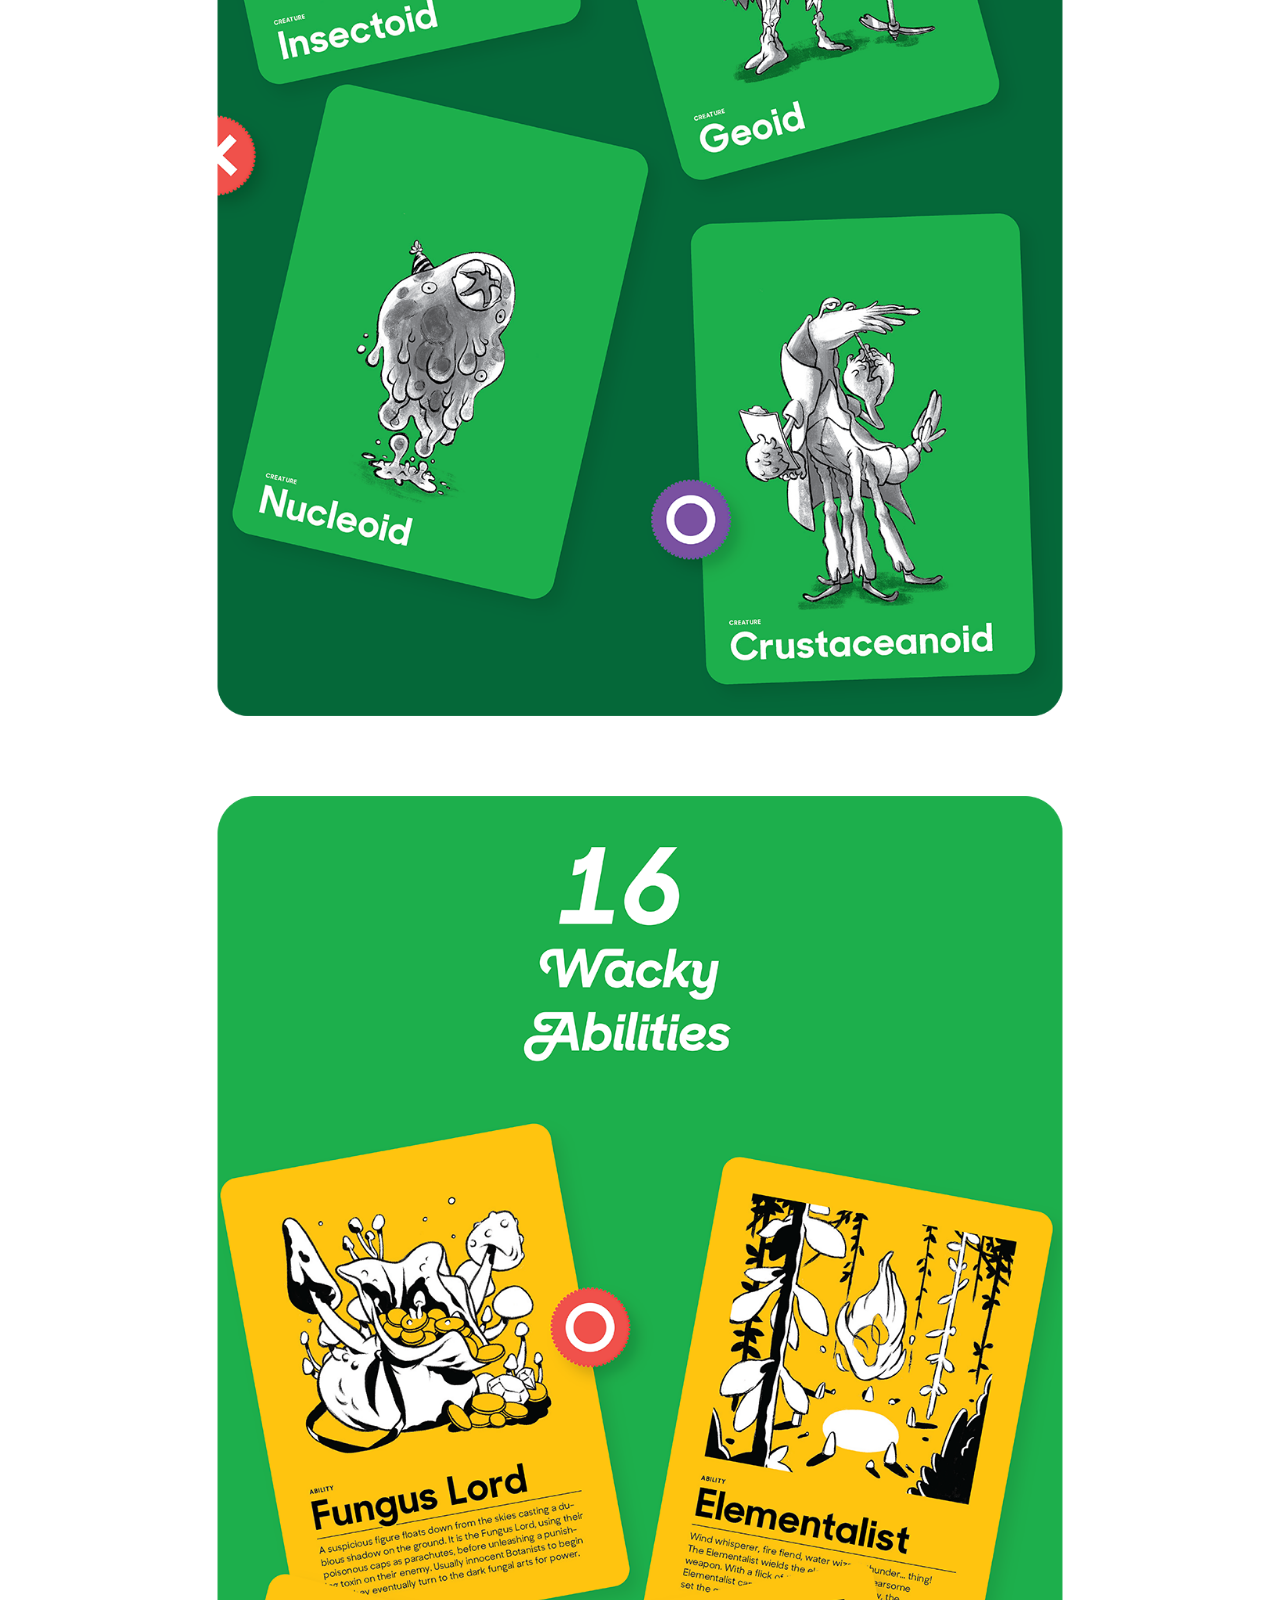
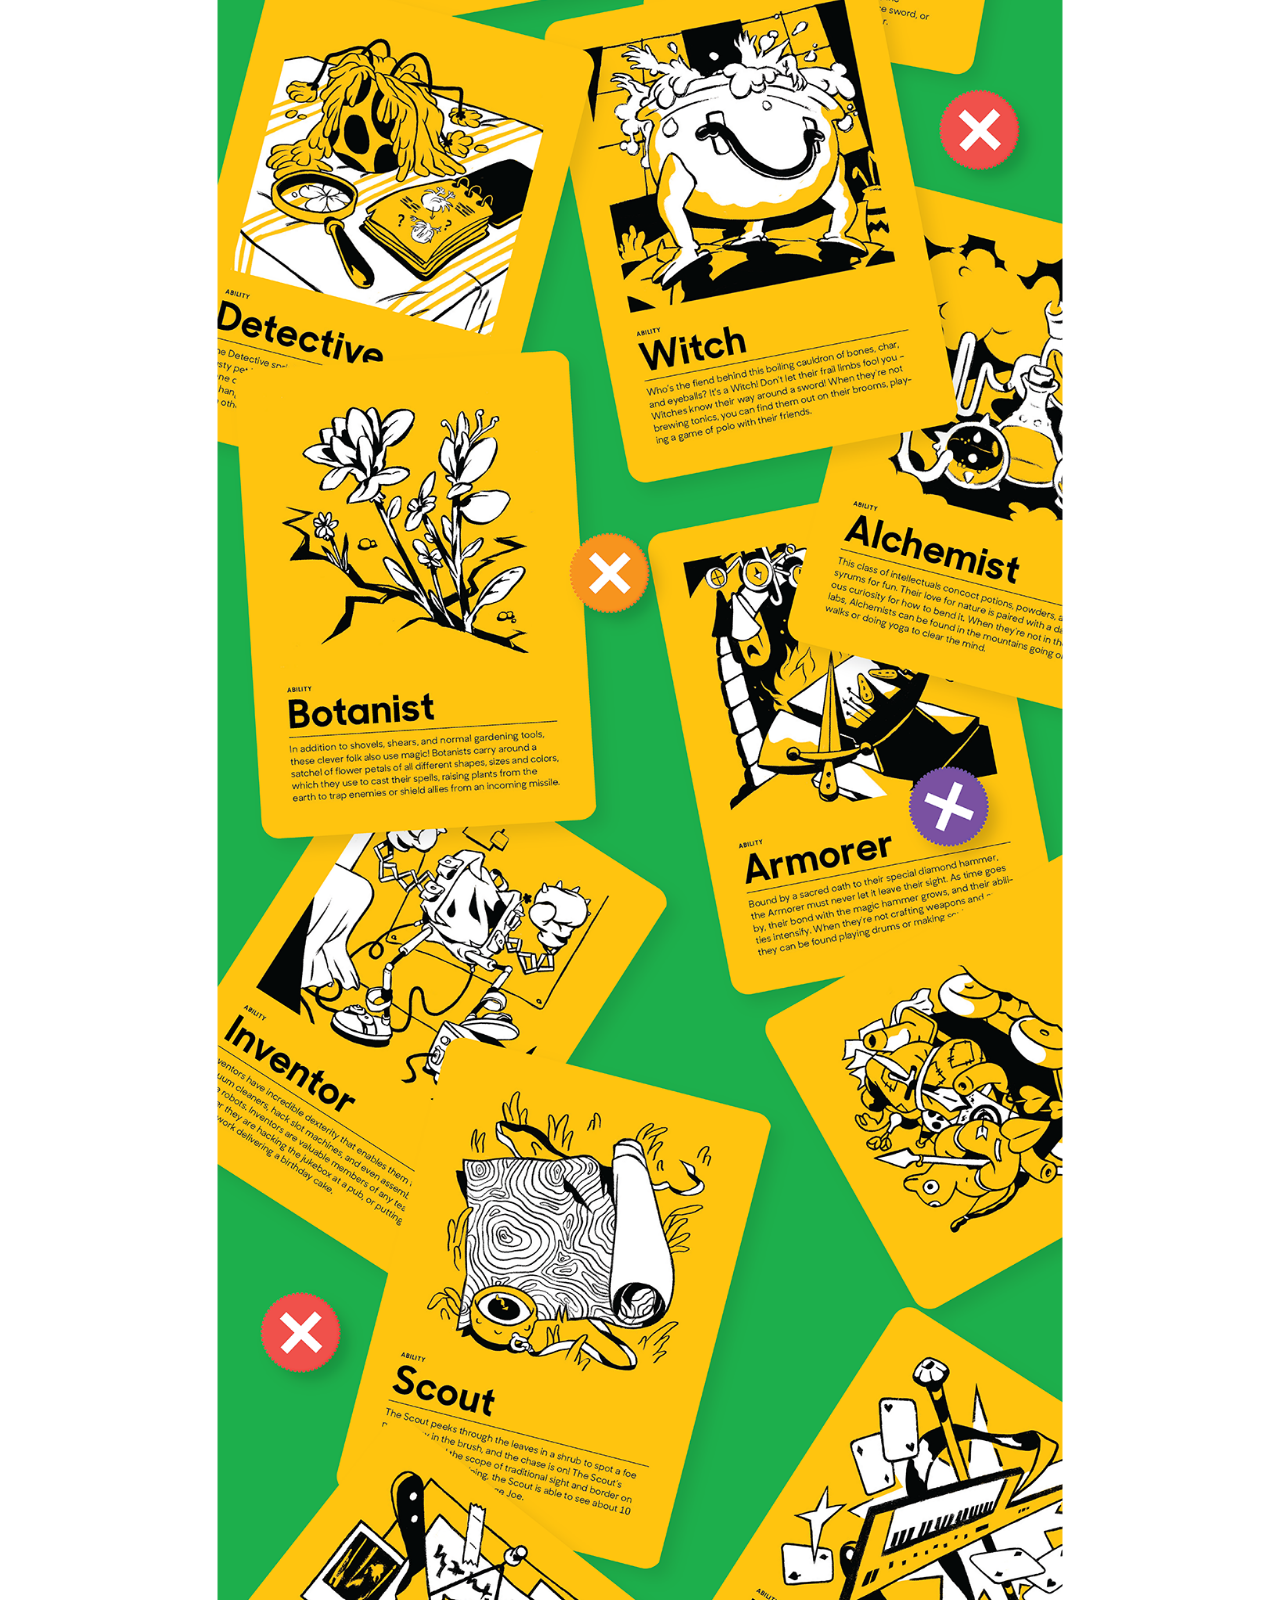
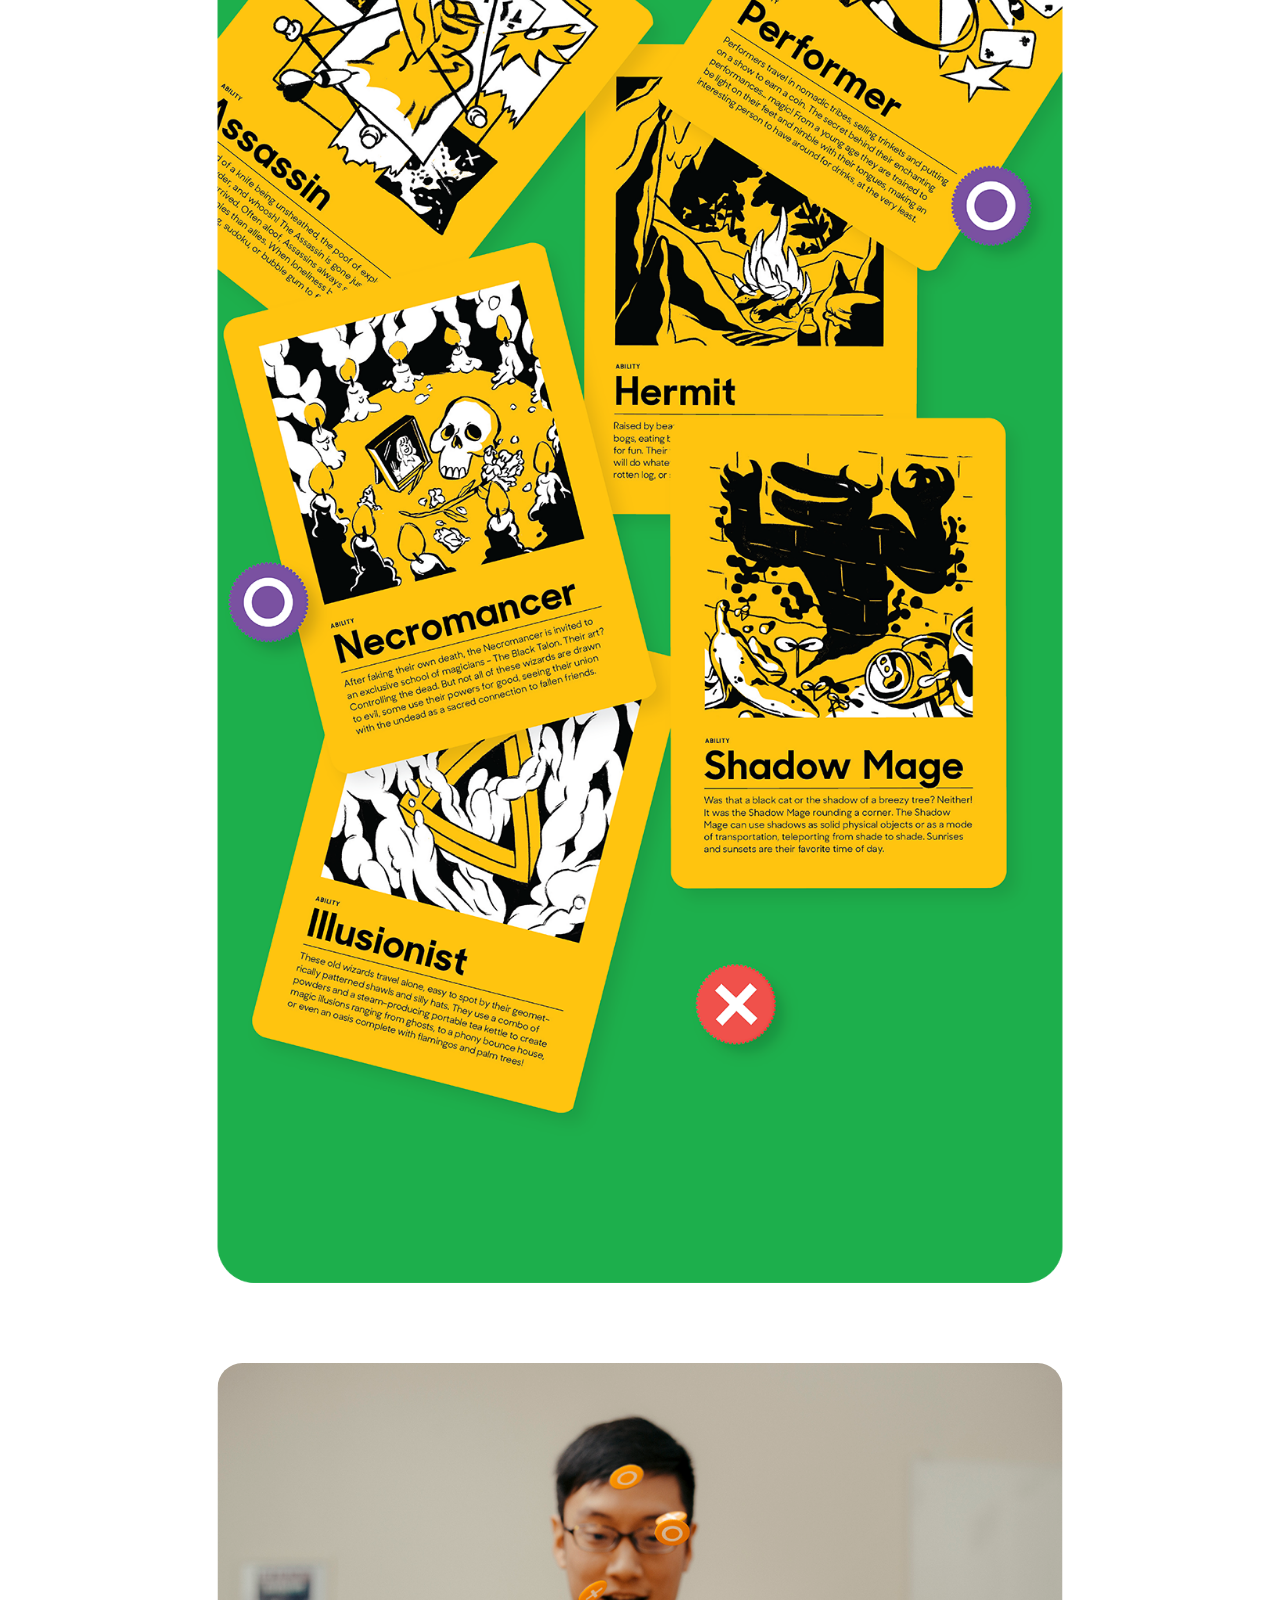
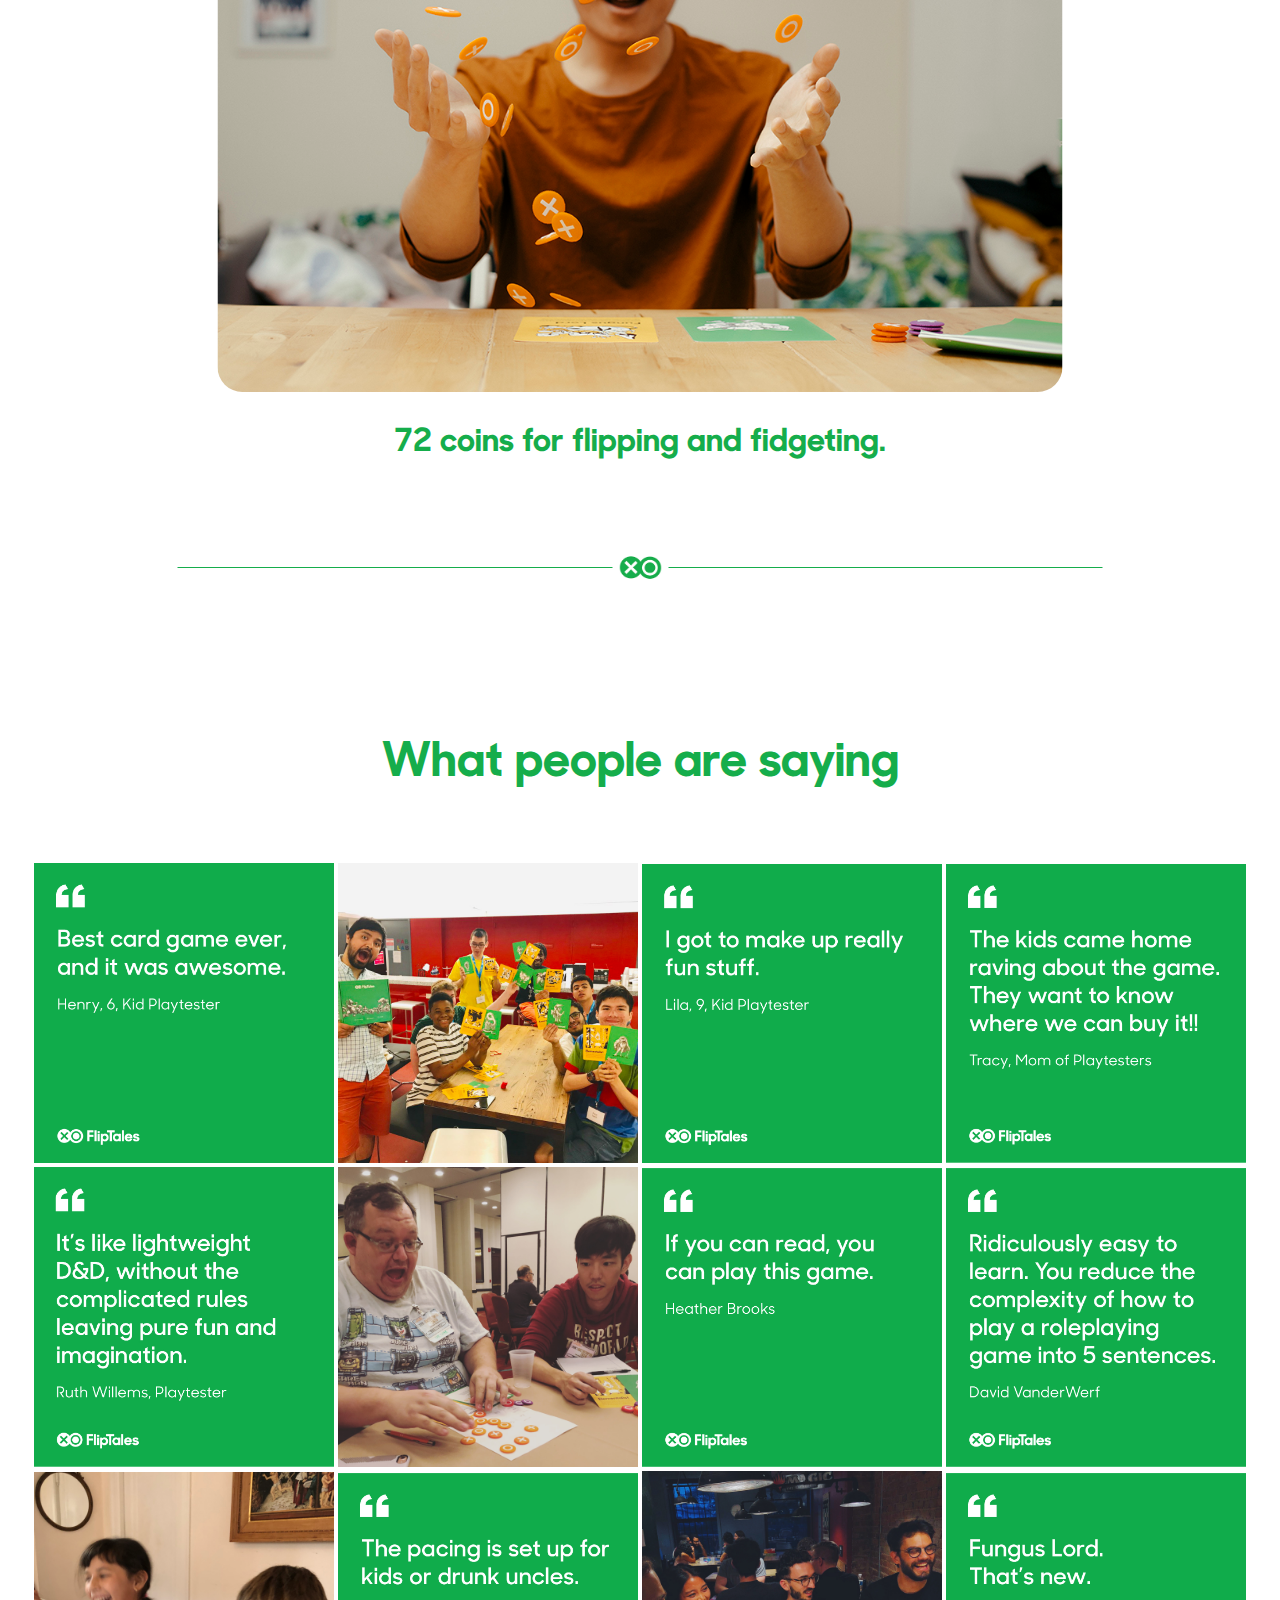
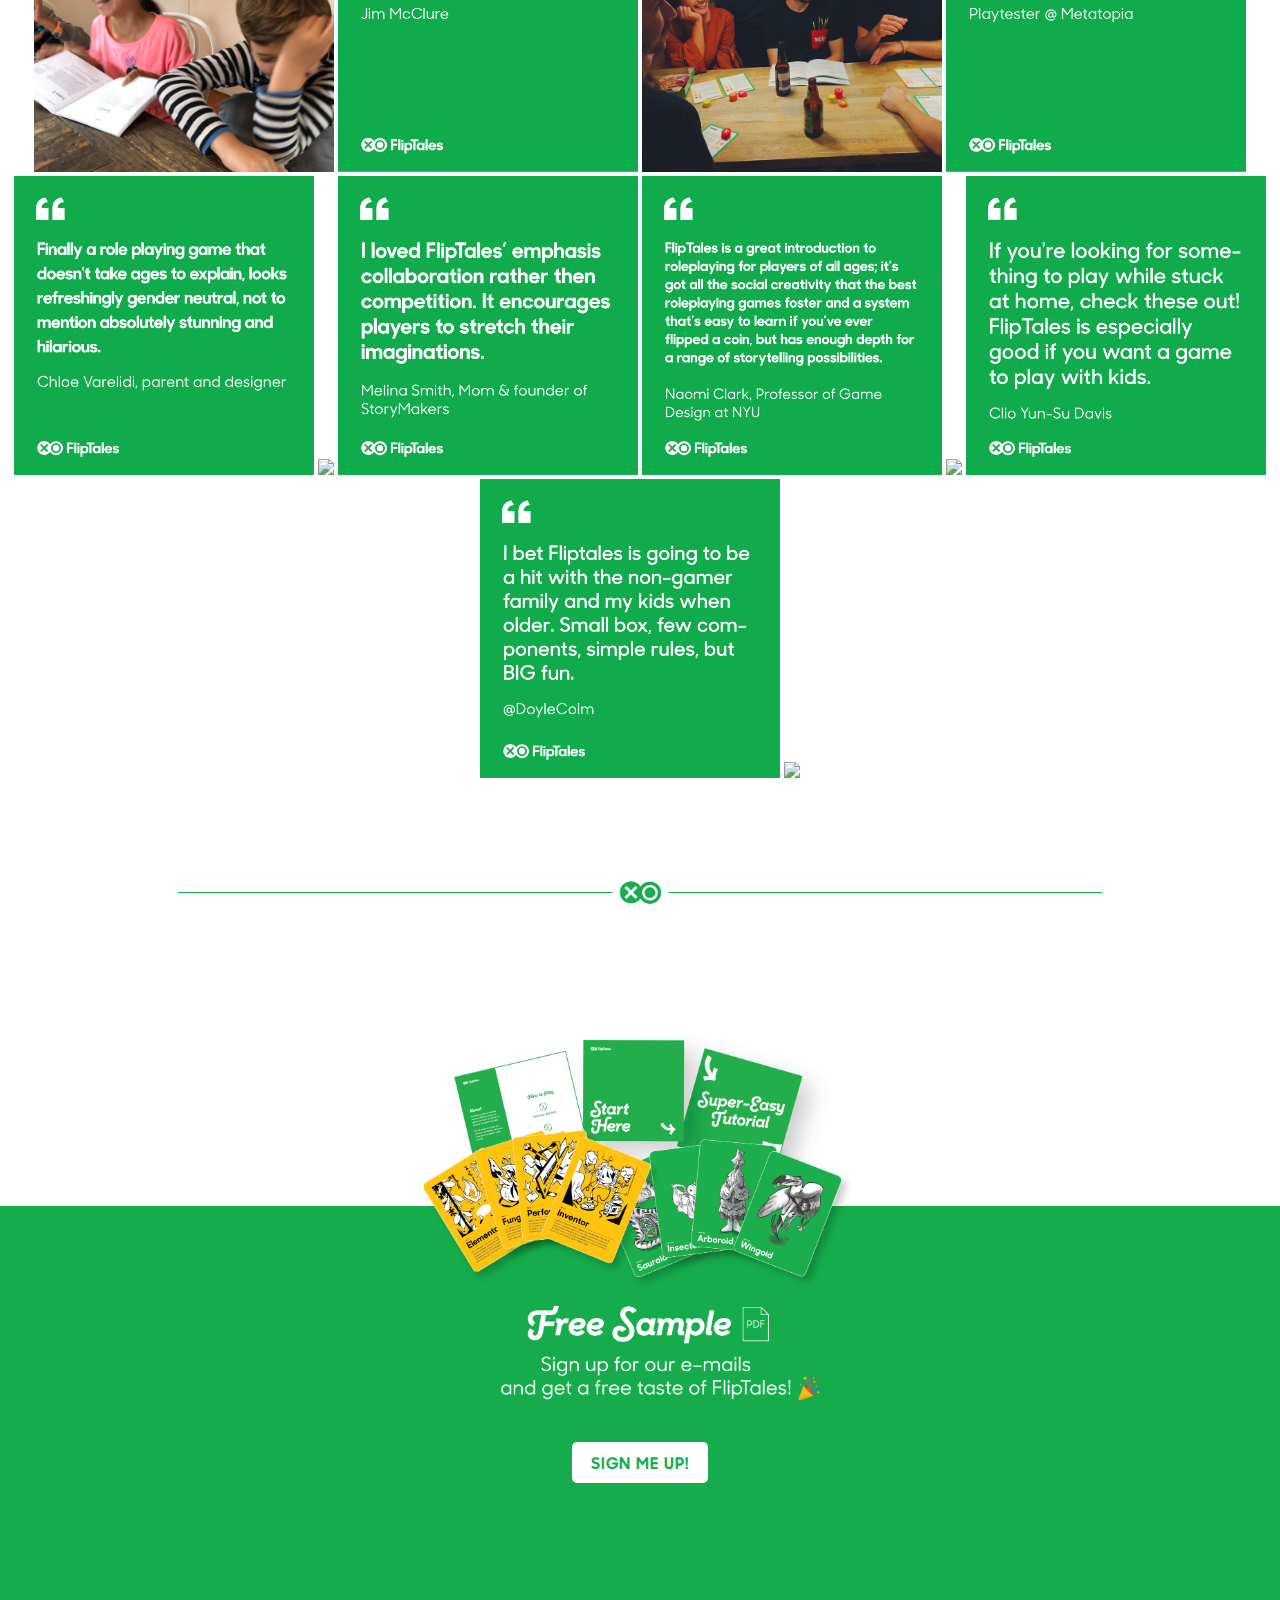
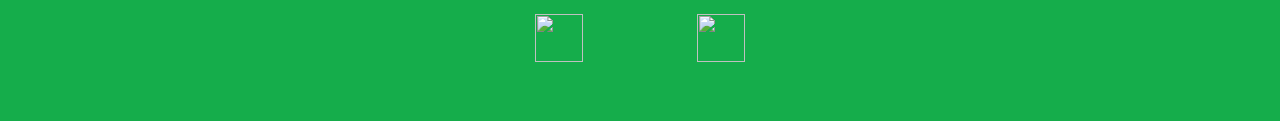
==== commit 92ae0111: "shorter copy" ====
--- a/index.html
+++ b/index.html
@@ -62,7 +62,7 @@
     <img id="hero-image" src="assets/images/box-plus-parts-render.png" alt="rendering of FlipTales box">
   </figure>
   <article>
-    <h1>Meet FlipTales, a collaborative storytelling game for everyone from kids (8+) to drunk uncles.</h1>
+    <h1>Meet FlipTales, a collaborative storytelling game for kids (8+) and kids-at-heart.</h1>
     <form class="button u-text-align-center" action="https://shop.playfliptales.com" method="get">
       <input type="submit" name="shop button" value="SHOP FLIPTALES">
     </form>
--- a/style.css
+++ b/style.css
@@ -1,18 +1,18 @@
 /*Variables*/
 @font-face {
-    font-family: SharpSansBold;
-    src: url(assets/fonts/Sharp-Sans-No1-Bold.otf);
+  font-family: SharpSansBold;
+  src: url(assets/fonts/Sharp-Sans-No1-Bold.otf);
 }
 @font-face {
-    font-family: SharpSansMedium;
-    src: url(assets/fonts/Sharp-Sans-No1-Medium.otf);
-}
-
-:root{
-  --green: #15AD4B;
-  --purple: #7E2D7A;
-  --red: #FC4535;
-  --orange: #FF910A;
+  font-family: SharpSansMedium;
+  src: url(assets/fonts/Sharp-Sans-No1-Medium.otf);
+}
+
+:root {
+  --green: #15ad4b;
+  --purple: #7e2d7a;
+  --red: #fc4535;
+  --orange: #ff910a;
 }
 
 .purple {
@@ -33,14 +33,14 @@
 }
 
 article {
-max-width: 925px;
-position: relative;
-left: 50%;
-transform: translateX(-50%);
+  max-width: 925px;
+  position: relative;
+  left: 50%;
+  transform: translateX(-50%);
 }
 
 body {
-  font-family: SharpSansBold,   sans-serif;
+  font-family: SharpSansBold, sans-serif;
   color: var(--green);
   margin: 0;
 }
@@ -58,7 +58,7 @@
   width: 80%;
 }
 
-#mobile-menu{
+#mobile-menu {
   display: none;
 }
 
@@ -69,7 +69,7 @@
   font-weight: normal;
 }
 
-.jumbo-numbers{
+.jumbo-numbers {
   font-size: 5rem;
   line-height: 6rem;
 }
@@ -112,13 +112,13 @@
   position: fixed;
   width: 100%;
   top: 0;
-  background-color: rgba(255,255,255,.95);
+  background-color: rgba(255, 255, 255, 0.95);
   z-index: 1;
 }
 
 nav img {
   height: 2.5rem;
-  padding-top: .2rem;
+  padding-top: 0.2rem;
   float: left;
 }
 
@@ -163,7 +163,7 @@
 }
 
 form.button-invert input {
-  padding: 0.6rem .6rem;
+  padding: 0.6rem 0.6rem;
   color: var(--green);
   background-color: white;
   text-decoration: none;
@@ -175,7 +175,7 @@
   border-radius: 8px;
   border-width: 3px;
   border-style: solid;
-  border-color: #FFFFFF;
+  border-color: #ffffff;
 }
 
 .u-mar-top {
@@ -189,7 +189,6 @@
 .u-center {
   text-align: center;
 }
-
 
 .icon {
   width: 48px;
@@ -230,7 +229,7 @@
   font-family: SharpSansMedium, sans-serif;
 }
 
-body.hasHover .story-card:hover{
+body.hasHover .story-card:hover {
   background-color: var(--green);
   color: white;
 }
@@ -241,7 +240,7 @@
   text-align: left;
 }
 
-.card-container{
+.card-container {
   padding-bottom: 2rem;
   display: flex;
   justify-content: space-between;
@@ -250,11 +249,11 @@
   flex-direction: row;
   flex-wrap: wrap;
   width: 900px;
-  margin:0px;
+  margin: 0px;
   max-width: 100%;
 }
 
-.playing-card-container{
+.playing-card-container {
   position: relative;
   padding-bottom: 2rem;
   display: flex;
@@ -262,7 +261,7 @@
   flex-direction: row;
   height: 45vw;
   width: 70%;
-  margin:auto;
+  margin: auto;
   max-width: 100%;
   cursor: pointer;
 }
@@ -280,43 +279,53 @@
   font-size: 24px;
 }
 
-#ability{
+#ability {
   right: 0%;
 }
 
-#creature{
+#creature {
   left: 0%;
 }
 
+#p5-canvas {
+  position: fixed;
+  left: 0px;
+  top: 0px;
+  z-index: -1;
+  width: 100vw;
+  height: 100vh;
+}
+
 .u-text-align-center {
   text-align: center;
 }
 
 .separator {
-    display: flex;
-    align-items: center;
-    text-align: center;
-}
-.separator::before, .separator::after {
-    content: '';
-    flex: 1;
-    border-bottom: 1px solid var(--green);
+  display: flex;
+  align-items: center;
+  text-align: center;
+}
+.separator::before,
+.separator::after {
+  content: "";
+  flex: 1;
+  border-bottom: 1px solid var(--green);
 }
 .separator::before {
-    margin-right: .25em;
+  margin-right: 0.25em;
 }
 .separator::after {
-    margin-left: .25em;
-}
-
-.vertical-stack{
+  margin-left: 0.25em;
+}
+
+.vertical-stack {
   position: absolute;
-  bottom:0%;
+  bottom: 0%;
   display: flex;
   flex-direction: column;
   margin-left: 4%;
   margin-right: 4%;
-  margin-bottom:0;
+  margin-bottom: 0;
   align-items: center;
   perspective: 1200px;
 }
@@ -324,20 +333,23 @@
 select {
   font-size: 1.5em;
   text-align: center;
-  margin-top: .5em;
+  margin-top: 0.5em;
   border-radius: 8px;
   padding: 6px;
-  padding-left:12px;
+  padding-left: 12px;
   border: var(--green) 2px solid;
-  font-family: 'SharpSansBold';
-
-  -webkit-appearance: none; -moz-appearance: none; appearance: none; padding-right: 30px;
+  font-family: "SharpSansBold";
+
+  -webkit-appearance: none;
+  -moz-appearance: none;
+  appearance: none;
+  padding-right: 30px;
   background: url('data:image/svg+xml;utf-8,<svg xmlns="http://www.w3.org/2000/svg" width="24" height="24"><path d="M7 10l5 5 5-5z"/><path d="M0 0h24v24H0z" fill="none"/></svg>') 100% 50% no-repeat;
 }
 
 .playing-card {
   box-shadow: 0px 4px 40px rgba(0, 0, 0, 0);
-  width : 30vw;
+  width: 30vw;
   border-radius: 16px;
   transition: transform 500ms, box-shadow 300ms, width 200ms;
   transition-timing-function: ease-in-out;
@@ -361,7 +373,7 @@
   align-items: center;
   list-style-type: none;
   margin-left: 0px;
-  margin-bottom:0px;
+  margin-bottom: 0px;
   padding: 0px;
   cursor: pointer;
   height: 10vw;
@@ -372,14 +384,14 @@
 }
 
 .coin-control-panel {
-    display: flex;
-    justify-content: center;
-    align-items: center;
-    list-style-type: none;
-    margin-left: 0px;
-    margin-top: 0px;
-    padding: 0px;
-    cursor: pointer;
+  display: flex;
+  justify-content: center;
+  align-items: center;
+  list-style-type: none;
+  margin-left: 0px;
+  margin-top: 0px;
+  padding: 0px;
+  cursor: pointer;
 }
 
 .coin-controls {
@@ -419,9 +431,8 @@
   background-color: #ffe2bf;
 }
 
-
 .button-icon {
-  opacity: .6;
+  opacity: 0.6;
   height: 20px;
   padding: 0px 8px;
 }
@@ -433,21 +444,21 @@
   width: 9vw;
 }
 
-ul.coins li img{
+ul.coins li img {
   margin: 3px;
-  width:8vw;
+  width: 8vw;
   transition: width 200ms, box-shadow 300ms;
   box-shadow: 0px 4px 40px rgba(0, 0, 0, 0);
   border-radius: 120px;
 }
 
-body.hasHover ul.coins li img:hover{
+body.hasHover ul.coins li img:hover {
   margin: 1px;
   width: 9vw;
-  box-shadow: 0px 4px 40px rgba(0, 0, 0, .15);
-}
-
-.controls{
+  box-shadow: 0px 4px 40px rgba(0, 0, 0, 0.15);
+}
+
+.controls {
   display: flex;
   flex-direction: row;
   align-items: center;
@@ -456,7 +467,7 @@
   transition: opacity 200ms, height 200ms;
 }
 
-ul.coin-control-panel li.controls img{
+ul.coin-control-panel li.controls img {
   width: 35px;
   margin: 1px;
 }
@@ -466,216 +477,212 @@
 }
 
 /*mobile*/
-@media only screen
-  and (max-width: 970px) {
-    .card-container{
-      padding-bottom: 2rem;
-      display: flex;
-      justify-content: center;
-      padding-left: 4vw;
-      flex-direction: column;
-      flex-wrap: nowrap;
-      width: 900px;
-      margin:0px;
-      max-width: 92%;
-      align-items: center;
-    }
-  }
-
+@media only screen and (max-width: 970px) {
+  .card-container {
+    padding-bottom: 2rem;
+    display: flex;
+    justify-content: center;
+    padding-left: 4vw;
+    flex-direction: column;
+    flex-wrap: nowrap;
+    width: 900px;
+    margin: 0px;
+    max-width: 92%;
+    align-items: center;
+  }
+}
 
 /*mobile*/
-@media only screen
-  and (max-width: 775px)
-  and (-webkit-min-device-pixel-ratio: 1) {
-    html{
-      width: 100%;
-    }
-    body{
-      width: 100%;
-    }
-
-    .controls{
-      opacity: 1;
-      height: 32px;
-      margin-top: 6px;
-      flex-wrap: wrap;
-      justify-content: center;
-    }
-    
-    .coins-container h3 {
-      font-size: 18px;
-    }
-
-    .coin-control-panel {
-      margin-bottom: 30px;
-    }
-
-    #coinsContainer {
-      height: auto;
-    }
-
-    .vertical-stack {
-      position: relative;
-    }
-
-    .story-card {
-      min-width: 0;
-      width: 84vw;
-    }
-    #mobile-menu{
-      display: block;
-      position: fixed;
-      top: 3vh;
-      right: 3vh;
-      width: 4vh;
-      opacity: .4;
-      z-index: 10;
-    }
-    #hero-image {
-      width: 100%;
-    }
-    .card-container{
-      flex-direction: column;
-      padding: 0px;
-      margin: auto;
-    }
-
-    .jumbo h2{
-      font-size: 1.4rem;
-      line-height: normal;
-      text-align: left;
-    }
-    select {
-      font-size: 1.4em;
-      background-color: white;
-      padding:.25em .5em;
-      padding-right: 1.5em;
-    }
-    ul.coins{
-      flex-direction: row;
-      flex-wrap: wrap;
-      max-width: 100%;
-      margin-bottom: 0;
-      height: auto;
-    }
-
-    .coin-controls{
-      flex-direction: row;
-      flex-wrap: wrap;
-      max-width: 100%;
-    }
-
-    ul.coin-controls li img {
-      width: 14vw;
-    }
-
-    ul.coins li {
-      width: 14vw;
-    }
-
-    ul.coins li img {
-      width: 14vw;
-    }
-    .vertical-stack{
-      margin-bottom: 34px;
-    }
-    .u-mar-top {
-      margin-top: 2em;
-      margin-bottom: 0;
-    }
-
-    .playing-card-container{
-      flex-direction: column;
-      justify-content: flex-start;
-      height: auto;
-    }
-
-    #check-out{
-      padding: 4vw;
-    }
-    #creature-selector{
-      margin-bottom: 34px;
-    }
-    #digitalCardsHeader{
-      margin-top: 64px;
-    }
-    #creatureCard {
-      width : 80vw;
-    }
-
-    #abilityCard {
-      width: 80vw;
-    }
-    article {
-      padding: 0% 0%;
-      margin: 0;
-      width: 100%;
-      display: flex;
-      flex-direction: column;
-    }
-    p {
-      font-size: 1.2rem;
-    }
-    form{
-      margin-block-end: 0;
-    }
-    .nav-item {
-      display: none;
-      margin-top: 2vh;
-    }
-    nav form.button-invert input {
-      margin-right: 0;
-    }
-    nav form.button input {
-      margin-right: 0;
-    }
-    section {
-      align-items: center;
-    }
-    footer {
-      position: relative;
-      padding: 0px;
-      margin:0px;
-      width:100%;
-    }
-    button {
-      font-size: 2rem;
-      letter-spacing: 3px;
-      padding-left: 2rem;
-      padding-right: 2rem;
-    }
-    nav img {
-      width:40vw;
-    }
-    nav {
-      position: fixed;
-      top: 0px;
-      left:0px;
-      display: flex;
-      padding: 2vh 0px;
-      flex-direction: column;
-      align-items: center;
-      width:100%;
-      z-index: 1;
-    }
-    img.social {
-      height: 2rem;
-      margin: 0;
-    }
-    footer h1 {
-      margin-bottom: 0;
-      padding-bottom: 4vh;
-    }
-    h1 {
-      font-size: 2rem;
-      line-height: normal;
-      padding: 0 4vw;
-    }
-    h2 {
-      padding: 0 4vw;
-    }
-
-    .squares img {
-      margin-bottom: 2vh;
-    }
-}
+@media only screen and (max-width: 775px) and (-webkit-min-device-pixel-ratio: 1) {
+  html {
+    width: 100%;
+  }
+  body {
+    width: 100%;
+  }
+
+  .controls {
+    opacity: 1;
+    height: 32px;
+    margin-top: 6px;
+    flex-wrap: wrap;
+    justify-content: center;
+  }
+
+  .coins-container h3 {
+    font-size: 18px;
+  }
+
+  .coin-control-panel {
+    margin-bottom: 30px;
+  }
+
+  #coinsContainer {
+    height: auto;
+  }
+
+  .vertical-stack {
+    position: relative;
+  }
+
+  .story-card {
+    min-width: 0;
+    width: 84vw;
+  }
+  #mobile-menu {
+    display: block;
+    position: fixed;
+    top: 3vh;
+    right: 3vh;
+    width: 4vh;
+    opacity: 0.4;
+    z-index: 10;
+  }
+  #hero-image {
+    width: 100%;
+  }
+  .card-container {
+    flex-direction: column;
+    padding: 0px;
+    margin: auto;
+  }
+
+  .jumbo h2 {
+    font-size: 1.4rem;
+    line-height: normal;
+    text-align: left;
+  }
+  select {
+    font-size: 1.4em;
+    background-color: white;
+    padding: 0.25em 0.5em;
+    padding-right: 1.5em;
+  }
+  ul.coins {
+    flex-direction: row;
+    flex-wrap: wrap;
+    max-width: 100%;
+    margin-bottom: 0;
+    height: auto;
+  }
+
+  .coin-controls {
+    flex-direction: row;
+    flex-wrap: wrap;
+    max-width: 100%;
+  }
+
+  ul.coin-controls li img {
+    width: 14vw;
+  }
+
+  ul.coins li {
+    width: 14vw;
+  }
+
+  ul.coins li img {
+    width: 14vw;
+  }
+  .vertical-stack {
+    margin-bottom: 34px;
+  }
+  .u-mar-top {
+    margin-top: 2em;
+    margin-bottom: 0;
+  }
+
+  .playing-card-container {
+    flex-direction: column;
+    justify-content: flex-start;
+    height: auto;
+  }
+
+  #check-out {
+    padding: 4vw;
+  }
+  #creature-selector {
+    margin-bottom: 34px;
+  }
+  #digitalCardsHeader {
+    margin-top: 64px;
+  }
+  #creatureCard {
+    width: 80vw;
+  }
+
+  #abilityCard {
+    width: 80vw;
+  }
+  article {
+    padding: 0% 0%;
+    margin: 0;
+    width: 100%;
+    display: flex;
+    flex-direction: column;
+  }
+  p {
+    font-size: 1.2rem;
+  }
+  form {
+    margin-block-end: 0;
+  }
+  .nav-item {
+    display: none;
+    margin-top: 2vh;
+  }
+  nav form.button-invert input {
+    margin-right: 0;
+  }
+  nav form.button input {
+    margin-right: 0;
+  }
+  section {
+    align-items: center;
+  }
+  footer {
+    position: relative;
+    padding: 0px;
+    margin: 0px;
+    width: 100%;
+  }
+  button {
+    font-size: 2rem;
+    letter-spacing: 3px;
+    padding-left: 2rem;
+    padding-right: 2rem;
+  }
+  nav img {
+    width: 40vw;
+  }
+  nav {
+    position: fixed;
+    top: 0px;
+    left: 0px;
+    display: flex;
+    padding: 2vh 0px;
+    flex-direction: column;
+    align-items: center;
+    width: 100%;
+    z-index: 1;
+  }
+  img.social {
+    height: 2rem;
+    margin: 0;
+  }
+  footer h1 {
+    margin-bottom: 0;
+    padding-bottom: 4vh;
+  }
+  h1 {
+    font-size: 2rem;
+    line-height: normal;
+    padding: 0 4vw;
+  }
+  h2 {
+    padding: 0 4vw;
+  }
+
+  .squares img {
+    margin-bottom: 2vh;
+  }
+}
